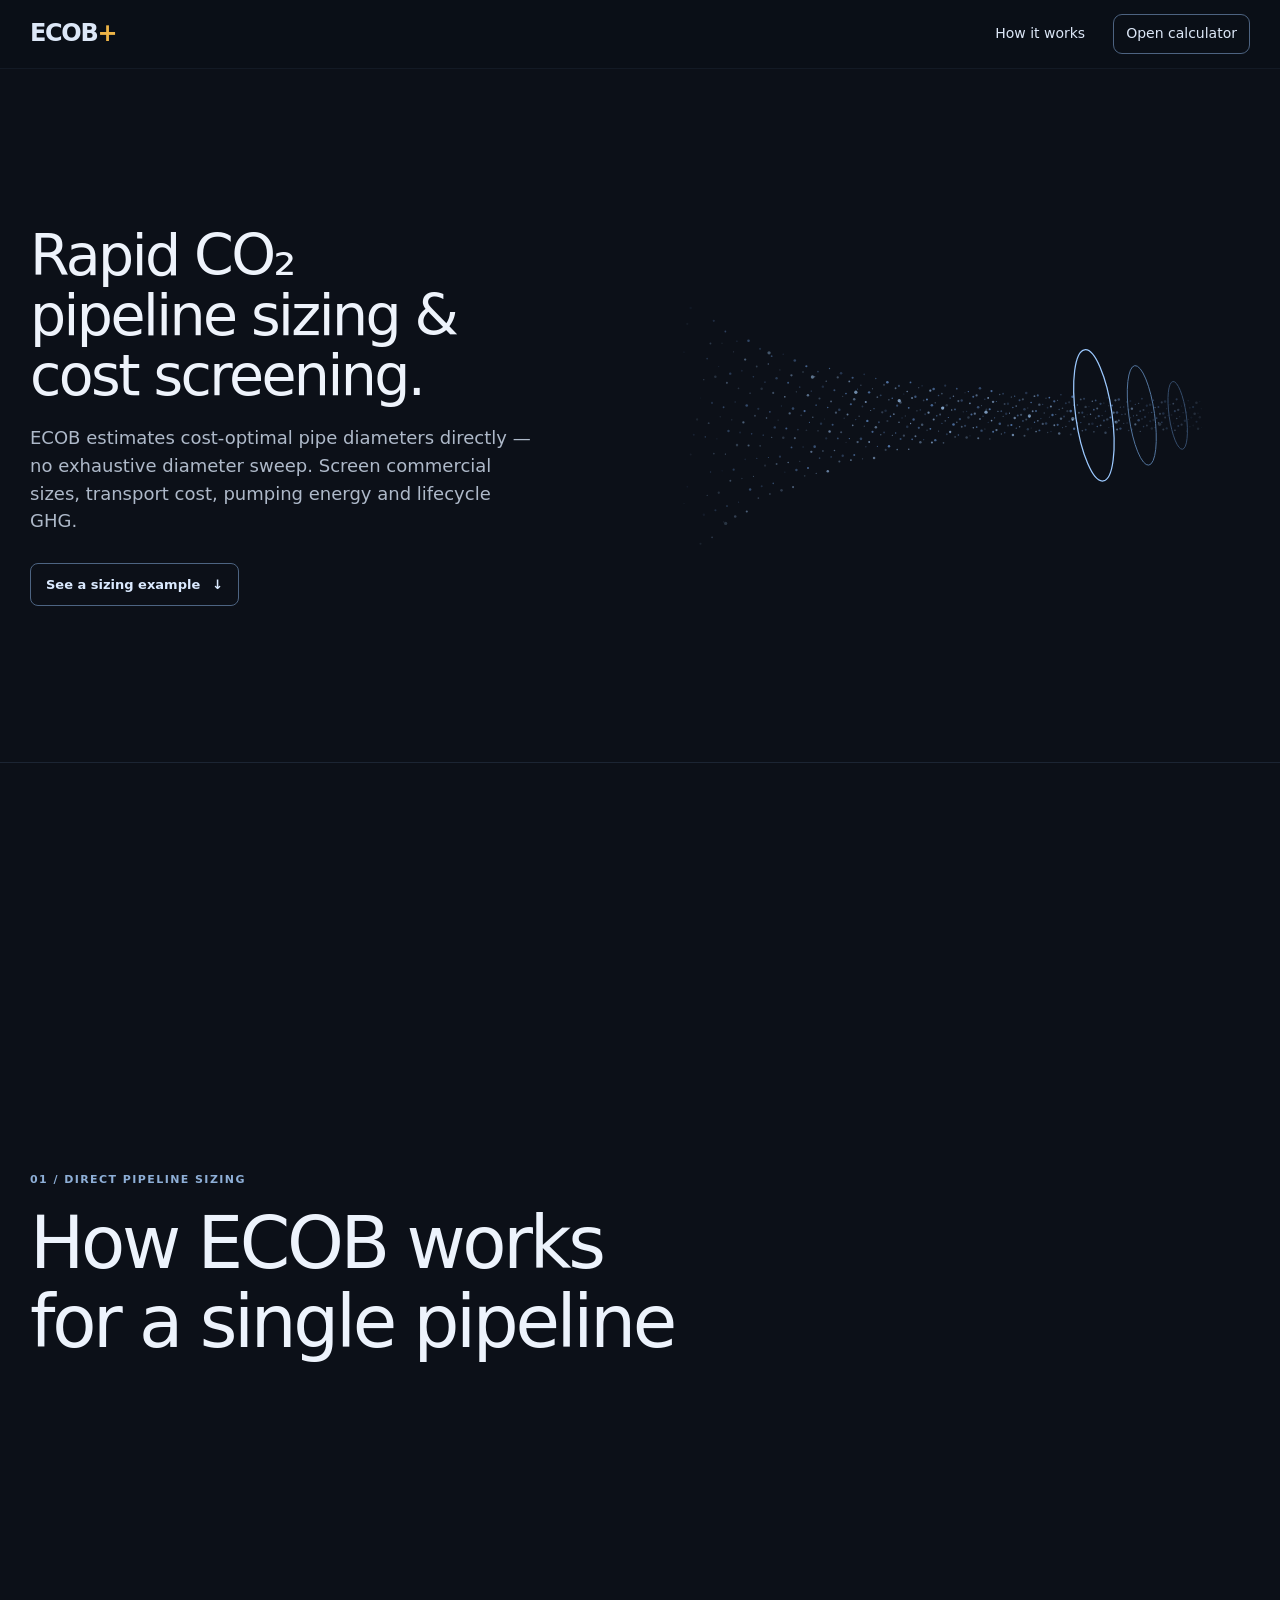
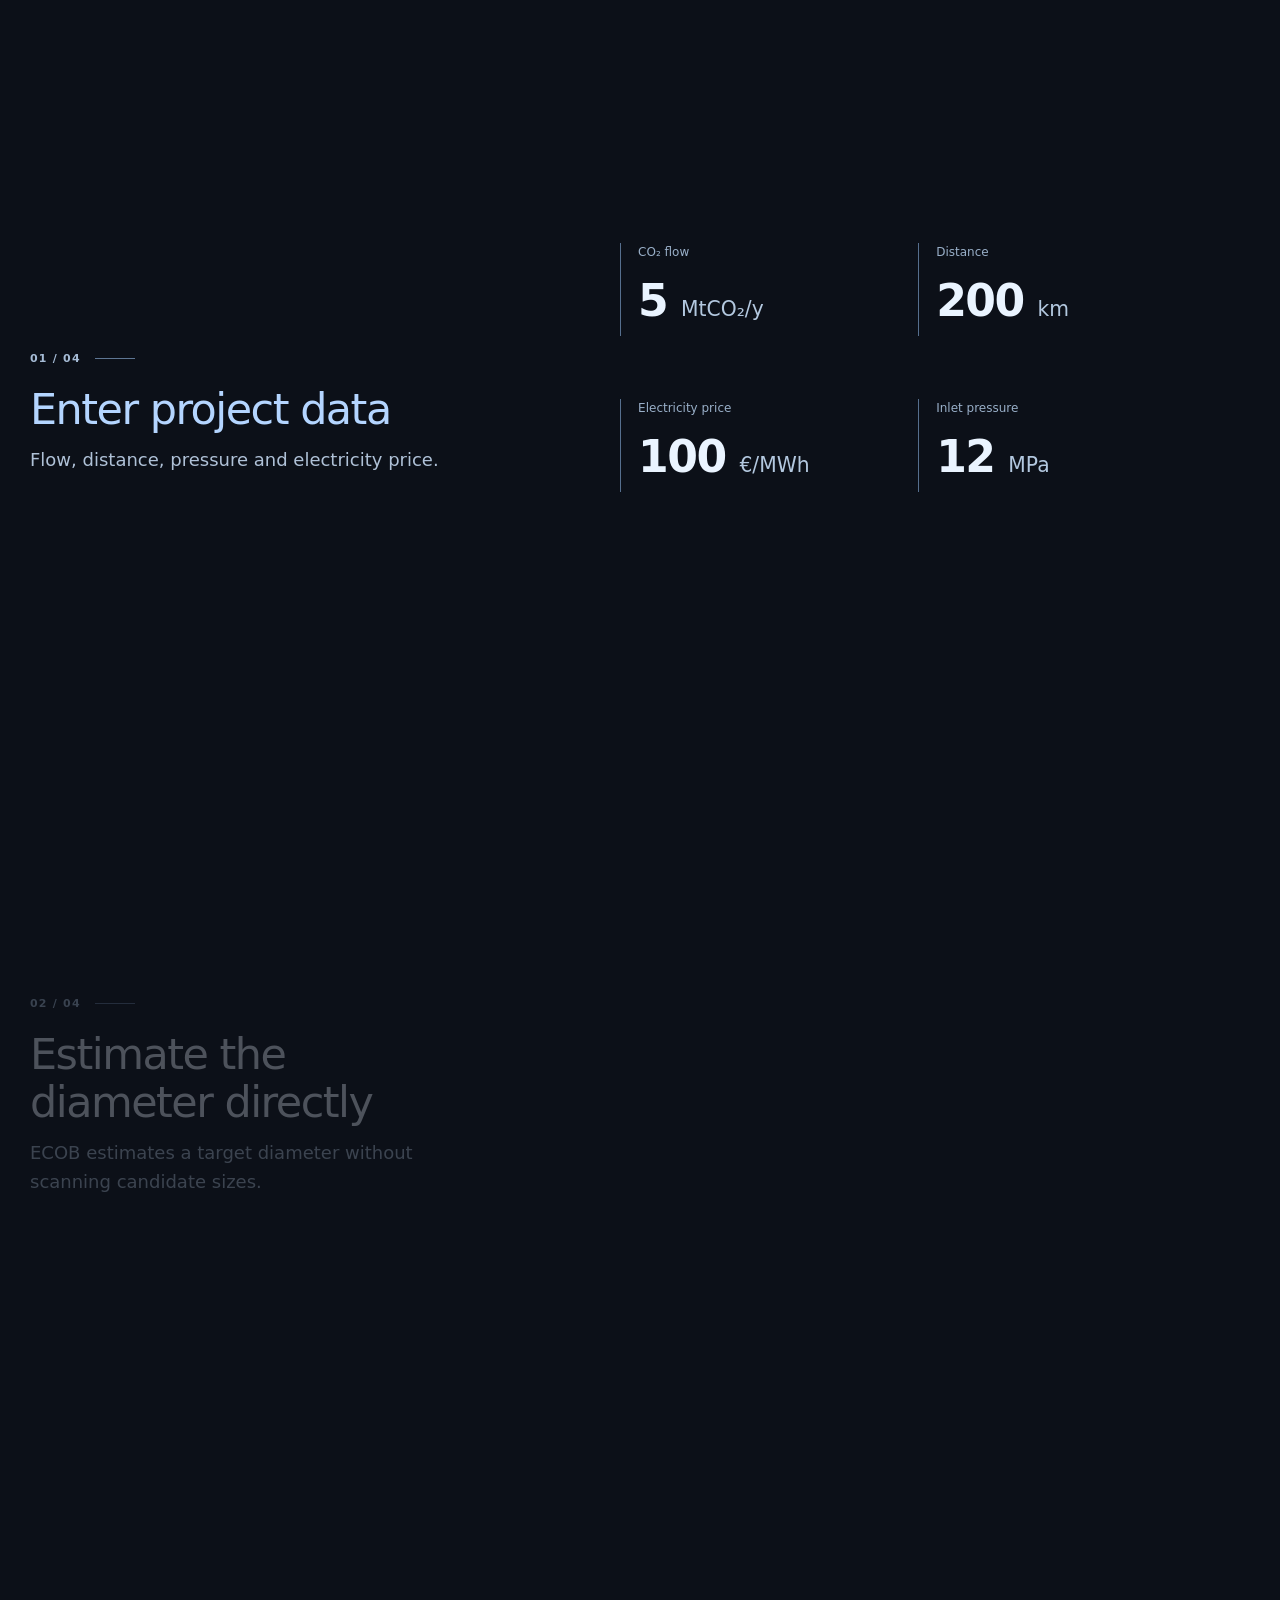
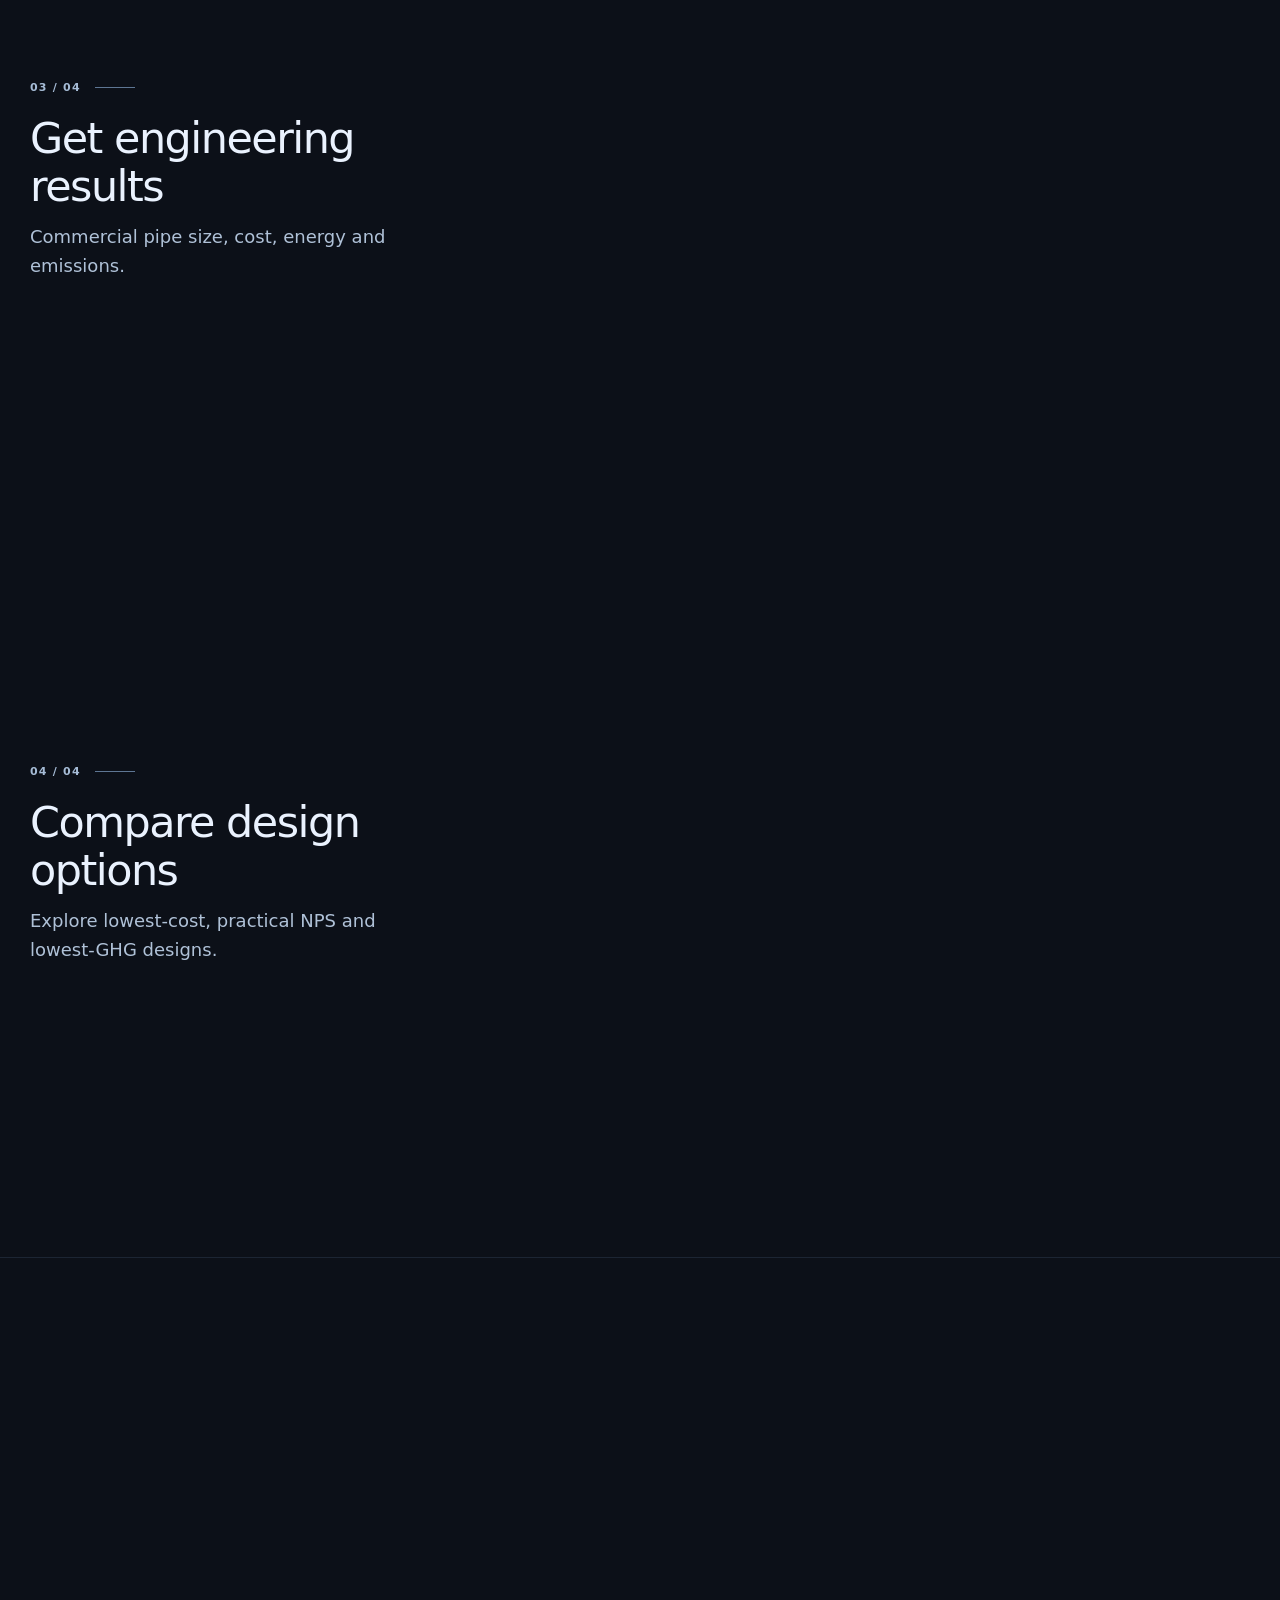
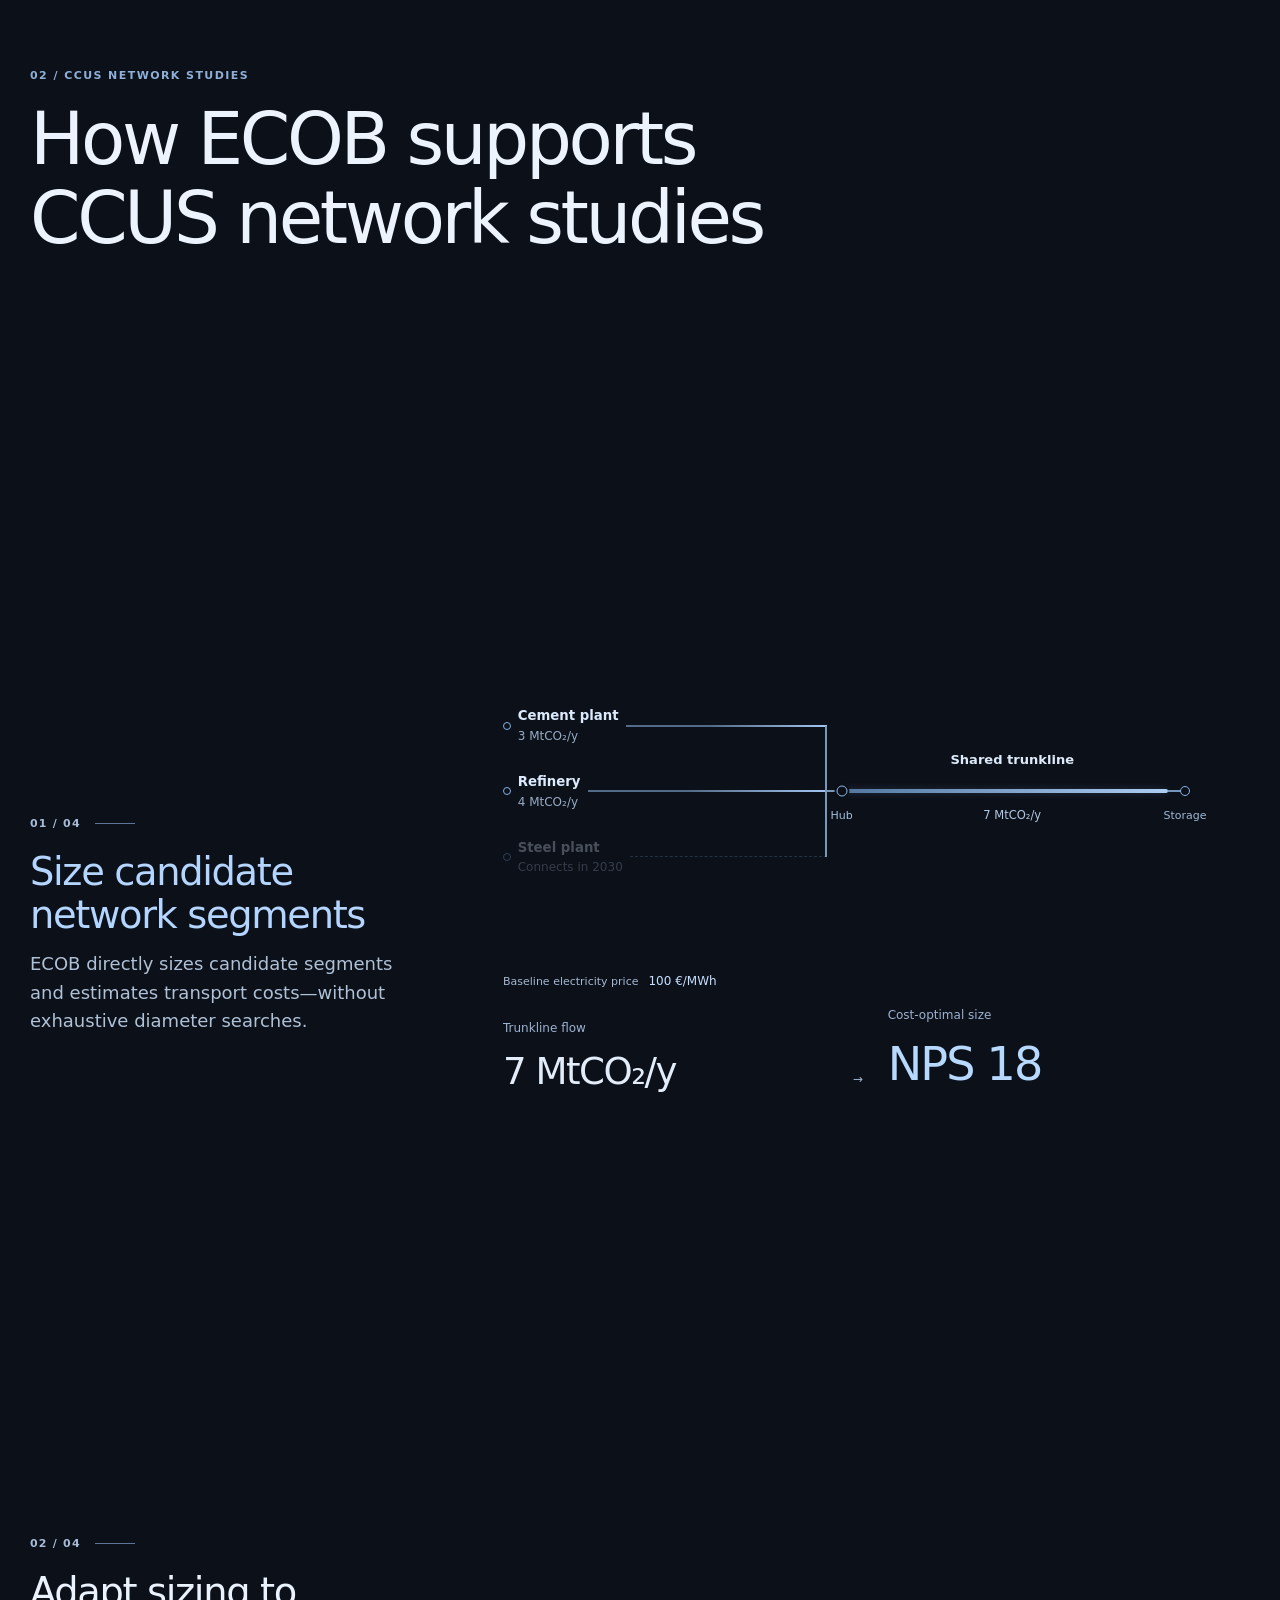
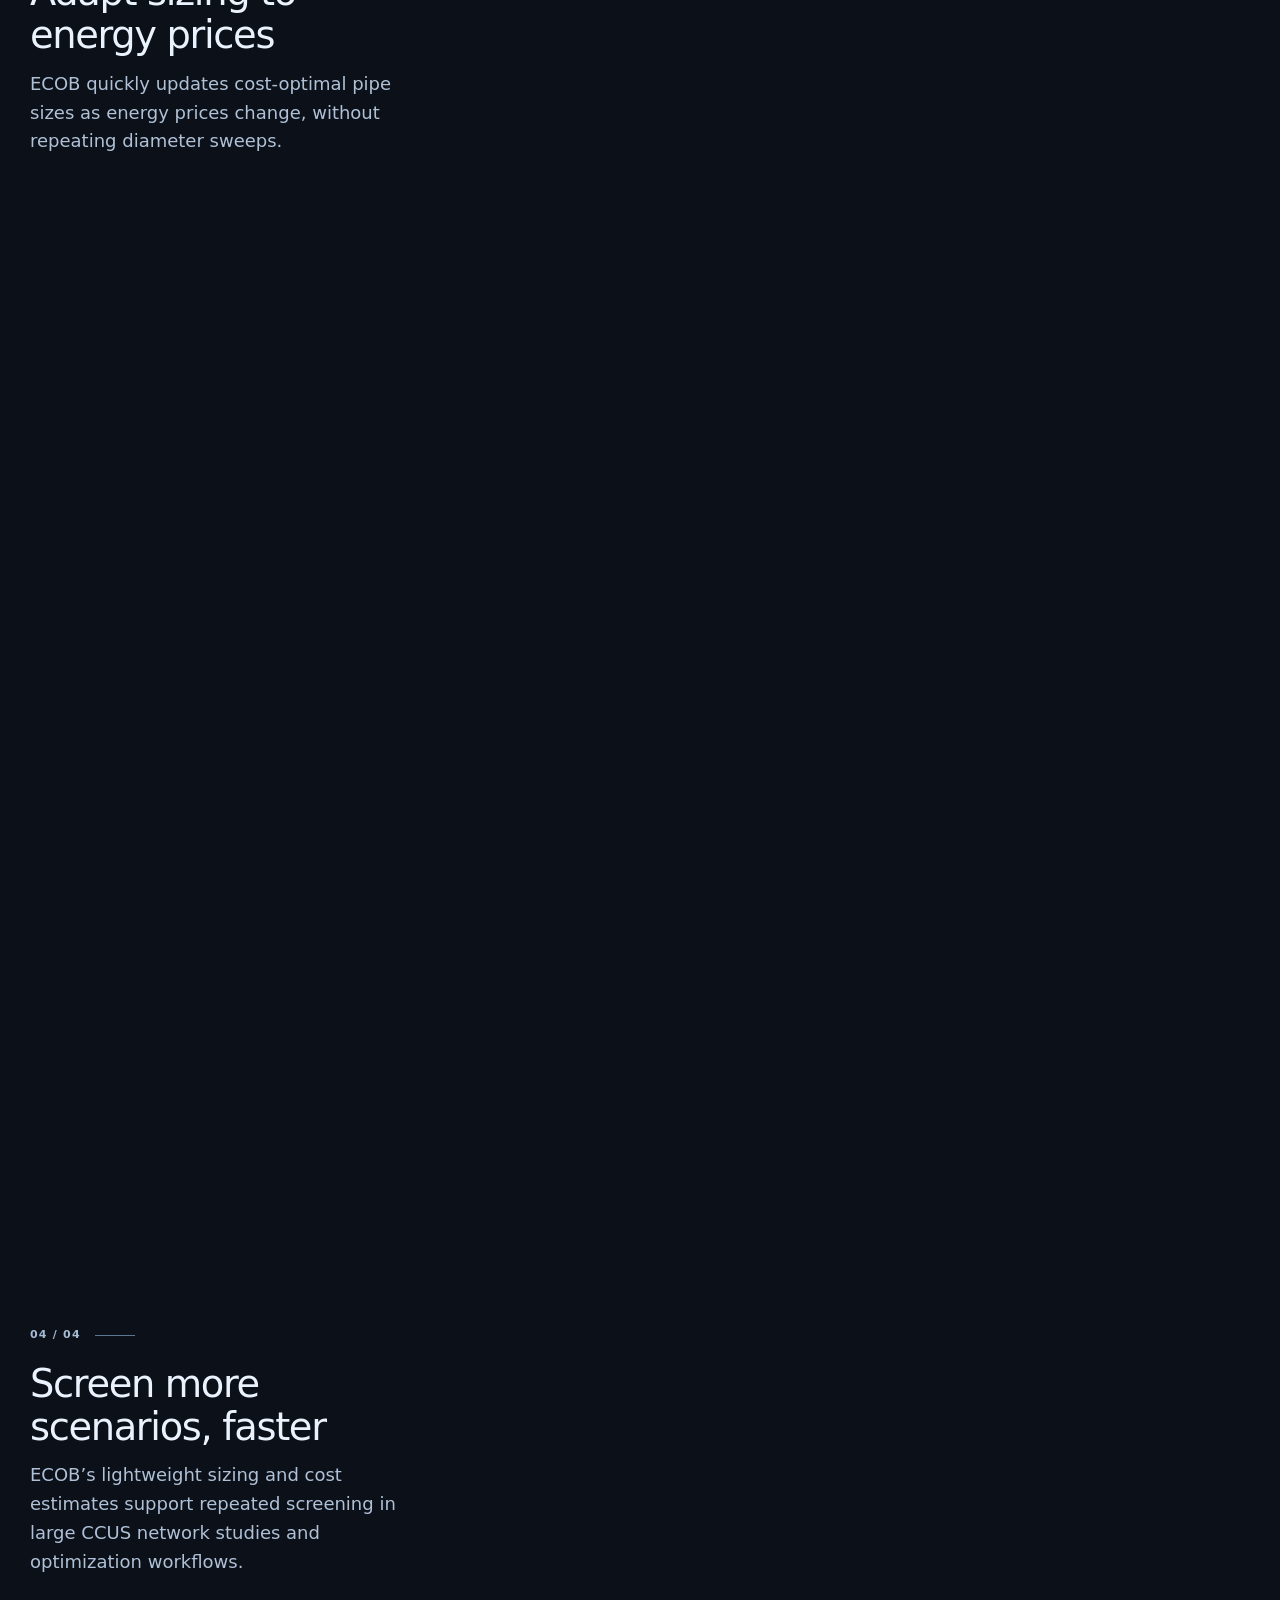
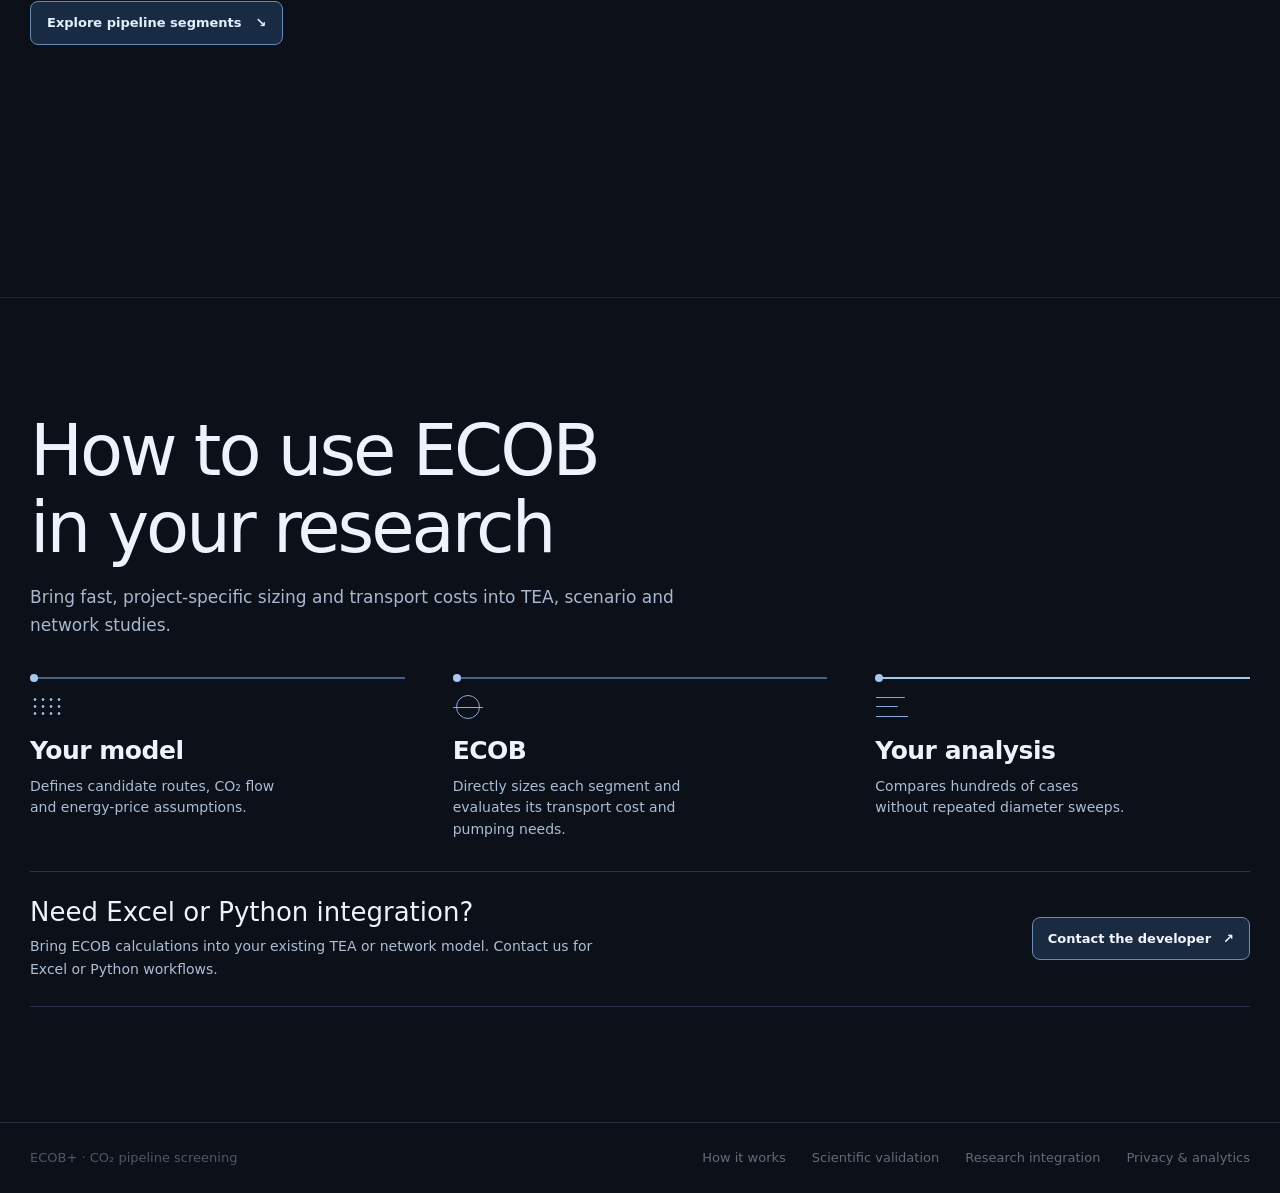
==== index.html @ 56e7179a "Add files via upload" ====
<!doctype html>
<html lang="en"><head>
<meta charset="utf-8"><meta name="viewport" content="width=device-width,initial-scale=1">
<title>ECOB+ | CO₂ Pipeline Sizing &amp; Cost Screening</title>

<meta name="theme-color" content="#08090f" />
<link rel="icon" href="data:image/svg+xml,%3Csvg xmlns='http://www.w3.org/2000/svg' viewBox='0 0 64 64'%3E%3Crect width='64' height='64' rx='14' fill='%2308090f'/%3E%3Ctext x='30' y='44' font-family='Arial,sans-serif' font-weight='800' font-size='34' text-anchor='middle' fill='%23fff'%3EE%3C/text%3E%3Ctext x='48' y='28' font-family='Arial,sans-serif' font-weight='800' font-size='22' text-anchor='middle' fill='%23e0a63a'%3E+%3C/text%3E%3C/svg%3E" />
<meta property="og:type" content="website" />
<meta property="og:site_name" content="ECOB+" />
<meta property="og:title" content="ECOB+ | CO₂ Pipeline Sizing &amp; Cost Screening" />
<meta property="og:description" content="ECOB+ estimates commercial CO₂ pipeline sizes, transport cost, pumping electricity and lifecycle emissions, with technical comparisons and research documentation." />
<link rel="canonical" href="https://benjamin-gaox.github.io/ECOB/" />
<meta property="og:url" content="https://benjamin-gaox.github.io/ECOB/" />
<meta property="og:image" content="https://benjamin-gaox.github.io/ECOB/og-image.png" />
<meta property="og:image:width" content="1200" />
<meta property="og:image:height" content="630" />
<meta property="og:image:alt" content="ECOB+ — Rapid CO₂ pipeline sizing and cost screening" />
<meta name="twitter:card" content="summary_large_image" />
<meta name="twitter:image" content="https://benjamin-gaox.github.io/ECOB/og-image.png" />
<meta name="twitter:title" content="ECOB+ | CO₂ Pipeline Sizing &amp; Cost Screening" />
<meta name="twitter:description" content="ECOB+ estimates commercial CO₂ pipeline sizes, transport cost, pumping electricity and lifecycle emissions, with technical comparisons and research documentation." />

<meta name="description" content="ECOB+ estimates commercial CO₂ pipeline sizes, transport cost, pumping electricity and lifecycle emissions, with technical comparisons and research documentation." />
<style>
*,*::before,*::after{box-sizing:border-box}
html{color-scheme:dark}
body{margin:0;background:#0a0d14;color:#eef3fb;font:15px/1.55 Inter,system-ui,sans-serif}
a{color:#b6d4fc}
.wrap{width:min(1220px,calc(100% - 48px));margin:0 auto}
[hidden]{display:none!important}
.intro-nav{position:sticky;top:0;z-index:10;border-bottom:1px solid #253042;background:#090d15f5}
.intro-nav .wrap{height:68px;display:flex;align-items:center;justify-content:space-between;gap:16px}
.intro-nav a,.intro-footer a{text-decoration:none;color:#dce7f7}
.intro-nav a:hover,.intro-footer a:hover{text-decoration:underline;text-underline-offset:4px}
.intro-nav-links{display:flex;align-items:center;gap:clamp(10px,3vw,28px);font-size:14px}
.intro-wordmark{font-size:24px;font-weight:750;letter-spacing:-.055em;white-space:nowrap}
.intro-wordmark span{color:#edb447}
.intro-nav .intro-tool{border:1px solid #4d6381;border-radius:9px;padding:8px 12px}
.intro-hero{overflow:hidden;background:radial-gradient(ellipse at 78% 50%,#152238,transparent 67%)}
.intro-hero .wrap{display:grid;grid-template-columns:1fr 1fr;gap:clamp(12px,4vw,46px);min-height:490px;align-items:center;padding:60px 0}
.intro-hero h1{margin:0 0 18px;font-size:clamp(37px,5.05vw,70px);line-height:1.07;letter-spacing:-.055em;font-weight:600;text-wrap:balance}
.intro-hero p{margin:0 0 22px;color:#aebed4;max-width:52ch;font-size:clamp(15px,1.6vw,18px)}
.intro-footer{border-top:1px solid #253042;padding:25px 0;color:#a8bad1;font-size:13px}
.intro-footer .wrap,.intro-footer nav{display:flex;justify-content:space-between;gap:14px 26px;flex-wrap:wrap}
.skip-link{position:absolute;left:16px;top:10px;transform:translateY(-200%);background:#18283e;padding:7px 12px;z-index:11}
.skip-link:focus{transform:none}
@media(max-width:760px){
 .wrap{width:calc(100% - 34px)}
 .intro-hero .wrap{grid-template-columns:1fr;min-height:0;padding:48px 0 32px}
 .intro-nav .wrap{height:62px}
 .intro-nav-links{font-size:12px}
}
@media(max-width:345px){.intro-wordmark{font-size:21px}.intro-nav-links{gap:9px}.intro-nav .intro-tool{padding:6px}}
</style>
<style id="ecob-hub-interactive">
.hub-case{scroll-margin-top:86px;margin:18px 0 24px;padding:clamp(16px,2.5vw,32px);border:1px solid #303e54;border-radius:16px;background:#10151f;color:#ecf2fc}
#calculator .hub-example-toggle[aria-expanded=true]{border-color:#8bb5e4!important;background:#23344c!important}
.hub-case [hidden],.hub-case[hidden]{display:none!important}
.hub-heading,.hub-footer{display:flex;justify-content:space-between;align-items:flex-start;gap:14px 24px;flex-wrap:wrap}
.hub-heading h3{margin:0;font-size:clamp(23px,3vw,34px);font-weight:560;letter-spacing:-.035em}
.hub-heading p,.hub-footer p,#hubSegmentInputs{margin:4px 0;color:#aebbd0;font-size:13px}
.hub-stages{display:flex;gap:4px;border:1px solid #334562;border-radius:11px;padding:4px;background:#0c111a}
.hub-stages button{border:0;border-radius:7px;padding:6px 12px;min-height:44px;min-width:60px;background:transparent;color:#b7c5da;cursor:pointer;font:inherit}
.hub-stages button strong,.hub-stages button small{display:block;line-height:1.3}
.hub-stages button small{font-size:11px}
.hub-stages button[aria-pressed=true]{background:#253c58;color:#fff}
.hub-case button:focus-visible,.hub-footer summary:focus-visible{outline:2px solid #b1d7ff;outline-offset:3px}
.hub-body{display:grid;grid-template-columns:minmax(0,1.55fr) minmax(270px,1fr);margin-top:19px}
.hub-network{position:relative;display:grid;grid-template-columns:minmax(105px,1.15fr) 18px minmax(88px,1fr) 36px;align-items:center;min-width:0;padding:12px 26px 12px 0;background:radial-gradient(ellipse at 58% 50%,#223451,transparent 72%)}
.hub-branches{position:relative}
.hub-branches::after{content:"";position:absolute;right:0;top:calc(100% / 6);bottom:calc(100% / 6);width:1px;background:#4e719b;pointer-events:none}
.hub-segment{position:relative;z-index:1;display:flex;align-items:center;width:100%;min-height:70px;padding:0;text-align:left;border:0;border-radius:8px;background:transparent;color:#d8e6fa;font:inherit;cursor:pointer;transition:background .2s ease,color .2s ease}
.hub-segment:hover{background:#24375180}
.hub-segment-label{flex:0 0 auto;padding:0 8px 0 4px}
.hub-segment-label strong,.hub-segment-label small{display:block}
.hub-segment-label strong{font-size:14px}
.hub-segment-label small{font-size:11px;color:#a9c1df}
.hub-segment[data-future=true]{color:#94a0b1}
.hub-segment[data-future=true] small{color:#94a0b1}
.hub-pipe{position:relative;flex:1;min-width:9px;height:2px;background:#658bb7;color:#cae5ff;transition:background .25s ease,box-shadow .25s ease}
.hub-segment[data-future=true] .hub-pipe{height:0;border-top:2px dashed #536174;background:transparent}
.hub-segment[aria-pressed=true] .hub-segment-label strong{color:#fff}
.hub-segment[aria-pressed=true][data-future=false] .hub-pipe{background:#a5d2ff;box-shadow:0 0 9px #85bcfa90}
.hub-segment[aria-pressed=true][data-future=false] .hub-pipe::after{content:"";position:absolute;left:0;top:50%;width:5px;height:5px;border-radius:50%;background:#e6f4ff;box-shadow:0 0 7px #d6ecff;animation:hub-flow 2.2s linear infinite}
@keyframes hub-flow{from{left:0;transform:translate(-50%,-50%);opacity:0}15%,85%{opacity:1}to{left:100%;transform:translate(-50%,-50%);opacity:0}}
.hub-junction,.hub-storage{position:relative;height:2px;background:#658bb7;color:#b7cbe5}
.hub-junction::before,.hub-storage::before{content:"";position:absolute;width:8px;height:8px;left:50%;top:50%;border:1px solid #a9c8eb;border-radius:100%;background:#142034;transform:translate(-50%,-50%);z-index:2}
.hub-junction span,.hub-storage span{position:absolute;left:50%;transform:translateX(-50%);font-size:10px;text-align:center;line-height:1.25}
.hub-junction span{top:14px;max-width:54px}
.hub-storage span{top:14px}
.hub-storage{background:linear-gradient(90deg,#658bb7 50%,transparent 50%)}
.hub-trunk{display:grid;grid-template-columns:1fr;grid-template-rows:1fr 2px 1fr;align-items:stretch;text-align:center}
.hub-trunk .hub-segment-label{display:flex;flex-direction:column;justify-content:flex-end;padding:0 2px 5px}
.hub-trunk .hub-pipe{height:2px}
.hub-results{min-width:0;padding:12px 0 12px clamp(15px,2.7vw,34px);border-left:1px solid #30415a}
.hub-results h4{margin:0;font-size:20px;font-weight:550}
.hub-design-label{color:#9bb7db;font-size:11px;letter-spacing:.075em;text-transform:uppercase;margin:12px 0 6px}
.hub-metrics{display:grid;gap:4px;margin:0 0 9px}
.hub-metrics div{display:flex;align-items:baseline;justify-content:space-between;gap:6px;color:#b5c4da}
.hub-metrics dt{font-size:12px}
.hub-metrics dd{margin:0;color:#edf6ff;font-size:15px;font-variant-numeric:tabular-nums;text-align:right}
.hub-metrics dd:first-letter{text-transform:uppercase}
.hub-previous{margin:6px 0 10px;font-size:12px;color:#b4cae8}
#hubLoad{margin-top:4px;min-height:42px;padding:9px 12px;border:1px solid #6d96c4;border-radius:8px;background:#1b2b41;color:#eef6ff;font:inherit;font-size:13px;cursor:pointer}
#hubLoad:hover{background:#294562}
.hub-footer{border-top:1px solid #26364c;padding-top:11px;margin-top:14px}
.hub-footer details{font-size:12px;color:#b8c9de;max-width:100%}
.hub-footer summary{cursor:pointer}
.hub-footer dl{display:grid;grid-template-columns:max-content minmax(0,1fr);gap:2px 12px;margin:6px 0}
.hub-footer dd{margin:0;color:#e1ebfa}
#toolkit.toolkit-v108 .toolkit-modes{grid-template-columns:repeat(2,minmax(0,1fr))}
#toolkit .toolkit-mode p{display:block;margin:8px 0 0;color:#aab8cc;line-height:1.65}
.hero-v109 .hub-built-link{color:inherit;text-decoration:underline;text-underline-offset:4px}
.hub-case:not([hidden]){animation:hub-update .28s ease-out}
@keyframes hub-update{from{opacity:.55;transform:translateY(3px)}to{opacity:1;transform:translateY(0)}}
@media(max-width:715px){
 .hub-body{grid-template-columns:1fr}
 .hub-network{padding:2px 0;min-height:195px}
 .hub-segment{min-height:62px}
 .hub-results{border-left:0;border-top:1px solid #30415a;padding:14px 0 0}
}
@media(max-width:410px){
 .hub-network{grid-template-columns:minmax(105px,1.1fr) 13px minmax(86px,1fr) 32px}
 .hub-segment-label strong{font-size:12px}
 .hub-segment-label small{font-size:10px}
}
@media(prefers-reduced-motion:reduce){
 .hub-case,.hub-case *,.hub-case *::after{transition:none!important;animation:none!important}
 .hub-segment[aria-pressed=true] .hub-pipe::after{display:none}
}
</style><style id="ecob-home-story">
.story-chapter [hidden]{display:none!important}
.story-chapter{--story-line:#2f415b;--story-muted:#a8b8ce;--story-blue:#a9cefb;background:#0d1119;border-top:1px solid #253246;padding:clamp(66px,9vw,126px) 0!important;color:#edf3fc;scroll-margin-top:55px}
.story-chapter h2,.story-chapter h3{color:#edf3fc}
.story-heading{max-width:750px;margin:0 0 38px}
.story-heading .story-kicker{color:#9fb9dc;font-size:12px;letter-spacing:.12em;text-transform:uppercase;margin-bottom:12px}
.story-heading h2{font-size:clamp(30px,5vw,66px);letter-spacing:-.055em;font-weight:560;line-height:1.04;margin:0 0 15px;text-wrap:balance}
.story-heading p,.story-step p,.model-data p{color:var(--story-muted);font-size:clamp(14px,1.45vw,17px);line-height:1.65;margin:0}
.story-step h3,.story-chain h3{font-size:clamp(18px,2vw,25px);font-weight:550;letter-spacing:-.02em;margin:0 0 8px}
.story-scene{display:grid;grid-template-columns:minmax(230px,.83fr) minmax(0,1.25fr);gap:clamp(22px,6vw,87px);align-items:start}
.story-steps{min-width:0}
.story-step{min-height:clamp(145px,36vh,330px);display:flex;flex-direction:column;align-items:flex-start;justify-content:center;padding:24px 0}
.story-step+.story-step{border-top:1px solid var(--story-line)}
.story-scene[data-story-step="0"] .story-step:first-child h3,.story-scene[data-story-step="1"] .story-step:nth-child(2) h3{color:var(--story-blue)}
.story-action{display:inline-flex;align-items:center;gap:12px;padding:10px 15px;min-height:43px;border-radius:8px;border:1px solid #688bb8;background:#1a2a40;color:#f1f6ff!important;font:inherit;font-size:13px;font-weight:600;text-decoration:none;cursor:pointer}
.story-step .story-action,.model-data .story-action{margin-top:17px}
.story-action:hover{background:#273e5b}
.story-action:focus-visible,.story-options button:focus-visible{outline:2px solid #b6d9ff;outline-offset:3px}
.story-text-link{display:inline-block;margin-top:18px;color:#acccf6!important;font-size:13px;line-height:1.5;text-underline-offset:4px}
.story-visual{position:sticky;top:clamp(78px,15vh,155px);min-width:0}
.story-size-visual{min-height:315px;border-top:1px solid var(--story-line);border-bottom:1px solid var(--story-line);display:grid;align-content:center;padding:20px clamp(14px,3.5vw,46px);background:radial-gradient(ellipse at 50% 38%,#192b44,transparent 72%)}
.story-trade{display:flex;justify-content:space-evenly;gap:16px;align-items:end;text-align:center;min-height:160px}
.story-trade>div{display:grid;justify-items:center;gap:6px}
.story-trade small,.story-result-head span,.story-metrics dt,.story-caption{color:var(--story-muted)}
.story-size-result{width:100%}
.story-size-visual>:is(.story-trade,.story-size-result){grid-area:1/1;align-self:center;transition:opacity .18s ease-out,transform .22s ease-out}
#sizingScene{--size-reveal:var(--story-progress,0)}
#sizingScene[data-comparing="true"]{--size-reveal:1}
.story-trade{opacity:calc(1 - var(--size-reveal));transform:translateY(calc(-8px * var(--size-reveal)))}
.story-size-result{opacity:var(--size-reveal);transform:translateY(calc(8px * (1 - var(--size-reveal))))}
.story-trade small{max-width:25ch;line-height:1.45}
.story-step h3{transition:color .3s ease}
.story-copy{opacity:var(--copy-opacity,1);transform:translateY(var(--copy-lift,0px))}
.story-step:focus-within .story-copy{opacity:1;transform:none}
.story-step .story-action{opacity:var(--action-opacity,1)}
.story-step .story-action:is(:hover,:focus-visible,[aria-expanded=true]){opacity:1}
.story-heading,.story-chain>div,.model-data{opacity:var(--copy-opacity,1);transform:translateY(var(--copy-lift,0px))}
.model-data:focus-within{opacity:1;transform:none}
@media(prefers-reduced-motion:no-preference){html{scroll-behavior:smooth}}
.story-result-head{display:flex;flex-wrap:wrap;align-items:baseline;justify-content:space-between;gap:8px;border-bottom:1px solid var(--story-line);padding:0 0 11px}
.story-result-head strong{font-size:clamp(24px,4vw,48px);letter-spacing:-.035em;color:var(--story-blue);font-weight:550}
.story-metrics{margin:12px 0 2px}
.story-metrics>div{display:flex;justify-content:space-between;gap:12px;padding:5px 0}
.story-metrics dd{margin:0;text-align:right;font-variant-numeric:tabular-nums}
.story-options{display:flex;flex-wrap:wrap;gap:5px;margin-bottom:16px}
.story-options button{font:inherit;font-size:12px;min-height:38px;padding:6px 9px;background:#141f30;color:#dbeafe;border:1px solid #365477;border-radius:6px;cursor:pointer}
.story-options button[aria-pressed=true]{background:#2b4669;border-color:#86aad7}
.story-caption{margin:9px 0 0;font-size:12px}
.story-hub-visual .hub-case{margin:0;background:radial-gradient(ellipse at 50% 36%,#1a2a42,#10151f 72%);border-block:1px solid var(--story-line);border-inline:0;border-radius:0}
.story-hub-visual .hub-body{grid-template-columns:1fr;margin-top:12px}
.story-hub-visual .hub-network{padding:3px 3px 3px 0}
.story-hub-visual .hub-results{border-left:0;border-top:1px solid var(--story-line);padding:12px 0 0}
.story-hub-visual .hub-segment{min-height:58px}
.story-hub-visual .hub-heading h3{font-size:20px}
.story-hub-visual .hub-stages{margin-top:10px}
.hub-guide-result{padding-top:10px;border-top:1px solid var(--story-line);display:grid}
.hub-guide-stage{grid-area:1/1;display:flex;align-items:baseline;justify-content:space-between;gap:5px 12px;flex-wrap:wrap;transition:opacity .15s ease-out,transform .18s ease-out}
.hub-guide-stage[data-guide-stage="2040"]{opacity:calc(1 - var(--story-progress,0));transform:translateY(calc(-12px * var(--story-progress,0)))}
.hub-guide-stage[data-guide-stage="2050"]{opacity:var(--story-progress,0);transform:translateY(calc(12px * (1 - var(--story-progress,0))))}
.hub-role{display:grid;grid-template-columns:1fr 1fr;gap:15px 24px;padding-top:16px;margin:14px 0 0;border-top:1px solid var(--story-line)}
.hub-role dt{color:#deeaf9;font-size:14px;font-weight:600}
.hub-role dd{margin:5px 0 0;color:var(--story-muted);font-size:13px;line-height:1.5}
@media(max-width:530px){.hub-role{grid-template-columns:1fr}}
.hub-guide-result strong{font-size:clamp(18px,2.6vw,29px);color:var(--story-blue);letter-spacing:-.025em}
.hub-guide-result span{font-size:12px;color:var(--story-muted)}
.hub-case[data-exploring="false"] .hub-segment{cursor:default;opacity:1}
.hub-case[data-exploring="false"] .hub-segment:hover{background:transparent}
.hub-case [data-hub-segment="steel"][data-future="true"] .hub-pipe{height:2px;border:0;background:repeating-linear-gradient(90deg,#536174 0 5px,transparent 5px 9px);box-shadow:none}
[data-hub-segment="steel"] .hub-pipe::before{content:"";position:absolute;inset:0;background:#d7ab7e;transform:scaleX(var(--steel-flow,0));transform-origin:left;transition:transform .38s cubic-bezier(.2,.7,.25,1)}
.hub-case[data-exploring="false"]{--steel-flow:var(--story-progress,0)}
.hub-case[data-exploring="true"][data-stage="2030"]{--steel-flow:1}
.hub-stage-grid{border-collapse:collapse;width:100%;margin-top:10px;font-size:12px;text-align:left}
.hub-stage-grid caption{text-align:left;color:var(--story-muted);margin-bottom:5px}
.hub-stage-grid :is(th,td){padding:5px;border-bottom:1px solid var(--story-line)}
.hub-stage-grid tr[aria-current=true]{background:#243953}
.story-chain{position:relative;display:grid;grid-template-columns:repeat(3,minmax(0,1fr));gap:clamp(16px,4vw,48px);margin:35px 0 30px}
.story-chain>div{position:relative;padding-top:18px;border-top:2px solid #456183}
.story-chain>div::before{content:"";width:8px;height:8px;background:#a5c8f2;border-radius:50%;position:absolute;left:0;top:-5px}
.story-chain .story-chain-transport{border-color:#a5c8f2}
.story-chain p,.story-chain ul{color:var(--story-muted);font-size:14px;line-height:1.5;margin:0}
.story-chain ul{padding:0;margin-top:9px;display:grid;gap:4px;list-style:none;color:#e1eeff}
@keyframes story-in{from{opacity:.32;transform:translateY(5px)}to{opacity:1;transform:translateY(0)}}
@media(max-width:760px){
 .story-heading{margin-bottom:23px}
 .story-scene{grid-template-columns:1fr;gap:12px}
 .story-steps{display:contents}
 .story-visual{position:static;grid-row:2}
 .story-steps .story-step:nth-child(2){grid-row:3}
 .story-size-visual{min-height:225px}
 .story-step{min-height:0;padding:17px 0}
 .story-chain{grid-template-columns:1fr;gap:16px}
 .story-hub-visual .hub-network{padding-right:4px}
 #sizingScene .story-trade{min-height:120px}
}
@media(prefers-reduced-motion:reduce){
 .story-chapter *,.story-chapter *::before,.story-chapter *::after{animation:none!important;transition:none!important}
 .story-copy,.story-heading,.story-chain>div,.model-data{opacity:1;transform:none}
 .story-step .story-action{opacity:1}
 .story-trade,.story-size-result,.hub-guide-stage{transform:none}
}
</style><script>
if(['#calculator','#projectInputs','#commercialDecisionPanel','#details','#analysisSweep','#analysisCompare','#validation','#advantages','#toolkit'].includes(location.hash)){
 location.replace('calculator.html'+location.search+location.hash);
}
</script>
<style>
.intro-consent{display:none;position:fixed;z-index:20;right:15px;bottom:15px;width:min(370px,calc(100% - 30px));padding:16px;border:1px solid #4d6381;border-radius:11px;background:#101a2b;box-shadow:0 10px 25px #0007}
.intro-consent.show{display:block}
.intro-consent p{margin:5px 0 12px;color:#becde0;font-size:13px}
.intro-consent button{font:inherit;font-size:13px;border:1px solid #5d79a1;border-radius:7px;padding:7px 10px;background:#20344e;color:white;cursor:pointer}
.intro-footer button{border:0;padding:0;background:transparent;color:#dce7f7;font:inherit;cursor:pointer}
.intro-footer button:hover{text-decoration:underline;text-underline-offset:4px}
</style>
<style id="overview-editorial">
:root{--overview-ink:#0b1018;--overview-type:#edf3fa}
body{background:var(--overview-ink)}
.intro-nav{background:#0b1018f7;border-bottom-color:#24304355}
.intro-hero{background:radial-gradient(ellipse at 83% 52%,#16243b 0%,var(--overview-ink) 60%)}
.intro-hero .wrap{min-height:clamp(535px,76svh,840px);padding-block:clamp(52px,8vh,102px)}
.intro-hero h1{font-weight:520;letter-spacing:-.045em;font-size:clamp(42px,5.2vw,74px)}
.intro-hero p{max-width:49ch}
.intro-hero .story-action{background:#a7caf5;color:#111e33!important;border-color:#a7caf5;margin-top:6px}
.intro-hero .story-action:hover{background:#c2dcfa;border-color:#c2dcfa}
.story-chapter{background:var(--overview-ink);border-top:0;padding:clamp(70px,9vw,145px) 0!important}
.story-heading{margin-bottom:clamp(24px,4vw,54px)}
.story-heading h2{font-weight:495;letter-spacing:-.043em}
.story-step+.story-step{border-top-color:#30415970}
.story-step h3{font-size:clamp(21px,2.5vw,34px);font-weight:490}
.story-size-visual{border:0;min-height:330px;background:radial-gradient(ellipse at 50% 46%,#17273d,transparent 70%)}
.story-hub-visual .hub-case{border:0;background:radial-gradient(ellipse at 50% 37%,#17273d,var(--overview-ink) 78%);box-shadow:none}
@media(max-width:760px){
 .intro-hero .wrap{min-height:0;padding-block:clamp(63px,12svh,125px) 38px;gap:14px}
 .intro-hero h1{font-size:clamp(36px,8.7vw,55px)}
 .story-size-visual{min-height:238px}
}
</style>
<style>
:root{--overview-ink:#0c1018;--overview-type:#f1f4f9;--field-blue:#88bdff}
.intro-hero{background:var(--overview-ink)}
.intro-hero .wrap{grid-template-columns:minmax(0,1fr) minmax(0,1.04fr);min-height:clamp(570px,77svh,790px)}
.intro-hero h1{font-size:clamp(39px,4.65vw,68px);line-height:1.06;font-weight:470;text-wrap:balance;max-width:17ch}
.intro-hero p{max-width:40ch;color:#aeb9c9}
.intro-hero .story-action{background:transparent;color:#dbeaff!important;border-color:#4d6482}
.intro-hero .story-action:hover{background:#17263b;border-color:#86b0e3}
.transport-field{width:100%;margin:0;position:relative;min-width:0}
.transport-field canvas{display:block;width:100%;aspect-ratio:14/9}
.transport-field figcaption{display:flex;justify-content:space-between;margin:0 11% 0 5%;padding-top:12px;border-top:1px solid #233149;font-size:12px;letter-spacing:.025em;color:#a8b8ce}
.transport-field figcaption span:last-child{color:#b3d2f8}

.story-chapter{border-top:1px solid #1c2533}
.story-heading h2{font-size:clamp(33px,4.55vw,61px)}
.story-size-visual,.story-hub-visual .hub-case,.story-hub-visual .hub-network{background:none}
.story-size-visual{border-block:1px solid #263249;min-height:300px}
.story-trade{display:grid;grid-template-columns:1fr 1fr;align-items:stretch;gap:clamp(12px,3vw,34px)}
.story-trade>div{grid-template-rows:92px auto auto;align-items:end;gap:8px}
.pipe-sample{--bore:50px;position:relative;display:block;width:var(--bore);aspect-ratio:1;border-radius:50%;border:1px solid #8bb2e0;box-shadow:inset 0 0 0 4px #1a2940;margin-bottom:8px;transition:width .42s ease}
.pipe-sample::before,.pipe-sample::after{content:"";position:absolute;background:#6582a966}
.pipe-sample::before{top:50%;height:1px;left:-10px;right:-10px}
.pipe-sample::after{left:50%;width:1px;top:-9px;bottom:-9px}
.pipe-sample-large{--bore:74px}
.story-result-head .pipe-sample{flex:none;margin:0 auto 0 5px}
.story-hub-visual .hub-case{padding:0}
.story-hub-visual .hub-network{min-height:210px}
.hub-plant{position:relative;display:block;flex:none;width:8px;height:8px;border-radius:50%;border:1px solid #90b9e9;background:#203651;margin:0 5px 0 1px}
[data-future="true"] .hub-plant{border-color:#53637a;background:transparent}
.hub-case[data-stage="2030"] [data-hub-segment="steel"] .hub-plant{background:#d7ab7e;border-color:#d7ab7e}
.hub-branches .hub-segment[data-future="false"] .hub-pipe::after,.hub-trunk[data-future="false"] .hub-pipe::after{content:"";display:block;position:absolute;left:0;top:50%;width:4px;height:4px;border-radius:50%;background:#c9e0fe;animation:hub-flow 3.6s linear infinite}
.hub-branches .hub-segment:nth-child(2) .hub-pipe::after{animation-delay:-1s}
.hub-branches .hub-segment:nth-child(3) .hub-pipe::after{animation-delay:-2s;background:#ffd5a4}
.hub-case[data-stage] .hub-branches::after{background:#6786ac;transition:bottom .36s ease}
.hub-case[data-stage="2026"] .hub-branches::after{bottom:50%}
.hub-case[data-stage="2030"] .hub-branches::after{background:linear-gradient(#6786ac 55%,#93b6dd)}
.story-hub-visual .hub-trunk .hub-pipe::before{content:"";position:absolute;inset:-2px 0;border-block:1px solid #759ec067;border-radius:4px;transition:inset .36s ease}
.hub-case[data-stage="2030"] .hub-trunk .hub-pipe::before{inset:-4px 0}


.model-data{display:flex;justify-content:space-between;align-items:center;gap:20px;flex-wrap:wrap;padding:25px 0;border-block:1px solid #263249}
.model-data h3{font-size:clamp(19px,2.3vw,26px);line-height:1.2;margin:0 0 7px;font-weight:520}
.model-data p{color:#adbed4;font-size:14px}
.model-data .story-action{margin:0}
.model-flow>div{padding-top:16px}
.model-flow .model-icon{display:block;position:relative;width:34px;height:24px;margin-bottom:13px;color:#87acd9}
.model-flow .model-icon::before,.model-flow .model-icon::after{content:"";position:absolute}
.model-icon-input::before{inset:1px 1px 1px 1px;background:radial-gradient(circle,#94b7df 1px,transparent 1.8px) left top / 8px 7px}
.model-icon-calc::before{inset:0 auto 0 3px;aspect-ratio:1;border-radius:50%;border:1px solid}
.model-icon-calc::after{inset:50% 4px auto 0;border-top:1px solid}
.model-icon-output::before{inset:2px 1px 2px 1px;background:linear-gradient(currentColor,currentColor) 0 0 / 90% 1px no-repeat,linear-gradient(currentColor,currentColor) 0 50% / 68% 1px no-repeat,linear-gradient(currentColor,currentColor) 0 100% / 100% 1px no-repeat}
@media(max-width:760px){
 .intro-hero .wrap{grid-template-columns:1fr;min-height:0;gap:30px}
 .intro-hero h1{font-size:clamp(36px,8.4vw,55px)}
 .transport-field{max-width:460px;margin-inline:auto}
 .story-trade>div{grid-template-rows:87px auto auto}
 .story-size-visual{min-height:230px}
 .story-hub-visual .hub-network{min-height:190px}
 .model-flow>div{display:grid;grid-template-columns:34px 1fr;column-gap:13px}
 .model-flow .model-icon{grid-row:span 2;margin:3px 0 0}
}
#worked-example .story-heading{max-width:880px}
#story-size-title{font-size:clamp(39px,6vw,79px);max-width:19ch}
#worked-example .story-heading p,#hub-story .story-heading p{max-width:66ch}
.sizing-path{display:grid;grid-template-columns:repeat(3,minmax(0,1fr));gap:16px 26px;padding:20px 0;margin:0;border-block:1px solid var(--story-line)}
.sizing-path dt{margin-bottom:4px;color:var(--story-muted);font-size:12px}
.sizing-path dd{margin:0;color:#deeaf9;font-size:clamp(15px,2vw,24px);font-weight:560}
.sizing-path div:last-child dd{color:var(--story-blue)}
.sizing-timing{margin:10px 0 26px;color:var(--story-muted);font-size:13px}
.sizing-timing a{color:var(--story-blue);text-underline-offset:3px}
.hub-junction span{top:17px;left:calc(50% + 13px);max-width:none;transform:none;white-space:nowrap;text-align:left}
.hub-prices{border:0;padding:0;margin:13px 0 2px}
.hub-prices legend{padding:0;margin-bottom:5px;color:var(--story-muted);font-size:12px}
.hub-prices button{border:1px solid #425a77;border-radius:6px;background:#141f30;color:#d8e7f9;padding:7px 10px;margin-right:4px;min-height:38px;font:inherit;font-size:12px;cursor:pointer}
.hub-prices button[aria-pressed="true"]{background:#2b4669;border-color:#86aad7}
.hub-prices button:focus-visible{outline:2px solid #b6d9ff;outline-offset:2px}
@media(max-width:530px){
 .sizing-path{gap:9px;padding-block:14px}
 .sizing-path dt{font-size:11px;line-height:1.25}
 .sizing-path dd{font-size:14px}
 .hub-stage-grid :is(th,td){padding:5px 3px;font-size:10px}
}

@media(prefers-reduced-motion:no-preference){
 .intro-nav .wrap,.intro-consent.show{animation:text-arrival .52s cubic-bezier(.22,.61,.36,1) both}
 :is(.intro-hero .wrap>div,.transport-field figcaption,.story-heading,.sizing-path>div,.sizing-timing,.story-visual,.story-chain>div,.model-data,.intro-footer .wrap>*){
  opacity:var(--viewport-opacity,1);
  transition:opacity .18s ease-out
 }
 .story-copy{opacity:calc(var(--copy-opacity,1) * var(--viewport-opacity,1));transition:opacity .18s ease-out}
 .story-step .story-action{opacity:calc(var(--action-opacity,1) * var(--viewport-opacity,1));transition:opacity .18s ease-out}
 :is(.intro-hero .wrap>div,.story-copy,.story-visual,.model-data,.intro-footer .wrap>*,.sizing-timing):focus-within,
 .story-step:focus-within .story-copy,
 .story-step .story-action:is(:hover,:focus-visible,[aria-expanded=true]){opacity:1}
 .story-size-visual>:is(.story-trade,.story-size-result),.hub-guide-stage{
  transition:opacity .24s ease-out,transform .32s cubic-bezier(.22,.61,.36,1)
 }
 #storyCompare:not([hidden]),[data-exploring=true] :is(#hubExplorerControls,#hubPriceControls,#hubInteractiveResults,#hubDetails){
  animation:text-arrival .42s cubic-bezier(.22,.61,.36,1) both
 }
}
@keyframes text-arrival{from{opacity:.35}to{opacity:1}}
</style><style id="intro-v134-value-polish">
/* Concise value proposition and benchmark, using the existing editorial language. */
.sizing-path .sizing-length::before{content:" · "}
@media(max-width:760px){
 .sizing-path .sizing-length{display:block;white-space:nowrap}
 .sizing-path .sizing-length::before{content:""}
}

.intro-hero h1{font-size:clamp(38px,4.45vw,64px);max-width:19ch}
.intro-hero p:not(.intro-benchmark){max-width:44ch}
.intro-performance{display:flex;gap:17px;align-items:center;flex-wrap:wrap;margin-top:28px;max-width:540px;padding-top:16px;border-top:1px solid #2b3a4e;color:#9fb0c7}
.intro-performance strong{font-size:clamp(26px,2.6vw,35px);line-height:1.15;font-weight:510;letter-spacing:-.05em;color:#e4effd;white-space:nowrap}
.intro-performance span{font-size:12px;line-height:1.5;letter-spacing:.01em}
.intro-performance a{color:#a8c9ef;text-underline-offset:4px;text-decoration-color:#566c87}
.intro-performance a:hover{text-decoration-color:#b5d4fb}
@media(max-width:760px){
 .intro-hero h1{font-size:clamp(36px,8.7vw,54px);max-width:19ch}
 .intro-hero p:not(.intro-benchmark){max-width:52ch}
 .intro-performance{margin-top:22px;gap:12px;padding-top:14px}
 .intro-performance strong{font-size:27px}
 .intro-performance span{font-size:11.5px}
}
@media(max-width:360px){.intro-performance{gap:8px}.intro-performance span{font-size:11px}}
</style>

<style id="intro-v135-minimal-copy">
/* Text-only editorial refinement. Interaction, model, visualization and animations unchanged. */
#worked-example .story-heading, #hub-story .story-heading, #model-story .story-heading {margin-bottom:clamp(22px,3vw,38px)}
.story-step .story-copy p{max-width:42ch}
.model-flow h3{margin-bottom:3px}
@media(max-width:760px){.story-step{padding-block:15px}}
</style>
<style id="ecob-v136-scenario-clarity">
/* Single-pipeline example: direct inputs → direct sizing → evaluated output. */
#worked-example .story-heading{margin-bottom:27px}
#v136SizingFlow{display:grid;grid-template-columns:minmax(0,1.4fr) minmax(0,.8fr) minmax(0,.95fr);gap:0;align-items:stretch;margin:0 0 28px;padding:0;border-block:1px solid #2b3b52;isolation:isolate}
#v136SizingFlow>div{position:relative;min-width:0;padding:20px clamp(12px,2vw,28px)}
#v136SizingFlow>div:first-child{padding-left:0}
#v136SizingFlow>div+div{border-left:1px solid #2b3b52}
#v136SizingFlow dt{font-size:12px;letter-spacing:.035em;color:#a8b8ce;margin:0 0 12px}
#v136SizingFlow .v136-inputs{display:grid;grid-template-columns:repeat(2,minmax(0,1fr));gap:10px 12px;font-weight:400}
#v136SizingFlow .v136-inputs>span{display:flex;flex-direction:column;gap:1px;min-width:0}
#v136SizingFlow .v136-inputs small{font-size:11px;color:#8fa6c4;line-height:1.3}
#v136SizingFlow .v136-inputs b{font-size:clamp(13px,1.35vw,17px);font-weight:600;color:#eef4ff;white-space:nowrap}
#v136SizingFlow .v136-flow-method dd{margin:0;font-size:clamp(22px,2.6vw,34px);line-height:1.12;font-weight:560;color:#e7f1ff;display:flex;flex-direction:column;align-items:flex-start;gap:6px}
#v136SizingFlow .v136-flow-method dd small{font-size:12px;font-weight:400;color:#9db8d7}
#v136SizingFlow .v136-method-ring{position:absolute;right:clamp(12px,2vw,26px);top:46%;width:29px;height:29px;border:2px solid #88baf3;border-radius:100%;opacity:.7;box-shadow:0 0 18px #6daaf423}
#v136SizingFlow .v136-speed{display:block;margin-top:10px;font-size:11px;letter-spacing:.015em;color:#89b6eb}
#v136SizingFlow .v136-flow-output dd{font-size:clamp(29px,3vw,40px);font-weight:560;line-height:1.05;margin:0;color:#a8ccfa}
#v136SizingFlow .v136-out-cost{display:block;font-size:14px;color:#b6cde9;margin-top:8px}
#v136SizingFlow .v136-flow-input::after,#v136SizingFlow .v136-flow-method::after{content:'→';position:absolute;right:-13px;top:50%;transform:translateY(-50%);z-index:2;background:#0c1018;padding:2px 4px;color:#83b7f7;font-size:16px}
#sizingScene.v136-one-step{--size-reveal:1;grid-template-columns:minmax(220px,.8fr) minmax(0,1.25fr);gap:clamp(18px,5vw,64px);align-items:center}
#sizingScene.v136-one-step .story-step{min-height:230px;padding:12px 0;border:0}
#sizingScene.v136-one-step .story-step h3{color:#aacdff}
#sizingScene.v136-one-step .story-size-visual{position:relative;top:auto;min-height:270px;padding:20px clamp(10px,2vw,30px)}
#sizingScene.v136-one-step .story-size-result{opacity:1;transform:none}
#sizingScene.v136-one-step .story-options{margin-top:0}
@media(prefers-reduced-motion:no-preference){
 #v136SizingFlow.v136-active .v136-inputs>span{animation:v136-input-in .5s cubic-bezier(.22,.61,.36,1) both}
 #v136SizingFlow.v136-active .v136-inputs>span:nth-child(2){animation-delay:.12s}
 #v136SizingFlow.v136-active .v136-inputs>span:nth-child(3){animation-delay:.22s}
 #v136SizingFlow.v136-active .v136-inputs>span:nth-child(4){animation-delay:.32s}
 #v136SizingFlow.v136-active .v136-flow-method dd,#v136SizingFlow.v136-active .v136-speed{animation:v136-input-in .58s .40s both}
 #v136SizingFlow.v136-active .v136-flow-output dd,#v136SizingFlow.v136-active .v136-out-cost{animation:v136-input-in .58s .78s both}
 #v136SizingFlow.v136-active .v136-method-ring{animation:v136-ring-pulse 2.8s ease-in-out 1s infinite}
 #v136SizingFlow.v136-active .v136-flow-input::after,#v136SizingFlow.v136-active .v136-flow-method::after{animation:v136-arrow-glow 2.8s 1s ease-in-out infinite}
}
@keyframes v136-input-in{from{opacity:.15;transform:translateY(9px)}to{opacity:1;transform:translateY(0)}}
@keyframes v136-ring-pulse{0%,100%{box-shadow:0 0 6px #6daaf422;opacity:.52}45%{box-shadow:0 0 24px #85bfff70;opacity:1}}
@keyframes v136-arrow-glow{0%,100%{opacity:.4}50%{opacity:1}}
/* Hub: make flow- and electricity-price sensitivity visible together. */
#hub-story .story-heading{max-width:920px}
#hub-story .story-heading p{max-width:65ch}
#hub-story .hub-guide-result{grid-template-columns:minmax(0,1fr);gap:0}
#hub-story .hub-guide-stage{grid-area:1/1}
#hub-story .hub-guide-stage[data-guide-stage="2026"]{opacity:calc(1 - var(--story-progress,0));transform:translateY(calc(-12px * var(--story-progress,0)))}
#hub-story .hub-guide-stage[data-guide-stage="2030"]{opacity:var(--story-progress,0);transform:translateY(calc(12px * (1 - var(--story-progress,0))))}
#hub-story .hub-guide-stage[aria-hidden="true"]{display:none!important}
#hub-story .hub-guide-stage:not([aria-hidden="true"]){opacity:1!important;transform:none!important}
#hub-story .hub-case[data-stage="2026"]{--steel-flow:0!important}
#hub-story .hub-case[data-stage="2030"]{--steel-flow:1!important}
#hub-story .hub-case[data-exploring="true"][data-stage="2030"]{--steel-flow:1}
#hub-story .v136-price-compare{grid-area:2/1;margin-top:16px;padding:13px 0 4px;border-top:1px solid #28384f}
#hub-story .v136-price-head{display:flex;justify-content:space-between;gap:8px;align-items:baseline;margin-bottom:10px}
#hub-story .v136-price-head strong{font-size:12.5px;color:#cbdcf1;font-weight:600}
#hub-story .v136-price-head span{font-size:10.5px;color:#839ab5}
#hub-story .v136-price-grid{display:grid;grid-template-columns:1fr 1fr;gap:12px}
#hub-story .v136-price-option{min-width:0;padding:0 0 0 10px;border-left:2px solid #608bbb}
#hub-story .v136-price-high{border-color:#c09b76}
#hub-story .v136-price-option span{display:block;color:#93aac8;font-size:11px}
#hub-story .v136-price-option strong{display:block;font-size:clamp(19px,2.2vw,26px);line-height:1.22;color:#bfdcff;letter-spacing:-.02em}
#hub-story .v136-price-option small{display:block;color:#9baec6;font-size:10.5px;line-height:1.35;margin-top:4px}
#hub-story .v136-price-caption{margin:13px 0 0;color:#8093ae;font-size:11px;line-height:1.5}
#hub-story .hub-role{margin-top:17px}
/* Bring a little substance back to the integration steps. */
#model-story .story-heading p{max-width:63ch}
#model-story .story-chain p{max-width:28ch;color:#aabdd4;line-height:1.55;font-size:14px;margin:5px 0 0}
#model-story .model-data p{max-width:64ch}
@media(max-width:940px){
 #v136SizingFlow{grid-template-columns:1.25fr .87fr .8fr}
 #v136SizingFlow .v136-method-ring{display:none}
}
@media(max-width:760px){
 #v136SizingFlow{grid-template-columns:1fr;gap:0;margin-bottom:18px}
 #v136SizingFlow>div,#v136SizingFlow>div:first-child{padding:15px 10px}
 #v136SizingFlow>div+div{border-left:0;border-top:1px solid #293a52}
 #v136SizingFlow .v136-inputs{grid-template-columns:repeat(2,minmax(0,1fr))}
 #v136SizingFlow .v136-inputs b{font-size:16px}
 #v136SizingFlow .v136-flow-method dd{font-size:25px}
 #v136SizingFlow .v136-flow-output dd{font-size:30px}
 #v136SizingFlow .v136-flow-input::after,#v136SizingFlow .v136-flow-method::after{content:'↓';top:auto;bottom:-14px;left:22px;right:auto;transform:none;padding:1px 4px}
 #sizingScene.v136-one-step{grid-template-columns:1fr;gap:10px}
 #sizingScene.v136-one-step .story-steps{display:block}
 #sizingScene.v136-one-step .story-step{min-height:0;padding:8px 0 16px}
 #sizingScene.v136-one-step .story-visual{grid-row:auto;min-height:0}
 #sizingScene.v136-one-step .story-size-visual{min-height:245px}
 #hub-story .v136-price-head{align-items:flex-start;flex-direction:column;gap:2px}
}
@media(max-width:370px){#hub-story .v136-price-grid{gap:7px}#hub-story .v136-price-option small{font-size:10px}}
@media(prefers-reduced-motion:reduce){#v136SizingFlow *,#v136SizingFlow::before,#v136SizingFlow::after{animation:none!important;transition:none!important}}
</style>
<style id="ecob-v137-storytelling">
/* v137: one idea per scroll stage. No forced scrolling or snap. */
.v137-chapter{padding-bottom:clamp(25px,4vw,65px)!important}
.v137-heading{margin-bottom:clamp(0px,2vh,22px);max-width:970px}
.v137-heading .v137-section-overline,.v137-explorer .v137-section-overline{display:block;color:#8eafd7;font-size:11px;letter-spacing:.13em;font-weight:600;margin-bottom:16px}
.v137-heading h2{font-size:clamp(41px,5.8vw,76px);font-weight:470;line-height:1.07;max-width:18ch}
.v137-heading p{max-width:54ch;color:#aabdd4;font-size:16px}
.v137-story-grid{display:grid;grid-template-columns:minmax(260px,.79fr) minmax(0,1.28fr);gap:clamp(34px,5vw,86px);align-items:stretch}
.v137-steps{min-width:0}
.v137-step{min-height:clamp(485px,76svh,800px);display:flex;flex-direction:column;justify-content:center;position:relative;opacity:.29;transition:opacity .45s ease;scroll-margin-top:100px}
.v137-step.is-active,.v137-step:focus-within{opacity:1}
.v137-step-copy{max-width:410px}
.v137-step h3{font-size:clamp(27px,3.35vw,46px)!important;line-height:1.12!important;letter-spacing:-.035em!important;font-weight:480!important;margin:18px 0 13px;color:#eaf2fe;transition:color .4s}
.v137-step.is-active h3{color:#b4d5ff}
.v137-step p{margin:0;color:#afc1d7;font-size:clamp(15px,1.45vw,18px);line-height:1.6}
.v137-step-head{display:flex;align-items:center;gap:14px;color:#a6bcd6;font-size:11px;letter-spacing:.11em;font-weight:600}
.v137-step-rule{display:block;width:40px;height:1px;background:#5e7693}
.v137-stage{align-self:stretch;min-width:0;position:relative}
.v137-stage-frame{position:sticky;top:clamp(86px,13vh,135px);height:min(66svh,600px);min-height:405px;overflow:hidden;border-top:1px solid #304560;border-bottom:1px solid #304560;background:radial-gradient(ellipse at 55% 45%,#121e30 0%,#0d121c 78%)}
.v137-slide{position:absolute;inset:0;padding:clamp(20px,2.8vw,42px);display:flex;flex-direction:column;justify-content:space-between;opacity:0;visibility:hidden;pointer-events:none;transform:translateY(16px) scale(.985);transition:opacity .42s ease,transform .55s cubic-bezier(.22,.61,.36,1),visibility 0s linear .42s}
.v137-slide.is-active{opacity:1;visibility:visible;pointer-events:auto;transform:none;transition:opacity .52s ease,transform .55s cubic-bezier(.22,.61,.36,1),visibility 0s}
.v137-mobile-slot{display:none}
.v137-panel-top{display:flex;justify-content:space-between;gap:15px;align-items:baseline}
.v137-kicker{font-size:10px;letter-spacing:.135em;font-weight:600;color:#8bafd7}
.v137-progress-label{font-size:10px;color:#6f89a8;white-space:nowrap}
.v137-panel-center{flex:1;display:flex;flex-direction:column;justify-content:center;min-height:0;padding:18px 0}
.v137-panel-foot{font-size:12px;line-height:1.55;color:#8faac8;min-height:22px}
.v137-panel-foot strong{color:#c6dcfa;font-weight:600}
.v137-parameters{display:grid;grid-template-columns:1fr 1fr;gap:clamp(25px,5vh,60px) clamp(15px,4vw,60px);margin:0 auto;width:100%;max-width:530px}
.v137-parameters>div{border-left:1px solid #536d8c;padding-left:15px;min-width:0}
.v137-parameters small{display:block;font-size:12px;color:#99afc8;margin-bottom:6px}
.v137-parameters strong{font-size:clamp(25px,3vw,39px);font-weight:550;color:#eaf4ff;letter-spacing:-.035em;white-space:nowrap}
.v137-parameters strong span{font-size:.46em;letter-spacing:0;font-weight:500;color:#b3c8df}
.v137-correlate{display:flex;align-items:center;justify-content:space-between;gap:10px}
.v137-mini-input{display:grid;grid-template-columns:1fr 1fr;gap:9px 12px;color:#9eb7d3;font-size:11px;max-width:119px}
.v137-moving-line{height:1px;min-width:14px;flex:1;background:linear-gradient(90deg,#446387,#a9cefb,#446387);background-size:200% 100%;animation:v137-flow 2.4s linear infinite}
.v137-core{display:flex;flex-direction:column;align-items:center;justify-content:center;position:relative;min-width:120px;aspect-ratio:1;border-radius:50%;background:radial-gradient(circle,#203c5f99,#17243844 64%,transparent 70%)}
.v137-core strong{color:#e4f1ff;font-size:clamp(25px,3vw,39px);font-weight:570;letter-spacing:-.05em;z-index:1}
.v137-core small{font-size:11px;color:#9bb7d7;z-index:1}
.v137-core-ring{position:absolute;width:90%;height:90%;border:1px solid #72a7e0;border-radius:50%;box-shadow:0 0 24px #6eaeff33;animation:v137-breathe 3.5s ease-in-out infinite}
.v137-correlate-output{max-width:70px;font-size:12px;color:#b6d1f0;text-align:center}
.v137-reference{width:100%;margin:auto}
.v137-result-hint{font-size:12px;color:#9aafc6;letter-spacing:.025em}
.v137-nps{font-size:clamp(50px,7vw,88px);color:#b4d5ff;line-height:1.2;letter-spacing:-.05em;display:flex;align-items:center;gap:14px;font-weight:450;margin:12px 0 29px}
.v137-nps strong{font-weight:550}
.v137-small-ring{width:34px;height:34px;border:2px solid #8eb9e6;border-radius:50%;box-shadow:0 0 20px #6d9fea22}
.v137-reference-metrics{margin:0;width:100%}
.v137-reference-metrics>div{display:flex;align-items:baseline;justify-content:space-between;gap:13px;border-top:1px solid #2b3e56;padding:10px 0}
.v137-reference-metrics dt{font-size:13px;color:#a1b4cd}
.v137-reference-metrics dd{font-size:clamp(12px,1.1vw,15px);color:#e2ebfa;font-variant-numeric:tabular-nums;margin:0;text-align:right;white-space:nowrap}
.v137-design-select{display:flex;flex-wrap:wrap;gap:7px;margin:8px 0 34px}
.v137-design-select button,.v137-price-toggle button{font:inherit;font-size:12px;padding:9px 11px;border:1px solid #375172;color:#adc4df;border-radius:6px;background:#111b2a;cursor:pointer;transition:background .2s,color .2s,border-color .2s}
.v137-design-select button[aria-pressed="true"],.v137-price-toggle button[aria-pressed="true"]{background:#253e5c;border-color:#91b9ec;color:#f4f8ff}
.v137-design-select button:focus-visible,.v137-price-toggle button:focus-visible,.v137-explore-btn:focus-visible{outline:2px solid #bdd9fb;outline-offset:3px}
.v137-choice-result{width:100%}
.v137-choice-top{display:flex;justify-content:space-between;align-items:baseline;gap:10px;margin-bottom:15px}
.v137-choice-top span{color:#a8bdd4;font-size:12px}
.v137-choice-top strong{color:#b4d5ff;font-size:clamp(30px,4vw,48px);font-weight:550;letter-spacing:-.04em;white-space:nowrap}
.v137-delta{color:#9ebddf;font-size:11px;margin:10px 0 0}
.v137-network{display:grid;grid-template-columns:minmax(0,1.06fr) 22px minmax(0,.93fr) 30px;gap:0;min-height:170px;align-items:center;margin:4px 0 6px}
.v137-network-branches{position:relative}
.v137-network-branches::after{content:'';position:absolute;right:0;top:17%;height:66%;width:1px;background:#607d9d}
.v137-net-source{display:flex;align-items:center;gap:5px;height:53px;color:#dceafd;min-width:0}
.v137-net-dot{width:7px;height:7px;border:1px solid #84b2e7;border-radius:50%;flex:0 0 auto}
.v137-net-label{min-width:0;display:flex;flex-direction:column}
.v137-net-label strong{font-size:12px;font-weight:550;white-space:nowrap}
.v137-net-label small{font-size:9.5px;color:#96aac4;white-space:nowrap}
.v137-net-source i{display:block;min-width:8px;flex:1;height:2px;background:linear-gradient(90deg,#536b88 20%,#a9cefb 50%,#536b88 80%);background-size:210% 100%;animation:v137-flow 3.4s linear infinite}
.v137-net-source.is-future{opacity:.43}
.v137-net-source.is-future i{background:none;border-top:1px dashed #6682a5;height:0;animation:none}
.v137-net-hub{height:100%;display:flex;justify-content:center;align-items:center;position:relative;color:#a7c5e9;font-size:9px}
.v137-net-hub::before{content:'';position:absolute;width:10px;height:10px;border:1px solid #91bae5;border-radius:50%;background:#0d1421;top:50%;left:50%;transform:translate(-50%,-50%)}
.v137-net-hub span{position:absolute;top:calc(50% + 11px);white-space:nowrap}
.v137-net-trunk{display:flex;flex-direction:column;align-items:center;position:relative;min-width:0;padding-top:12px}
.v137-net-trunk small{font-size:11px;font-weight:600;color:#dceafa;white-space:nowrap}
.v137-net-trunk i{display:block;width:100%;height:3px;background:linear-gradient(90deg,#5276a0,#bbdaff,#5276a0);background-size:230% 100%;animation:v137-flow 2.2s linear infinite;box-shadow:0 0 7px #6fa5ef3b;margin:8px 0}
.v137-net-trunk span{font-size:10px;color:#afc7e4;white-space:nowrap}
.v137-net-store{display:flex;flex-direction:column;align-items:center;font-size:10px;color:#9fb8d6;gap:6px}
.v137-net-store-dot{width:10px;height:10px;border-radius:50%;border:1px solid #8bb4e5}
.v137-network-key{display:flex;gap:12px;justify-content:space-between;color:#8daacb;font-size:11px;margin-top:19px;padding-top:14px;border-top:1px solid #2b3e56}
.v137-network-punch{border-top:1px solid #2c4059;padding-top:23px;display:flex;align-items:baseline;justify-content:space-between;gap:15px;flex-wrap:wrap}
.v137-network-punch strong{font-size:clamp(20px,2.8vw,33px);font-weight:500;letter-spacing:-.028em;color:#b9d8fd}
.v137-network-punch span{font-size:11px;color:#90aac9}
.v137-hub-result{display:flex;align-items:baseline;justify-content:space-between;gap:10px;border-top:1px solid #2b3e56;padding-top:21px}
.v137-hub-result>span{font-size:11px;color:#9baec8;max-width:43%}
.v137-hub-result strong{color:#b4d5ff;font-size:clamp(18px,2.4vw,30px);white-space:nowrap;font-weight:520;letter-spacing:-.025em}
.v137-hub-result strong span{color:#6d88a8}
.v137-price-tool{margin-top:12px;padding-top:15px;border-top:1px solid #2b3e56}
.v137-price-title{display:flex;justify-content:space-between;gap:10px;font-size:11px;color:#99b3d4;margin:0 0 12px}
.v137-price-title span:last-child{color:#708aa7}
.v137-price-toggle{display:flex;gap:7px;margin-bottom:16px}
.v137-price-result{display:grid;grid-template-columns:1fr 1fr;gap:14px}
.v137-price-result>div{display:flex;flex-direction:column;gap:3px;min-width:0}
.v137-price-result small{font-size:11px;color:#94acc8}
.v137-price-result strong{font-size:clamp(20px,2.5vw,32px);font-weight:550;color:#b6d5fa;letter-spacing:-.028em;white-space:nowrap}
.v137-price-result em{font-size:11px;font-style:normal;color:#93a9c4;font-weight:400;letter-spacing:0}
.v137-price-cost{display:flex;justify-content:space-between;border-top:1px solid #2b3e56;margin-top:13px;padding-top:12px;font-size:12px;color:#9eb2cd}
.v137-price-cost strong{color:#e3f0ff;font-weight:550}
.v137-screening-flow{display:grid;grid-template-columns:1fr 12px 1fr 12px 1fr;gap:10px;align-items:center}
.v137-screening-flow>div{text-align:center;display:flex;align-items:center;flex-direction:column;gap:7px}
.v137-screening-flow strong{font-size:14px;font-weight:600;color:#e4efff}
.v137-screening-flow small{font-size:10.5px;line-height:1.4;color:#9cb2d0}
.v137-flow-symbol{font-size:32px;color:#a6c5ed;line-height:1.5}
.v137-screening-flow .v137-flow-core{border:1px solid #58779d;padding:20px 10px;border-radius:50%;aspect-ratio:1;min-width:120px;justify-content:center;box-shadow:0 0 40px #7ebaff16}
.v137-screening-flow .v137-flow-core strong{font-size:27px;color:#b0d3ff}
.v137-flow-arrow{color:#80a9d6}
.v137-explore-btn{margin-top:24px;display:inline-flex;gap:14px;align-items:center;border:1px solid #678ab6;background:#182b43;color:#e2efff;border-radius:8px;padding:11px 16px;font:inherit;font-size:13px;font-weight:550;cursor:pointer}
.v137-explore-btn:hover{background:#263e59}
.v137-explorer{padding-block:clamp(45px,6vw,86px)!important}
.v137-explorer-header{display:flex;align-items:end;justify-content:space-between;gap:15px;margin-bottom:30px}
.v137-explorer-header h2{font-size:clamp(28px,4vw,51px);font-weight:480;letter-spacing:-.04em;margin:0 0 12px}
.v137-explorer-header p{font-size:14px;color:#a8bad1;max-width:63ch}
.v137-close{font:inherit;font-size:13px;background:transparent;color:#cce0fa;border:1px solid #3f5877;border-radius:6px;padding:10px;cursor:pointer;white-space:nowrap}
.v137-explorer .hub-case{margin:0;border:1px solid #334763;background:radial-gradient(ellipse at 50% 32%,#17243a,#10151e 85%)}
.v137-explorer .hub-body{grid-template-columns:1fr 1fr;gap:32px}
.v137-explorer .hub-results{border-left:1px solid #30425c;border-top:0;padding:0 0 0 21px}
.v137-explorer .hub-guide-result[hidden]{display:none}
@keyframes v137-flow{from{background-position:100% 0}to{background-position:-100% 0}}
@keyframes v137-breathe{0%,100%{opacity:.5;transform:scale(.98)}50%{opacity:1;transform:scale(1.03)}}
@media(max-width:1050px) and (min-width:761px){.v137-story-grid{grid-template-columns:minmax(230px,.85fr) minmax(0,1.05fr);gap:27px}.v137-stage-frame{min-height:425px;height:min(67svh,560px)}.v137-slide{padding:22px}.v137-net-label strong{font-size:11px}.v137-net-label small{font-size:9px}.v137-price-result strong{font-size:24px}.v137-screening-flow .v137-flow-core{min-width:95px}.v137-hub-result strong{font-size:22px}}
@media(max-width:760px){
 .v137-chapter{padding-block:clamp(45px,9vw,77px)!important}
 .v137-heading{margin-bottom:30px}
 .v137-heading h2{font-size:clamp(34px,8vw,52px)}
 .v137-story-grid{display:block}
 .v137-stage{display:none}
 .v137-step{min-height:auto;opacity:1!important;padding:20px 0 46px;display:block;scroll-margin-top:78px}
 .v137-step+.v137-step{border-top:1px solid #283950;padding-top:42px}
 .v137-step h3{font-size:clamp(26px,6vw,35px)!important;color:#b4d5ff;margin:12px 0 10px}
 .v137-step p{font-size:15px}
 .v137-mobile-slot{display:block;margin-top:25px}
 .v137-mobile-panel{display:flex;flex-direction:column;justify-content:space-between;gap:0;border-block:1px solid #344a64;background:radial-gradient(ellipse at 55% 45%,#132139,#0e1420 83%);min-height:315px;padding:clamp(18px,4vw,28px);opacity:1;transform:none}
 .v137-mobile-panel .v137-panel-center{padding:18px 0}
 .v137-mobile-panel .v137-panel-foot{font-size:11px}
 .v137-parameters{gap:22px 10px}
 .v137-parameters strong{font-size:26px}
 .v137-correlate{gap:5px}
 .v137-core{min-width:98px}
 .v137-core strong{font-size:27px}
 .v137-mini-input{max-width:88px;gap:8px;font-size:10px}
 .v137-network{min-height:160px}
 .v137-net-label strong{font-size:11px}
 .v137-net-label small{font-size:8.5px}
 .v137-net-trunk small{font-size:10px}
 .v137-hub-result{padding-top:14px;gap:5px}
 .v137-hub-result strong{font-size:clamp(16px,4.8vw,22px)}
 .v137-price-result strong{font-size:23px}
 .v137-explorer-header{align-items:flex-start;flex-direction:column}
 .v137-explorer .hub-body{grid-template-columns:1fr;gap:14px}
 .v137-explorer .hub-results{border-left:0;border-top:1px solid #30425c;padding:14px 0 0}
 .v137-mobile-panel .v137-choice-result{min-height:150px}
 .v137-design-select{margin-bottom:24px}
 .v137-reference-metrics>div{padding-block:7px}
 .v137-screening-flow{gap:5px}
 .v137-screening-flow strong{font-size:11px}
 .v137-screening-flow small{font-size:9px}
 .v137-screening-flow .v137-flow-core{min-width:79px;padding:10px 5px}
 .v137-screening-flow .v137-flow-core strong{font-size:20px}
}
@media(max-width:370px){.v137-mobile-panel{padding:16px 12px}.v137-net-label strong{font-size:10px}.v137-net-label small{font-size:8px}.v137-net-trunk small{font-size:9px}.v137-price-toggle button{font-size:11px;padding:8px}.v137-price-result strong{font-size:20px}.v137-hub-result strong{font-size:16px}.v137-parameters strong{font-size:23px}.v137-reference-metrics dd{font-size:11px}}
@media(max-height:650px) and (min-width:761px){.v137-stage-frame{top:74px;height:calc(100svh - 88px);min-height:340px}.v137-slide{padding:18px 24px}.v137-step{min-height:clamp(420px,82svh,660px)}.v137-network{min-height:125px}.v137-net-source{height:42px}.v137-price-tool{padding-top:8px;margin-top:5px}.v137-price-toggle{margin-bottom:8px}.v137-parameters{row-gap:25px}}
@media(prefers-reduced-motion:reduce){.v137-step,.v137-slide,.v137-mobile-panel,.v137-core-ring{animation:none!important;transition:none!important}.v137-moving-line,.v137-net-source i,.v137-net-trunk i{animation:none!important}.v137-step{opacity:1}}

</style>
<style id="ecob-v138-network-focus">
/* v138 — Focused four-beat network story; presentation only. */
#hub-story .v137-heading{margin-bottom:clamp(4px,2vh,22px)}
#hub-story .v137-heading h2{max-width:17ch}
#hub-story .v137-story-grid{grid-template-columns:minmax(255px,.75fr) minmax(0,1.45fr);gap:clamp(29px,4vw,66px)}
#hub-story .v137-stage-frame{height:min(70svh,650px);min-height:470px;background:radial-gradient(ellipse at 56% 38%,#15243a 0%,#0d121c 77%)}
#hub-story .v138-hub-slide{padding:clamp(19px,2.6vw,36px)}
#hub-story .v137-panel-center{justify-content:center;gap:clamp(14px,2.8vh,28px);padding:12px 0}
#hub-story .v137-panel-top{align-items:center}
#hub-story .v137-kicker,#hub-story .v137-progress-label{font-size:11px}
#hub-story .v137-panel-foot{font-size:11px;color:#8da5c4;line-height:1.45}
#hub-story .v138-network{grid-template-columns:minmax(0,1.14fr) 27px minmax(0,1.06fr) 36px;min-height:235px;margin:0;flex:0 0 auto;align-items:center}
#hub-story .v138-network .v137-net-source{height:68px;gap:7px}
#hub-story .v138-network .v137-net-dot{width:8px;height:8px}
#hub-story .v138-network .v137-net-label strong{font-size:clamp(12px,1vw,15px);font-weight:600}
#hub-story .v138-network .v137-net-label small{font-size:clamp(10px,.85vw,12px);line-height:1.5}
#hub-story .v138-network .v137-net-hub{font-size:11px}
#hub-story .v138-network .v137-net-trunk small{font-size:clamp(11px,.95vw,14px)}
#hub-story .v138-network .v137-net-trunk span{font-size:clamp(11px,.9vw,13px)}
#hub-story .v138-network .v137-net-trunk i{height:4px;transition:height .36s ease,box-shadow .36s ease}
#hub-story .v138-network[data-network-year="2030"] .v137-net-trunk i,
#hub-story .v138-price-stage[data-price="250"] ~ .v138-network .v137-net-trunk i{height:6px}
#hub-story .v137-panel-center:has(.v138-price-stage[data-price="250"]) .v137-net-trunk i{height:6px;box-shadow:0 0 11px #7fbaff88}
#hub-story .v137-net-source.is-future{opacity:.29}
#hub-story .v138-result-line{display:grid;grid-template-columns:1fr 26px 1.12fr;align-items:end;gap:12px;border-top:1px solid #3a4e68;padding-top:21px}
#hub-story .v138-result-line>div,#hub-story .v138-expansion-values>div,#hub-story .v138-price-primary>div{display:flex;flex-direction:column;min-width:0;gap:5px}
#hub-story .v138-result-line div>span,#hub-story .v138-expansion-values div>span,#hub-story .v138-price-primary div>span{font-size:12px;color:#9cb2d0}
#hub-story .v138-result-line strong{font-size:clamp(23px,2.5vw,37px);font-weight:530;letter-spacing:-.04em;color:#e0edfd;white-space:nowrap}
#hub-story .v138-result-line .v138-result-emphasis strong{color:#b4d6ff;font-size:clamp(34px,3.5vw,48px)}
#hub-story .v138-result-arrow{font-size:24px;color:#87add7;padding-bottom:4px}
#hub-story .v138-price-stage{border-top:1px solid #3a4e68;padding-top:17px;display:flex;flex-direction:column;gap:14px}
#hub-story .v138-price-controls{display:flex;align-items:center;justify-content:space-between;flex-wrap:wrap;gap:9px;color:#a1b6d1;font-size:12px}
#hub-story .v138-price-controls>.v137-price-toggle{margin:0}
#hub-story .v137-price-toggle button{font-size:12px;padding:8px 10px;min-height:36px}
#hub-story .v138-price-primary{display:grid;grid-template-columns:1fr 1fr;gap:14px}
#hub-story .v138-price-primary strong{color:#b6d8ff;font-size:clamp(25px,3.2vw,43px);font-weight:530;letter-spacing:-.045em;white-space:nowrap}
#hub-story .v138-price-primary em{font-size:.39em;font-weight:450;font-style:normal;color:#a5bfdc;letter-spacing:0}
#hub-story .v138-price-secondary{display:flex;align-items:center;justify-content:space-between;border-top:1px solid #2f425b;padding-top:10px;gap:10px;color:#9db2cc;font-size:12px}
#hub-story .v138-price-secondary strong{color:#dbeafc;font-size:14px;font-weight:540;white-space:nowrap}
#hub-story .v138-expansion-line{border-top:1px solid #3a4e68;padding-top:17px;display:flex;flex-direction:column;gap:7px}
#hub-story .v138-subtle{font-size:12px;color:#9eb5d1}
#hub-story .v138-expansion-values{display:grid;grid-template-columns:1fr 1fr;gap:16px}
#hub-story .v138-expansion-values strong{font-size:clamp(22px,2.5vw,34px);color:#d4e7fe;font-weight:540;letter-spacing:-.035em;white-space:nowrap}
#hub-story .v138-expansion-values strong b{font-weight:600;color:#b8d7ff}
#hub-story .v138-expansion-values strong i{font-style:normal;color:#6e92b7;font-size:.7em}
#hub-story .v138-expansion-values strong em{font-style:normal;font-size:.45em;letter-spacing:0}
#hub-story .v138-value-strip{display:grid;grid-template-columns:repeat(3,minmax(0,1fr));gap:15px;padding-top:20px;border-top:1px solid #3a4e68}
#hub-story .v138-value-strip>div{min-width:0;display:flex;flex-direction:column;gap:8px}
#hub-story .v138-value-strip strong{font-size:clamp(17px,2vw,28px);color:#b9d9ff;font-weight:510;letter-spacing:-.03em}
#hub-story .v138-value-strip span{font-size:12px;color:#94aac5;line-height:1.45}
#hub-story .v138-step{min-height:clamp(495px,80svh,810px)}
@media(min-width:761px){#hub-story .v138-step:not(.is-active):not(:focus-within){opacity:0}}
/* Reuse the v137 mobile story layout: each stage is its own readable page section. */
@media(max-width:1100px) and (min-width:761px){
 #hub-story .v137-story-grid{grid-template-columns:minmax(215px,.84fr) minmax(0,1.16fr);gap:24px}
 #hub-story .v138-hub-slide{padding:19px 21px}
 #hub-story .v138-network{min-height:205px;grid-template-columns:minmax(0,1.12fr) 19px minmax(0,.95fr) 25px}
 #hub-story .v138-network .v137-net-source{height:60px}
 #hub-story .v138-network .v137-net-label strong{font-size:11px}
 #hub-story .v138-network .v137-net-label small{font-size:9px}
 #hub-story .v138-network .v137-net-trunk small{font-size:10px}
 #hub-story .v138-network .v137-net-trunk span{font-size:10px}
 #hub-story .v138-price-primary strong{font-size:27px}
 #hub-story .v138-result-line strong{font-size:22px}
 #hub-story .v138-result-line .v138-result-emphasis strong{font-size:35px}
 #hub-story .v138-expansion-values strong{font-size:23px}
}
@media(max-width:760px){
 #hub-story .v137-heading{margin-bottom:23px}
 #hub-story .v138-step{min-height:0;padding-bottom:39px}
 #hub-story .v137-mobile-slot{margin-top:18px}
 #hub-story .v137-mobile-panel{min-height:330px;padding:20px 17px}
 #hub-story .v137-mobile-panel .v137-panel-center{gap:18px;padding:10px 0 16px}
 #hub-story .v138-network{min-height:180px;grid-template-columns:minmax(0,1.12fr) 19px minmax(0,.93fr) 27px}
 #hub-story .v138-network .v137-net-source{height:53px;gap:4px}
 #hub-story .v138-network .v137-net-label strong{font-size:11px}
 #hub-story .v138-network .v137-net-label small{font-size:9px}
 #hub-story .v138-distance{display:none}
 #hub-story .v138-network .v137-net-trunk small{font-size:10px}
 #hub-story .v138-network .v137-net-trunk span{font-size:10px}
 #hub-story .v138-result-line{gap:6px;grid-template-columns:1fr 16px 1fr;padding-top:15px}
 #hub-story .v138-result-line div>span,#hub-story .v138-expansion-values div>span,#hub-story .v138-price-primary div>span{font-size:10px}
 #hub-story .v138-result-line strong{font-size:clamp(17px,4.5vw,24px)}
 #hub-story .v138-result-line .v138-result-emphasis strong{font-size:clamp(27px,7vw,36px)}
 #hub-story .v138-price-controls{font-size:11px;align-items:flex-start}
 #hub-story .v138-price-primary strong{font-size:clamp(23px,6vw,33px)}
 #hub-story .v138-price-secondary{font-size:11px}
 #hub-story .v138-expansion-values strong{font-size:clamp(20px,5.5vw,27px)}
 #hub-story .v138-value-strip{gap:6px}
 #hub-story .v138-value-strip strong{font-size:clamp(14px,4vw,19px)}
 #hub-story .v138-value-strip span{font-size:10px}
}
@media(max-width:355px){
 #hub-story .v137-mobile-panel{padding:18px 12px}
 #hub-story .v138-network{grid-template-columns:minmax(0,1.12fr) 16px minmax(0,.92fr) 22px}
 #hub-story .v138-network .v137-net-source{gap:3px}
 #hub-story .v138-network .v137-net-label strong{font-size:10px}
 #hub-story .v138-network .v137-net-label small{font-size:8.5px}
 #hub-story .v138-network .v137-net-trunk small{font-size:9px}
 #hub-story .v138-network .v137-net-trunk span{font-size:9px}
 #hub-story .v137-price-toggle button{padding:7px 8px;font-size:10px}
 #hub-story .v138-expansion-values{gap:7px}
 #hub-story .v138-expansion-values strong{font-size:19px}
}
@media(max-height:650px) and (min-width:761px){
 #hub-story .v137-stage-frame{height:calc(100svh - 92px);min-height:345px;top:74px}
 #hub-story .v138-hub-slide{padding:12px 19px}
 #hub-story .v138-network{min-height:152px}
 #hub-story .v138-network .v137-net-source{height:43px}
 #hub-story .v137-panel-center{gap:5px;padding:5px 0}
 #hub-story .v138-price-stage{padding-top:8px;gap:5px}
 #hub-story .v138-price-primary strong{font-size:23px}
 #hub-story .v138-price-controls>.v137-price-toggle{margin:0}
 #hub-story .v138-step{min-height:clamp(420px,83svh,620px)}
}
@media(prefers-reduced-motion:reduce){#hub-story .v138-network .v137-net-trunk i{transition:none!important}}

</style>

<style id="ecob-v139-floating-story">
/* V139: shared-page floating visual field, no detached blue rectangle. */
#worked-example .v137-stage-frame,
#hub-story .v137-stage-frame,
#worked-example .v137-mobile-panel,
#hub-story .v137-mobile-panel{
  background:transparent!important;
  border:0!important;
  box-shadow:none!important;
}
#worked-example .v137-slide,#hub-story .v137-slide{background:transparent!important;}
#worked-example .v137-mobile-panel,#hub-story .v137-mobile-panel{padding-inline:clamp(6px,1.2vw,17px);}
/* One clean on-page stage, but preserve its sticky scrolling and transitions. */
#worked-example .v137-stage-frame,#hub-story .v137-stage-frame{overflow:hidden;}
#worked-example .v137-slide,#hub-story .v137-slide{padding-inline:clamp(5px,1.8vw,25px);}
#worked-example .v137-panel-top,#hub-story .v137-panel-top{display:none!important}
#worked-example .v137-panel-foot:empty,#hub-story .v137-panel-foot:empty{display:none}
#worked-example .v137-panel-center,#hub-story .v137-panel-center{flex:1;justify-content:center;padding-block:12px}
#worked-example .v137-parameters{max-width:545px;gap:clamp(32px,7vh,66px) clamp(23px,4vw,60px)}
#worked-example .v137-parameters>div{border-left-color:#566f8e;padding-left:17px}
#worked-example .v137-parameters strong{font-size:clamp(29px,3.45vw,47px)}
/* More space between ECOB lettering and the circular method boundary. */
#worked-example .v137-correlate{justify-content:center;gap:clamp(8px,1.2vw,17px);min-height:215px}
#worked-example .v137-core{flex:0 0 165px;width:165px;height:165px;min-width:165px;aspect-ratio:auto;background:radial-gradient(circle,#274d7c33,transparent 70%)}
#worked-example .v137-core-ring{width:96%;height:96%;border-width:1px;border-color:#77a5d8bb;box-shadow:0 0 25px #689cdd16}
#worked-example .v137-core strong{font-size:37px;letter-spacing:-.045em}
#worked-example .v137-core small{position:absolute;top:calc(100% + 13px);left:50%;transform:translateX(-50%);white-space:nowrap;color:#9fbbe0;font-size:11px}
#worked-example .v137-mini-input{max-width:112px;gap:11px 14px;font-size:12px}
#worked-example .v137-correlate-output{max-width:83px;font-size:13px}
#worked-example .v139-method-note{text-align:center;color:#a9c5e5;font-size:13px;letter-spacing:.015em;margin:33px 0 0}
#worked-example .v137-panel-center:has(.v137-correlate){justify-content:center}
/* Panel-less results still use precise local data dividers. */
#worked-example .v137-reference-metrics>div,#hub-story .v138-result-line,
#hub-story .v138-price-stage,#hub-story .v138-expansion-line,#hub-story .v138-value-strip{border-top-color:#344a64a6}
/* For network studies, dates belong to the graphic. Left column explains capability. */
#hub-story .v137-step-copy{max-width:440px}
#hub-story .v137-step h3{font-size:clamp(29px,3vw,43px)!important;line-height:1.13!important}
#hub-story .v137-step p{max-width:39ch}
#hub-story .v137-panel-center{gap:clamp(17px,3.2vh,28px)}
#hub-story .v138-network{margin:0;min-height:clamp(205px,29vh,265px)}
#hub-story .v138-network .v137-net-source{height:clamp(58px,7.3vh,76px)}
#hub-story .v138-network .v137-net-label strong{font-size:clamp(12px,1.04vw,16px)}
#hub-story .v138-network .v137-net-label small{font-size:clamp(10px,.94vw,13px)}
#hub-story .v138-distance{display:none!important}
#hub-story .v137-net-hub{font-size:12px}
#hub-story .v138-network .v137-net-trunk small{font-size:clamp(12px,1.02vw,16px)}
#hub-story .v138-network .v137-net-trunk span{font-size:clamp(11px,.9vw,14px)}
#hub-story .v138-result-line .v138-result-emphasis strong{font-size:clamp(36px,3.7vw,53px)}
#hub-story .v138-price-primary strong{font-size:clamp(29px,3.1vw,46px)}
#hub-story .v138-value-strip{gap:14px;align-items:center;padding-top:16px}
#hub-story .v138-value-strip>div{gap:0}
#hub-story .v138-value-strip strong{font-size:clamp(18px,2.1vw,31px)}
#hub-story .v137-panel-foot{font-size:11px;color:#8096af}
@media(min-width:761px) and (max-width:1100px){
 #worked-example .v137-core{flex-basis:141px;min-width:141px;width:141px;height:141px}
 #worked-example .v137-core strong{font-size:31px}
 #worked-example .v137-mini-input{max-width:89px;font-size:10px;gap:8px 9px}
 #worked-example .v137-correlate-output{max-width:70px;font-size:11px}
 #hub-story .v138-network{min-height:175px}
 #hub-story .v138-network .v137-net-source{height:57px}
 #hub-story .v138-network .v137-net-label strong{font-size:11px}
 #hub-story .v138-network .v137-net-label small{font-size:10px}
 #hub-story .v138-network .v137-net-trunk small{font-size:11px}
 #hub-story .v137-panel-center{gap:8px}
}
@media(max-width:760px){
 #worked-example .v137-mobile-panel,#hub-story .v137-mobile-panel{min-height:0;padding-block:15px 8px}
 #worked-example .v137-panel-center,#hub-story .v137-panel-center{padding-block:18px 6px;min-height:185px}
 #worked-example .v137-parameters{gap:25px 11px}
 #worked-example .v137-parameters strong{font-size:clamp(25px,6.5vw,34px)}
 #worked-example .v137-correlate{gap:5px;min-height:160px}
 #worked-example .v137-core{flex:0 0 129px;min-width:129px;width:129px;height:129px}
 #worked-example .v137-core strong{font-size:29px}
 #worked-example .v137-core small{font-size:9px;top:calc(100% + 8px)}
 #worked-example .v137-mini-input{grid-template-columns:1fr;max-width:68px;gap:4px;font-size:10px}
 #worked-example .v137-correlate-output{max-width:52px;font-size:11px}
 #worked-example .v137-moving-line{min-width:10px}
 #worked-example .v139-method-note{font-size:12px;margin-top:25px}
 #hub-story .v138-network{min-height:185px}
 #hub-story .v138-network .v137-net-source{height:53px}
 #hub-story .v138-network .v137-net-label strong{font-size:11px}
 #hub-story .v138-network .v137-net-label small{font-size:9.5px}
 #hub-story .v138-network .v137-net-trunk small{font-size:11px}
 #hub-story .v137-panel-center{gap:12px}
 #hub-story .v138-value-strip strong{font-size:clamp(15px,4.3vw,21px)}
 #hub-story .v137-step h3{font-size:clamp(27px,6.4vw,35px)!important}
}
@media(max-width:370px){
 #worked-example .v137-core{flex-basis:111px;min-width:111px;width:111px;height:111px}
 #worked-example .v137-core strong{font-size:25px}
 #worked-example .v137-core small{font-size:8px}
 #worked-example .v137-mini-input{max-width:54px;font-size:9px}
 #worked-example .v137-correlate-output{max-width:44px;font-size:10px}
 #hub-story .v138-network .v137-net-label strong{font-size:10px}
 #hub-story .v138-network .v137-net-label small{font-size:9px}
 #hub-story .v138-network .v137-net-trunk small{font-size:10px}
}
@media(max-height:650px) and (min-width:761px){
 #hub-story .v138-network{min-height:146px}
 #hub-story .v138-network .v137-net-source{height:44px}
 #hub-story .v137-panel-center{gap:5px}
 #worked-example .v137-core{flex-basis:128px;min-width:128px;width:128px;height:128px}
 #worked-example .v137-core strong{font-size:28px}
 #worked-example .v139-method-note{margin-top:20px}
}
@media(prefers-reduced-motion:reduce){
 #worked-example .v137-core-ring{animation:none!important}
}
</style>

<style id="ecob-v140-baseline-progressive">
/* v140: only the network schematic geometry and first-episode reveal.
   The original four-step story, values, examples and method are untouched. */
#hub-story .v140-network{
  --v140-hub-col:30px;
  --v140-store-link:17px;
  display:grid;
  grid-template-columns:minmax(0,1.04fr) var(--v140-hub-col) minmax(0,1fr) 59px;
  align-items:stretch;
  min-height:clamp(205px,29vh,265px);
  height:auto;
  column-gap:0;
}
/* Each branch ends on one shared vertical collection line. The line connects
   branch centre-lines, not arbitrarily selected percentages of the graphic. */
#hub-story .v140-network .v137-network-branches{align-self:center;position:relative;min-width:0}
#hub-story .v140-network .v137-network-branches::after{
  top:calc(100% / 6);bottom:calc(100% / 6);height:auto;
  background:#7897b9;width:1.5px;
}
#hub-story .v140-network .v137-net-hub{
  height:auto;align-self:stretch;min-width:0;position:relative;
}
#hub-story .v140-network .v137-net-hub::after{
  content:"";position:absolute;left:0;right:50%;top:50%;height:2px;
  background:#7897b9;transform:translateY(-50%);z-index:0;
}
#hub-story .v140-network .v137-net-hub::before{
  z-index:3;width:11px;height:11px;top:50%;left:50%;
  background:#0b1018;box-shadow:0 0 0 2px #0b1018;
}
#hub-story .v140-network .v137-net-hub span{
  top:calc(50% + 16px);left:50%;transform:translateX(-50%);
  color:#a4c1e1;font-size:11px;
}
/* The illuminated trunk starts at the hub node and reaches the storage link,
   always on exactly the same y=50% axis on all viewports. */
#hub-story .v140-network .v137-net-trunk{
  align-self:stretch;min-width:0;display:block;height:auto;
  padding:0;margin:0;position:relative;
}
#hub-story .v140-network .v137-net-trunk i{
  position:absolute;left:calc(var(--v140-hub-col) / -2);right:0;top:50%;
  width:auto;margin:0;transform:translateY(-50%);height:4px;
  border-radius:8px;
}
#hub-story .v140-network[data-network-year="2030"] .v137-net-trunk i{height:6px}
#hub-story .v140-network .v137-net-trunk small{
  position:absolute;left:50%;top:calc(50% - 39px);transform:translateX(-50%);
  margin:0;padding:0;line-height:1.25;white-space:nowrap;
}
#hub-story .v140-network .v137-net-trunk span{
  position:absolute;left:50%;top:calc(50% + 16px);transform:translateX(-50%);
  margin:0;white-space:nowrap;line-height:1.4;
  transition:opacity .35s ease;
}
#hub-story .v140-network .v137-net-store{
  align-self:stretch;display:block;height:auto;position:relative;min-width:0;
}
#hub-story .v140-network .v137-net-store::before{
  content:"";position:absolute;left:0;top:50%;width:var(--v140-store-link);
  height:2px;transform:translateY(-50%);background:#7295bb;
}
#hub-story .v140-network .v137-net-store-dot{
  display:block;position:absolute;left:var(--v140-store-link);top:50%;
  width:10px;height:10px;transform:translate(-50%,-50%);margin:0;
  border:1.5px solid #8ab6e7;border-radius:50%;background:#0b1018;
}
#hub-story .v140-network .v137-net-store small{
  position:absolute;left:var(--v140-store-link);top:calc(50% + 16px);
  transform:translateX(-50%);margin:0;font-size:11px;white-space:nowrap;
}
/* Beat one: read the network. Beat two: reveal the ECOB reference sizing. */
#hub-story .v140-baseline-slide .v140-initial-results,
#hub-story .v137-mobile-slot[data-mobile-for="0"] .v140-initial-results{
  opacity:0;transform:translateY(18px);pointer-events:none;
  transition:opacity .65s ease,transform .68s cubic-bezier(.22,.61,.36,1);
}
#hub-story .v140-baseline-slide.v140-results-visible .v140-initial-results,
#hub-story .v137-mobile-slot[data-mobile-for="0"] .v140-results-visible .v140-initial-results{
  opacity:1;transform:translateY(0);pointer-events:auto;
}
#hub-story .v140-baseline-slide.v140-results-visible .v137-net-trunk span,
#hub-story .v137-mobile-slot[data-mobile-for="0"] .v140-results-visible .v137-net-trunk span{
  opacity:.14;
}
/* Avoid a heavy horizontal line before the result exists, without reflow. */
#hub-story .v140-baseline-slide .v140-initial-results{border-top-color:transparent;transition:opacity .65s ease,transform .68s cubic-bezier(.22,.61,.36,1),border-color .7s ease}
#hub-story .v140-baseline-slide.v140-results-visible .v140-initial-results{border-top-color:#344a64a6}
@media(min-width:761px) and (max-width:1100px){
  #hub-story .v140-network{--v140-hub-col:26px;--v140-store-link:14px;grid-template-columns:minmax(0,1.08fr) var(--v140-hub-col) minmax(0,.98fr) 43px}
  #hub-story .v140-network .v137-net-store small{font-size:10px}
}
@media(max-width:760px){
  #hub-story .v140-network{--v140-hub-col:22px;--v140-store-link:10px;grid-template-columns:minmax(0,1.06fr) var(--v140-hub-col) minmax(0,.98fr) 31px;min-height:185px}
  #hub-story .v140-network .v137-net-hub::before{width:9px;height:9px}
  #hub-story .v140-network .v137-net-hub span{font-size:9px;top:calc(50% + 13px)}
  #hub-story .v140-network .v137-net-trunk small{font-size:10px;top:calc(50% - 31px)}
  #hub-story .v140-network .v137-net-trunk span{font-size:10px;top:calc(50% + 12px)}
  #hub-story .v140-network .v137-net-store-dot{width:9px;height:9px}
  #hub-story .v140-network .v137-net-store small{font-size:9px;top:calc(50% + 12px)}
  /* Give the two beats separate reading space on phones. */
  #hub-story .v137-mobile-slot[data-mobile-for="0"] .v140-initial-results{margin-top:clamp(170px,27svh,230px)}
}
@media(max-width:350px){
  #hub-story .v140-network{--v140-hub-col:19px;--v140-store-link:9px;grid-template-columns:minmax(0,1.02fr) var(--v140-hub-col) minmax(0,1.08fr) 28px}
  #hub-story .v140-network .v137-net-store small{font-size:8.5px}
}
@media(prefers-reduced-motion:reduce){
  #hub-story .v140-initial-results{transition:none!important;transform:none!important}
}
</style>
<style id="ecob-v141-fluid-reveal">
/* v141: first network story phase is a transparent stage; result reveals gradually.
   No added panels or extra scroll sections. */
#hub-story .v140-baseline-slide .v140-initial-results,
#hub-story .v137-mobile-slot[data-mobile-for="0"] .v140-initial-results{
  opacity:var(--v141-reveal,0)!important;
  transform:translate3d(0,var(--v141-lift,18px),0)!important;
  transition:none!important;
  border-top-color:rgba(52,74,100,var(--v141-reveal,0))!important;
  will-change:opacity,transform;
}
/* The flow quantity lives on the pipe during beat one, then gently yields
   to the larger result line during beat two. */
#hub-story .v140-network .v137-net-trunk span{
  transition:none!important;
}
@media(max-width:760px){
 /* Keep a second beat without leaving a vacant half-screen on phones. */
 #hub-story .v137-mobile-slot[data-mobile-for="0"] .v140-initial-results{
   margin-top:clamp(104px,15svh,138px)!important;
 }
}
@media(prefers-reduced-motion:reduce){
 #hub-story .v140-initial-results{will-change:auto!important;transform:none!important}
}
</style>

<style id="ecob-v142-chapter-openings">
/* v142: self-contained title-openings, aligned action headings and no new cards. */
#worked-example .v142-chapter-intro,
#hub-story .v142-chapter-intro{
  min-height:clamp(620px,88svh,880px);
  width:100%;max-width:none;
  display:flex;align-items:center;
  margin:0!important;padding:0!important;
  opacity:1!important;transform:none!important;
}
.v142-chapter-intro .v142-intro-inner{
  max-width:min(970px,100%);
  opacity:var(--v142-title-opacity,1);
  transform:translateY(var(--v142-title-lift,0px));
  transition:opacity .32s ease-out,transform .46s cubic-bezier(.2,.7,.2,1);
}
#worked-example .v142-chapter-intro h2,
#hub-story .v142-chapter-intro h2{
  font-size:clamp(43px,5.65vw,79px)!important;
  font-weight:470;line-height:1.09;
  letter-spacing:-.046em;
  max-width:21ch;
  text-wrap:balance;
}
#hub-story .v142-chapter-intro h2{max-width:21ch}
#model-story #story-integration-title{
  font-size:clamp(42px,5.5vw,77px);
  max-width:19ch;
  line-height:1.1;
  text-wrap:balance;
}
/* Maintain original grid, sticky frame, free scrolling and scene transitions. */
@media(max-width:760px){
  #worked-example .v142-chapter-intro,
  #hub-story .v142-chapter-intro{
    min-height:clamp(660px,99svh,950px);
    align-items:center;
    margin-bottom:0!important;
  }
  #worked-example .v142-chapter-intro h2,
  #hub-story .v142-chapter-intro h2{
    font-size:clamp(36px,8.5vw,53px)!important;
    line-height:1.1;
  }
  #model-story #story-integration-title{font-size:clamp(37px,8.1vw,57px)}
}
@media(max-width:360px){
  #worked-example .v142-chapter-intro h2,
  #hub-story .v142-chapter-intro h2{font-size:clamp(33px,8.3vw,40px)!important}
}
@media(prefers-reduced-motion:reduce){
  .v142-chapter-intro .v142-intro-inner{opacity:1!important;transform:none!important;transition:none!important}
}
</style>
<style id="ecob-v143-motion-and-network">
/* v143 · refinement: motion that follows the explanation, not decorative overload. */
@keyframes v143-question{
  0%{opacity:0;transform:translate3d(0,23px,0) scale(.976);filter:blur(4px)}
  67%{opacity:1;transform:translate3d(0,-2px,0) scale(1.012);filter:blur(0)}
  100%{opacity:1;transform:translate3d(0,0,0) scale(1);filter:blur(0)}
}
@keyframes v143-support{
  0%{opacity:0;transform:translate3d(0,12px,0)}
  100%{opacity:1;transform:none}
}
@keyframes v143-reveal{
  0%{opacity:0;transform:translate3d(0,17px,0) scale(.982)}
  68%{opacity:1;transform:translate3d(0,-2px,0) scale(1.006)}
  100%{opacity:1;transform:none}
}
@keyframes v143-bloom{
  0%{transform:scale(.9);opacity:.4}
  63%{transform:scale(1.035);opacity:1}
  100%{transform:scale(1);opacity:1}
}
@keyframes v143-line-grow{from{opacity:0;clip-path:inset(0 100% 0 0)}to{opacity:1;clip-path:inset(0 0 0 0)}}
/* Only elements at the current reading position animate; no scroll snapping. */
@media(prefers-reduced-motion:no-preference){
  .v137-step.v143-visible.is-active .v137-step-copy h3,
  .v137-step.v143-visible .v137-step-copy h3{
    animation:v143-question .74s cubic-bezier(.18,.85,.2,1) both;
  }
  .v137-step.v143-visible .v137-step-copy p{
    animation:v143-support .65s cubic-bezier(.22,1,.36,1) .13s both;
  }
  #model-story.v143-visible .story-heading h2{animation:v143-question .85s cubic-bezier(.18,.85,.2,1) both}
  #model-story.v143-visible .story-chain>div{animation:v143-reveal .68s cubic-bezier(.22,1,.36,1) both}
  #model-story.v143-visible .story-chain>div:nth-child(2){animation-delay:.12s}
  #model-story.v143-visible .story-chain>div:nth-child(3){animation-delay:.24s}
  .v137-stage-frame.v143-visible .v137-slide.is-active .v137-parameters>div,
  .v137-step.v143-visible .v137-mobile-panel .v137-parameters>div{
    animation:v143-reveal .67s cubic-bezier(.18,.85,.2,1) both;
  }
  .v137-parameters>div:nth-child(2){animation-delay:.095s!important}
  .v137-parameters>div:nth-child(3){animation-delay:.19s!important}
  .v137-parameters>div:nth-child(4){animation-delay:.285s!important}
  .v137-stage-frame.v143-visible .v137-slide.is-active .v137-core,
  .v137-step.v143-visible .v137-mobile-panel .v137-core{
    animation:v143-bloom .72s cubic-bezier(.22,1,.36,1) both;
  }
  .v137-stage-frame.v143-visible .v137-slide.is-active .v137-moving-line,
  .v137-step.v143-visible .v137-mobile-panel .v137-moving-line{
    animation:v143-line-grow .75s cubic-bezier(.22,1,.36,1) both, v137-flow 2.4s linear infinite;
  }
  .v137-stage-frame.v143-visible .v137-slide.is-active .v137-reference .v137-nps,
  .v137-step.v143-visible .v137-mobile-panel .v137-reference .v137-nps{animation:v143-reveal .76s cubic-bezier(.18,.85,.2,1) both}
  .v137-stage-frame.v143-visible .v137-slide.is-active .v137-reference-metrics>div,
  .v137-step.v143-visible .v137-mobile-panel .v137-reference-metrics>div{animation:v143-support .6s ease-out both}
  .v137-reference-metrics>div:nth-child(1){animation-delay:.2s!important}
  .v137-reference-metrics>div:nth-child(2){animation-delay:.3s!important}
  .v137-reference-metrics>div:nth-child(3){animation-delay:.4s!important}
  .v137-stage-frame.v143-visible .v137-slide.is-active .v137-design-select button,
  .v137-step.v143-visible .v137-mobile-panel .v137-design-select button{animation:v143-reveal .62s cubic-bezier(.22,1,.36,1) both}
  .v137-design-select button:nth-child(2){animation-delay:.1s!important}
  .v137-design-select button:nth-child(3){animation-delay:.2s!important}
  /* The network picture is drawn first; the result follows the scroll beat. */
  #hub-story .v137-stage-frame.v143-visible .v137-slide.is-active .v137-net-source i,
  #hub-story .v137-step.v143-visible .v137-mobile-panel .v137-net-source i{animation:v143-line-grow 1s cubic-bezier(.22,1,.36,1) both, v137-flow 3.4s linear infinite}
}
/* Baseline: clarify that electricity price is an assumption, not the output. */
#hub-story .v143-baseline-results{display:block;min-width:0}
/* The old result component uses a direct-child flex rule; override its
   specificity so the new 3-column baseline layout actually takes effect. */
#hub-story .v138-result-line>.v143-baseline-condition{display:flex;flex-direction:row;align-items:baseline;gap:10px}
#hub-story .v138-result-line>.v143-baseline-grid{display:grid;grid-template-columns:minmax(0,1fr) 25px minmax(0,1fr);gap:10px;align-items:end}
#hub-story .v143-baseline-condition{display:flex;align-items:baseline;gap:10px;margin-bottom:15px;color:#a4b8d0;font-size:11px}
#hub-story .v143-baseline-condition strong{color:#c6dfff;font-size:12px;font-weight:520;letter-spacing:0}
#hub-story .v143-baseline-grid{display:grid;grid-template-columns:minmax(0,1fr) 25px minmax(0,1fr);align-items:end;gap:10px}
#hub-story .v143-baseline-grid>div{display:flex;flex-direction:column;gap:5px;min-width:0}
#hub-story .v143-baseline-grid>div>span{font-size:12px;color:#9cb2d0}
#hub-story .v143-baseline-grid strong{font-size:clamp(25px,2.9vw,42px);color:#e3edfa;font-weight:500;white-space:nowrap;letter-spacing:-.04em}
#hub-story .v143-baseline-grid .v138-result-emphasis strong{color:#b7d8ff;font-size:clamp(34px,3.6vw,52px)}
#hub-story .v143-baseline-grid .v138-result-arrow{align-self:end;transform:translateY(-8px)}
/* The expansion state grows continuously, driven by the step's scroll progress. */
#hub-story .v143-growth-network{--v143-steel:0;--v143-pipe:0}
#hub-story .v143-growth-network .v137-net-source:nth-child(3){opacity:calc(.27 + .73 * var(--v143-steel));transition:none!important}
#hub-story .v143-growth-network .v137-net-source:nth-child(3) i{animation:none!important;transform-origin:100% 50%;transform:scaleX(calc(.15 + .85 * var(--v143-steel)));background:#8cb8ed}
#hub-story .v143-growth-network .v137-net-trunk i{height:calc(4px + 2px * var(--v143-pipe))!important}
#hub-story .v143-growth-network .v137-net-trunk span{transition:none!important}
#hub-story .v143-expansion-results{--v143-progress:0}
#hub-story .v143-expansion-results .v138-expansion-values strong{font-variant-numeric:tabular-nums}
#hub-story [data-v143-growth]{display:inline-block;min-width:1ch;color:#b8d8ff;transform:translateY(calc((1 - var(--v143-progress))*3px));}
#hub-story .v143-expansion-timeline{display:flex;gap:8px;align-items:center;margin-top:16px;padding-top:11px;border-top:1px solid #263851;color:#94acc6;font-size:10px;justify-content:space-between;position:relative}
#hub-story .v143-expansion-timeline i{position:absolute;left:0;right:0;top:-1px;height:1px;transform:scaleX(var(--v143-progress));transform-origin:left;background:#b5d7ff;box-shadow:0 0 8px #77a9ed50}
#hub-story .v143-expansion-timeline span{opacity:calc(.38 + .62 * var(--v143-progress));transition:opacity .12s}
/* The final story moment: evidence, not vague feature adjectives. */
#hub-story .v143-benchmark{border-top:1px solid #354961;padding-top:20px;min-width:0}
#hub-story .v143-benchmark-caption{font-size:11px;letter-spacing:.08em;color:#9ebcde;font-weight:540;margin-bottom:10px}
#hub-story .v143-benchmark-numbers{display:grid;grid-template-columns:1fr 1fr;gap:clamp(15px,3vw,38px)}
#hub-story .v143-benchmark-numbers>div{display:flex;flex-direction:column;gap:2px;min-width:0}
#hub-story .v143-benchmark-numbers>div+div{border-left:1px solid #354961;padding-left:clamp(12px,2.8vw,35px)}
#hub-story .v143-method{font-size:13px;color:#d1e4fc;font-weight:600}
#hub-story .v143-benchmark strong{color:#b3d5ff;font-size:clamp(30px,3.5vw,51px);letter-spacing:-.04em;font-weight:530;line-height:1.18;white-space:nowrap;font-variant-numeric:tabular-nums}
#hub-story .v143-benchmark-aspen strong{color:#dce8f8}
#hub-story .v143-benchmark em{font-size:.55em;letter-spacing:0;font-style:normal;font-weight:440;color:#a9bfd8}
#hub-story .v143-benchmark small{font-size:11px;color:#92abc7;line-height:1.35}
#hub-story .v143-benchmark-note{margin:9px 0 0;color:#839bb6;font-size:10px;line-height:1.35}
@media(max-width:1100px) and (min-width:761px){
 #hub-story .v143-baseline-grid strong{font-size:clamp(20px,2.8vw,32px)}
 #hub-story .v143-baseline-grid .v138-result-emphasis strong{font-size:clamp(27px,3.7vw,38px)}
 #hub-story .v143-benchmark strong{font-size:clamp(28px,3.4vw,38px)}
 #hub-story .v143-benchmark{padding-top:11px}
 #hub-story .v143-benchmark-note{display:none}
}
@media(max-width:760px){
 #hub-story .v143-baseline-condition{font-size:10px;margin-bottom:10px}
 #hub-story .v138-result-line>.v143-baseline-grid{grid-template-columns:minmax(0,1fr) 16px minmax(0,1fr);gap:5px}
 #hub-story .v143-baseline-grid strong{font-size:clamp(18px,5vw,25px)}
 #hub-story .v143-baseline-grid .v138-result-emphasis strong{font-size:clamp(26px,7.5vw,34px)}
 #hub-story .v143-baseline-grid>div>span{font-size:10px}
 #hub-story .v143-benchmark-caption{margin-bottom:12px}
 #hub-story .v143-benchmark strong{font-size:clamp(27px,7.5vw,38px)}
 #hub-story .v143-benchmark-numbers{gap:11px}
 #hub-story .v143-benchmark-numbers>div+div{padding-left:12px}
 #hub-story .v143-method{font-size:12px}
 #hub-story .v143-benchmark small{font-size:10px}
 #hub-story .v143-benchmark-note{font-size:9px}
 #hub-story .v143-expansion-timeline{font-size:9px}
}
@media(max-width:350px){
 #hub-story .v143-benchmark strong{font-size:25px}
 #hub-story .v143-benchmark small{font-size:9px}
 #hub-story .v143-baseline-grid .v138-result-emphasis strong{font-size:25px}
 #hub-story .v143-expansion-timeline{font-size:8px}
}
@media(prefers-reduced-motion:reduce){
 #worked-example * ,#hub-story * ,#model-story * {animation-duration:.01ms!important;animation-iteration-count:1!important;transition-duration:.01ms!important}
 #hub-story .v143-growth-network{--v143-steel:1!important;--v143-pipe:1!important}
 #hub-story .v143-expansion-results{--v143-progress:1!important}
}

/* v144: always-visible performance numerals with restrained count-up feedback. */
#hub-story .v144-timer-digit{display:inline-block;opacity:1!important;min-width:2.35ch;will-change:transform;font-variant-numeric:tabular-nums}
#hub-story .v143-benchmark-aspen .v144-timer-digit{min-width:2ch}
#hub-story .v143-benchmark[data-v144-counting="true"] .v143-benchmark-ecob strong{color:#bddbff}
#hub-story .v143-benchmark[data-v144-complete="true"] .v143-benchmark-aspen strong{color:#e6f1ff}
@media(prefers-reduced-motion:reduce){#hub-story .v144-timer-digit{will-change:auto}}
</style>
<style id="ecob-v145-price-result-visibility">
/* Values must remain readable throughout price switches and story transitions.
   Keep motion in position only; no element-level opacity animation for results. */
#hub-story [data-v137-price-result]{
  opacity:1!important;
  visibility:visible!important;
  animation:none!important;
}
/* Show the total comparison duration while the slower runtime is ticking. */
#hub-story .v143-benchmark-aspen strong .v145-benchmark-total{
  font-size:.39em;
  font-weight:450;
  font-style:normal;
  letter-spacing:0;
  color:#a9bfd8;
  white-space:nowrap;
}
@media(max-width:350px){
  #hub-story .v143-benchmark-aspen strong .v145-benchmark-total{font-size:.38em}
}
</style>
<style id="ecob-v146-explorer-fixes">
/* Anchored opening must clear the sticky 68px site navigation. */
#v137-hub-explorer{scroll-margin-top:88px}
/* Once steel is connected in 2030, its branch is continuous and aligned to the hub. */
#hub-case[data-exploring="true"] [data-hub-segment="steel"][data-future="false"] .hub-pipe{
  height:2px;border:0;background:#739ecb;box-shadow:0 0 8px #7eaee833;
}
#hub-case[data-exploring="true"] [data-hub-segment="steel"][data-future="true"] .hub-pipe{
  height:2px;border:0;background:repeating-linear-gradient(90deg,#536174 0 5px,transparent 5px 9px);box-shadow:none;
}
</style></head>
<body id="top"><a class="skip-link" href="#main">Skip to main content</a>
<nav class="intro-nav" aria-label="Main navigation"><div class="wrap">
 <a href="#top" class="intro-wordmark" aria-label="ECOB+ overview">ECOB<span>+</span></a>
 <div class="intro-nav-links">
  <a href="how-it-works.html">How it works</a>
  <a class="intro-tool" href="calculator.html#calculator">Open calculator</a>
 </div>
</div></nav>
<main id="main">
 <header class="intro-hero"><div class="wrap">
  <div>
   <h1>Rapid CO₂ pipeline sizing &amp; cost screening.</h1>
   <p>ECOB estimates cost-optimal pipe diameters directly — no exhaustive diameter sweep. Screen commercial sizes, transport cost, pumping energy and lifecycle GHG.</p>
   <a class="story-action" href="#worked-example">See a sizing example <span aria-hidden="true">↓</span></a>
  </div>
  <figure class="transport-field">
   <canvas aria-hidden="true"></canvas>
   
  </figure>
 </div></header>
<section id="worked-example" class="story-chapter v137-chapter" aria-labelledby="story-size-title"><div class="wrap"><div class="story-heading v137-heading v142-chapter-intro"><div class="v142-intro-inner"><span class="v137-section-overline">01 / DIRECT PIPELINE SIZING</span><h2 id="story-size-title">How ECOB works for a single pipeline</h2></div></div><div class="v137-story-grid" id="v137-size-grid" data-v137-story="size">
<div class="v137-steps"><div class="v137-step" id="size-scroll-step-1" data-v137-step="0" data-story="size" aria-label="Step 1 of 4"><div class="v137-step-copy">
<div class="v137-step-head"><span class="v137-step-number">01 / 04</span><span class="v137-step-rule" aria-hidden="true"></span></div>
<h3>Enter project data</h3><p>Flow, distance, pressure and electricity price.</p></div><div class="v137-mobile-slot" data-mobile-for="0"></div></div><div class="v137-step" id="size-scroll-step-2" data-v137-step="1" data-story="size" aria-label="Step 2 of 4"><div class="v137-step-copy">
<div class="v137-step-head"><span class="v137-step-number">02 / 04</span><span class="v137-step-rule" aria-hidden="true"></span></div>
<h3>Estimate the diameter directly</h3><p>ECOB estimates a target diameter without scanning candidate sizes.</p></div><div class="v137-mobile-slot" data-mobile-for="1"></div></div><div class="v137-step" id="size-scroll-step-3" data-v137-step="2" data-story="size" aria-label="Step 3 of 4"><div class="v137-step-copy">
<div class="v137-step-head"><span class="v137-step-number">03 / 04</span><span class="v137-step-rule" aria-hidden="true"></span></div>
<h3>Get engineering results</h3><p>Commercial pipe size, cost, energy and emissions.</p></div><div class="v137-mobile-slot" data-mobile-for="2"></div></div><div class="v137-step" id="size-scroll-step-4" data-v137-step="3" data-story="size" aria-label="Step 4 of 4"><div class="v137-step-copy">
<div class="v137-step-head"><span class="v137-step-number">04 / 04</span><span class="v137-step-rule" aria-hidden="true"></span></div>
<h3>Compare design options</h3><p>Explore lowest-cost, practical NPS and lowest-GHG designs.</p></div><div class="v137-mobile-slot" data-mobile-for="3"></div></div></div>
<div class="v137-stage"><div class="v137-stage-frame"><div class="v137-slide is-active" data-panel="0" aria-hidden="false" >
<div class="v137-panel-center"><div class="v137-parameters">
<div><small>CO₂ flow</small><strong>5 <span>MtCO₂/y</span></strong></div>
<div><small>Distance</small><strong>200 <span>km</span></strong></div>
<div><small>Electricity price</small><strong>100 <span>€/MWh</span></strong></div>
<div><small>Inlet pressure</small><strong>12 <span>MPa</span></strong></div>
</div></div><div class="v137-panel-foot"></div></div><div class="v137-slide" data-panel="1" aria-hidden="true" inert>
<div class="v137-panel-center"><div class="v137-correlate"><div class="v137-mini-input"><span>Flow</span><span>Electricity</span><span>Steel</span><span>Finance</span></div><div class="v137-moving-line" aria-hidden="true"></div>
<div class="v137-core"><span class="v137-core-ring" aria-hidden="true"></span><strong>ECOB</strong><small>Direct sizing correlation</small></div>
<div class="v137-moving-line v137-moving-out" aria-hidden="true"></div><div class="v137-correlate-output">Target ID</div></div></div><div class="v137-panel-foot"></div></div><div class="v137-slide" data-panel="2" aria-hidden="true" inert>
<div class="v137-panel-center"><div class="v137-reference"><span class="v137-result-hint">Commercial pipe</span><div class="v137-nps">NPS <strong data-v137-single="nps">16</strong><span class="v137-small-ring" aria-hidden="true"></span></div>
<dl class="v137-reference-metrics"><div><dt>Transport cost</dt><dd data-v137-single="cost">3.28 €/tCO₂</dd></div><div><dt>Pumping electricity</dt><dd data-v137-single="energy">4.21 kWh/tCO₂</dd></div><div><dt>Lifecycle GHG</dt><dd data-v137-single="ghg">1.44 kgCO₂e/tCO₂</dd></div></dl></div></div>
<div class="v137-panel-foot"></div></div><div class="v137-slide" data-panel="3" aria-hidden="true" inert>
<div class="v137-panel-center"><div class="v137-design-select" role="group" aria-label="Choose a pipeline design">
<button type="button" data-v137-design="cost" aria-pressed="true">Lowest cost</button><button type="button" data-v137-design="practical" aria-pressed="false">Practical NPS</button><button type="button" data-v137-design="lca" aria-pressed="false">Lowest GHG</button></div>
<div class="v137-choice-result"><div class="v137-choice-top"><span data-v137-choice="label">Lowest-cost reference</span><strong data-v137-choice="nps">NPS 16</strong></div><dl class="v137-reference-metrics"><div><dt>Transport cost</dt><dd data-v137-choice="cost">3.28 €/tCO₂</dd></div><div><dt>Pumping electricity</dt><dd data-v137-choice="energy">4.21 kWh/tCO₂</dd></div><div><dt>Lifecycle GHG</dt><dd data-v137-choice="ghg">1.44 kgCO₂e/tCO₂</dd></div></dl><p data-v137-choice="delta" class="v137-delta" hidden></p></div></div>
<div class="v137-panel-foot"></div></div></div></div>
</div></div></section>
<section id="hub-story" class="story-chapter v137-chapter v138-network-chapter" aria-labelledby="story-hub-title"><div class="wrap"><div class="story-heading v137-heading v142-chapter-intro"><div class="v142-intro-inner"><span class="v137-section-overline">02 / CCUS NETWORK STUDIES</span><h2 id="story-hub-title">How ECOB supports CCUS network studies</h2></div></div>
 <div class="v137-story-grid" id="v137-hub-grid" data-v137-story="hub"><div class="v137-steps"><div class="v137-step v138-step" id="hub-scroll-step-1" data-v137-step="0" data-story="hub" aria-label="Step 1 of 4"><div class="v137-step-copy">
    <div class="v137-step-head"><span class="v137-step-number">01 / 04</span><span class="v137-step-rule" aria-hidden="true"></span></div>
    <h3>Size candidate network segments</h3><p>ECOB directly sizes candidate segments and estimates transport costs—without exhaustive diameter searches.</p></div><div class="v137-mobile-slot" data-mobile-for="0"></div></div><div class="v137-step v138-step" id="hub-scroll-step-2" data-v137-step="1" data-story="hub" aria-label="Step 2 of 4"><div class="v137-step-copy">
    <div class="v137-step-head"><span class="v137-step-number">02 / 04</span><span class="v137-step-rule" aria-hidden="true"></span></div>
    <h3>Adapt sizing to energy prices</h3><p>ECOB quickly updates cost-optimal pipe sizes as energy prices change, without repeating diameter sweeps.</p></div><div class="v137-mobile-slot" data-mobile-for="1"></div></div><div class="v137-step v138-step" id="hub-scroll-step-3" data-v137-step="2" data-story="hub" aria-label="Step 3 of 4"><div class="v137-step-copy">
    <div class="v137-step-head"><span class="v137-step-number">03 / 04</span><span class="v137-step-rule" aria-hidden="true"></span></div>
    <h3>Update designs as CO₂ flows change</h3><p>ECOB rapidly re-sizes network segments as CO₂ flows change, using updated project conditions.</p></div><div class="v137-mobile-slot" data-mobile-for="2"></div></div><div class="v137-step v138-step" id="hub-scroll-step-4" data-v137-step="3" data-story="hub" aria-label="Step 4 of 4"><div class="v137-step-copy">
    <div class="v137-step-head"><span class="v137-step-number">04 / 04</span><span class="v137-step-rule" aria-hidden="true"></span></div>
    <h3>Screen more scenarios, faster</h3><p>ECOB’s lightweight sizing and cost estimates support repeated screening in large CCUS network studies and optimization workflows.</p><button type="button" class="v137-explore-btn" id="hubCaseToggle" aria-expanded="false" aria-controls="v137-hub-explorer">Explore pipeline segments <span aria-hidden="true">↘</span></button></div><div class="v137-mobile-slot" data-mobile-for="3"></div></div></div><div class="v137-stage"><div class="v137-stage-frame"><div class="v137-slide is-active v138-hub-slide v140-baseline-slide" data-panel="0" aria-hidden="false" >
      <div class="v137-panel-center"><div class="v137-network v138-network v140-network" data-network-year="2026" aria-label="Illustrative 2026 and 2030 CCUS hub candidate pipeline segments">
      <div class="v137-network-branches"><div class="v137-net-source"><span class="v137-net-dot"></span><span class="v137-net-label"><strong>Cement plant</strong><small>3 MtCO₂/y</small></span><i aria-hidden="true"></i></div><div class="v137-net-source"><span class="v137-net-dot"></span><span class="v137-net-label"><strong>Refinery</strong><small>4 MtCO₂/y</small></span><i aria-hidden="true"></i></div><div class="v137-net-source is-future"><span class="v137-net-dot"></span><span class="v137-net-label"><strong>Steel plant</strong><small>Connects in 2030</small></span><i aria-hidden="true"></i></div></div>
      <div class="v137-net-hub"><span>Hub</span></div>
      <div class="v137-net-trunk"><small>Shared trunkline</small><i aria-hidden="true"></i><span>7 MtCO₂/y</span></div>
      <div class="v137-net-store"><span class="v137-net-store-dot" aria-hidden="true"></span><small>Storage</small></div>
    </div><div class="v138-result-line v140-initial-results v143-baseline-results">
      <div class="v143-baseline-condition">Baseline electricity price <strong>100 €/MWh</strong></div>
      <div class="v143-baseline-grid">
        <div><span>Trunkline flow</span><strong>7 MtCO₂/y</strong></div>
        <span class="v138-result-arrow" aria-hidden="true">→</span>
        <div class="v138-result-emphasis"><span>Cost-optimal size</span><strong>NPS 18</strong></div>
      </div>
    </div></div><div class="v137-panel-foot"></div></div><div class="v137-slide v138-hub-slide" data-panel="1" aria-hidden="true" inert>
      <div class="v137-panel-center"><div class="v137-network v138-network v140-network" data-network-year="2026" aria-label="Illustrative 2026 and 2030 CCUS hub candidate pipeline segments">
      <div class="v137-network-branches"><div class="v137-net-source"><span class="v137-net-dot"></span><span class="v137-net-label"><strong>Cement plant</strong><small>3 MtCO₂/y</small></span><i aria-hidden="true"></i></div><div class="v137-net-source"><span class="v137-net-dot"></span><span class="v137-net-label"><strong>Refinery</strong><small>4 MtCO₂/y</small></span><i aria-hidden="true"></i></div><div class="v137-net-source is-future"><span class="v137-net-dot"></span><span class="v137-net-label"><strong>Steel plant</strong><small>Connects in 2030</small></span><i aria-hidden="true"></i></div></div>
      <div class="v137-net-hub"><span>Hub</span></div>
      <div class="v137-net-trunk"><small>Shared trunkline</small><i aria-hidden="true"></i><span>7 MtCO₂/y</span></div>
      <div class="v137-net-store"><span class="v137-net-store-dot" aria-hidden="true"></span><small>Storage</small></div>
    </div><div class="v138-price-stage" data-v138-price-stage data-price="100"><div class="v138-price-controls" role="group" aria-label="Compare electricity prices at unchanged CO₂ flow"><span>Same trunkline · 7 MtCO₂/y</span><div class="v137-price-toggle"><button type="button" data-v137-price="100" aria-pressed="true">100 €/MWh</button><button type="button" data-v137-price="250" aria-pressed="false">250 €/MWh</button></div></div>
          <div class="v138-price-primary"><div><span>Cost-optimal pipe</span><strong data-v137-price-result="nps">NPS 18</strong></div><div><span>Pumping electricity</span><strong data-v137-price-result="energy">5.78 <em>kWh/tCO₂</em></strong></div></div>
          <div class="v138-price-secondary"><span>Transport cost</span><strong data-v137-price-result="cost">3.56 €/tCO₂</strong></div>
        </div></div><div class="v137-panel-foot"></div></div><div class="v137-slide v138-hub-slide v143-growth-slide" data-panel="2" aria-hidden="true" inert>
      <div class="v137-panel-center"><div class="v137-network v138-network v140-network" data-network-year="2030" aria-label="Illustrative 2026 and 2030 CCUS hub candidate pipeline segments">
      <div class="v137-network-branches"><div class="v137-net-source"><span class="v137-net-dot"></span><span class="v137-net-label"><strong>Cement plant</strong><small>3 MtCO₂/y</small></span><i aria-hidden="true"></i></div><div class="v137-net-source"><span class="v137-net-dot"></span><span class="v137-net-label"><strong>Refinery</strong><small>4 MtCO₂/y</small></span><i aria-hidden="true"></i></div><div class="v137-net-source"><span class="v137-net-dot"></span><span class="v137-net-label"><strong>Steel plant</strong><small>2 MtCO₂/y</small></span><i aria-hidden="true"></i></div></div>
      <div class="v137-net-hub"><span>Hub</span></div>
      <div class="v137-net-trunk"><small>Shared trunkline</small><i aria-hidden="true"></i><span>9 MtCO₂/y</span></div>
      <div class="v137-net-store"><span class="v137-net-store-dot" aria-hidden="true"></span><small>Storage</small></div>
    </div><div class="v138-expansion-line v143-expansion-results" aria-label="At 100 euros per MWh, the flow increases from 7 to 9 million tonnes of CO2 per year and the independently estimated reference pipe size changes from NPS 18 to NPS 20">
      <span class="v138-subtle">2030 expansion · 100 €/MWh</span>
      <div class="v138-expansion-values">
        <div><span>Trunkline flow</span><strong><span data-v143-growth="flow">7</span> <em>MtCO₂/y</em></strong></div>
        <div><span>Cost-optimal trunkline</span><strong>NPS <b data-v143-growth="nps">18</b></strong></div>
      </div>
      <div class="v143-expansion-timeline" aria-hidden="true"><i></i><span>New source joins</span><span>Flow increases</span><span>Re-size</span></div>
    </div></div><div class="v137-panel-foot">Independently sized scenarios</div></div><div class="v137-slide v138-hub-slide v138-wrap-up v143-benchmark-slide" data-panel="3" aria-hidden="true" inert>
      <div class="v137-panel-center"><div class="v137-network v138-network v140-network" data-network-year="2030" aria-label="Illustrative 2026 and 2030 CCUS hub candidate pipeline segments">
      <div class="v137-network-branches"><div class="v137-net-source"><span class="v137-net-dot"></span><span class="v137-net-label"><strong>Cement plant</strong><small>3 MtCO₂/y</small></span><i aria-hidden="true"></i></div><div class="v137-net-source"><span class="v137-net-dot"></span><span class="v137-net-label"><strong>Refinery</strong><small>4 MtCO₂/y</small></span><i aria-hidden="true"></i></div><div class="v137-net-source"><span class="v137-net-dot"></span><span class="v137-net-label"><strong>Steel plant</strong><small>2 MtCO₂/y</small></span><i aria-hidden="true"></i></div></div>
      <div class="v137-net-hub"><span>Hub</span></div>
      <div class="v137-net-trunk"><small>Shared trunkline</small><i aria-hidden="true"></i><span>9 MtCO₂/y</span></div>
      <div class="v137-net-store"><span class="v137-net-store-dot" aria-hidden="true"></span><small>Storage</small></div>
    </div><div class="v143-benchmark" role="group" aria-label="Illustrative single-case benchmark: ECOB 0.383 milliseconds for pipeline sizing and cost evaluation, Aspen Plus candidate diameter sweep 15 seconds">
        <div class="v143-benchmark-caption">Single-case runtime comparison</div>
        <div class="v143-benchmark-numbers">
          <div class="v143-benchmark-ecob"><span class="v143-method">ECOB</span><strong><span data-v143-bench="ecob" class="v144-timer-digit">0.383</span><em> ms</em></strong><small>Sizing + transport-cost evaluation</small></div>
          <div class="v143-benchmark-aspen"><span class="v143-method">Aspen Plus</span><strong><span data-v143-bench="aspen" class="v144-timer-digit">15</span><em class="v145-benchmark-total"> / 15 s</em></strong><small>Candidate-diameter sweep</small></div>
        </div>
        
      </div></div><div class="v137-panel-foot"></div></div></div></div></div></div></section>
<section id="v137-hub-explorer" class="story-chapter v137-explorer" aria-label="Interactive hub segment explorer" hidden><div class="wrap">
<div class="v137-explorer-header"><div><span class="v137-section-overline">INTERACTIVE EXPLORER</span><h2>Explore each pipeline segment.</h2><p>Choose the network stage, electricity price and candidate pipe. Results use the existing demonstration dataset.</p></div><button type="button" class="v137-close" id="v137CloseHub" aria-label="Close hub explorer">Close ×</button></div>
<div aria-labelledby="hubCaseTitle" class="hub-case" data-exploring="false" id="hub-case" role="region">
<div class="hub-heading">
<div><h3 id="hubCaseTitle" tabindex="-1">CCUS hub</h3><p>Illustrative case · Each stage sized separately</p></div>
<div aria-label="Illustrative hub development stage" class="hub-stages" hidden="" id="hubExplorerControls" role="group">
<button aria-pressed="true" data-hub-year="2026" type="button"><strong>2026</strong><small>2 sources</small></button>
<button aria-pressed="false" data-hub-year="2030" type="button"><strong>2030</strong><small>3 sources</small></button>
</div>
</div>
<fieldset class="hub-prices" hidden="" id="hubPriceControls">
<legend>Electricity price scenario</legend>
<div aria-label="Electricity price" role="group">
<button aria-pressed="true" data-hub-price="100" type="button">100 €/MWh</button>
<button aria-pressed="false" data-hub-price="250" type="button">250 €/MWh</button>
</div>
</fieldset>
<div class="hub-body">
<div aria-label="Select a pipeline segment" class="hub-network" role="group">
<div class="hub-branches">
<button aria-pressed="false" class="hub-segment" data-hub-segment="cement" disabled="" type="button"><span aria-hidden="true" class="hub-plant"></span><span class="hub-segment-label"><strong>Cement plant</strong><small></small></span><span aria-hidden="true" class="hub-pipe"></span></button>
<button aria-pressed="false" class="hub-segment" data-hub-segment="refinery" disabled="" type="button"><span aria-hidden="true" class="hub-plant"></span><span class="hub-segment-label"><strong>Refinery</strong><small></small></span><span aria-hidden="true" class="hub-pipe"></span></button>
<button aria-pressed="false" class="hub-segment" data-hub-segment="steel" disabled="" type="button"><span aria-hidden="true" class="hub-plant"></span><span class="hub-segment-label"><strong>Steel plant</strong><small></small></span><span aria-hidden="true" class="hub-pipe"></span></button>
</div>
<div class="hub-junction"><span>Collection hub</span></div>
<button aria-pressed="true" class="hub-segment hub-trunk" data-hub-segment="trunk" disabled="" type="button"><span class="hub-segment-label"><strong>Shared trunkline</strong><small></small></span><span aria-hidden="true" class="hub-pipe"></span></button>
<div class="hub-storage"><span>Storage</span></div>
</div>
<div class="hub-guide-result">
<div class="hub-guide-stage" data-guide-stage="2026"><span>2026 reference design</span><strong>7 MtCO₂/y · NPS 18</strong></div>
<div aria-hidden="true" class="hub-guide-stage" data-guide-stage="2030"><span>2030 reference design</span><strong>9 MtCO₂/y · NPS 20</strong></div>
<div aria-label="Compare electricity price scenarios at the same flow" class="v136-price-compare" id="hubPriceComparison" hidden>
<div class="v136-price-head"><strong>Same flow. Different electricity price.</strong><span>Cost-optimal reference</span></div>
<div class="v136-price-grid">
<div class="v136-price-option"><span>100 €/MWh</span><strong id="hubLowPriceNps">NPS 18</strong><small id="hubLowPriceDetails">5.78 kWh/t · 3.56 €/t</small></div>
<div class="v136-price-option v136-price-high"><span>250 €/MWh</span><strong id="hubHighPriceNps">NPS 20</strong><small id="hubHighPriceDetails">3.44 kWh/t · 4.35 €/t</small></div>
</div>
<p class="v136-price-caption">A higher electricity price favors lower pumping demand in this example.</p>
</div>
</div>
<div class="hub-results" hidden="" id="hubInteractiveResults">
<div aria-atomic="true" aria-live="polite" id="hubLiveResult">
<h4 id="hubSegmentName">Shared trunkline</h4>
<p id="hubSegmentInputs"></p>
<div id="hubDesign">
<p class="hub-design-label">Lowest-cost reference design</p>
<dl class="hub-metrics">
<div><dt>Commercial pipe</dt><dd id="hubNps"></dd></div>
<div><dt>Transport cost</dt><dd id="hubCost"></dd></div>
<div><dt>Pumping electricity</dt><dd id="hubEnergy"></dd></div>
<div><dt>Intermediate pump stations</dt><dd id="hubStations"></dd></div>
</dl>
</div>
</div>
<table class="hub-stage-grid" hidden="" id="hubStageGrid"><caption>Trunkline screening by stage</caption><thead><tr><th scope="col">Stage</th><th scope="col">MtCO₂/y</th><th scope="col">NPS</th><th scope="col">€/tCO₂</th><th scope="col">kWh/tCO₂</th><th scope="col">Stations</th></tr></thead><tbody></tbody></table>
<button class="ecob-analysis-secondary" id="hubLoad" type="button">Open in calculator <span aria-hidden="true">↓</span></button>
</div>
</div>
<div class="hub-footer" hidden="" id="hubDetails">
<p>Illustrative reference designs, sized independently. A fixed installed pipeline needs separate off-design checks; network hydraulics and routing are outside this demo.</p>
<details><summary>Case assumptions</summary><dl id="hubAssumptions"></dl></details>
</div>
<dl class="hub-role">
<div><dt>Repeatable screening</dt><dd>Flow and power-price inputs update the cost-oriented design directly.</dd></div>
<div><dt>Network studies</dt><dd>Screen many candidate segments without repeated diameter searches.</dd></div>
</dl>
</div></div></section>
<section id="model-story" class="story-chapter story-integration" aria-labelledby="story-integration-title">
 <div class="wrap">
  <div class="story-heading">
   <h2 id="story-integration-title">How to use ECOB in your research</h2>
   <p>Bring fast, project-specific sizing and transport costs into TEA, scenario and network studies.</p>
  </div>
  <div class="story-chain model-flow">
   <div><i class="model-icon model-icon-input" aria-hidden="true"></i><h3>Your model</h3><p>Defines candidate routes, CO₂ flow and energy-price assumptions.</p></div>
   <div><i class="model-icon model-icon-calc" aria-hidden="true"></i><h3>ECOB</h3><p>Directly sizes each segment and evaluates its transport cost and pumping needs.</p></div>
   <div class="story-chain-transport"><i class="model-icon model-icon-output" aria-hidden="true"></i><h3>Your analysis</h3><p>Compares hundreds of cases without repeated diameter sweeps.</p></div>
  </div>
  <div class="model-data">
   <div>
    <h3>Need Excel or Python integration?</h3>
    <p>Bring ECOB calculations into your existing TEA or network model. Contact us for Excel or Python workflows.</p>
   </div>
   <a class="story-action" href="mailto:binxu.gao@polimi.it?subject=ECOB%20%7C%20Excel%20or%20Python%2FAPI%20integration">Contact the developer <span aria-hidden="true">↗</span></a>
  </div>
 </div>
</section>


</main>
<footer class="intro-footer"><div class="wrap">
 <span>ECOB+ · CO₂ pipeline screening</span>
 <nav aria-label="More about ECOB+">
  <a href="how-it-works.html">How it works</a>
  <a href="calculator.html#validation">Scientific validation</a>
  <a href="calculator.html#toolkit">Research integration</a>
  <button type="button" id="privacySettingsBtn">Privacy &amp; analytics</button>
 </nav>
</div></footer>
<script>
'use strict';
const $=id=>document.getElementById(id);
const fmt=(value,digits)=>value.toLocaleString('en-US',{minimumFractionDigits:digits,maximumFractionDigits:digits});
const pctSigned=(value)=>((value>=0?'+':'−')+Math.abs(value*100).toFixed(1)+'%');
const samples={"options":{"cost":{"valid":true,"nps":"16","cost":3.2779192438862483,"energy":4.210948682731959,"ghg":1.4382246863719381,"warning":""},"practical":{"valid":true,"nps":"18","cost":3.6178046912400297,"energy":2.3571944245172882,"ghg":1.093988197330555,"warning":""},"lca":{"valid":true,"nps":"22","cost":4.403536928568177,"energy":0.8503087206995001,"ghg":0.919456120801125,"warning":""}},"hub":{"100":{"3/60":{"nps":"12¾","cost":1.3590776070857862,"energy":1.4518890207375985,"stations":0},"4/90":{"nps":"14","cost":1.7540122405723546,"energy":2.4493415857614402,"stations":1},"2/80":{"nps":"10","cost":2.2369935715054563,"energy":2.077603467581065,"stations":1},"3/250":{"nps":"12¾","cost":5.21903776265137,"energy":6.049537586406661,"stations":3},"7/250":{"nps":"18","cost":3.5555016055185567,"energy":5.775147154296193,"stations":3},"9/250":{"nps":"20","cost":3.283295570411061,"energy":5.6801462332203965,"stations":3}},"250":{"3/60":{"nps":"14","cost":1.60414752718752,"energy":0.9184982670082259,"stations":0},"4/90":{"nps":"16","cost":1.9941947805985574,"energy":1.2127493960922298,"stations":0},"2/80":{"nps":"12","cost":2.5657597690219593,"energy":1.18101631378937,"stations":0},"3/250":{"nps":"14","cost":6.196654037564861,"energy":3.827076112534275,"stations":2},"7/250":{"nps":"20","cost":4.349864981679962,"energy":3.436155045141176,"stations":1},"9/250":{"nps":"24","cost":3.9688221543693527,"energy":2.24487004908299,"stations":1}}},"defaults":{"purity":99.35,"flow":158.549,"pin":12,"plimit":8.5,"steelGrade":"X65","df":0.72,"length":200,"electricity":100,"steelCost":2.17,"discountRate":8,"pipeOM":2.5,"gridCI":0.25,"pipeEF":2.55,"hours":8760,"life":25,"carbonPrice":120},"density":768};
const {defaults,density:embeddedDensity}=samples;
const reducedMotion=matchMedia('(prefers-reduced-motion: reduce)');
const compactStory=matchMedia('(max-width:760px)');
function initTransportField(){
  const canvas=document.querySelector('.transport-field canvas');
  const ink=canvas.getContext('2d');
  if(!ink)return;
  const background=document.createElement('canvas');
  const fixedInk=background.getContext('2d');
  const rings=[{x:.74,w:17,h:62},{x:.82,w:12,h:47},{x:.88,w:8,h:32}];
  let frame=0,visible=false,width=0,height=0;
  const colors=['115,166,238','163,202,250'];
  const tracks=[-.94,-.76,-.57,-.42,-.22,-.08,.08,.22,.42,.57,.76,.94];
  const seed=(n)=>((n*16807)%997)/997;
  const yAt=(t,lane)=>{
    const convergence=Math.exp(-4.2*t);
    return .5+lane*(.33*convergence+.034)+.047*Math.sin(t*5.8+.7)*convergence;
  };
  function drawBackground(){
    fixedInk.clearRect(0,0,width,height);
    for(let index=0;index<tracks.length;index++){
      const lane=tracks[index];
      for(let p=1;p<=44;p++){
        const t=(p/45+seed(index+1)*.045)%1;
        const drift=seed(p*19+index*123)-.5;
        const x=(.052+t*.87)*width;
        const y=yAt(t,lane)*height+drift*(10-7*t);
        const intensity=Math.sin(Math.PI*t)**.45;
        const radius=.52+seed(p*79+index*233)*.78;
        fixedInk.fillStyle='rgba('+colors[index%2]+','+(.18+seed(p*11+index*41)*.50)*intensity+')';
        fixedInk.beginPath();
        fixedInk.arc(x,y,radius,0,Math.PI*2);
        fixedInk.fill();
      }
    }
    const scale=width/560;
    for(const [index,ring] of rings.entries()){
      fixedInk.strokeStyle=['#9cc9ff','#54769f','#354c6b'][index];
      fixedInk.lineWidth=index===0?1.25:1;
      fixedInk.beginPath();
      fixedInk.ellipse(width*ring.x,height*.5,ring.w*scale,ring.h*scale,-.14,0,Math.PI*2);
      fixedInk.stroke();
    }
  }
  function draw(time){
    if(!width||!height)return;
    ink.clearRect(0,0,width,height);
    ink.drawImage(background,0,0,width,height);
    for(const [index,lane] of tracks.entries()){
      const t=(index/tracks.length+time*.000052)%1;
      ink.fillStyle='rgba(170,211,255,'+(.72*Math.sin(Math.PI*t))+')';
      ink.beginPath();
      ink.arc((.052+t*.87)*width,yAt(t,lane)*height,1.65,0,Math.PI*2);
      ink.fill();
    }
  }
  function tick(time){
    draw(time);
    frame=requestAnimationFrame(tick);
  }
  function sync(){
    cancelAnimationFrame(frame);
    if(visible&&!reducedMotion.matches&&!document.hidden&&width)frame=requestAnimationFrame(tick);
    else draw(0);
  }
  new ResizeObserver(([entry])=>{
    ({width,height}=entry.contentRect);
    if(!width||!height)return;
    const resolution=Math.min(devicePixelRatio||1,2);
    background.width=canvas.width=Math.max(1,Math.round(width*resolution));
    background.height=canvas.height=Math.max(1,Math.round(height*resolution));
    fixedInk.setTransform(resolution,0,0,resolution,0,0);
    drawBackground();
    ink.setTransform(resolution,0,0,resolution,0,0);
    sync();
  }).observe(canvas);
  new IntersectionObserver(([entry])=>{
    visible=entry.isIntersecting;
    sync();
  }).observe(canvas);
  reducedMotion.addEventListener('change',sync);
  document.addEventListener('visibilitychange',sync);
}
initTransportField();

const scrollScenes=[];
const easeInRange=(value,start,end)=>{
  const fraction=Math.max(0,Math.min(1,(value-start)/(end-start)));
  return fraction*fraction*(3-2*fraction);
};

function copyFocus(element,weight,floor){
  element.style.setProperty('--copy-opacity',(floor+(1-floor)*weight).toFixed(3));
}

function watchStorySteps(scene,render){
  const [first,second]=scene.querySelectorAll('.story-step');
  let previous;
  scrollScenes.push(height=>{
    const compact=compactStory.matches;
    const bounds=second.getBoundingClientRect();
    const readingLine=(bounds.top+(compact?0:bounds.height*.22))/height;
    const progress=1-easeInRange(readingLine,.34,.82);
    const step=progress>=.5?1:0;
    const reveal=reducedMotion.matches?step:easeInRange(progress,.14,.86);
    scene.style.setProperty('--story-progress',reveal.toFixed(3));
    if(!reducedMotion.matches){
      const focus=compact?.72:.58;
      copyFocus(first,1-progress,focus);
      copyFocus(second,progress,focus);
      second.style.setProperty('--action-opacity',(.78+.22*progress).toFixed(3));
    }
    if(step!==previous){
      render(step);
      previous=step;
    }
  });
}

/* v137: single-pipe story initialized below. */
const viewportCopy=[...document.querySelectorAll([
  '.intro-hero .wrap>div','.transport-field figcaption','.story-heading',
  '.sizing-path>div','.sizing-timing','.story-copy','.story-step .story-action',
  '.story-visual','.story-chain>div','.model-data','.intro-footer .wrap>*'
].join(','))];
scrollScenes.push(height=>{
  if(reducedMotion.matches)return;
  const floor=compactStory.matches?.60:.42;
  for(const element of viewportCopy){
    const {top,bottom}=element.getBoundingClientRect();
    const entering=1-easeInRange(top/height,.72,.99);
    const leaving=easeInRange(bottom/height,.055,.29);
    const visibility=Math.min(entering,leaving);
    element.style.setProperty('--viewport-opacity',(floor+(1-floor)*visibility).toFixed(3));
  }
});

/* v137: hub story and interactive explorer initialized below. */


/* ECOB v138 — scroll-staged presentation, preserving the published sample results. */
function initV137Stories(){
  const isMobile=matchMedia('(max-width:760px)');
  const grids=[...document.querySelectorAll('[data-v137-story]')];
  const stageByStory={size:0,hub:0};
  function setActive(grid,next){
    const story=grid.dataset.v137Story;
    if(stageByStory[story]===next && grid.dataset.active!==undefined)return;
    stageByStory[story]=next;
    grid.dataset.active=String(next);
    grid.querySelectorAll('.v137-step').forEach((el,i)=>{
      el.classList.toggle('is-active',i===next);
      if(i===next)el.setAttribute('aria-current','step');else el.removeAttribute('aria-current');
    });
    grid.querySelectorAll('.v137-slide').forEach((el,i)=>{
      const on=i===next;
      el.classList.toggle('is-active',on);
      el.setAttribute('aria-hidden',String(!on));
      el.inert=!on;
    });
  }
  for(const grid of grids){
    grid.querySelectorAll('.v137-slide').forEach((slide,i)=>{
      const copy=slide.cloneNode(true);
      copy.classList.remove('v137-slide','is-active');
      copy.classList.add('v137-mobile-panel');
      copy.removeAttribute('aria-hidden');
      copy.inert=false;
      copy.querySelectorAll('[id]').forEach(el=>el.removeAttribute('id'));
      grid.querySelector('.v137-mobile-slot[data-mobile-for="'+i+'"]').append(copy);
    });
    setActive(grid,0);
    scrollScenes.push(height=>{
      const steps=[...grid.querySelectorAll('.v137-step')];
      const line=height*(isMobile.matches?.67:.51);
      let next=0;
      for(let i=0;i<steps.length;i++){
        if(steps[i].getBoundingClientRect().top<=line)next=i;
      }
      setActive(grid,next);
    });
  }
  const size=samples.options;
  const basic=size.cost;
  const f=(v,n)=>fmt(v,n);
  const sizes=document.querySelectorAll('[data-v137-single]');
  sizes.forEach(el=>{
    const k=el.dataset.v137Single;
    el.textContent=k==='nps'?basic.nps:k==='cost'?f(basic.cost,2)+' €/tCO₂':k==='energy'?f(basic.energy,2)+' kWh/tCO₂':f(basic.ghg,2)+' kgCO₂e/tCO₂';
  });
  const designNames={cost:'Lowest-cost reference',practical:'Selectable commercial NPS',lca:'Lowest-lifecycle-GHG design'};
  let selectedDesign='cost';
  function showDesign(){
    const data=size[selectedDesign];
    document.querySelectorAll('[data-v137-design]').forEach(b=>b.setAttribute('aria-pressed',String(b.dataset.v137Design===selectedDesign)));
    document.querySelectorAll('[data-v137-choice]').forEach(el=>{
      const k=el.dataset.v137Choice;
      if(k==='label')el.textContent=designNames[selectedDesign];
      if(k==='nps')el.textContent='NPS '+data.nps;
      if(k==='cost')el.textContent=f(data.cost,2)+' €/tCO₂';
      if(k==='energy')el.textContent=f(data.energy,2)+' kWh/tCO₂';
      if(k==='ghg')el.textContent=f(data.ghg,2)+' kgCO₂e/tCO₂';
      if(k==='delta'){
        el.hidden=selectedDesign==='cost';
        el.textContent=selectedDesign==='cost'?'':`vs lowest cost · ${pctSigned(data.cost/basic.cost-1)} cost · ${pctSigned(data.ghg/basic.ghg-1)} GHG`;
      }
    });
  }
  document.querySelectorAll('[data-v137-design]').forEach(b=>b.addEventListener('click',()=>{
    selectedDesign=b.dataset.v137Design;
    showDesign();
  }));
  showDesign();
  const hubBranches={
    cement:{name:'Cement plant branch',year:2026,flow:3,length:60},
    refinery:{name:'Refinery branch',year:2026,flow:4,length:90},
    steel:{name:'Steel plant branch',year:2030,flow:2,length:80}
  };
  function segmentFor(key,year){
    if(key!=='trunk')return hubBranches[key];
    return {name:'Shared trunkline',year:2026,flow:year===2026?7:9,length:250};
  }
  function getDesign(pipe,electricity){return samples.hub[electricity]?.[pipe.flow+'/'+pipe.length]}
  let electricity=100;
  let manuallyChosenPrice=false;
  function showElectricity(next){
    electricity=next;
    document.querySelectorAll('[data-v138-price-stage]').forEach(el=>el.dataset.price=String(next));
    const data=getDesign(segmentFor('trunk',2026),next);
    if(!data)return;
    document.querySelectorAll('[data-v137-price]').forEach(b=>b.setAttribute('aria-pressed',String(Number(b.dataset.v137Price)===next)));
    document.querySelectorAll('[data-v137-price-result]').forEach(el=>{
      const k=el.dataset.v137PriceResult;
      if(k==='nps')el.textContent='NPS '+data.nps;
      if(k==='cost')el.textContent=f(data.cost,2)+' €/tCO₂';
      if(k==='energy')el.innerHTML=f(data.energy,2)+' <em>kWh/tCO₂</em>';
    });
  }
  document.querySelectorAll('[data-v137-price]').forEach(b=>b.addEventListener('click',()=>{
    manuallyChosenPrice=true;
    showElectricity(Number(b.dataset.v137Price));
  }));
  showElectricity(100);
  let previousHubStep=0;
  scrollScenes.push(height=>{
    const grid=document.getElementById('v137-hub-grid');
    const now=stageByStory.hub;
    if(now!==previousHubStep){
      if(now===1 && previousHubStep!==1)manuallyChosenPrice=false;
      previousHubStep=now;
    }
    if(now===1&&!manuallyChosenPrice&&!isMobile.matches){
      const step=grid.querySelector('[data-v137-step="1"]');
      const rect=step.getBoundingClientRect();
      const advance=Math.max(0,Math.min(1,(height*.55-rect.top)/Math.max(1,rect.height*.8)));
      const next=advance>.56?250:100;
      if(next!==electricity)showElectricity(next);
    }
  });
  // The complete hub explorer is optional: it appears after the scroll narrative, never overlays it.
  const explorer=document.getElementById('v137-hub-explorer');
  const panel=document.getElementById('hub-case');
  const openButton=document.getElementById('hubCaseToggle');
  const closeButton=document.getElementById('v137CloseHub');
  const stageButtons=[...panel.querySelectorAll('[data-hub-year]')];
  const segmentButtons=[...panel.querySelectorAll('[data-hub-segment]')];
  const priceButtons=[...panel.querySelectorAll('[data-hub-price]')];
  let hubYear=2026,hubSegment='trunk',hubElectricity=100;
  function drawHub(){
    const pipe=segmentFor(hubSegment,hubYear);
    const active=pipe.year<=hubYear;
    const design=active?getDesign(pipe,hubElectricity):null;
    panel.dataset.stage=String(hubYear);
    for(const button of stageButtons)button.setAttribute('aria-pressed',String(Number(button.dataset.hubYear)===hubYear));
    for(const button of priceButtons)button.setAttribute('aria-pressed',String(Number(button.dataset.hubPrice)===hubElectricity));
    for(const button of segmentButtons){
      const key=button.dataset.hubSegment;
      const seg=segmentFor(key,hubYear);
      const future=seg.year>hubYear;
      button.dataset.future=String(future);
      button.setAttribute('aria-pressed',String(key===hubSegment));
      button.querySelector('small').textContent=future?'Connects in '+seg.year:seg.flow+' MtCO₂/y · '+seg.length+' km';
    }
    document.getElementById('hubSegmentName').textContent=pipe.name;
    document.getElementById('hubSegmentInputs').textContent=active?pipe.flow+' MtCO₂/y · '+pipe.length+' km · '+defaults.pin+' MPa':'Connects in '+pipe.year;
    document.getElementById('hubDesign').hidden=!design;
    document.getElementById('hubLoad').hidden=!design;
    document.getElementById('hubStageGrid').hidden=hubSegment!=='trunk';
    if(design){
      document.getElementById('hubNps').textContent='NPS '+design.nps;
      document.getElementById('hubCost').textContent=f(design.cost,2)+' €/tCO₂';
      document.getElementById('hubEnergy').textContent=f(design.energy,2)+' kWh/tCO₂';
      document.getElementById('hubStations').textContent=design.stations;
    }
    if(hubSegment==='trunk'){
      const tbody=document.getElementById('hubStageGrid').tBodies[0];tbody.replaceChildren();
      for(const stage of [2026,2030]){
        const trunk=segmentFor('trunk',stage),d=getDesign(trunk,hubElectricity);
        const tr=tbody.insertRow();tr.setAttribute('aria-current',String(stage===hubYear));
        for(const val of [stage,trunk.flow,d.nps,f(d.cost,2),f(d.energy,2),d.stations])tr.insertCell().textContent=val;
      }
    }
  }
  function showExplorer(){
    explorer.hidden=false;
    panel.dataset.exploring='true';
    openButton.setAttribute('aria-expanded','true');
    document.getElementById('hubExplorerControls').hidden=false;
    document.getElementById('hubInteractiveResults').hidden=false;
    document.getElementById('hubDetails').hidden=false;
    document.getElementById('hubPriceControls').hidden=false;
    panel.querySelector('.hub-guide-result').hidden=true;
    segmentButtons.forEach(button=>button.disabled=false);
    drawHub();
    requestAnimationFrame(()=>explorer.scrollIntoView({behavior:reducedMotion.matches?'instant':'smooth',block:'start'}));
  }
  openButton.addEventListener('click',showExplorer);
  closeButton.addEventListener('click',()=>{
    explorer.hidden=true;
    openButton.setAttribute('aria-expanded','false');
    document.getElementById('hub-scroll-step-4').scrollIntoView({behavior:reducedMotion.matches?'instant':'smooth',block:'center'});
    openButton.focus({preventScroll:true});
  });
  for(const button of stageButtons)button.addEventListener('click',()=>{hubYear=Number(button.dataset.hubYear);if(segmentFor(hubSegment,hubYear).year>hubYear)hubSegment='trunk';drawHub();});
  for(const button of segmentButtons)button.addEventListener('click',()=>{hubSegment=button.dataset.hubSegment;drawHub();});
  for(const button of priceButtons)button.addEventListener('click',()=>{hubElectricity=Number(button.dataset.hubPrice);drawHub();});
  document.getElementById('hubLoad').addEventListener('click',()=>{
    const params=new URLSearchParams({'hub-year':String(hubYear),'hub-segment':hubSegment,'hub-electricity':String(hubElectricity)});
    location.href='calculator.html?'+params+'#calculator';
  });
  const assumptions=[
    ['Pressure',defaults.pin+' MPa inlet · '+defaults.plimit+' MPa minimum'],
    ['Stream',defaults.purity+'% CO₂ · '+embeddedDensity+' kg/m³'],
    ['Pipe',defaults.steelGrade+' · design factor '+defaults.df],
    ['Operating period',defaults.hours+' h/y · '+defaults.life+' years'],
    ['Energy and steel','Baseline '+defaults.electricity+' €/MWh · steel '+defaults.steelCost+' €/kg'],
    ['Discount and pipe O&M',defaults.discountRate+'% · '+defaults.pipeOM+'% of CAPEX/y'],
    ['Grid and pipe GHG',defaults.gridCI+' kgCO₂e/kWh · '+defaults.pipeEF+' kgCO₂e/kg']
  ];
  const assumptionList=document.getElementById('hubAssumptions');
  for(const [k,v] of assumptions){const dt=document.createElement('dt'),dd=document.createElement('dd');dt.textContent=k;dd.textContent=v;assumptionList.append(dt,dd);}
  const hashOpen=()=>{if(location.hash==='#hub-case'||location.hash==='#v137-hub-explorer')showExplorer();};
  addEventListener('hashchange',hashOpen);hashOpen();
  // Scroll-reveal only on mobile where visual panels are stacked with their step.
  const observer=new IntersectionObserver(entries=>{
    for(const entry of entries)entry.target.classList.toggle('v137-seen',entry.isIntersecting);
  },{rootMargin:'0px 0px -8% 0px',threshold:.12});
  document.querySelectorAll('.v137-step').forEach(step=>observer.observe(step));
  /* Initial render is done by the existing scroll scheduler below. */
}
initV137Stories();

/* v142: chapter-title reveal via the existing requestAnimationFrame scroll scheduler. */
const v142ChapterTitles=[...document.querySelectorAll('.v142-chapter-intro')];
scrollScenes.push(height=>{
  if(reducedMotion.matches){
    v142ChapterTitles.forEach(el=>{
      el.style.setProperty('--v142-title-opacity','1');
      el.style.setProperty('--v142-title-lift','0px');
    });
    return;
  }
  const clamp=n=>Math.max(0,Math.min(1,n));
  const smooth=n=>{const x=clamp(n);return x*x*(3-2*x);};
  for(const el of v142ChapterTitles){
    const title=el.querySelector('.v142-intro-inner');
    if(!title)continue;
    const r=title.getBoundingClientRect();
    const enter=1-smooth((r.top-height*.68)/(height*.39));
    const exit=smooth((r.bottom-height*.08)/(height*.21));
    const visibility=Math.min(enter,exit);
    el.style.setProperty('--v142-title-opacity',(0.12+0.88*visibility).toFixed(3));
    el.style.setProperty('--v142-title-lift',((1-visibility)*15).toFixed(1)+'px');
  }
});

let storyFrame;
function updateScrollScenes(){
  storyFrame=undefined;
  const height=window.innerHeight;
  for(const render of scrollScenes)render(height);
}
function scheduleScrollScenes(){
  if(storyFrame===undefined)storyFrame=requestAnimationFrame(updateScrollScenes);
}
addEventListener('scroll',scheduleScrollScenes,{passive:true});
addEventListener('resize',scheduleScrollScenes,{passive:true});
addEventListener('pageshow',scheduleScrollScenes);
reducedMotion.addEventListener('change',scheduleScrollScenes);

/* v141: fluid two-beat baseline reveal tied to scroll position.
   Uses the existing RAF-managed scrollScenes scheduler; no additional listener. */
function v141Clamp01(n){return Math.max(0,Math.min(1,n));}
function v141Smooth(n){const x=v141Clamp01(n);return x*x*(3-2*x);}
function v141RevealOn(panel, reveal){
  if(!panel)return;
  const e=v141Clamp01(reveal);
  const result=panel.querySelector('.v140-initial-results');
  if(!result)return;
  result.style.setProperty('--v141-reveal',e.toFixed(3));
  result.style.setProperty('--v141-lift',((1-e)*18).toFixed(1)+'px');
  const flow=panel.querySelector('.v137-net-trunk span');
  if(flow)flow.style.opacity=(1-.9*e).toFixed(3);
}
scrollScenes.push(height=>{
  const first=document.getElementById('hub-scroll-step-1');
  const stage=document.querySelector('#v137-hub-grid .v137-stage .v140-baseline-slide');
  if(first&&stage){
    const r=first.getBoundingClientRect();
    const p=v141Clamp01((height*.51-r.top)/Math.max(1,r.height));
    const reveal=reducedMotion.matches?(p>.38?1:0):v141Smooth((p-.23)/.28);
    v141RevealOn(stage,reveal);
  }
  const mobile=document.querySelector('#hub-scroll-step-1 .v137-mobile-panel');
  if(mobile){
    /* Use scroll progression through the visual itself, not the result's
       position in a tall viewport; otherwise the answer appears too early. */
    const top=mobile.getBoundingClientRect().top;
    const distance=Math.max(130,Math.min(height*.23,190));
    const p=v141Clamp01((-top-35)/distance);
    const reveal=reducedMotion.matches?(p>.55?1:0):v141Smooth(p);
    v141RevealOn(mobile,reveal);
  }
});
updateScrollScenes();
</script>

<div id="cookieBanner" class="intro-consent" role="region" aria-label="Analytics consent">
 <strong>Optional analytics</strong>
 <p>Help us understand how visitors use ECOB+. Analytics run only with your consent.</p>
 <button type="button" id="cookieAccept">Accept analytics</button>
 <button type="button" id="cookieReject">Reject</button>
</div>
<script>
(function(){
const byId=id=>document.getElementById(id);
  const CONSENT_KEY='ecob_analytics_consent';
  const GA_ID='G-0VRKYQ807Y';
  let gaLoaded=false;
  let gaFailed=false;

  // A standalone HTML download or a sandboxed/embedded preview is not the live site.
  // Injecting third-party scripts in those environments can crash the preview renderer.
  function canRunAnalytics(){
    try{
      const protocol=window.location.protocol;
      const host=window.location.hostname.toLowerCase();
      if(protocol!=='https:' && protocol!=='http:') return false;
      if(!host || host==='localhost' || host==='127.0.0.1' || host==='::1' || host.endsWith('.localhost')) return false;
      if(window.self!==window.top) return false;
      // Avoid analytics inside the ChatGPT sandbox/preview if opened as a direct page.
      if(host==='chatgpt.com'||host.endsWith('.chatgpt.com')||host.endsWith('.chatgpt.site')||host==='openai.com'||host.endsWith('.openai.com')||host.endsWith('.oaiusercontent.com')) return false;
      return true;
    }catch(e){return false;}
  }

  function loadAnalytics(){
    if(gaLoaded || gaFailed || !canRunAnalytics()) return;
    try{
      window.dataLayer=window.dataLayer||[];
      window.gtag=window.gtag||function(){window.dataLayer.push(arguments);};
      window['ga-disable-'+GA_ID]=false;
      window.gtag('js',new Date());
      window.gtag('config',GA_ID,{
        anonymize_ip:true,
        allow_google_signals:false,
        allow_ad_personalization_signals:false
      });
      const sc=document.createElement('script');
      sc.async=true;
      sc.src='https://www.googletagmanager.com/gtag/js?id='+encodeURIComponent(GA_ID);
      sc.onerror=()=>{
        // Network/ad-blocker failures must not affect the calculator or consent UI.
        gaFailed=true;
        window['ga-disable-'+GA_ID]=true;
      };
      document.head.appendChild(sc);
      gaLoaded=true;
    }catch(e){
      gaFailed=true;
      window['ga-disable-'+GA_ID]=true;
    }
  }
  function consent(){try{return localStorage.getItem(CONSENT_KEY)}catch(e){return null;}}
  function saveConsent(v){try{localStorage.setItem(CONSENT_KEY,v)}catch(e){}}
  function showBanner(){byId('cookieBanner')?.classList.add('show');}
  function hideBanner(){byId('cookieBanner')?.classList.remove('show');}
  function track(name,params){
    if(consent()!=='accepted' || !canRunAnalytics() || gaFailed)return;
    loadAnalytics();
    if(gaLoaded)try{window.gtag?.('event',name,params||{});}catch(e){}
  }
  window.ecobTrack=track;
  window['ga-disable-'+GA_ID]=true;
  if(consent()==='accepted')loadAnalytics();
  else if(canRunAnalytics()&&consent()!=='rejected')showBanner();

  byId('cookieAccept')?.addEventListener('click',()=>{
    saveConsent('accepted');
    hideBanner();
    loadAnalytics(); // Deliberately skipped in local files, embeds and previews.
    track('analytics_consent',{status:'accepted'});
  });
  byId('cookieReject')?.addEventListener('click',()=>{
    saveConsent('rejected');
    window['ga-disable-'+GA_ID]=true;
    if(gaLoaded)try{window.gtag?.('consent','update',{analytics_storage:'denied'});}catch(e){}
    hideBanner();
  });
  byId('privacySettingsBtn')?.addEventListener('click',showBanner);

})();
</script>
<script id="ecob-v143-story-transitions">
(function(){
 'use strict';
 const clamp=n=>Math.max(0,Math.min(1,n));
 const ease=n=>{const x=clamp(n);return x*x*(3-2*x);};
 const prefersReduced=window.matchMedia('(prefers-reduced-motion: reduce)');
 const isMobile=window.matchMedia('(max-width:760px)');
 const frame=document.querySelector('#v137-hub-grid .v137-stage-frame');
 // The v137 story initializer has already cloned the four slides into mobile slots.
 const growthPanels=[...document.querySelectorAll('#hub-story .v143-growth-slide,#hub-story .v137-mobile-slot[data-mobile-for="2"] .v137-mobile-panel')];
 const benchmarkPanels=[...document.querySelectorAll('#hub-story .v143-benchmark-slide,#hub-story .v137-mobile-slot[data-mobile-for="3"] .v137-mobile-panel')];
 growthPanels.forEach(panel=>{
   panel.classList.add('v143-growth-slide');
   const net=panel.querySelector('.v140-network');
   if(net){net.classList.add('v143-growth-network');net.setAttribute('data-network-year','2030');}
 });
 // Intersection-based entrance animation has no effect on numeric model data.
 const targets=[...document.querySelectorAll('.v137-step,#model-story,.v137-stage-frame')];
 let observer;
 if('IntersectionObserver' in window){
   observer=new IntersectionObserver(entries=>{
     entries.forEach(entry=>entry.target.classList.toggle('v143-visible',entry.isIntersecting));
   },{threshold:.10,rootMargin:'0px 0px -8% 0px'});
   targets.forEach(x=>observer.observe(x));
 } else targets.forEach(x=>x.classList.add('v143-visible'));
 function updateGrowth(panel,progress){
   if(!panel)return;
   const p=prefersReduced.matches?1:clamp(progress);
   // Visual causal order: new source -> extra flow -> cost-optimal diameter.
   const steel=ease((p-.07)/.27);
   const flow=ease((p-.27)/.36);
   const pipe=ease((p-.57)/.3);
   const network=panel.querySelector('.v143-growth-network');
   if(network){
     network.style.setProperty('--v143-steel',steel.toFixed(3));
     network.style.setProperty('--v143-pipe',pipe.toFixed(3));
     const trunk=network.querySelector('.v137-net-trunk span');
     if(trunk)trunk.textContent=flow>.98?'9 MtCO₂/y':flow<.02?'7 MtCO₂/y':(7+2*flow).toFixed(1)+' MtCO₂/y';
   }
   const results=panel.querySelector('.v143-expansion-results');
   if(results){
     results.style.setProperty('--v143-progress',p.toFixed(3));
     const f=results.querySelector('[data-v143-growth="flow"]');
     const n=results.querySelector('[data-v143-growth="nps"]');
     if(f)f.textContent=flow>.98?'9':flow<.02?'7':(7+2*flow).toFixed(1);
     if(n){
       // NPS sizes are discrete commercial labels, never show invalid decimals.
       n.textContent=pipe>=.5?'20':'18';
       n.style.opacity=(.48+.52*Math.min(1,Math.abs(pipe-.5)*2)).toFixed(3);
     }
   }
 }
 function getProgress(step,height){
   if(!step)return 0;
   const r=step.getBoundingClientRect();
   // Desktop: 0 near the beginning of the current reading moment, 1 before exit.
   return clamp((height*.54-r.top)/Math.max(1,r.height*.68));
 }

 // v144 single-case runtime playback. This animates previously measured runtimes;
 // it does NOT run Aspen Plus or rerun the ECOB model.
 // Numerals retain their final reference values in static/reduced-motion mode.
 let benchSession=null;
 const desktopBench=benchmarkPanels.find(el=>el.matches('.v137-slide'));
 const mobileBench=benchmarkPanels.find(el=>el.matches('.v137-mobile-panel'));
 function stopBenchPlayback(){
   if(!benchSession)return;
   const s=benchSession;
   benchSession=null;
   if(s.frame)cancelAnimationFrame(s.frame);
   if(s.interval)clearInterval(s.interval);
   s.ecob.textContent='0.383';
   s.aspen.textContent='15';
   s.box?.removeAttribute('data-v144-counting');
   s.box?.removeAttribute('data-v144-complete');
 }
 function softTick(el,ms){
   if(prefersReduced.matches||!el.animate)return;
   el.getAnimations().forEach(anim=>anim.cancel());
   el.animate([
     {opacity:1,transform:'translate3d(0,5px,0) scale(.975)'},
     {opacity:1,transform:'translate3d(0,-1px,0) scale(1.012)',offset:.68},
     {opacity:1,transform:'none'}
   ],{duration:ms,easing:'cubic-bezier(.22,1,.36,1)'});
 }
 function startBenchPlayback(panel){
   stopBenchPlayback();
   if(!panel||prefersReduced.matches)return;
   const ecob=panel.querySelector('[data-v143-bench="ecob"]');
   const aspen=panel.querySelector('[data-v143-bench="aspen"]');
   if(!ecob||!aspen)return;
   const box=panel.querySelector('.v143-benchmark');
   const session={panel,box,ecob,aspen,frame:0,interval:null};
   benchSession=session;
   box?.setAttribute('data-v144-counting','true');
   box?.removeAttribute('data-v144-complete');
   ecob.textContent='0.000';
   aspen.textContent='0';
   // A quick ~650 ms visible count-up ends at the measured 0.383 ms value.
   const ecoStart=performance.now();
   function ecoFrame(now){
     if(benchSession!==session)return;
     const p=clamp((now-ecoStart)/650);
     const eased=1-Math.pow(1-p,3);
     ecob.textContent=(.383*eased).toFixed(3);
     if(p<1)session.frame=requestAnimationFrame(ecoFrame);
     else{ecob.textContent='0.383';softTick(ecob,380);}
   }
   session.frame=requestAnimationFrame(ecoFrame);
   // Aspen is intentionally paced in REAL elapsed seconds, 0,1,2,...15.
   const aspenStart=performance.now();
   let previous=0;
   session.interval=setInterval(()=>{
     if(benchSession!==session)return;
     const next=Math.min(15,Math.floor((performance.now()-aspenStart)/1000));
     if(next===previous)return;
     previous=next;
     aspen.textContent=String(next);
     softTick(aspen,300);
     if(next>=15){
       clearInterval(session.interval);session.interval=null;
       box?.removeAttribute('data-v144-counting');
       box?.setAttribute('data-v144-complete','true');
     }
   },70);
 }
 scrollScenes.push(height=>{
   const growthStep=document.getElementById('hub-scroll-step-3');
   if(desktopBench){
     const desktopGrowth=growthPanels.find(el=>el.matches('.v137-slide'));
     if(desktopGrowth)updateGrowth(desktopGrowth,getProgress(growthStep,height));
   }
   const mobileGrowth=growthPanels.find(el=>el.matches('.v137-mobile-panel'));
   if(mobileGrowth){
     const r=mobileGrowth.getBoundingClientRect();
     const p=clamp((height*.32-r.top)/Math.max(1,r.height*.68));
     updateGrowth(mobileGrowth,p);
   }
   const mobile=isMobile.matches;
   const target=mobile?mobileBench:desktopBench;
   const rect=target?.getBoundingClientRect();
   const frameRect=frame?.getBoundingClientRect();
   const stepRect=document.getElementById('hub-scroll-step-4')?.getBoundingClientRect();
   const inFrame=mobile ? !!(rect && rect.top<height*.80 && rect.bottom>height*.13)
       : !!(target?.classList.contains('is-active') && frameRect && frameRect.top<height*.90
           && frameRect.bottom>height*.12 && stepRect && stepRect.bottom>height*.10 && stepRect.top<height*.84);
   if(inFrame&&!prefersReduced.matches && !document.hidden){
     if(benchSession?.panel!==target)startBenchPlayback(target);
   }else if(benchSession){
     stopBenchPlayback();
   }
 });
 document.addEventListener('visibilitychange',()=>{
   if(document.hidden)stopBenchPlayback();
   else updateScrollScenes();
 });
 prefersReduced.addEventListener('change',()=>{
   if(prefersReduced.matches)stopBenchPlayback();
   updateScrollScenes();
 });
 // Show a subtle update for both manual and scroll-driven electricity changes.
 // Observing only result text avoids changing any calculations or controls.
 const priceOutputs=[...document.querySelectorAll('[data-v137-price-result]')];
 const priceMotion=new MutationObserver(records=>{
   if(prefersReduced.matches)return;
   const changed=new Set();
   records.forEach(record=>{
     const node=record.target.nodeType===1?record.target:record.target.parentElement;
     const el=node?.closest?.('[data-v137-price-result]');
     if(el)changed.add(el);
   });
   changed.forEach(el=>{
     el.getAnimations().forEach(a=>a.cancel());
     el.animate([
       {transform:'translateY(4px) scale(.99)'},
       {transform:'translateY(0) scale(1)'}
     ],{duration:340,easing:'cubic-bezier(.22,1,.36,1)'});
   });
 });
 priceOutputs.forEach(el=>priceMotion.observe(el,{childList:true,characterData:true,subtree:true}));
 updateScrollScenes();
})();
</script>
</body></html>
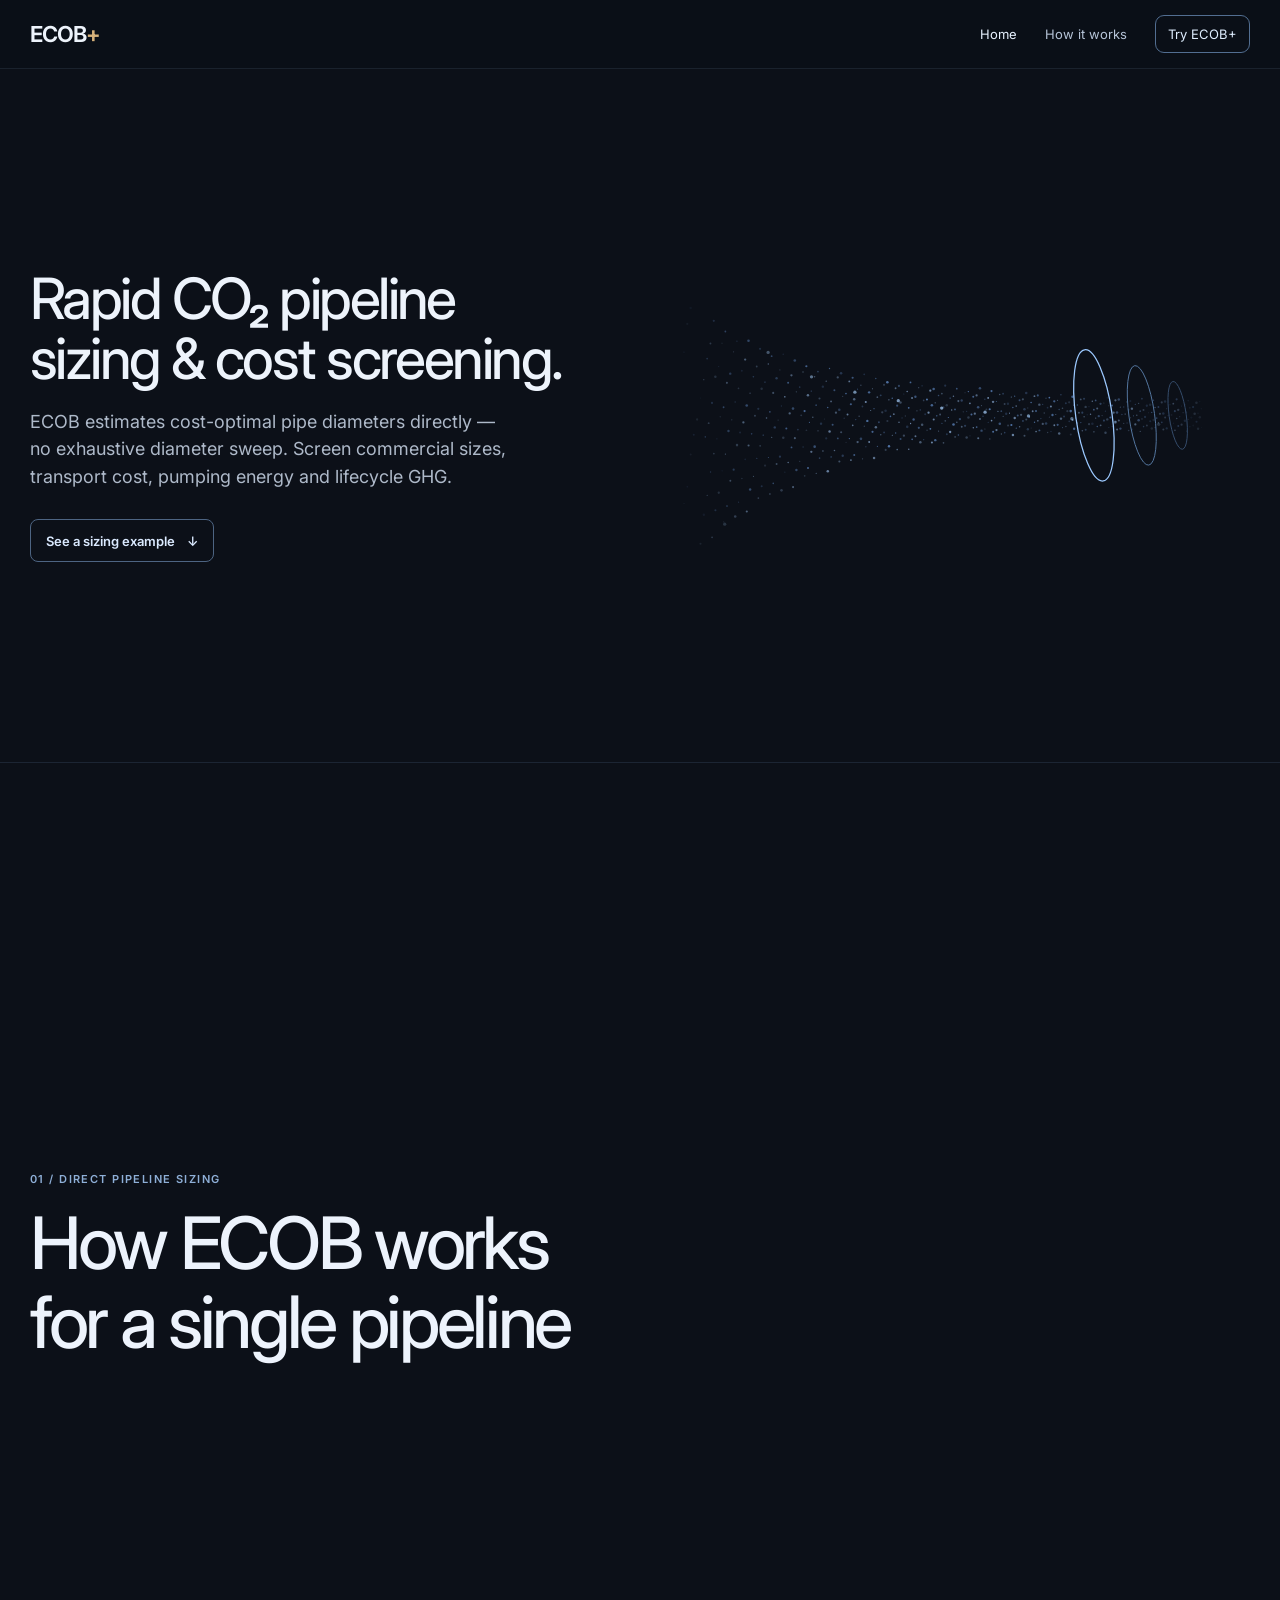
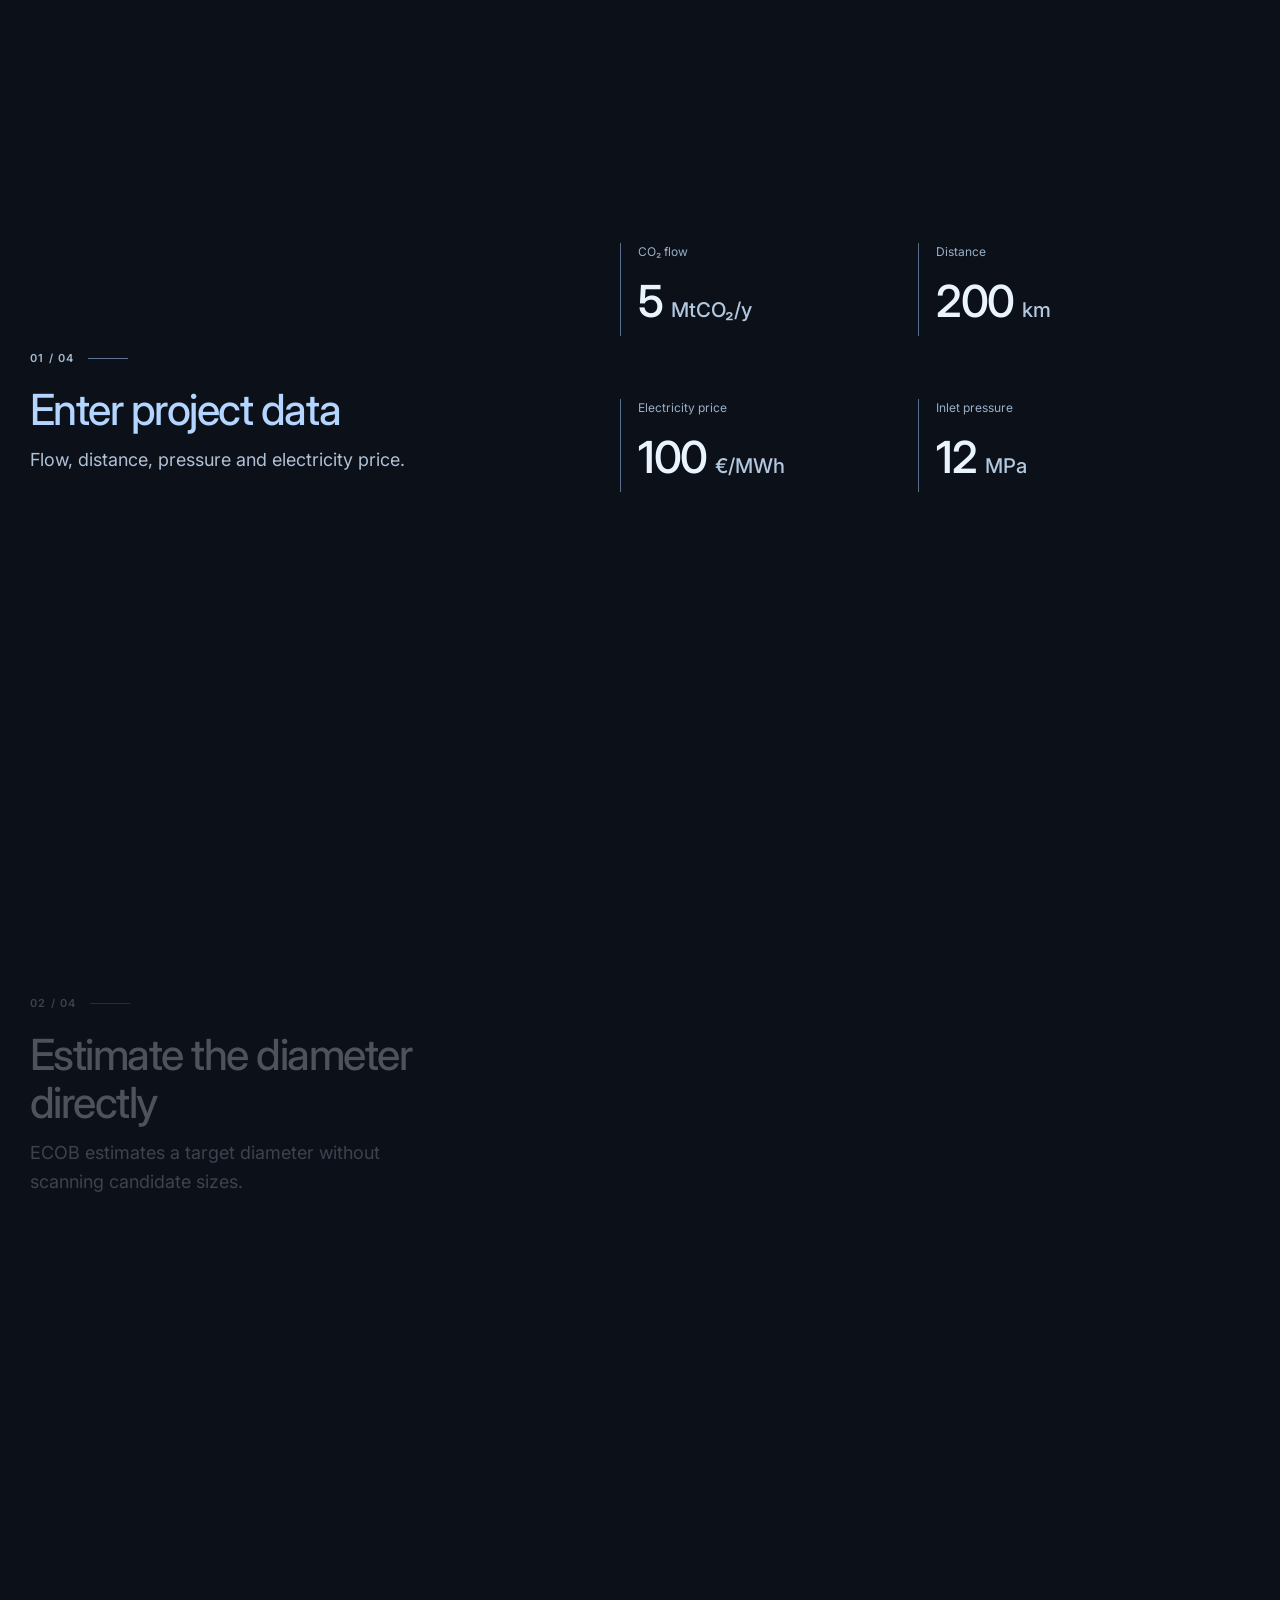
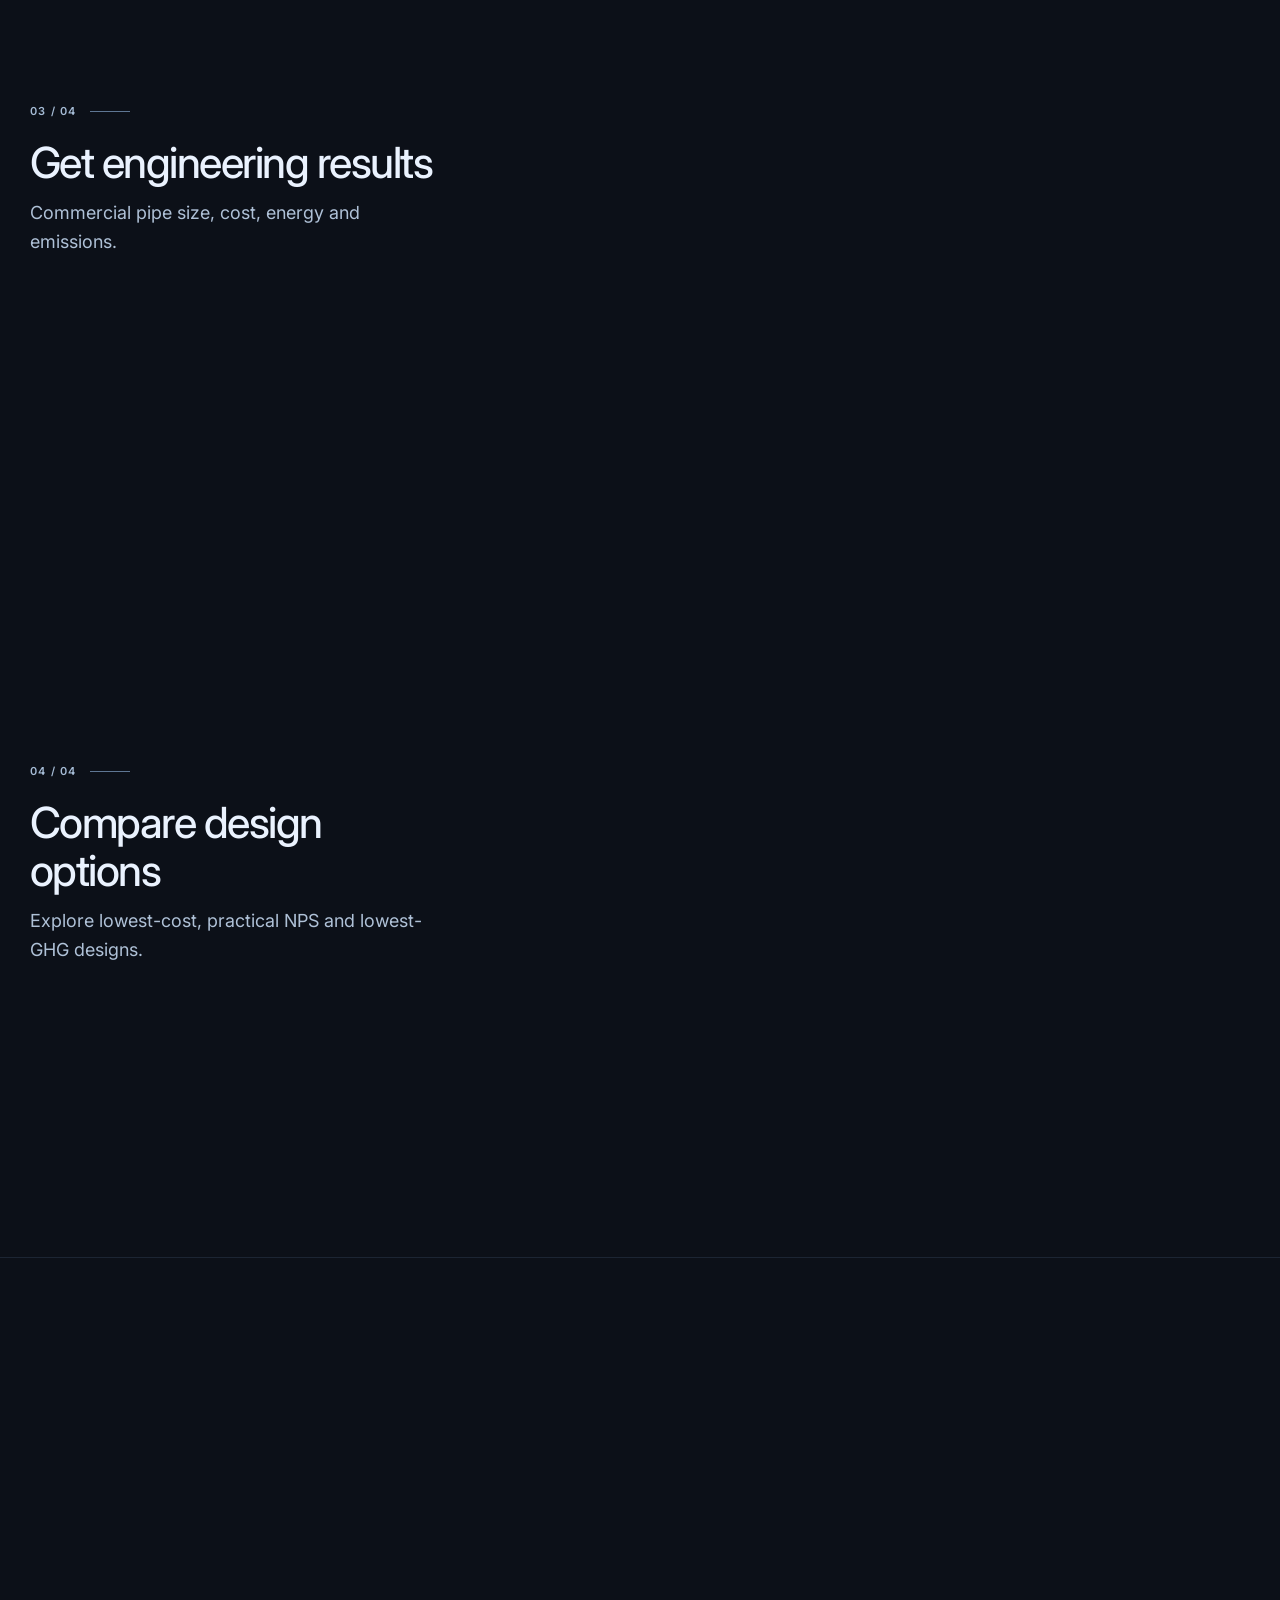
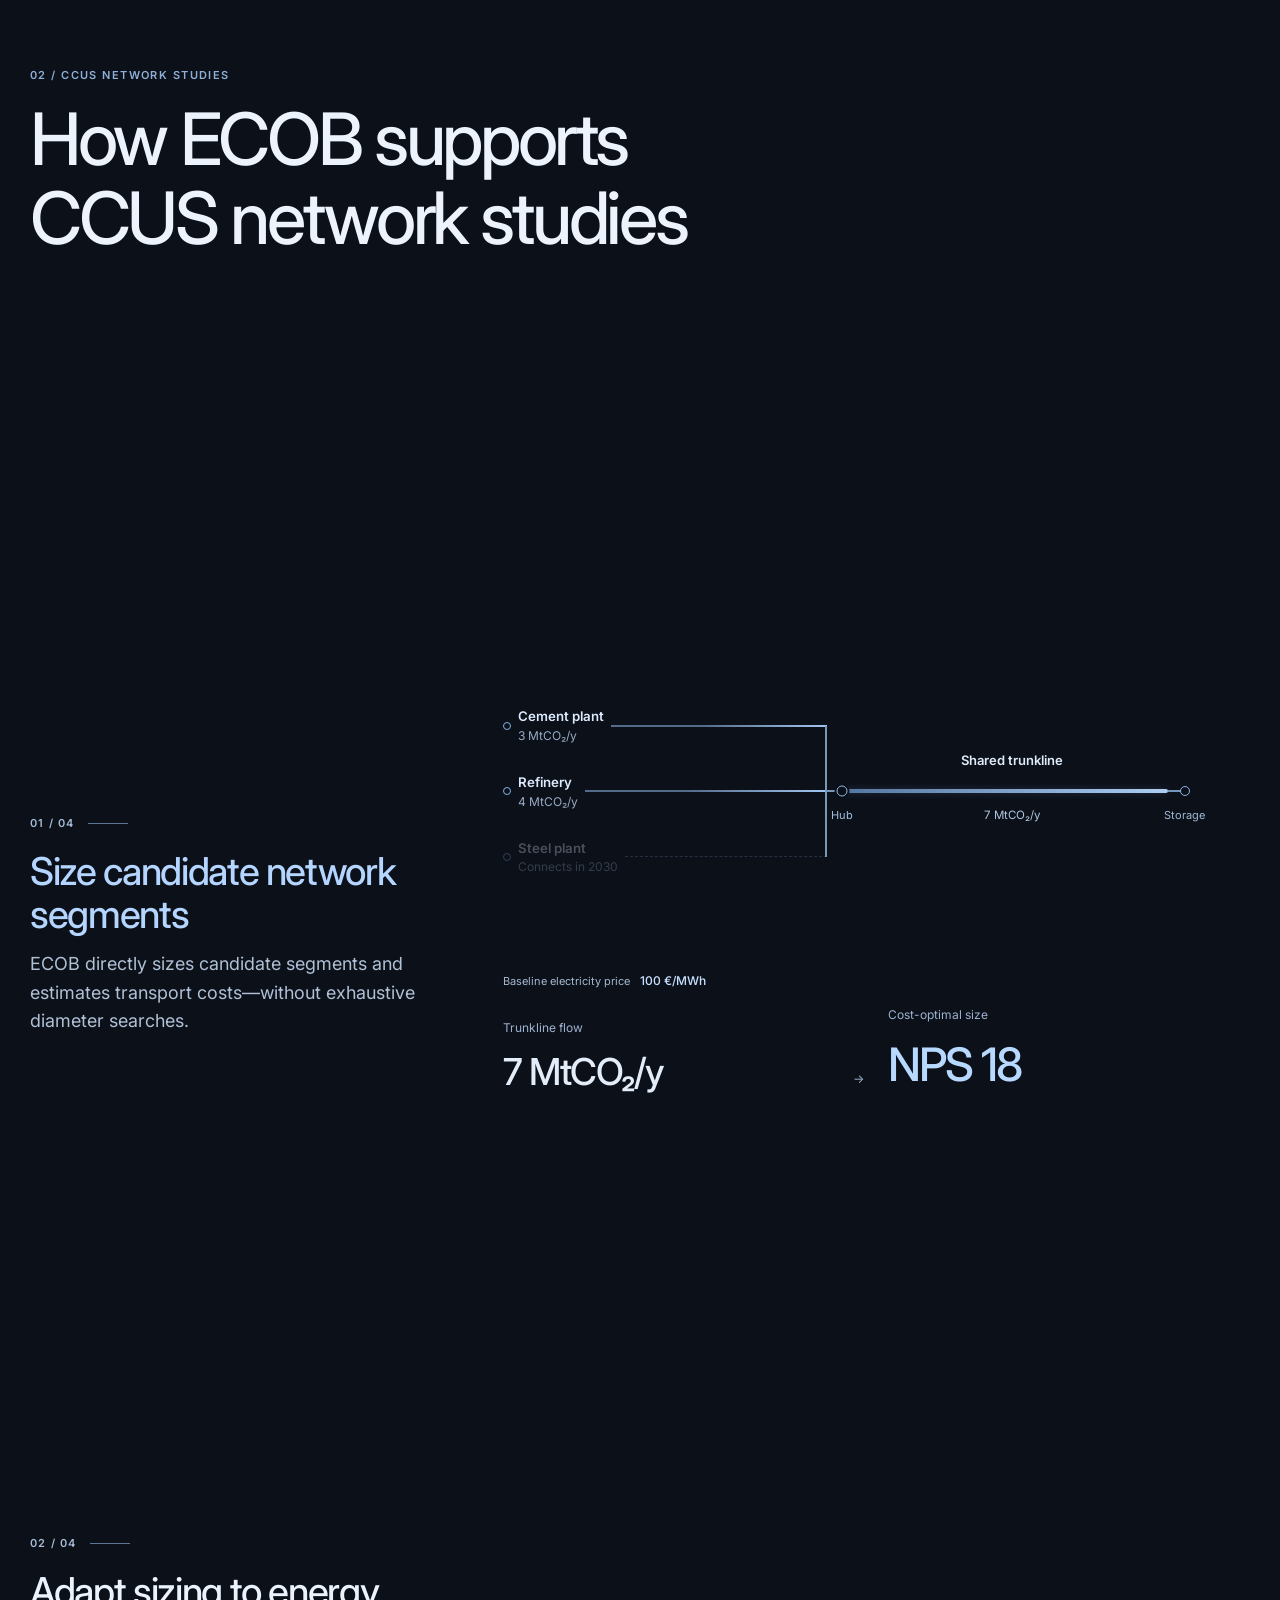
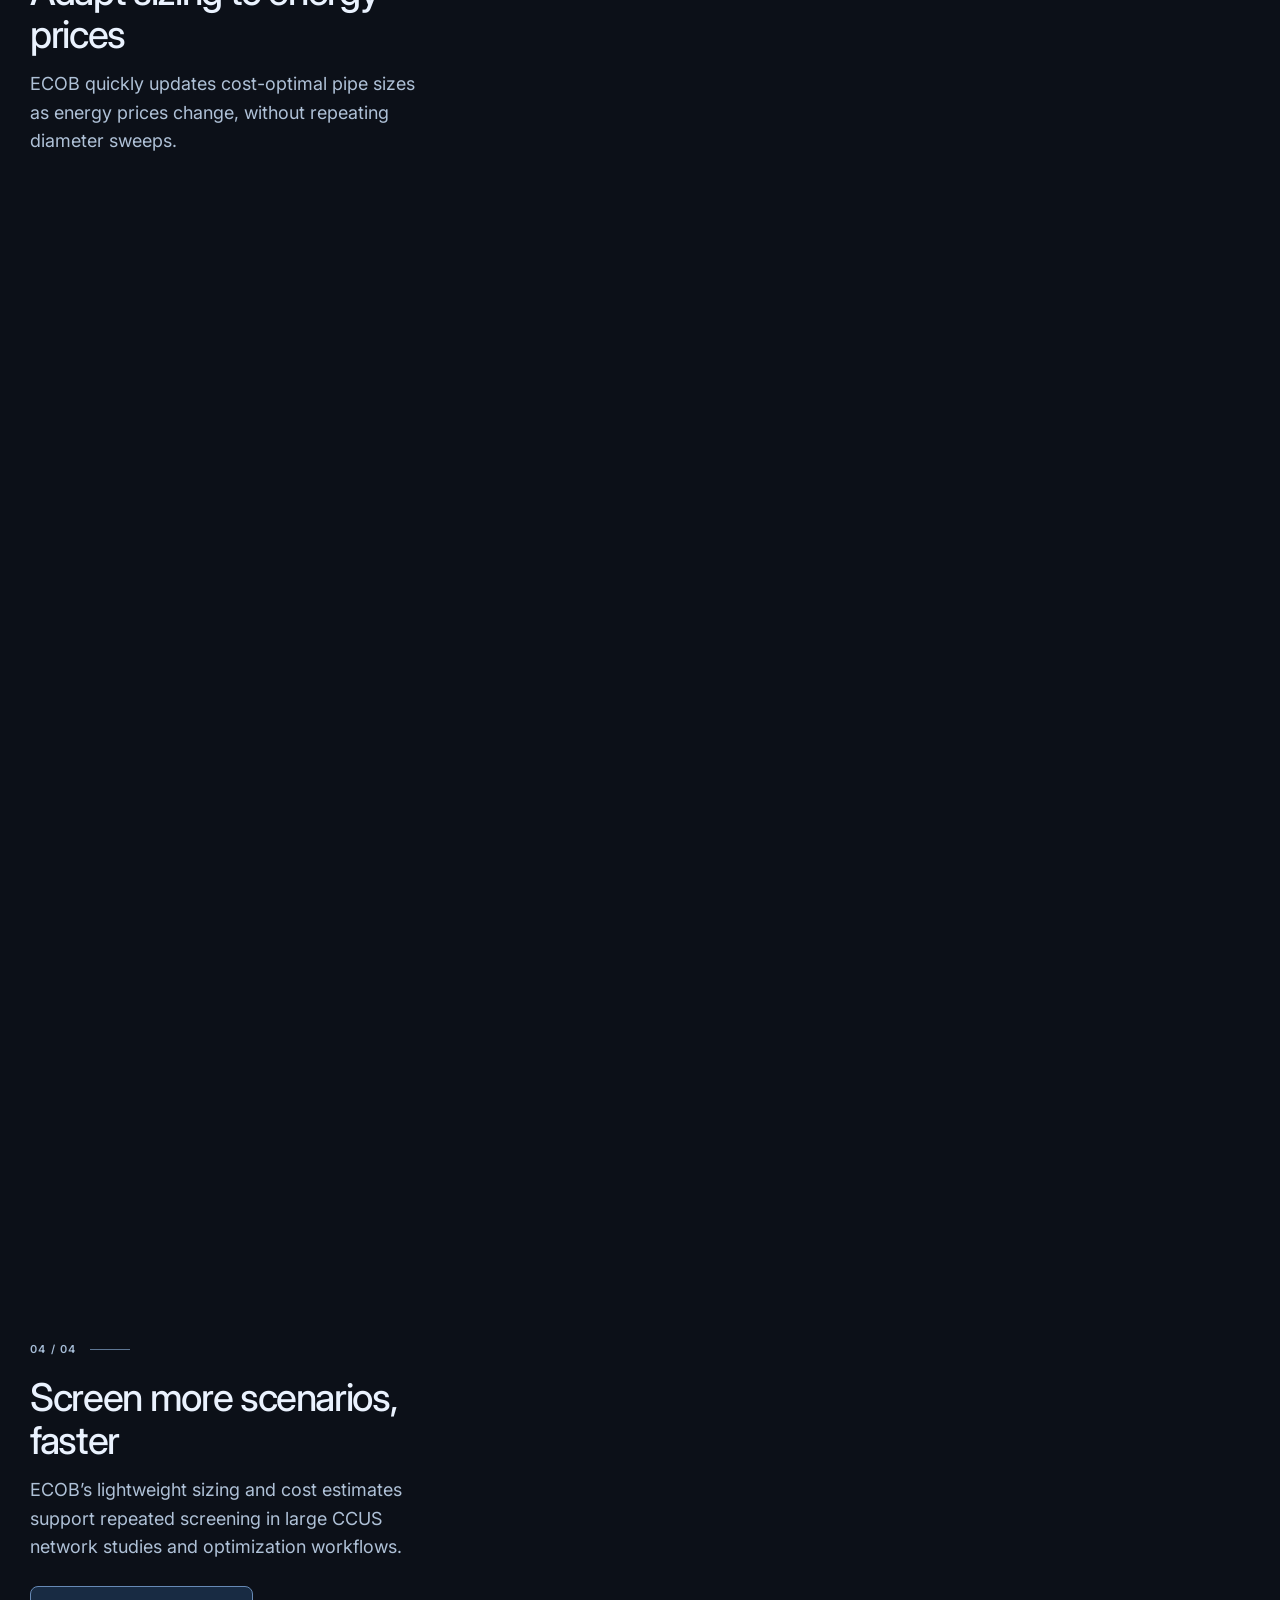
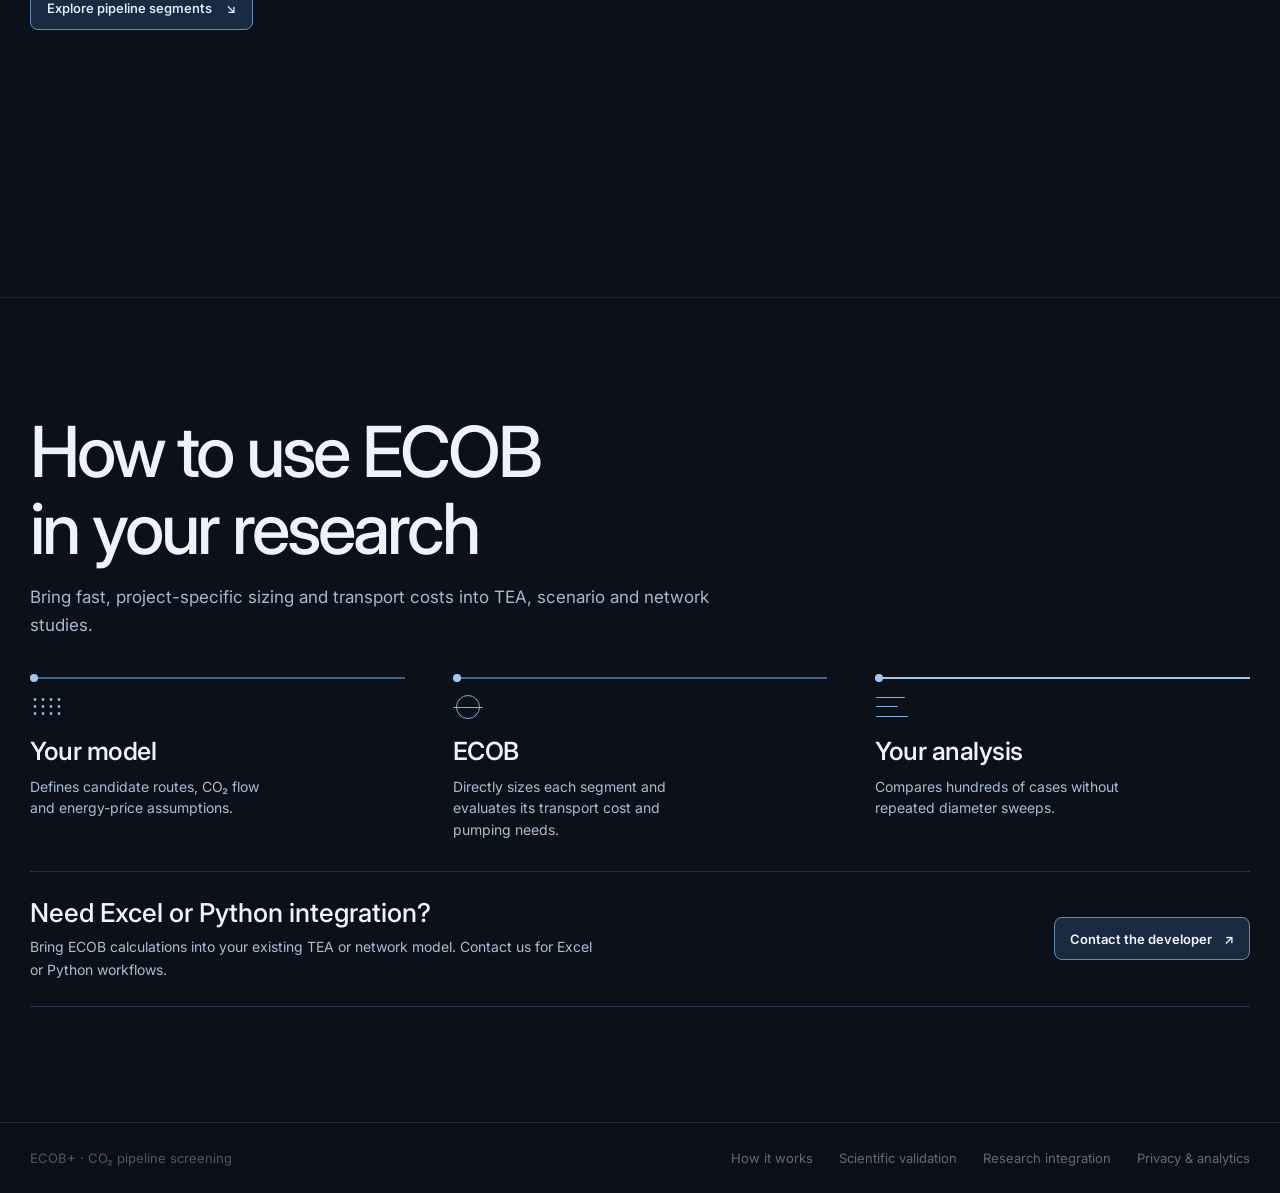
==== commit d1c1768a: "Add files via upload" ====
--- a/index.html
+++ b/index.html
@@ -1248,14 +1248,44 @@
 #hub-case[data-exploring="true"] [data-hub-segment="steel"][data-future="true"] .hub-pipe{
   height:2px;border:0;background:repeating-linear-gradient(90deg,#536174 0 5px,transparent 5px 9px);box-shadow:none;
 }
-</style></head>
+</style><link rel="preconnect" href="https://fonts.googleapis.com"><link rel="preconnect" href="https://fonts.gstatic.com" crossorigin><link href="https://fonts.googleapis.com/css2?family=Inter:wght@400;450;500;550;600;650;700&display=swap" rel="stylesheet"><style id="ecob-consistency-home">
+/* ECOB+ shared interface foundations — 2026-11. Only presentation, no model changes. */
+:root{--ecob-bg:#0b1018;--ecob-surface:#101723;--ecob-heading:#edf3fb;--ecob-text:#dfe9f5;--ecob-secondary:#aabbd1;--ecob-accent:#b4d5ff;--ecob-line:#34465e;--ecob-gold:#d5b17b;--ecob-ease:cubic-bezier(.22,.82,.24,1)}
+html{scroll-padding-top:82px}
+body{font-family:Inter,ui-sans-serif,system-ui,-apple-system,"Segoe UI",Arial,sans-serif!important;background:var(--ecob-bg)!important;color:var(--ecob-heading)}
+:where(a,button,input,select,textarea,summary):focus-visible{outline:2px solid #a5cefb!important;outline-offset:3px}
+@media(prefers-reduced-motion:reduce){html{scroll-behavior:auto!important}}
+
+/* Shared chapter rail. Overview + Calculator use four dots; Method retains its seven. */
+.ecob-chapter-rail{position:fixed;z-index:70;left:clamp(17px,2.2vw,36px);top:50%;transform:translateY(-50%);display:flex;flex-direction:column;align-items:center;gap:18px;opacity:.83}
+.ecob-chapter-rail::before{content:"";position:absolute;z-index:-1;left:50%;top:10px;bottom:10px;width:1px;background:linear-gradient(180deg,transparent,#344a66 18%,#344a66 82%,transparent)}
+.ecob-chapter-rail a{position:relative;display:flex;align-items:center;justify-content:center;width:16px;height:16px;text-decoration:none;border-radius:50%;outline-offset:5px}
+.ecob-chapter-rail a::before{content:"";display:block;width:6px;height:6px;border-radius:50%;background:#536d8e;transition:background .32s,transform .36s var(--ecob-ease),box-shadow .32s}
+.ecob-chapter-rail a.is-current::before,.ecob-chapter-rail a[aria-current="location"]::before{background:#b4d5ff;transform:scale(1.55);box-shadow:0 0 10px rgba(145,195,255,.18)}
+.ecob-chapter-rail a:hover::before{background:#d4e6ff;transform:scale(1.45)}
+.ecob-chapter-rail a span{position:absolute;left:calc(100% + 16px);top:50%;transform:translate(5px,-50%);white-space:nowrap;pointer-events:none;opacity:0;visibility:hidden;padding:7px 10px;border:1px solid #364c68;border-radius:7px;background:#101826;color:#dcecff;box-shadow:0 5px 15px rgba(0,0,0,.18);font-size:11px;font-weight:500;letter-spacing:.015em;transition:opacity .22s,transform .22s,visibility .22s}
+.ecob-chapter-rail a:hover span,.ecob-chapter-rail a:focus-visible span{opacity:1;visibility:visible;transform:translate(0,-50%)}
+@media(max-width:1370px){.ecob-chapter-rail{display:none}}
+@media(prefers-reduced-motion:reduce){.ecob-chapter-rail *{transition:none!important}}
+
+.intro-nav{background:rgba(11,16,24,.97)!important;border-color:rgba(138,168,207,.12)!important}
+.intro-nav .wrap{height:68px!important}
+.intro-wordmark{font-size:22px!important;font-weight:650!important;letter-spacing:-.048em!important;color:var(--ecob-heading)!important}
+.intro-wordmark span{color:var(--ecob-gold)!important}
+.intro-nav-links a{font-size:13px;color:#b6c4d8;text-decoration:none}
+.intro-nav-links a[aria-current="page"]{color:#e8f2ff}
+.intro-nav-links .intro-tool{border:1px solid #526e91!important;background:transparent;border-radius:9px;color:#dfeeff!important;transition:background .2s,border-color .2s,transform .2s}
+.intro-nav-links .intro-tool:hover{background:#182840;border-color:#87b5eb;transform:translateY(-1px)}
+.intro-footer{border-color:rgba(138,168,207,.16)!important;color:#aabbd1}
+.intro-consent{border-color:#486181!important;background:#101723!important}
+@media(max-width:760px){.intro-nav .wrap{height:68px!important}.intro-wordmark{font-size:21px!important}}
+@media(max-width:380px){.intro-nav-links .ecob-nav-home{display:none}.intro-nav-links{gap:10px}.intro-nav-links .intro-tool{padding:7px 9px}}
+</style>
+</head>
 <body id="top"><a class="skip-link" href="#main">Skip to main content</a>
 <nav class="intro-nav" aria-label="Main navigation"><div class="wrap">
  <a href="#top" class="intro-wordmark" aria-label="ECOB+ overview">ECOB<span>+</span></a>
- <div class="intro-nav-links">
-  <a href="how-it-works.html">How it works</a>
-  <a class="intro-tool" href="calculator.html#calculator">Open calculator</a>
- </div>
+ <div class="intro-nav-links"><a class="ecob-nav-home" href="index.html" aria-current="page">Home</a><a href="how-it-works.html">How it works</a><a class="intro-tool" href="calculator.html#calculator">Try ECOB+</a></div>
 </div></nav>
 <main id="main">
  <header class="intro-hero"><div class="wrap">
@@ -2156,4 +2186,21 @@
  updateScrollScenes();
 })();
 </script>
+<nav class="ecob-chapter-rail" aria-label="Jump to page section"><a href="#top" aria-label="Overview"><span aria-hidden="true">Overview</span></a><a href="#worked-example" aria-label="Single pipeline"><span aria-hidden="true">Single pipeline</span></a><a href="#hub-story" aria-label="Network studies"><span aria-hidden="true">Network studies</span></a><a href="#model-story" aria-label="Research integration"><span aria-hidden="true">Research integration</span></a></nav>
+<script id="ecob-rail-behavior">
+(() => {
+ const rail=document.querySelector('.ecob-chapter-rail'); if(!rail)return;
+ const links=[...rail.querySelectorAll('a[href^="#"]')];
+ const targets=links.map(a=>document.getElementById(a.hash.slice(1)));
+ if(targets.some(t=>!t)) return;
+ let pending=false;
+ function update(){pending=false;const anchor=window.innerHeight*.37+68;let best=0;
+   targets.forEach((el,i)=>{if(el.getBoundingClientRect().top<=anchor)best=i});
+   links.forEach((a,i)=>{a.classList.toggle('is-current',i===best);if(i===best)a.setAttribute('aria-current','location');else a.removeAttribute('aria-current')});
+ }
+ function queue(){if(!pending){pending=true;requestAnimationFrame(update)}}
+ addEventListener('scroll',queue,{passive:true});addEventListener('resize',queue,{passive:true});queue();
+})();
+</script>
+
 </body></html>
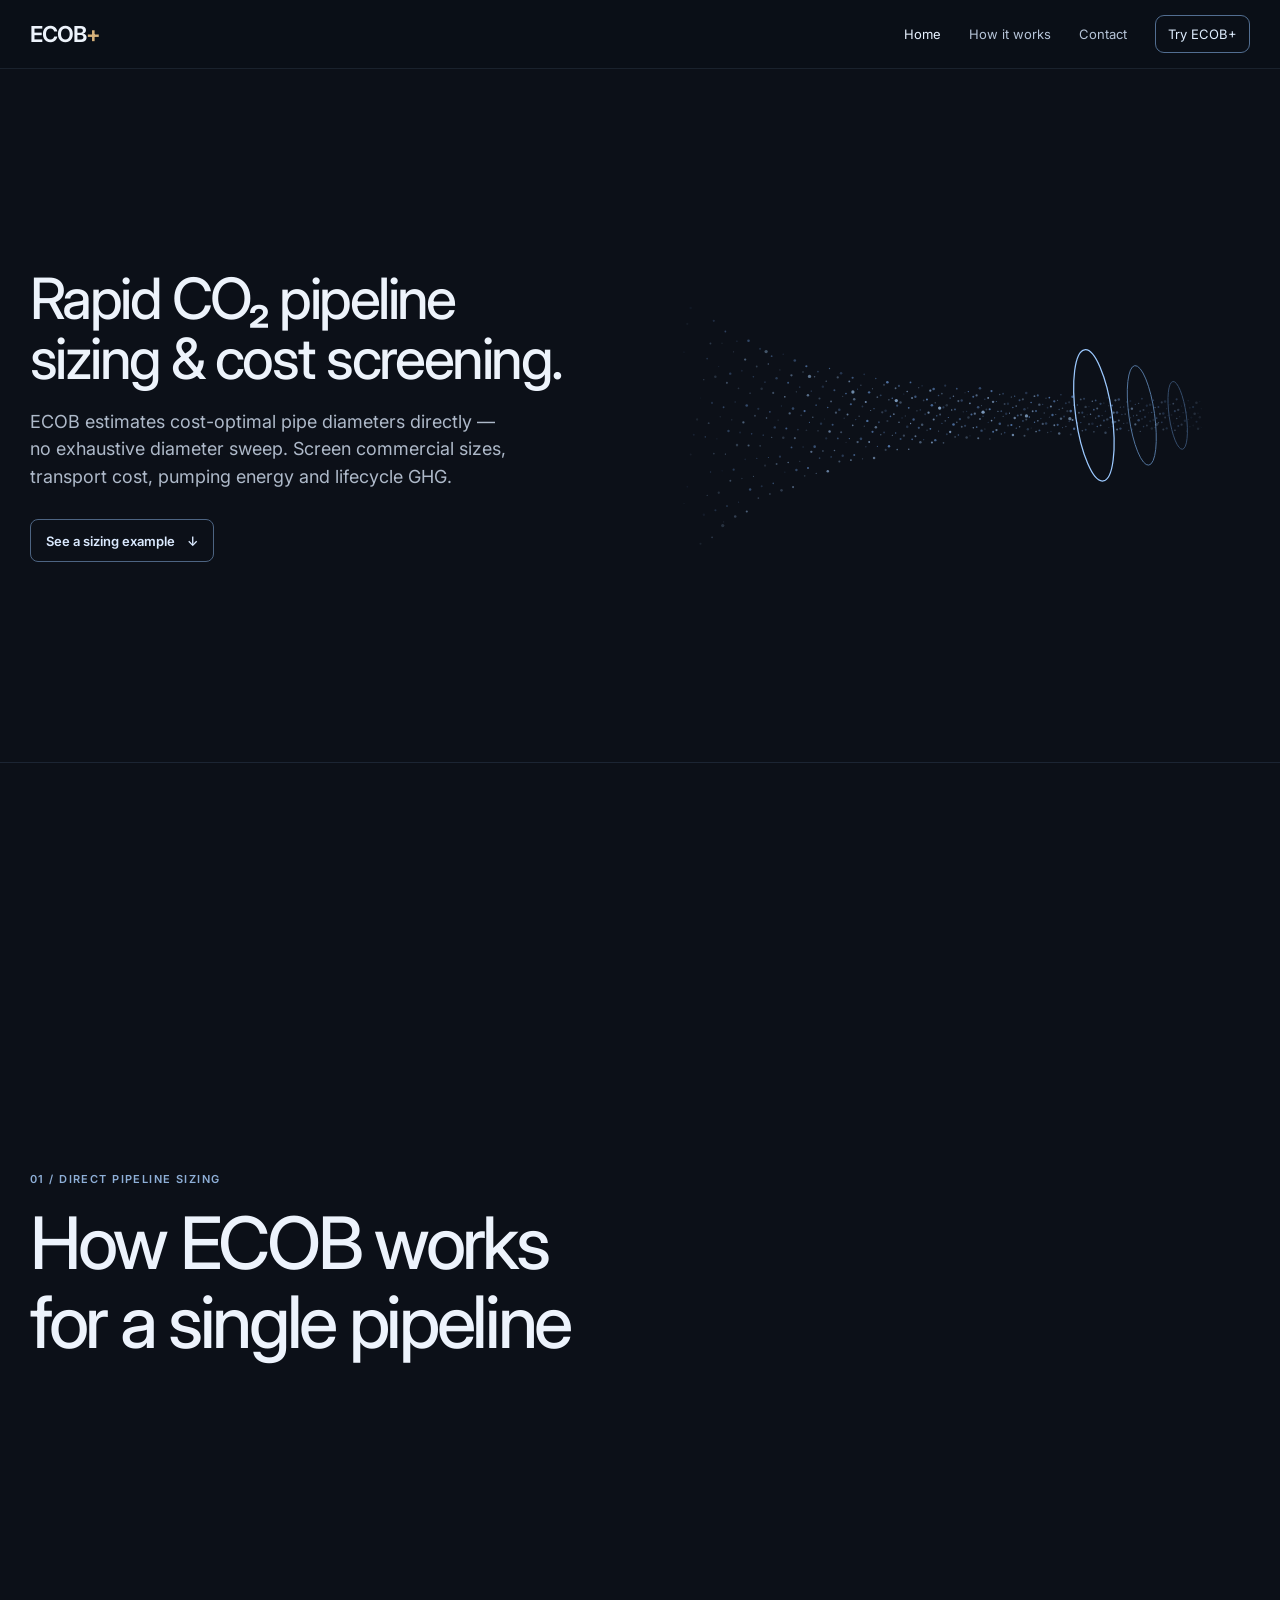
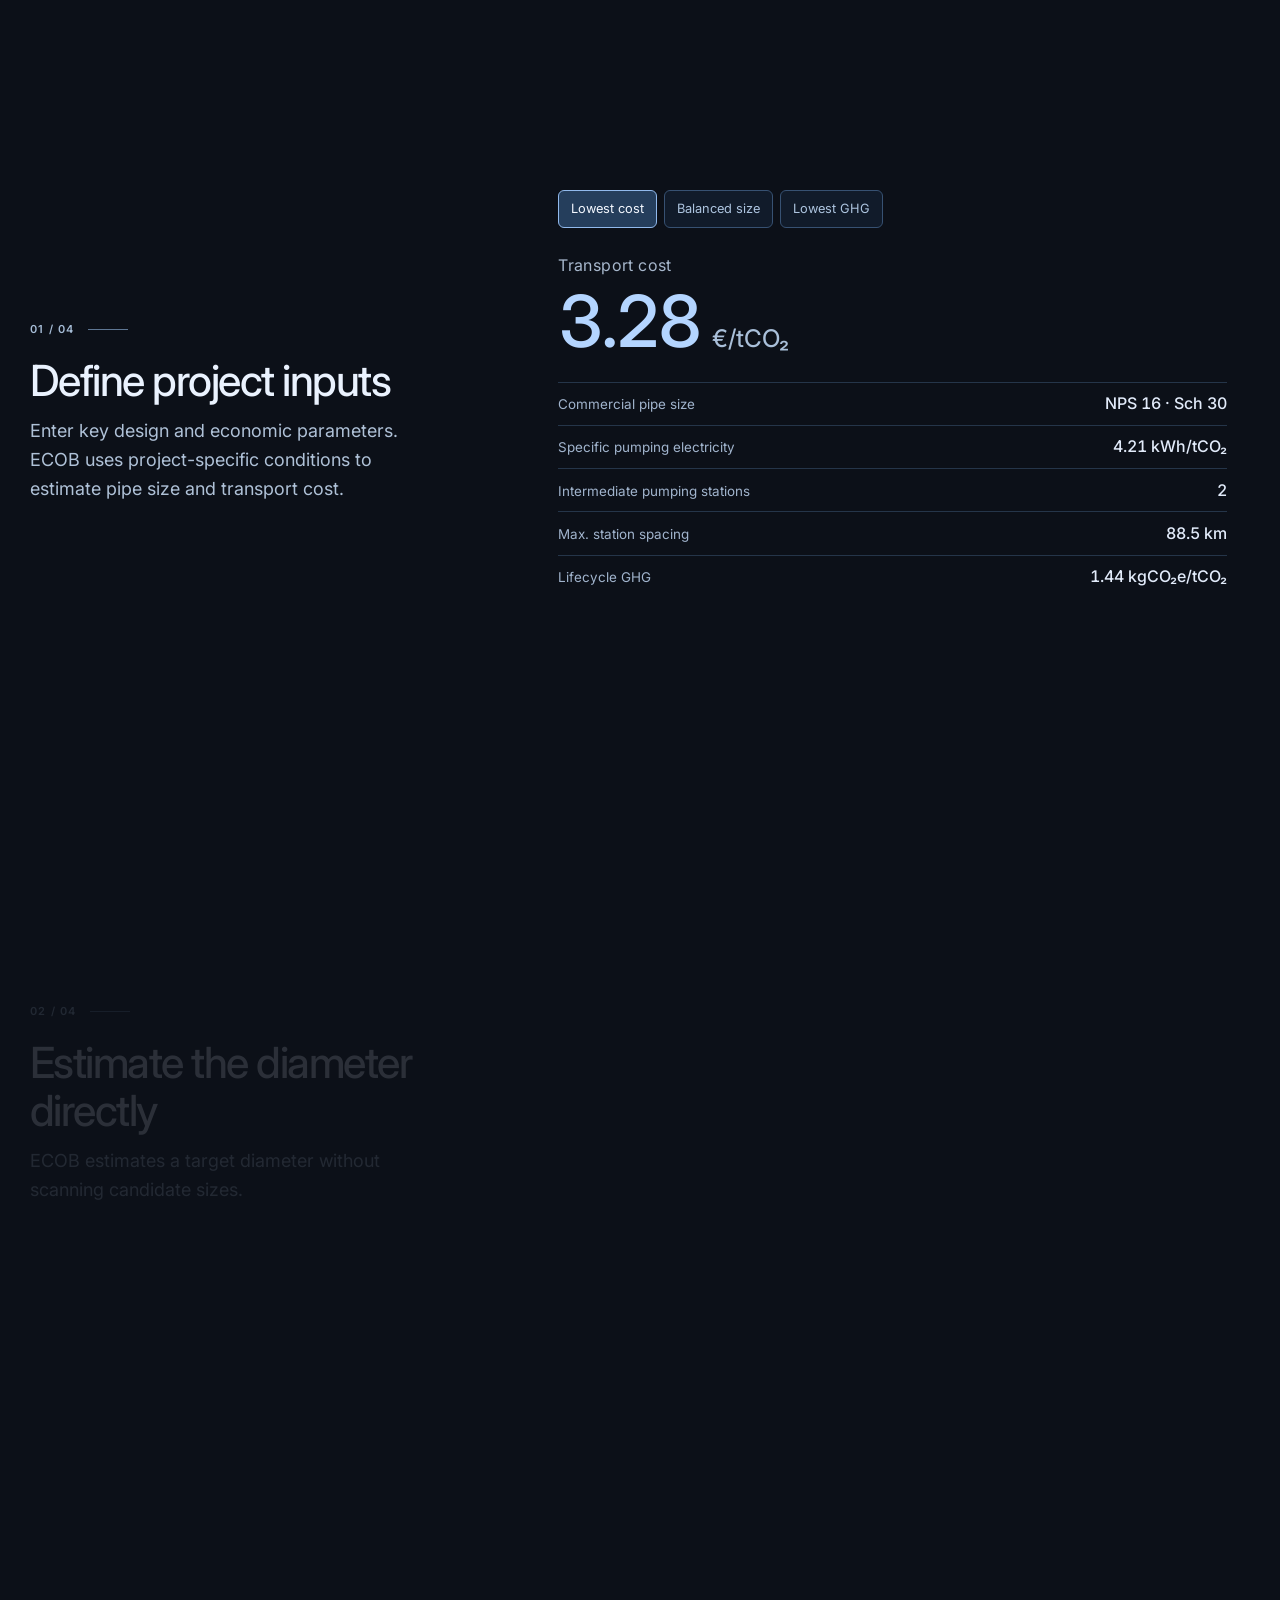
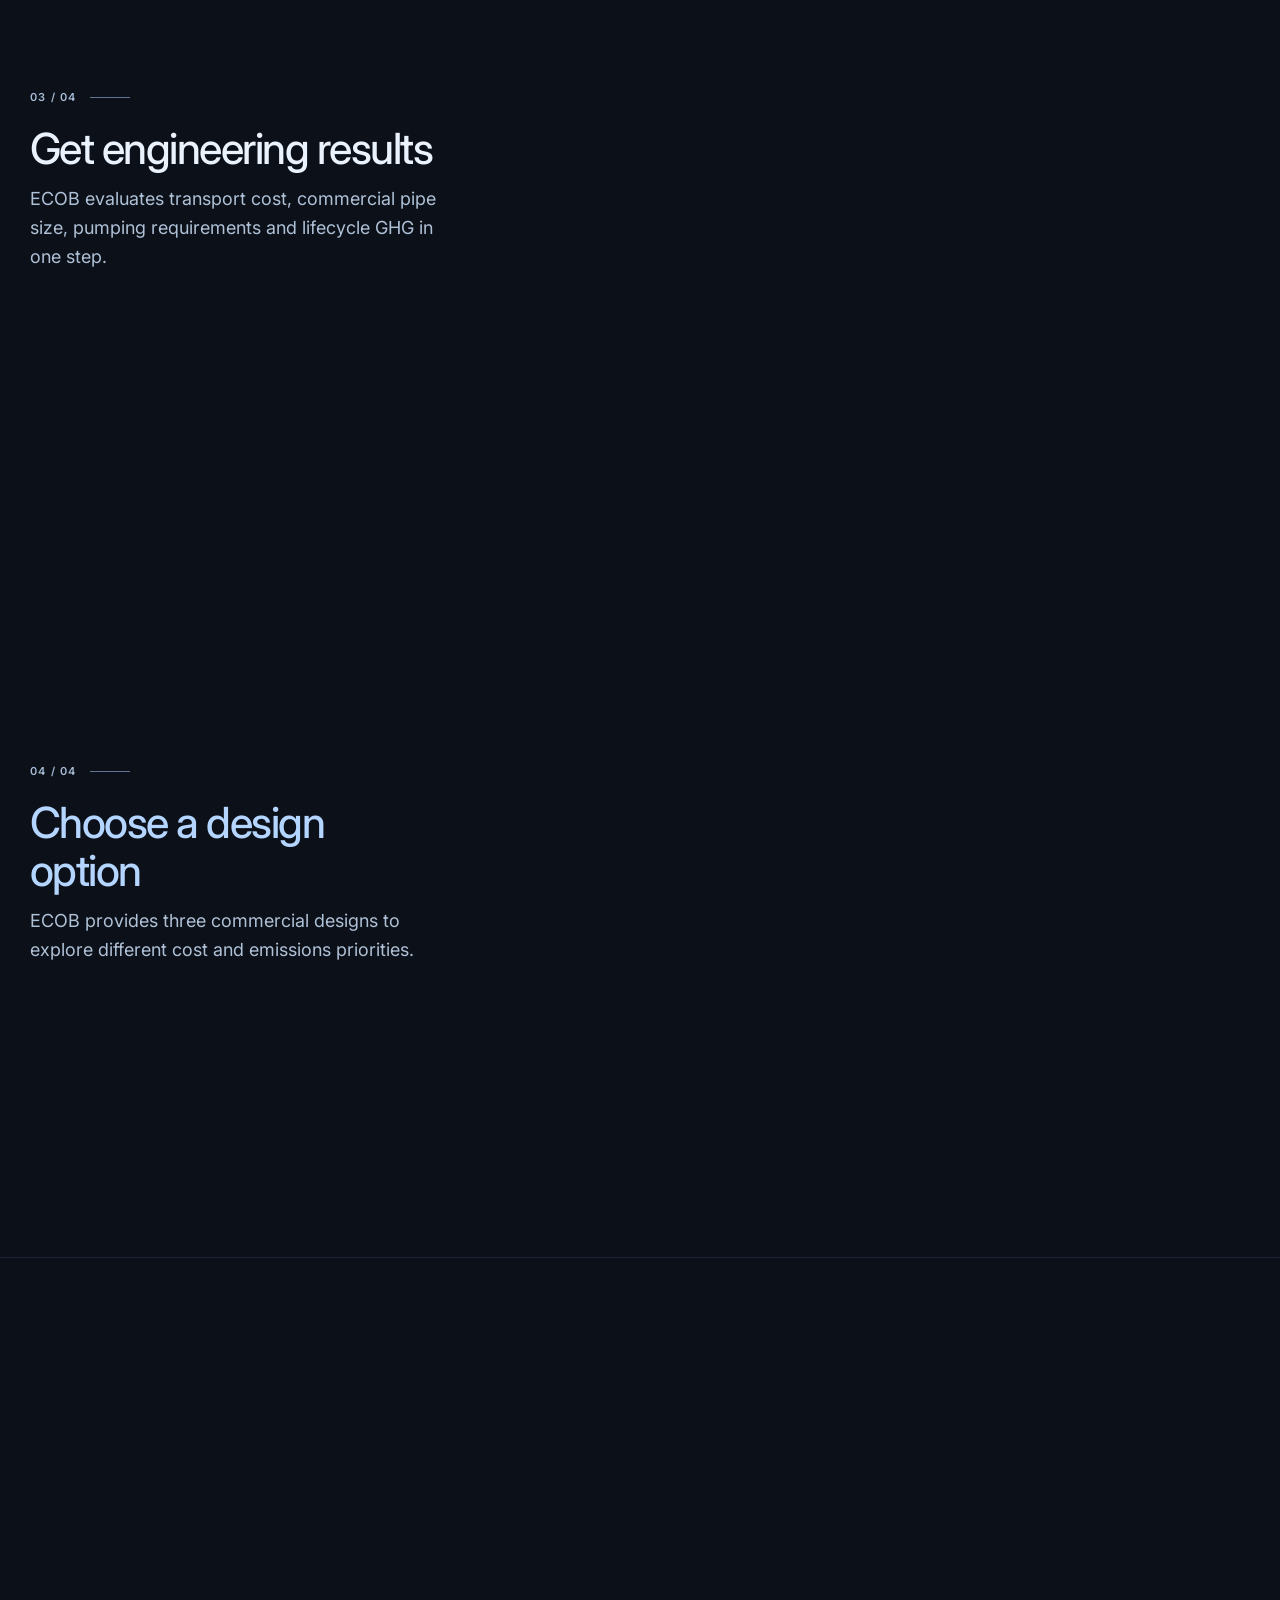
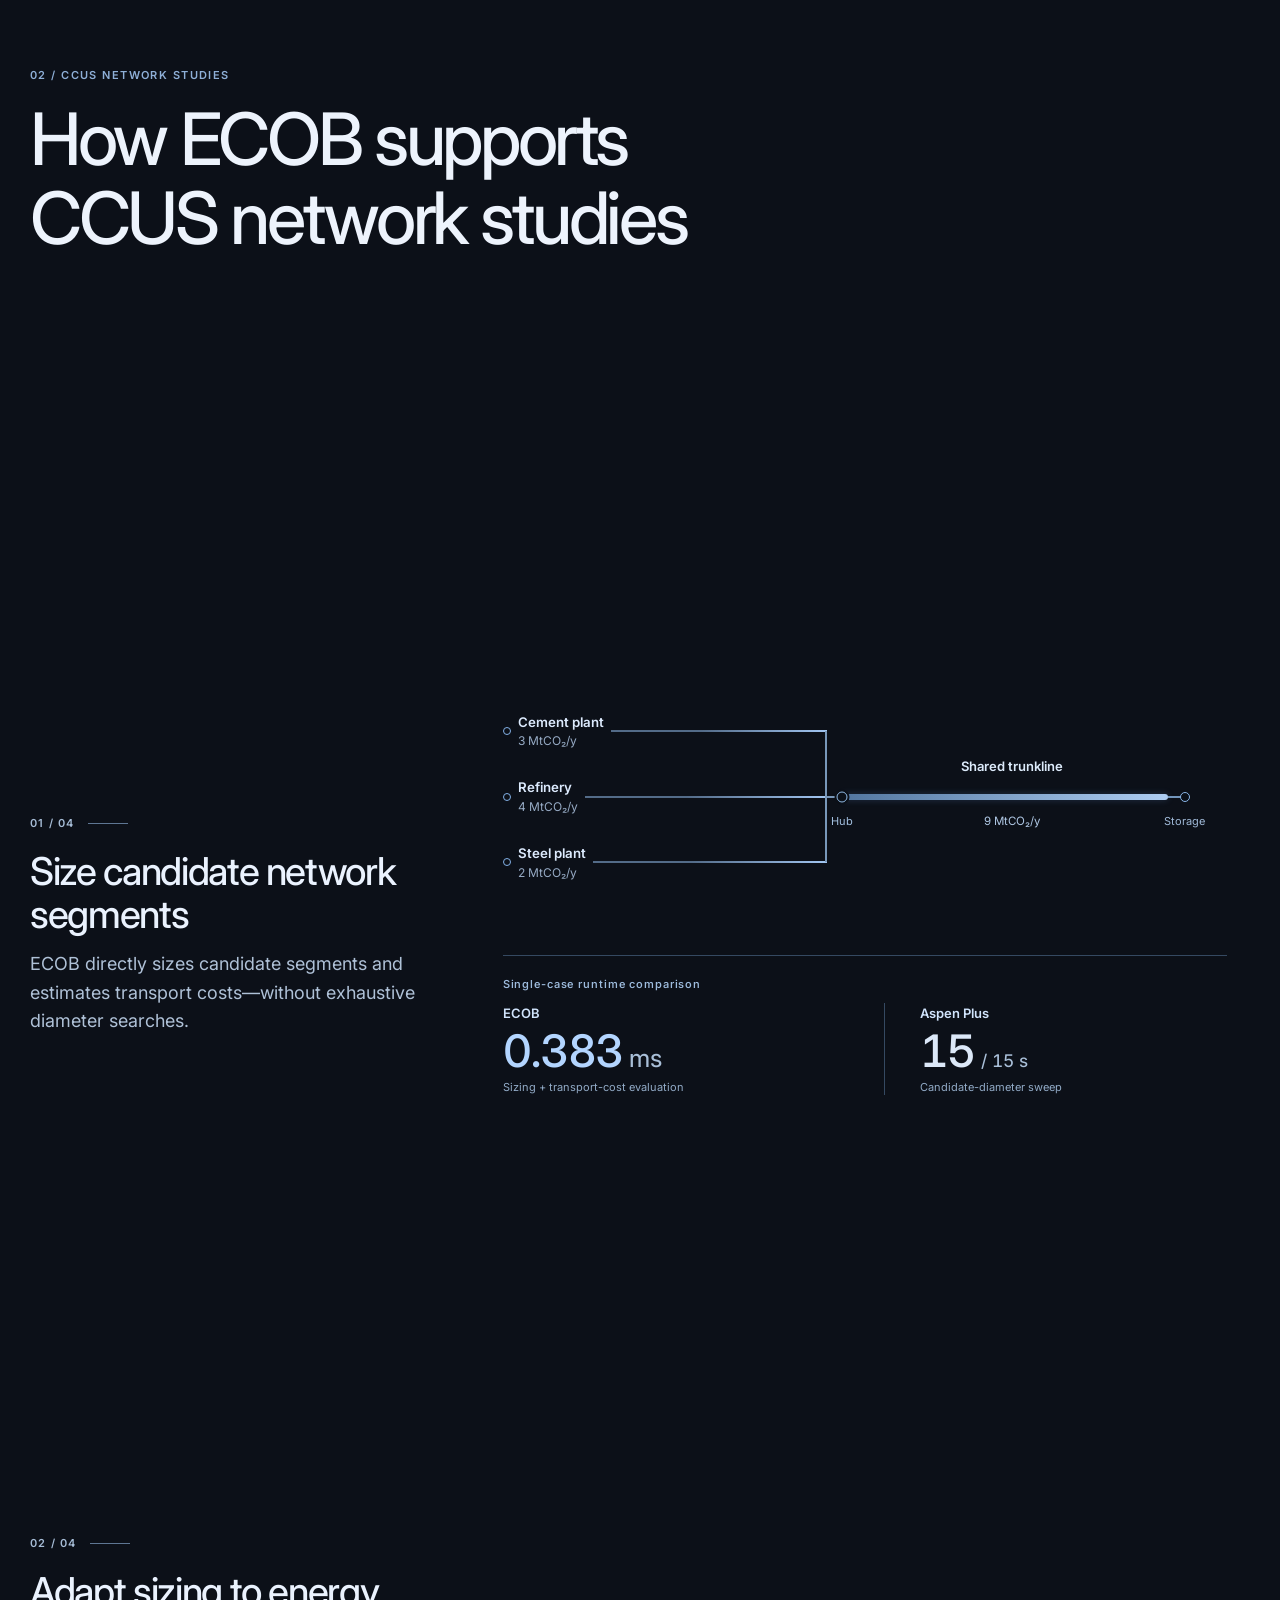
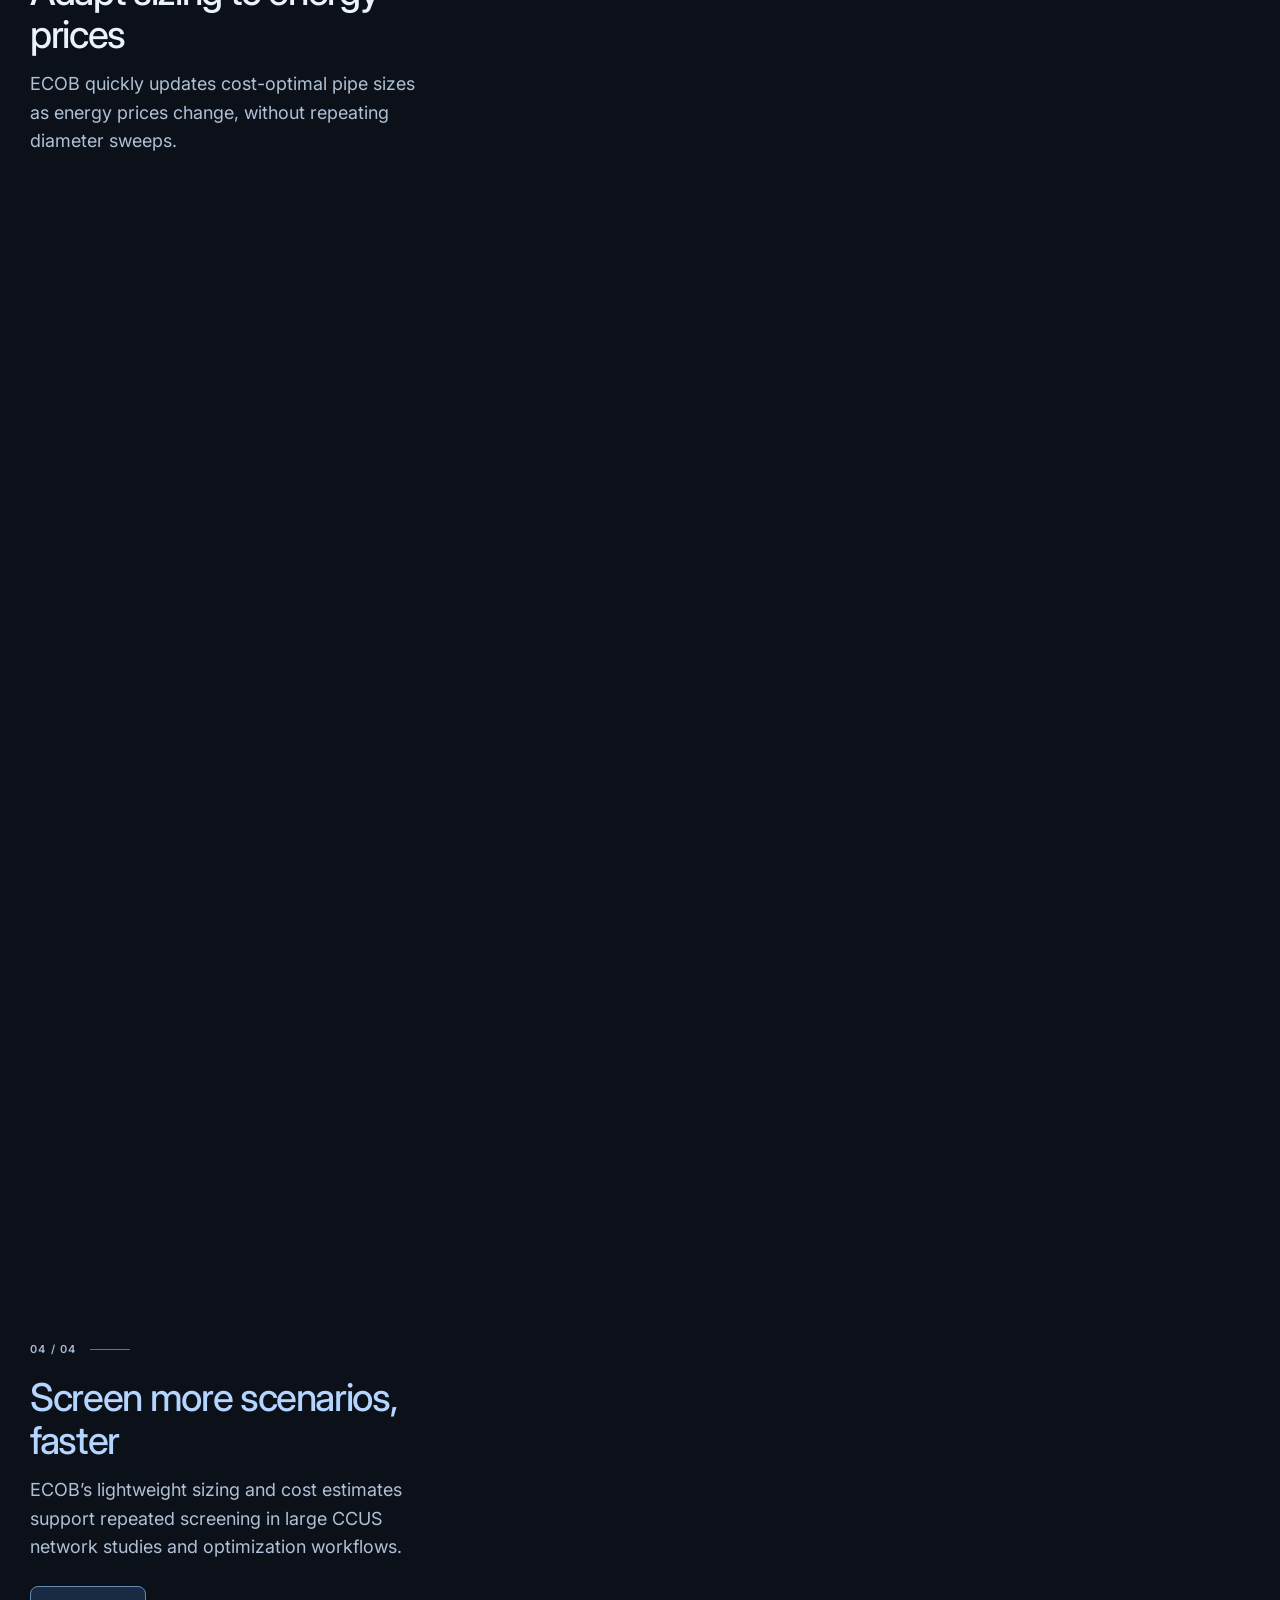
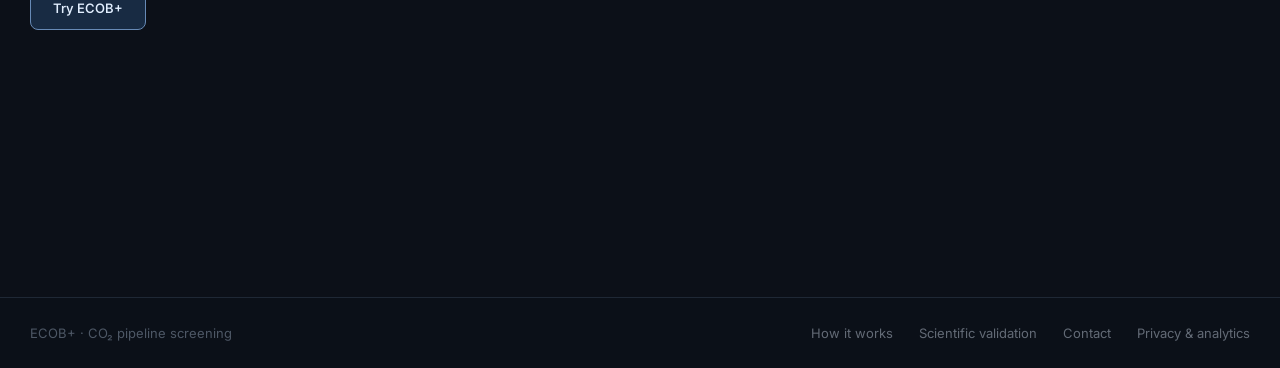
==== commit 5485ef97: "Add files via upload" ====
--- a/index.html
+++ b/index.html
@@ -1206,7 +1206,6 @@
 }
 @media(prefers-reduced-motion:reduce){
  #worked-example * ,#hub-story * ,#model-story * {animation-duration:.01ms!important;animation-iteration-count:1!important;transition-duration:.01ms!important}
- #hub-story .v143-growth-network{--v143-steel:1!important;--v143-pipe:1!important}
  #hub-story .v143-expansion-results{--v143-progress:1!important}
 }
 
@@ -1256,8 +1255,8 @@
 :where(a,button,input,select,textarea,summary):focus-visible{outline:2px solid #a5cefb!important;outline-offset:3px}
 @media(prefers-reduced-motion:reduce){html{scroll-behavior:auto!important}}
 
-/* Shared chapter rail. Overview + Calculator use four dots; Method retains its seven. */
-.ecob-chapter-rail{position:fixed;z-index:70;left:clamp(17px,2.2vw,36px);top:50%;transform:translateY(-50%);display:flex;flex-direction:column;align-items:center;gap:18px;opacity:.83}
+/* Homepage chapter rail: overview plus eight reading scenes. */
+.ecob-chapter-rail{position:fixed;z-index:70;left:clamp(17px,2.2vw,36px);top:50%;transform:translateY(-50%);display:flex;flex-direction:column;align-items:center;gap:clamp(7px,1.35vh,14px);opacity:.83}
 .ecob-chapter-rail::before{content:"";position:absolute;z-index:-1;left:50%;top:10px;bottom:10px;width:1px;background:linear-gradient(180deg,transparent,#344a66 18%,#344a66 82%,transparent)}
 .ecob-chapter-rail a{position:relative;display:flex;align-items:center;justify-content:center;width:16px;height:16px;text-decoration:none;border-radius:50%;outline-offset:5px}
 .ecob-chapter-rail a::before{content:"";display:block;width:6px;height:6px;border-radius:50%;background:#536d8e;transition:background .32s,transform .36s var(--ecob-ease),box-shadow .32s}
@@ -1281,11 +1280,164 @@
 @media(max-width:760px){.intro-nav .wrap{height:68px!important}.intro-wordmark{font-size:21px!important}}
 @media(max-width:380px){.intro-nav-links .ecob-nav-home{display:none}.intro-nav-links{gap:10px}.intro-nav-links .intro-tool{padding:7px 9px}}
 </style>
+<style id="ecob-v165-home-refinement">
+/* V165: cost-first typography and one reversible transition per story stage. */
+:root{--v165-motion:cubic-bezier(.22,.75,.25,1)}
+#worked-example .v165-result{width:100%;margin:0;min-width:0}
+#worked-example .v165-cost-hero{margin:0 0 clamp(12px,2.5vh,24px)}
+#worked-example .v165-cost-hero .v137-result-hint{font-size:clamp(13px,1.25vw,16px);color:#a7b7cc}
+#worked-example .v165-cost-line{display:flex;align-items:baseline;flex-wrap:wrap;gap:8px 13px;margin:5px 0 0;color:#b4d5ff;line-height:1.06;white-space:nowrap}
+#worked-example .v165-cost-line strong{font-size:clamp(48px,5.6vw,82px);font-weight:520;letter-spacing:-.055em;font-variant-numeric:tabular-nums}
+#worked-example .v165-cost-line>span{font-size:clamp(16px,1.9vw,25px);font-weight:450;color:#a9bfd9;letter-spacing:0}
+#worked-example .v165-metrics{margin:0}
+#worked-example .v165-metrics>div{padding:clamp(6px,1.15vh,11px) 0;gap:10px;align-items:baseline;min-width:0}
+#worked-example .v165-metrics dt{font-size:clamp(12px,1.05vw,15px);line-height:1.35;min-width:0}
+#worked-example .v165-metrics dd{font-size:clamp(13px,1.25vw,17px);font-weight:500;line-height:1.35;flex-shrink:0;white-space:nowrap}
+#worked-example .v137-design-select{margin:0 0 clamp(15px,2.8vh,28px);gap:7px}
+#worked-example .v137-design-select button{padding:8px 12px;font-size:clamp(11px,1vw,14px);min-height:36px;transition:background .22s,border-color .22s,color .22s,transform .22s}
+#worked-example .v137-design-select button:active{transform:scale(.97)}
+#worked-example .v137-stage-frame{height:min(72svh,670px);min-height:445px}
+#worked-example .v137-slide{padding-block:12px}
+@media(min-width:761px){
+  /* Old nested animations replayed on boundary changes. Use one crossfade instead. */
+  #worked-example .v137-step,#hub-story .v137-step{opacity:1!important;transition:none!important}
+  #worked-example .v137-step-copy,#hub-story .v137-step-copy{opacity:.14;transform:translate3d(0,8px,0);transition:opacity .48s var(--v165-motion),transform .48s var(--v165-motion)}
+  #worked-example .v137-step.is-active .v137-step-copy,#hub-story .v137-step.is-active .v137-step-copy,.v137-step:focus-within .v137-step-copy{opacity:1;transform:none}
+  #hub-story .v137-step:not(.is-active):not(:focus-within) .v137-step-copy{opacity:0}
+  .v137-step.v143-visible .v137-step-copy :is(h3,p){animation:none!important}
+  .v137-stage-frame .v137-slide{opacity:0;visibility:hidden;transform:translate3d(0,9px,0);transition:opacity .48s var(--v165-motion),transform .48s var(--v165-motion),visibility 0s linear .48s;z-index:0}
+  .v137-stage-frame .v137-slide.is-active{opacity:1;visibility:visible;transform:none;transition:opacity .48s var(--v165-motion),transform .48s var(--v165-motion),visibility 0s;z-index:1}
+  .v137-slide:not(.is-active) :is(.v137-moving-line,.v137-core-ring,.v137-net-source i,.v137-net-trunk i){animation-play-state:paused!important}
+}
+@media(max-height:650px) and (min-width:761px){
+ #worked-example .v137-stage-frame{height:calc(100svh - 82px);min-height:0;top:70px}
+ #worked-example .v137-slide{padding-block:5px}
+ #worked-example .v137-panel-center{padding-block:4px}
+ #worked-example .v165-cost-line strong{font-size:clamp(38px,8vh,54px)}
+ #worked-example .v165-cost-hero{margin-bottom:10px}
+ #worked-example .v165-metrics>div{padding:5px 0}
+ #worked-example .v137-design-select{margin-bottom:10px}
+ #worked-example .v137-design-select button{min-height:31px;padding-block:5px}
+}
+@media(max-width:760px){
+ #worked-example .v165-cost-line strong{font-size:52px}
+ #worked-example .v165-metrics>div{padding:9px 0;gap:8px}
+ #worked-example .v165-metrics dt{font-size:12px}
+ #worked-example .v165-metrics dd{font-size:13px}
+ #worked-example .v137-design-select{gap:5px}
+ #worked-example .v137-design-select button{padding:8px 9px;font-size:11px}
+ #hub-story .v137-mobile-slot[data-mobile-for="0"] .v140-initial-results{margin-top:26px!important}
+ .v137-step.v143-visible .v137-step-copy h3,.v137-step.v143-visible .v137-step-copy p{animation-duration:.48s!important}
+}
+@media(prefers-reduced-motion:reduce){
+ .v137-step-copy{transform:none!important;transition:none!important;opacity:1!important}
+ .v137-slide{transform:none!important;transition:none!important}
+ #hub-story .v140-initial-results{opacity:1!important;transform:none!important}
+}
+</style>
+<style id="ecob-v166-targeted-tweaks">
+#worked-example .v137-correlate-output{min-width:8.5ch;text-align:center}
+#hub-story .v138-result-arrow{display:flex;align-items:center;justify-content:center;align-self:center!important;transform:none!important;width:32px;height:32px;line-height:1;font-size:22px;color:#8eb5e1;padding:0;border-radius:50%}
+#hub-story .v143-expansion-results [data-v143-growth]{min-width:2.2ch}
+#hub-story .v143-expansion-timeline i{transition:transform .14s linear}
+@media(max-width:760px){#hub-story .v138-result-arrow{width:22px;height:22px;font-size:16px}}
+</style>
+<style id="ecob-v167-network-interaction">
+#worked-example .v137-correlate-output{min-width:0;max-width:110px;flex:0 0 auto;line-height:1.35;white-space:nowrap}
+#hub-story a.v137-explore-btn,#hub-story a.v137-explore-btn:hover,#hub-story a.v137-explore-btn:visited{text-decoration:none;gap:0;justify-content:center;padding-inline:22px;white-space:nowrap}
+#hub-story .v140-baseline-slide .segment-nps,#hub-story .v137-mobile-slot[data-mobile-for="0"] .segment-nps{font-size:clamp(11px,1vw,15px);font-weight:550;color:#b4d5ff;line-height:1.35;white-space:nowrap}
+#hub-story .v140-baseline-slide .v137-net-trunk span,#hub-story .v137-mobile-slot[data-mobile-for="0"] .v137-net-trunk span{opacity:1!important;line-height:1.45}
+#hub-story .v138-result-line>.v143-baseline-grid{grid-template-columns:repeat(2,minmax(0,1fr));align-items:start;gap:16px}
+#hub-story .v143-baseline-grid strong,#hub-story .v143-baseline-grid .v138-result-emphasis strong{font-size:clamp(26px,3.2vw,47px);line-height:1.15}
+#hub-story .v143-baseline-grid em{font-size:.46em;font-style:normal;letter-spacing:0;color:#a9bfd8}
+#hub-story .v143-growth-network:not(.growth-connected) .v137-net-source:nth-child(3){opacity:.3!important}
+#hub-story .v143-growth-network:not(.growth-connected) .v137-net-source:nth-child(3) i{transform:none;background:none;border-top:1px dashed #6682a5;height:0}
+#hub-story .v143-growth-network.growth-connected .v137-net-source:nth-child(3){opacity:1!important}
+#hub-story .v143-growth-network.growth-connected .v137-net-source:nth-child(3) i{transform:none}
+#hub-story .v143-growth-network .v137-net-trunk i{height:calc(4px + 5px * var(--v143-pipe))!important;transition:height .18s ease!important}
+#hub-story [data-v143-growth]{transform:none!important;min-width:0!important;opacity:1!important}
+#hub-story .growth-control{margin-top:8px;min-width:0}
+#hub-story .growth-label{display:grid;grid-template-columns:1fr auto;align-items:center;gap:0 10px;color:#a7bdd8;font-size:12px;line-height:1.4}
+#hub-story .growth-label>span{font-size:11px;color:#8da7c6}
+#hub-story [data-growth-slider]{grid-column:1/-1;appearance:none;-webkit-appearance:none;width:100%;height:28px;margin:2px 0 0;background:transparent;cursor:ew-resize;touch-action:pan-y;--slider-fill:0%}
+#hub-story [data-growth-slider]::-webkit-slider-runnable-track{height:3px;border-radius:4px;background:linear-gradient(to right,#b5d7ff var(--slider-fill),#34465e var(--slider-fill))}
+#hub-story [data-growth-slider]::-webkit-slider-thumb{appearance:none;-webkit-appearance:none;width:14px;height:14px;margin-top:-5.5px;border:1px solid #d5e8ff;border-radius:50%;background:#a9cffa;box-shadow:0 0 8px #76aae34d}
+#hub-story [data-growth-slider]::-moz-range-track{height:3px;border-radius:4px;background:linear-gradient(to right,#b5d7ff var(--slider-fill),#34465e var(--slider-fill))}
+#hub-story [data-growth-slider]::-moz-range-thumb{width:12px;height:12px;border:1px solid #d5e8ff;border-radius:50%;background:#a9cffa}
+#hub-story .growth-ticks{display:flex;justify-content:space-between;color:#91aac6;font-size:11px;font-variant-numeric:tabular-nums}
+@media(max-width:760px){#worked-example .v137-correlate-output{max-width:74px;font-size:10px}#hub-story .v140-baseline-slide .segment-nps,#hub-story .v137-mobile-slot[data-mobile-for="0"] .segment-nps{font-size:10px}#hub-story .v143-baseline-grid strong,#hub-story .v143-baseline-grid .v138-result-emphasis strong{font-size:clamp(22px,6vw,32px)}#hub-story .v137-mobile-slot[data-mobile-for="0"] .v137-net-trunk span{white-space:normal;text-align:center;width:100%}#hub-story .growth-label,#hub-story .growth-label>span,#hub-story .growth-ticks{font-size:10px}}
+@media(prefers-reduced-motion:reduce){#hub-story .v143-growth-network .v137-net-trunk i{transition:none!important}}
+</style>
+<style id="ecob-v175-network-layout">
+/* Stage 1: diameter labels are on their respective pipes, not in the source names. */
+#hub-story :is(.v140-baseline-slide,.v137-mobile-slot[data-mobile-for="0"]) .v137-net-source{height:clamp(70px,9vh,94px)}
+#hub-story :is(.v140-baseline-slide,.v137-mobile-slot[data-mobile-for="0"]) .v137-net-label{flex:0 0 clamp(104px,10.5vw,150px)}
+#hub-story .v175-branch-pipe{position:relative;display:flex;align-items:center;flex:1;min-width:0;height:2px}
+#hub-story .v175-branch-pipe i{width:100%;min-width:0}
+#hub-story .v175-branch-pipe .segment-nps{position:absolute;bottom:10px;left:50%;transform:translateX(-50%);white-space:nowrap;line-height:1.2;font-size:clamp(10px,1vw,15px)}
+#hub-story .v140-network:has(.v175-trunk-nps) .v137-net-trunk small{top:calc(50% - 66px)}
+#hub-story .v175-trunk-nps{position:absolute;left:50%;bottom:calc(50% + 10px);transform:translateX(-50%);font-size:clamp(18px,2.1vw,29px)!important;font-weight:550;white-space:nowrap;line-height:1.15!important}
+#hub-story .v175-network-note{display:flex;align-items:baseline;justify-content:space-between;gap:8px 18px;flex-wrap:wrap;border-top:1px solid #344a64a6;padding-top:16px;color:#a4b8d0;font-size:clamp(11px,.95vw,13px)}
+#hub-story .v175-network-note strong{color:#c6dfff;font-weight:550;margin-left:8px}
+#hub-story .v175-network-note>span{color:#91aac6}
+/* Stage 3: a compact, stable result row and an actual range control. */
+#hub-story .v143-growth-slide .v138-expansion-line{gap:10px}
+#hub-story .v143-growth-slide .v138-expansion-values{grid-template-columns:repeat(2,minmax(0,1fr));gap:16px;align-items:start}
+#hub-story .v143-growth-slide .v138-expansion-values>div{gap:8px}
+#hub-story .v143-growth-slide .v138-expansion-values strong{display:flex;align-items:baseline;gap:0;line-height:1.16;font-size:clamp(26px,3.2vw,47px);font-weight:520;color:#b8d8ff;letter-spacing:-.04em}
+#hub-story .v143-growth-slide .v138-expansion-values>div:first-child strong{color:#e0edfb;gap:8px}
+#hub-story .v143-growth-slide .v138-expansion-values strong b{font:inherit;color:inherit;margin-left:.23em}
+#hub-story .v143-growth-slide .v138-expansion-values strong em{font-size:.42em;color:#a9bfd8;font-weight:450}
+#hub-story .v143-growth-slide [data-v143-growth="flow"]{color:inherit}
+#hub-story .v143-growth-slide .growth-control{margin-top:12px}
+#hub-story .v143-growth-slide .growth-label{row-gap:5px}
+#hub-story .v143-growth-slide [data-growth-slider]{height:32px;margin:0}
+#hub-story .v143-growth-slide [data-growth-slider]::-webkit-slider-thumb{width:16px;height:16px;margin-top:-6.5px}
+#hub-story .v143-growth-slide [data-growth-slider]::-moz-range-thumb{width:14px;height:14px}
+#hub-story .v143-growth-slide .growth-ticks{display:grid;grid-template-columns:1fr 1fr 1fr;align-items:start;padding-inline:1px}
+#hub-story .v143-growth-slide .growth-ticks span:nth-child(2){text-align:center}
+#hub-story .v143-growth-slide .growth-ticks span:last-child{text-align:right}
+#hub-story .v175-scenario-note{margin:12px 0 0;color:#8198b3;font-size:11px;line-height:1.45}
+@media(max-width:1100px) and (min-width:761px){#hub-story :is(.v140-baseline-slide,.v137-mobile-slot[data-mobile-for="0"]) .v137-net-label{flex-basis:100px}#hub-story .v175-branch-pipe .segment-nps{font-size:10px}}
+@media(max-width:760px){
+ #hub-story :is(.v140-baseline-slide,.v137-mobile-slot[data-mobile-for="0"]) .v137-net-source{height:65px}
+ #hub-story :is(.v140-baseline-slide,.v137-mobile-slot[data-mobile-for="0"]) .v137-net-label{flex-basis:78px}
+ #hub-story .v140-network:has(.v175-trunk-nps){grid-template-columns:minmax(0,1.35fr) var(--v140-hub-col) minmax(0,.9fr) 31px}
+ #hub-story .v175-branch-pipe .segment-nps{font-size:9px;bottom:8px}
+ #hub-story .v140-network:has(.v175-trunk-nps) .v137-net-trunk small{top:calc(50% - 48px)}
+ #hub-story .v175-trunk-nps{font-size:17px!important;bottom:calc(50% + 7px)}
+ #hub-story .v175-network-note{padding-top:12px;font-size:10px}
+ #hub-story .v143-growth-slide .v138-expansion-values strong{font-size:clamp(23px,6.7vw,34px)}
+ #hub-story .v143-growth-slide .v138-expansion-values>div:first-child strong{gap:5px}
+ #hub-story .v143-growth-slide .growth-control{margin-top:7px}
+ #hub-story .v175-scenario-note{margin-top:11px}
+}
+@media(max-height:650px) and (min-width:761px){
+ #hub-story :is(.v140-baseline-slide,.v137-mobile-slot[data-mobile-for="0"]) .v137-net-source{height:54px}
+ #hub-story .v143-growth-slide .v138-expansion-line{gap:4px;padding-top:10px}
+ #hub-story .v143-growth-slide .v138-expansion-values>div{gap:3px}
+ #hub-story .v143-growth-slide .v138-expansion-values strong{font-size:clamp(23px,5vh,34px)}
+ #hub-story .v143-growth-slide .growth-control{margin-top:4px}
+ #hub-story .v143-growth-slide .growth-label{row-gap:0}
+ #hub-story .v175-scenario-note{margin-top:6px}
+}
+</style>
+
+<style id="ecob-v179-pipe-size-labels">
+#hub-story .v175-branch-pipe .segment-nps{display:flex;flex-direction:column;align-items:center;gap:2px;line-height:1.15}
+#hub-story .v175-branch-pipe .branch-size-label{font-size:.77em;font-weight:450;font-style:normal;line-height:1.15;letter-spacing:0;color:#91aac6}
+#hub-story .v140-network:has(.v175-trunk-nps) .v137-net-trunk small{max-width:100%;text-align:center;white-space:normal}
+#hub-story .v138-price-primary>div,#hub-story .v143-growth-slide .v138-expansion-values>div{display:grid;grid-template-rows:minmax(1.5em,auto) auto;align-content:start}
+#hub-story .v138-price-primary,#hub-story .v143-growth-slide .v138-expansion-values{grid-template-rows:auto auto}
+#hub-story .v138-price-primary>div,#hub-story .v143-growth-slide .v138-expansion-values>div{grid-row:span 2;grid-template-rows:subgrid}
+#hub-story .v143-growth-slide .v138-expansion-values strong b{margin-left:.18em}
+@media(max-width:760px){#hub-story .v175-branch-pipe .branch-size-label{font-size:8px}#hub-story .v140-network:has(.v175-trunk-nps) .v137-net-trunk small{top:auto;bottom:calc(50% + 31px);font-size:9px;line-height:1.15}}
+</style>
 </head>
 <body id="top"><a class="skip-link" href="#main">Skip to main content</a>
 <nav class="intro-nav" aria-label="Main navigation"><div class="wrap">
  <a href="#top" class="intro-wordmark" aria-label="ECOB+ overview">ECOB<span>+</span></a>
- <div class="intro-nav-links"><a class="ecob-nav-home" href="index.html" aria-current="page">Home</a><a href="how-it-works.html">How it works</a><a class="intro-tool" href="calculator.html#calculator">Try ECOB+</a></div>
+ <div class="intro-nav-links"><a class="ecob-nav-home" href="index.html" aria-current="page">Home</a><a href="how-it-works.html">How it works</a><a href="calculator.html#toolkit">Contact</a><a class="intro-tool" href="calculator.html#calculator">Try ECOB+</a></div>
 </div></nav>
 <main id="main">
  <header class="intro-hero"><div class="wrap">
@@ -1302,13 +1454,13 @@
 <section id="worked-example" class="story-chapter v137-chapter" aria-labelledby="story-size-title"><div class="wrap"><div class="story-heading v137-heading v142-chapter-intro"><div class="v142-intro-inner"><span class="v137-section-overline">01 / DIRECT PIPELINE SIZING</span><h2 id="story-size-title">How ECOB works for a single pipeline</h2></div></div><div class="v137-story-grid" id="v137-size-grid" data-v137-story="size">
 <div class="v137-steps"><div class="v137-step" id="size-scroll-step-1" data-v137-step="0" data-story="size" aria-label="Step 1 of 4"><div class="v137-step-copy">
 <div class="v137-step-head"><span class="v137-step-number">01 / 04</span><span class="v137-step-rule" aria-hidden="true"></span></div>
-<h3>Enter project data</h3><p>Flow, distance, pressure and electricity price.</p></div><div class="v137-mobile-slot" data-mobile-for="0"></div></div><div class="v137-step" id="size-scroll-step-2" data-v137-step="1" data-story="size" aria-label="Step 2 of 4"><div class="v137-step-copy">
+<h3>Define project inputs</h3><p>Enter key design and economic parameters. ECOB uses project-specific conditions to estimate pipe size and transport cost.</p></div><div class="v137-mobile-slot" data-mobile-for="0"></div></div><div class="v137-step" id="size-scroll-step-2" data-v137-step="1" data-story="size" aria-label="Step 2 of 4"><div class="v137-step-copy">
 <div class="v137-step-head"><span class="v137-step-number">02 / 04</span><span class="v137-step-rule" aria-hidden="true"></span></div>
 <h3>Estimate the diameter directly</h3><p>ECOB estimates a target diameter without scanning candidate sizes.</p></div><div class="v137-mobile-slot" data-mobile-for="1"></div></div><div class="v137-step" id="size-scroll-step-3" data-v137-step="2" data-story="size" aria-label="Step 3 of 4"><div class="v137-step-copy">
 <div class="v137-step-head"><span class="v137-step-number">03 / 04</span><span class="v137-step-rule" aria-hidden="true"></span></div>
-<h3>Get engineering results</h3><p>Commercial pipe size, cost, energy and emissions.</p></div><div class="v137-mobile-slot" data-mobile-for="2"></div></div><div class="v137-step" id="size-scroll-step-4" data-v137-step="3" data-story="size" aria-label="Step 4 of 4"><div class="v137-step-copy">
+<h3>Get engineering results</h3><p>ECOB evaluates transport cost, commercial pipe size, pumping requirements and lifecycle GHG in one step.</p></div><div class="v137-mobile-slot" data-mobile-for="2"></div></div><div class="v137-step" id="size-scroll-step-4" data-v137-step="3" data-story="size" aria-label="Step 4 of 4"><div class="v137-step-copy">
 <div class="v137-step-head"><span class="v137-step-number">04 / 04</span><span class="v137-step-rule" aria-hidden="true"></span></div>
-<h3>Compare design options</h3><p>Explore lowest-cost, practical NPS and lowest-GHG designs.</p></div><div class="v137-mobile-slot" data-mobile-for="3"></div></div></div>
+<h3>Choose a design option</h3><p>ECOB provides three commercial designs to explore different cost and emissions priorities.</p></div><div class="v137-mobile-slot" data-mobile-for="3"></div></div></div>
 <div class="v137-stage"><div class="v137-stage-frame"><div class="v137-slide is-active" data-panel="0" aria-hidden="false" >
 <div class="v137-panel-center"><div class="v137-parameters">
 <div><small>CO₂ flow</small><strong>5 <span>MtCO₂/y</span></strong></div>
@@ -1318,13 +1470,12 @@
 </div></div><div class="v137-panel-foot"></div></div><div class="v137-slide" data-panel="1" aria-hidden="true" inert>
 <div class="v137-panel-center"><div class="v137-correlate"><div class="v137-mini-input"><span>Flow</span><span>Electricity</span><span>Steel</span><span>Finance</span></div><div class="v137-moving-line" aria-hidden="true"></div>
 <div class="v137-core"><span class="v137-core-ring" aria-hidden="true"></span><strong>ECOB</strong><small>Direct sizing correlation</small></div>
-<div class="v137-moving-line v137-moving-out" aria-hidden="true"></div><div class="v137-correlate-output">Target ID</div></div></div><div class="v137-panel-foot"></div></div><div class="v137-slide" data-panel="2" aria-hidden="true" inert>
-<div class="v137-panel-center"><div class="v137-reference"><span class="v137-result-hint">Commercial pipe</span><div class="v137-nps">NPS <strong data-v137-single="nps">16</strong><span class="v137-small-ring" aria-hidden="true"></span></div>
-<dl class="v137-reference-metrics"><div><dt>Transport cost</dt><dd data-v137-single="cost">3.28 €/tCO₂</dd></div><div><dt>Pumping electricity</dt><dd data-v137-single="energy">4.21 kWh/tCO₂</dd></div><div><dt>Lifecycle GHG</dt><dd data-v137-single="ghg">1.44 kgCO₂e/tCO₂</dd></div></dl></div></div>
+<div class="v137-moving-line v137-moving-out" aria-hidden="true"></div><div class="v137-correlate-output">Optimal<br>pipe size</div></div></div><div class="v137-panel-foot"></div></div><div class="v137-slide" data-panel="2" aria-hidden="true" inert>
+<div class="v137-panel-center"><div class="v137-reference v165-result"><div class="v165-cost-hero"><span class="v137-result-hint">Transport cost</span><div class="v165-cost-line"><strong data-v137-single="cost">3.28</strong><span>€/tCO₂</span></div></div><dl class="v137-reference-metrics v165-metrics"><div><dt>Commercial pipe size</dt><dd data-v137-single="nps">NPS 16 · Sch 30</dd></div><div><dt>Specific pumping electricity</dt><dd data-v137-single="energy">4.21 kWh/tCO₂</dd></div><div><dt>Intermediate pumping stations</dt><dd data-v137-single="stations">2</dd></div><div><dt>Max. station spacing</dt><dd data-v137-single="maxLen">88.5 km</dd></div><div><dt>Lifecycle GHG</dt><dd data-v137-single="ghg">1.44 kgCO₂e/tCO₂</dd></div></dl></div></div>
 <div class="v137-panel-foot"></div></div><div class="v137-slide" data-panel="3" aria-hidden="true" inert>
 <div class="v137-panel-center"><div class="v137-design-select" role="group" aria-label="Choose a pipeline design">
-<button type="button" data-v137-design="cost" aria-pressed="true">Lowest cost</button><button type="button" data-v137-design="practical" aria-pressed="false">Practical NPS</button><button type="button" data-v137-design="lca" aria-pressed="false">Lowest GHG</button></div>
-<div class="v137-choice-result"><div class="v137-choice-top"><span data-v137-choice="label">Lowest-cost reference</span><strong data-v137-choice="nps">NPS 16</strong></div><dl class="v137-reference-metrics"><div><dt>Transport cost</dt><dd data-v137-choice="cost">3.28 €/tCO₂</dd></div><div><dt>Pumping electricity</dt><dd data-v137-choice="energy">4.21 kWh/tCO₂</dd></div><div><dt>Lifecycle GHG</dt><dd data-v137-choice="ghg">1.44 kgCO₂e/tCO₂</dd></div></dl><p data-v137-choice="delta" class="v137-delta" hidden></p></div></div>
+<button type="button" data-v137-design="cost" aria-pressed="true">Lowest cost</button><button type="button" data-v137-design="practical" aria-pressed="false">Balanced size</button><button type="button" data-v137-design="lca" aria-pressed="false">Lowest GHG</button></div>
+<div class="v137-choice-result v165-result"><div class="v165-cost-hero"><span class="v137-result-hint">Transport cost</span><div class="v165-cost-line"><strong data-v137-choice="cost">3.28</strong><span>€/tCO₂</span></div></div><dl class="v137-reference-metrics v165-metrics"><div><dt>Commercial pipe size</dt><dd data-v137-choice="nps">NPS 16 · Sch 30</dd></div><div><dt>Specific pumping electricity</dt><dd data-v137-choice="energy">4.21 kWh/tCO₂</dd></div><div><dt>Intermediate pumping stations</dt><dd data-v137-choice="stations">2</dd></div><div><dt>Max. station spacing</dt><dd data-v137-choice="maxLen">88.5 km</dd></div><div><dt>Lifecycle GHG</dt><dd data-v137-choice="ghg">1.44 kgCO₂e/tCO₂</dd></div></dl></div></div>
 <div class="v137-panel-foot"></div></div></div></div>
 </div></div></section>
 <section id="hub-story" class="story-chapter v137-chapter v138-network-chapter" aria-labelledby="story-hub-title"><div class="wrap"><div class="story-heading v137-heading v142-chapter-intro"><div class="v142-intro-inner"><span class="v137-section-overline">02 / CCUS NETWORK STUDIES</span><h2 id="story-hub-title">How ECOB supports CCUS network studies</h2></div></div>
@@ -1336,42 +1487,35 @@
     <div class="v137-step-head"><span class="v137-step-number">03 / 04</span><span class="v137-step-rule" aria-hidden="true"></span></div>
     <h3>Update designs as CO₂ flows change</h3><p>ECOB rapidly re-sizes network segments as CO₂ flows change, using updated project conditions.</p></div><div class="v137-mobile-slot" data-mobile-for="2"></div></div><div class="v137-step v138-step" id="hub-scroll-step-4" data-v137-step="3" data-story="hub" aria-label="Step 4 of 4"><div class="v137-step-copy">
     <div class="v137-step-head"><span class="v137-step-number">04 / 04</span><span class="v137-step-rule" aria-hidden="true"></span></div>
-    <h3>Screen more scenarios, faster</h3><p>ECOB’s lightweight sizing and cost estimates support repeated screening in large CCUS network studies and optimization workflows.</p><button type="button" class="v137-explore-btn" id="hubCaseToggle" aria-expanded="false" aria-controls="v137-hub-explorer">Explore pipeline segments <span aria-hidden="true">↘</span></button></div><div class="v137-mobile-slot" data-mobile-for="3"></div></div></div><div class="v137-stage"><div class="v137-stage-frame"><div class="v137-slide is-active v138-hub-slide v140-baseline-slide" data-panel="0" aria-hidden="false" >
+    <h3>Screen more scenarios, faster</h3><p>ECOB’s lightweight sizing and cost estimates support repeated screening in large CCUS network studies and optimization workflows.</p><a class="v137-explore-btn" href="calculator.html#calculator">Try ECOB+</a></div><div class="v137-mobile-slot" data-mobile-for="3"></div></div></div><div class="v137-stage"><div class="v137-stage-frame"><div class="v137-slide is-active v138-hub-slide v140-baseline-slide" data-panel="0" aria-hidden="false" >
       <div class="v137-panel-center"><div class="v137-network v138-network v140-network" data-network-year="2026" aria-label="Illustrative 2026 and 2030 CCUS hub candidate pipeline segments">
-      <div class="v137-network-branches"><div class="v137-net-source"><span class="v137-net-dot"></span><span class="v137-net-label"><strong>Cement plant</strong><small>3 MtCO₂/y</small></span><i aria-hidden="true"></i></div><div class="v137-net-source"><span class="v137-net-dot"></span><span class="v137-net-label"><strong>Refinery</strong><small>4 MtCO₂/y</small></span><i aria-hidden="true"></i></div><div class="v137-net-source is-future"><span class="v137-net-dot"></span><span class="v137-net-label"><strong>Steel plant</strong><small>Connects in 2030</small></span><i aria-hidden="true"></i></div></div>
+      <div class="v137-network-branches"><div class="v137-net-source"><span class="v137-net-dot"></span><span class="v137-net-label"><strong>Cement plant</strong><small>3 MtCO₂/y</small></span><span class="v175-branch-pipe"><i aria-hidden="true"></i><b class="segment-nps"><em class="branch-size-label">Pipe size</em>NPS 12¾</b></span></div><div class="v137-net-source"><span class="v137-net-dot"></span><span class="v137-net-label"><strong>Refinery</strong><small>4 MtCO₂/y</small></span><span class="v175-branch-pipe"><i aria-hidden="true"></i><b class="segment-nps"><em class="branch-size-label">Pipe size</em>NPS 14</b></span></div><div class="v137-net-source is-future"><span class="v137-net-dot"></span><span class="v137-net-label"><strong>Steel plant</strong><small>Connects in 2030</small></span><span class="v175-branch-pipe"><i aria-hidden="true"></i></span></div></div>
       <div class="v137-net-hub"><span>Hub</span></div>
-      <div class="v137-net-trunk"><small>Shared trunkline</small><i aria-hidden="true"></i><span>7 MtCO₂/y</span></div>
+      <div class="v137-net-trunk"><small>Trunkline pipe size</small><i aria-hidden="true"></i><b class="segment-nps v175-trunk-nps">NPS 18</b><span>7 MtCO₂/y</span></div>
       <div class="v137-net-store"><span class="v137-net-store-dot" aria-hidden="true"></span><small>Storage</small></div>
-    </div><div class="v138-result-line v140-initial-results v143-baseline-results">
-      <div class="v143-baseline-condition">Baseline electricity price <strong>100 €/MWh</strong></div>
-      <div class="v143-baseline-grid">
-        <div><span>Trunkline flow</span><strong>7 MtCO₂/y</strong></div>
-        <span class="v138-result-arrow" aria-hidden="true">→</span>
-        <div class="v138-result-emphasis"><span>Cost-optimal size</span><strong>NPS 18</strong></div>
-      </div>
-    </div></div><div class="v137-panel-foot"></div></div><div class="v137-slide v138-hub-slide" data-panel="1" aria-hidden="true" inert>
+    </div><div class="v175-network-note"><div>Electricity price <strong>100 €/MWh</strong></div><span>Cost-optimal pipe sizes</span></div></div><div class="v137-panel-foot"></div></div><div class="v137-slide v138-hub-slide" data-panel="1" aria-hidden="true" inert>
       <div class="v137-panel-center"><div class="v137-network v138-network v140-network" data-network-year="2026" aria-label="Illustrative 2026 and 2030 CCUS hub candidate pipeline segments">
       <div class="v137-network-branches"><div class="v137-net-source"><span class="v137-net-dot"></span><span class="v137-net-label"><strong>Cement plant</strong><small>3 MtCO₂/y</small></span><i aria-hidden="true"></i></div><div class="v137-net-source"><span class="v137-net-dot"></span><span class="v137-net-label"><strong>Refinery</strong><small>4 MtCO₂/y</small></span><i aria-hidden="true"></i></div><div class="v137-net-source is-future"><span class="v137-net-dot"></span><span class="v137-net-label"><strong>Steel plant</strong><small>Connects in 2030</small></span><i aria-hidden="true"></i></div></div>
       <div class="v137-net-hub"><span>Hub</span></div>
       <div class="v137-net-trunk"><small>Shared trunkline</small><i aria-hidden="true"></i><span>7 MtCO₂/y</span></div>
       <div class="v137-net-store"><span class="v137-net-store-dot" aria-hidden="true"></span><small>Storage</small></div>
     </div><div class="v138-price-stage" data-v138-price-stage data-price="100"><div class="v138-price-controls" role="group" aria-label="Compare electricity prices at unchanged CO₂ flow"><span>Same trunkline · 7 MtCO₂/y</span><div class="v137-price-toggle"><button type="button" data-v137-price="100" aria-pressed="true">100 €/MWh</button><button type="button" data-v137-price="250" aria-pressed="false">250 €/MWh</button></div></div>
-          <div class="v138-price-primary"><div><span>Cost-optimal pipe</span><strong data-v137-price-result="nps">NPS 18</strong></div><div><span>Pumping electricity</span><strong data-v137-price-result="energy">5.78 <em>kWh/tCO₂</em></strong></div></div>
+          <div class="v138-price-primary"><div><span>Cost-optimal pipe size</span><strong data-v137-price-result="nps">NPS 18</strong></div><div><span>Pumping electricity</span><strong data-v137-price-result="energy">5.78 <em>kWh/tCO₂</em></strong></div></div>
           <div class="v138-price-secondary"><span>Transport cost</span><strong data-v137-price-result="cost">3.56 €/tCO₂</strong></div>
         </div></div><div class="v137-panel-foot"></div></div><div class="v137-slide v138-hub-slide v143-growth-slide" data-panel="2" aria-hidden="true" inert>
       <div class="v137-panel-center"><div class="v137-network v138-network v140-network" data-network-year="2030" aria-label="Illustrative 2026 and 2030 CCUS hub candidate pipeline segments">
-      <div class="v137-network-branches"><div class="v137-net-source"><span class="v137-net-dot"></span><span class="v137-net-label"><strong>Cement plant</strong><small>3 MtCO₂/y</small></span><i aria-hidden="true"></i></div><div class="v137-net-source"><span class="v137-net-dot"></span><span class="v137-net-label"><strong>Refinery</strong><small>4 MtCO₂/y</small></span><i aria-hidden="true"></i></div><div class="v137-net-source"><span class="v137-net-dot"></span><span class="v137-net-label"><strong>Steel plant</strong><small>2 MtCO₂/y</small></span><i aria-hidden="true"></i></div></div>
+      <div class="v137-network-branches"><div class="v137-net-source"><span class="v137-net-dot"></span><span class="v137-net-label"><strong>Cement plant</strong><small>3 MtCO₂/y</small></span><i aria-hidden="true"></i></div><div class="v137-net-source"><span class="v137-net-dot"></span><span class="v137-net-label"><strong>Refinery</strong><small>4 MtCO₂/y</small></span><i aria-hidden="true"></i></div><div class="v137-net-source"><span class="v137-net-dot"></span><span class="v137-net-label"><strong>Steel plant</strong><small data-growth-steel>0 MtCO₂/y</small></span><i aria-hidden="true"></i></div></div>
       <div class="v137-net-hub"><span>Hub</span></div>
-      <div class="v137-net-trunk"><small>Shared trunkline</small><i aria-hidden="true"></i><span>9 MtCO₂/y</span></div>
+      <div class="v137-net-trunk"><small>Shared trunkline</small><i aria-hidden="true"></i></div>
       <div class="v137-net-store"><span class="v137-net-store-dot" aria-hidden="true"></span><small>Storage</small></div>
-    </div><div class="v138-expansion-line v143-expansion-results" aria-label="At 100 euros per MWh, the flow increases from 7 to 9 million tonnes of CO2 per year and the independently estimated reference pipe size changes from NPS 18 to NPS 20">
-      <span class="v138-subtle">2030 expansion · 100 €/MWh</span>
+    </div><div class="v138-expansion-line v143-expansion-results" role="group" aria-label="Explore future trunkline flows from 7 to 15 million tonnes per year at 100 euros per MWh">
+      <span class="v138-subtle">Future flow scenario · 100 €/MWh</span>
       <div class="v138-expansion-values">
-        <div><span>Trunkline flow</span><strong><span data-v143-growth="flow">7</span> <em>MtCO₂/y</em></strong></div>
-        <div><span>Cost-optimal trunkline</span><strong>NPS <b data-v143-growth="nps">18</b></strong></div>
+        <div><span>Total CO₂ flow</span><strong><span data-v143-growth="flow">7</span> <em>MtCO₂/y</em></strong></div>
+        <div><span>Optimal trunkline pipe size</span><strong>NPS <b data-v143-growth="nps">18</b></strong></div>
       </div>
-      <div class="v143-expansion-timeline" aria-hidden="true"><i></i><span>New source joins</span><span>Flow increases</span><span>Re-size</span></div>
-    </div></div><div class="v137-panel-foot">Independently sized scenarios</div></div><div class="v137-slide v138-hub-slide v138-wrap-up v143-benchmark-slide" data-panel="3" aria-hidden="true" inert>
+      <div class="growth-control"><label class="growth-label">Adjust total flow <span>Drag to explore</span><input type="range" min="7" max="15" step="0.1" value="7" aria-label="Trunkline flow, million tonnes per year" data-growth-slider></label><div class="growth-ticks" aria-hidden="true"><span>7</span><span>11</span><span>15 MtCO₂/y</span></div></div>
+    <p class="v175-scenario-note">Each scenario is sized independently.</p></div></div><div class="v137-panel-foot"></div></div><div class="v137-slide v138-hub-slide v138-wrap-up v143-benchmark-slide" data-panel="3" aria-hidden="true" inert>
       <div class="v137-panel-center"><div class="v137-network v138-network v140-network" data-network-year="2030" aria-label="Illustrative 2026 and 2030 CCUS hub candidate pipeline segments">
       <div class="v137-network-branches"><div class="v137-net-source"><span class="v137-net-dot"></span><span class="v137-net-label"><strong>Cement plant</strong><small>3 MtCO₂/y</small></span><i aria-hidden="true"></i></div><div class="v137-net-source"><span class="v137-net-dot"></span><span class="v137-net-label"><strong>Refinery</strong><small>4 MtCO₂/y</small></span><i aria-hidden="true"></i></div><div class="v137-net-source"><span class="v137-net-dot"></span><span class="v137-net-label"><strong>Steel plant</strong><small>2 MtCO₂/y</small></span><i aria-hidden="true"></i></div></div>
       <div class="v137-net-hub"><span>Hub</span></div>
@@ -1385,102 +1529,13 @@
         </div>
         
       </div></div><div class="v137-panel-foot"></div></div></div></div></div></div></section>
-<section id="v137-hub-explorer" class="story-chapter v137-explorer" aria-label="Interactive hub segment explorer" hidden><div class="wrap">
-<div class="v137-explorer-header"><div><span class="v137-section-overline">INTERACTIVE EXPLORER</span><h2>Explore each pipeline segment.</h2><p>Choose the network stage, electricity price and candidate pipe. Results use the existing demonstration dataset.</p></div><button type="button" class="v137-close" id="v137CloseHub" aria-label="Close hub explorer">Close ×</button></div>
-<div aria-labelledby="hubCaseTitle" class="hub-case" data-exploring="false" id="hub-case" role="region">
-<div class="hub-heading">
-<div><h3 id="hubCaseTitle" tabindex="-1">CCUS hub</h3><p>Illustrative case · Each stage sized separately</p></div>
-<div aria-label="Illustrative hub development stage" class="hub-stages" hidden="" id="hubExplorerControls" role="group">
-<button aria-pressed="true" data-hub-year="2026" type="button"><strong>2026</strong><small>2 sources</small></button>
-<button aria-pressed="false" data-hub-year="2030" type="button"><strong>2030</strong><small>3 sources</small></button>
-</div>
-</div>
-<fieldset class="hub-prices" hidden="" id="hubPriceControls">
-<legend>Electricity price scenario</legend>
-<div aria-label="Electricity price" role="group">
-<button aria-pressed="true" data-hub-price="100" type="button">100 €/MWh</button>
-<button aria-pressed="false" data-hub-price="250" type="button">250 €/MWh</button>
-</div>
-</fieldset>
-<div class="hub-body">
-<div aria-label="Select a pipeline segment" class="hub-network" role="group">
-<div class="hub-branches">
-<button aria-pressed="false" class="hub-segment" data-hub-segment="cement" disabled="" type="button"><span aria-hidden="true" class="hub-plant"></span><span class="hub-segment-label"><strong>Cement plant</strong><small></small></span><span aria-hidden="true" class="hub-pipe"></span></button>
-<button aria-pressed="false" class="hub-segment" data-hub-segment="refinery" disabled="" type="button"><span aria-hidden="true" class="hub-plant"></span><span class="hub-segment-label"><strong>Refinery</strong><small></small></span><span aria-hidden="true" class="hub-pipe"></span></button>
-<button aria-pressed="false" class="hub-segment" data-hub-segment="steel" disabled="" type="button"><span aria-hidden="true" class="hub-plant"></span><span class="hub-segment-label"><strong>Steel plant</strong><small></small></span><span aria-hidden="true" class="hub-pipe"></span></button>
-</div>
-<div class="hub-junction"><span>Collection hub</span></div>
-<button aria-pressed="true" class="hub-segment hub-trunk" data-hub-segment="trunk" disabled="" type="button"><span class="hub-segment-label"><strong>Shared trunkline</strong><small></small></span><span aria-hidden="true" class="hub-pipe"></span></button>
-<div class="hub-storage"><span>Storage</span></div>
-</div>
-<div class="hub-guide-result">
-<div class="hub-guide-stage" data-guide-stage="2026"><span>2026 reference design</span><strong>7 MtCO₂/y · NPS 18</strong></div>
-<div aria-hidden="true" class="hub-guide-stage" data-guide-stage="2030"><span>2030 reference design</span><strong>9 MtCO₂/y · NPS 20</strong></div>
-<div aria-label="Compare electricity price scenarios at the same flow" class="v136-price-compare" id="hubPriceComparison" hidden>
-<div class="v136-price-head"><strong>Same flow. Different electricity price.</strong><span>Cost-optimal reference</span></div>
-<div class="v136-price-grid">
-<div class="v136-price-option"><span>100 €/MWh</span><strong id="hubLowPriceNps">NPS 18</strong><small id="hubLowPriceDetails">5.78 kWh/t · 3.56 €/t</small></div>
-<div class="v136-price-option v136-price-high"><span>250 €/MWh</span><strong id="hubHighPriceNps">NPS 20</strong><small id="hubHighPriceDetails">3.44 kWh/t · 4.35 €/t</small></div>
-</div>
-<p class="v136-price-caption">A higher electricity price favors lower pumping demand in this example.</p>
-</div>
-</div>
-<div class="hub-results" hidden="" id="hubInteractiveResults">
-<div aria-atomic="true" aria-live="polite" id="hubLiveResult">
-<h4 id="hubSegmentName">Shared trunkline</h4>
-<p id="hubSegmentInputs"></p>
-<div id="hubDesign">
-<p class="hub-design-label">Lowest-cost reference design</p>
-<dl class="hub-metrics">
-<div><dt>Commercial pipe</dt><dd id="hubNps"></dd></div>
-<div><dt>Transport cost</dt><dd id="hubCost"></dd></div>
-<div><dt>Pumping electricity</dt><dd id="hubEnergy"></dd></div>
-<div><dt>Intermediate pump stations</dt><dd id="hubStations"></dd></div>
-</dl>
-</div>
-</div>
-<table class="hub-stage-grid" hidden="" id="hubStageGrid"><caption>Trunkline screening by stage</caption><thead><tr><th scope="col">Stage</th><th scope="col">MtCO₂/y</th><th scope="col">NPS</th><th scope="col">€/tCO₂</th><th scope="col">kWh/tCO₂</th><th scope="col">Stations</th></tr></thead><tbody></tbody></table>
-<button class="ecob-analysis-secondary" id="hubLoad" type="button">Open in calculator <span aria-hidden="true">↓</span></button>
-</div>
-</div>
-<div class="hub-footer" hidden="" id="hubDetails">
-<p>Illustrative reference designs, sized independently. A fixed installed pipeline needs separate off-design checks; network hydraulics and routing are outside this demo.</p>
-<details><summary>Case assumptions</summary><dl id="hubAssumptions"></dl></details>
-</div>
-<dl class="hub-role">
-<div><dt>Repeatable screening</dt><dd>Flow and power-price inputs update the cost-oriented design directly.</dd></div>
-<div><dt>Network studies</dt><dd>Screen many candidate segments without repeated diameter searches.</dd></div>
-</dl>
-</div></div></section>
-<section id="model-story" class="story-chapter story-integration" aria-labelledby="story-integration-title">
- <div class="wrap">
-  <div class="story-heading">
-   <h2 id="story-integration-title">How to use ECOB in your research</h2>
-   <p>Bring fast, project-specific sizing and transport costs into TEA, scenario and network studies.</p>
-  </div>
-  <div class="story-chain model-flow">
-   <div><i class="model-icon model-icon-input" aria-hidden="true"></i><h3>Your model</h3><p>Defines candidate routes, CO₂ flow and energy-price assumptions.</p></div>
-   <div><i class="model-icon model-icon-calc" aria-hidden="true"></i><h3>ECOB</h3><p>Directly sizes each segment and evaluates its transport cost and pumping needs.</p></div>
-   <div class="story-chain-transport"><i class="model-icon model-icon-output" aria-hidden="true"></i><h3>Your analysis</h3><p>Compares hundreds of cases without repeated diameter sweeps.</p></div>
-  </div>
-  <div class="model-data">
-   <div>
-    <h3>Need Excel or Python integration?</h3>
-    <p>Bring ECOB calculations into your existing TEA or network model. Contact us for Excel or Python workflows.</p>
-   </div>
-   <a class="story-action" href="mailto:binxu.gao@polimi.it?subject=ECOB%20%7C%20Excel%20or%20Python%2FAPI%20integration">Contact the developer <span aria-hidden="true">↗</span></a>
-  </div>
- </div>
-</section>
-
-
 </main>
 <footer class="intro-footer"><div class="wrap">
  <span>ECOB+ · CO₂ pipeline screening</span>
  <nav aria-label="More about ECOB+">
   <a href="how-it-works.html">How it works</a>
   <a href="calculator.html#validation">Scientific validation</a>
-  <a href="calculator.html#toolkit">Research integration</a>
+  <a href="calculator.html#toolkit">Contact</a>
   <button type="button" id="privacySettingsBtn">Privacy &amp; analytics</button>
  </nav>
 </div></footer>
@@ -1489,7 +1544,7 @@
 const $=id=>document.getElementById(id);
 const fmt=(value,digits)=>value.toLocaleString('en-US',{minimumFractionDigits:digits,maximumFractionDigits:digits});
 const pctSigned=(value)=>((value>=0?'+':'−')+Math.abs(value*100).toFixed(1)+'%');
-const samples={"options":{"cost":{"valid":true,"nps":"16","cost":3.2779192438862483,"energy":4.210948682731959,"ghg":1.4382246863719381,"warning":""},"practical":{"valid":true,"nps":"18","cost":3.6178046912400297,"energy":2.3571944245172882,"ghg":1.093988197330555,"warning":""},"lca":{"valid":true,"nps":"22","cost":4.403536928568177,"energy":0.8503087206995001,"ghg":0.919456120801125,"warning":""}},"hub":{"100":{"3/60":{"nps":"12¾","cost":1.3590776070857862,"energy":1.4518890207375985,"stations":0},"4/90":{"nps":"14","cost":1.7540122405723546,"energy":2.4493415857614402,"stations":1},"2/80":{"nps":"10","cost":2.2369935715054563,"energy":2.077603467581065,"stations":1},"3/250":{"nps":"12¾","cost":5.21903776265137,"energy":6.049537586406661,"stations":3},"7/250":{"nps":"18","cost":3.5555016055185567,"energy":5.775147154296193,"stations":3},"9/250":{"nps":"20","cost":3.283295570411061,"energy":5.6801462332203965,"stations":3}},"250":{"3/60":{"nps":"14","cost":1.60414752718752,"energy":0.9184982670082259,"stations":0},"4/90":{"nps":"16","cost":1.9941947805985574,"energy":1.2127493960922298,"stations":0},"2/80":{"nps":"12","cost":2.5657597690219593,"energy":1.18101631378937,"stations":0},"3/250":{"nps":"14","cost":6.196654037564861,"energy":3.827076112534275,"stations":2},"7/250":{"nps":"20","cost":4.349864981679962,"energy":3.436155045141176,"stations":1},"9/250":{"nps":"24","cost":3.9688221543693527,"energy":2.24487004908299,"stations":1}}},"defaults":{"purity":99.35,"flow":158.549,"pin":12,"plimit":8.5,"steelGrade":"X65","df":0.72,"length":200,"electricity":100,"steelCost":2.17,"discountRate":8,"pipeOM":2.5,"gridCI":0.25,"pipeEF":2.55,"hours":8760,"life":25,"carbonPrice":120},"density":768};
+const samples={"options":{"cost":{"valid":true,"nps":"16","cost":3.2779192438862483,"energy":4.210948682731959,"ghg":1.4382246863719381,"warning":"","schedule":"30","stations":2,"maxLen":88.47700176144872},"practical":{"valid":true,"nps":"18","cost":3.6178046912400297,"energy":2.3571944245172882,"ghg":1.093988197330555,"warning":"","schedule":"30","stations":1,"maxLen":158.05743902340254},"lca":{"valid":true,"nps":"22","cost":4.403536928568177,"energy":0.8503087206995001,"ghg":0.919456120801125,"warning":"","schedule":"30","stations":0,"maxLen":438.1609937070292}},"hub":{"100":{"3/60":{"nps":"12¾","cost":1.3590776070857862,"energy":1.4518890207375985,"stations":0},"4/90":{"nps":"14","cost":1.7540122405723546,"energy":2.4493415857614402,"stations":1},"2/80":{"nps":"10","cost":2.2369935715054563,"energy":2.077603467581065,"stations":1},"3/250":{"nps":"12¾","cost":5.21903776265137,"energy":6.049537586406661,"stations":3},"7/250":{"nps":"18","cost":3.5555016055185567,"energy":5.775147154296193,"stations":3},"9/250":{"nps":"20","cost":3.283295570411061,"energy":5.6801462332203965,"stations":3}},"250":{"3/60":{"nps":"14","cost":1.60414752718752,"energy":0.9184982670082259,"stations":0},"4/90":{"nps":"16","cost":1.9941947805985574,"energy":1.2127493960922298,"stations":0},"2/80":{"nps":"12","cost":2.5657597690219593,"energy":1.18101631378937,"stations":0},"3/250":{"nps":"14","cost":6.196654037564861,"energy":3.827076112534275,"stations":2},"7/250":{"nps":"20","cost":4.349864981679962,"energy":3.436155045141176,"stations":1},"9/250":{"nps":"24","cost":3.9688221543693527,"energy":2.24487004908299,"stations":1}}},"defaults":{"purity":99.35,"flow":158.549,"pin":12,"plimit":8.5,"steelGrade":"X65","df":0.72,"length":200,"electricity":100,"steelCost":2.17,"discountRate":8,"pipeOM":2.5,"gridCI":0.25,"pipeEF":2.55,"hours":8760,"life":25,"carbonPrice":120},"density":768};
 const {defaults,density:embeddedDensity}=samples;
 const reducedMotion=matchMedia('(prefers-reduced-motion: reduce)');
 const compactStory=matchMedia('(max-width:760px)');
@@ -1662,39 +1717,47 @@
       grid.querySelector('.v137-mobile-slot[data-mobile-for="'+i+'"]').append(copy);
     });
     setActive(grid,0);
+    const steps=[...grid.querySelectorAll('.v137-step')];
+    const copies=steps.map(step=>step.querySelector('.v137-step-copy'));
     scrollScenes.push(height=>{
-      const steps=[...grid.querySelectorAll('.v137-step')];
-      const line=height*(isMobile.matches?.67:.51);
-      let next=0;
-      for(let i=0;i<steps.length;i++){
-        if(steps[i].getBoundingClientRect().top<=line)next=i;
-      }
+      if(isMobile.matches)return;
+      const bounds=grid.getBoundingClientRect();
+      if(bounds.bottom<0||bounds.top>height)return;
+      const line=(height+68)*.5;
+      const centers=copies.map(el=>{const r=el.getBoundingClientRect();return (r.top+r.bottom)/2});
+      let next=stageByStory[grid.dataset.v137Story];
+      // The same reading boundary drives both columns, in either direction.
+      // A tiny dead band prevents rapid toggling on trackpads at the boundary.
+      while(next<centers.length-1 && line>(centers[next]+centers[next+1])/2+10)next++;
+      while(next>0 && line<(centers[next]+centers[next-1])/2-10)next--;
       setActive(grid,next);
     });
   }
   const size=samples.options;
   const basic=size.cost;
   const f=(v,n)=>fmt(v,n);
-  const sizes=document.querySelectorAll('[data-v137-single]');
-  sizes.forEach(el=>{
-    const k=el.dataset.v137Single;
-    el.textContent=k==='nps'?basic.nps:k==='cost'?f(basic.cost,2)+' €/tCO₂':k==='energy'?f(basic.energy,2)+' kWh/tCO₂':f(basic.ghg,2)+' kgCO₂e/tCO₂';
-  });
-  const designNames={cost:'Lowest-cost reference',practical:'Selectable commercial NPS',lca:'Lowest-lifecycle-GHG design'};
+  function metricText(data,key){
+    switch(key){
+      case 'nps':return 'NPS '+data.nps+' · Sch '+data.schedule;
+      case 'cost':return f(data.cost,2);
+      case 'energy':return f(data.energy,2)+' kWh/tCO₂';
+      case 'ghg':return f(data.ghg,2)+' kgCO₂e/tCO₂';
+      case 'stations':return String(data.stations);
+      case 'maxLen':return f(data.maxLen,1)+' km';
+    }
+  }
+  document.querySelectorAll('[data-v137-single]').forEach(el=>el.textContent=metricText(basic,el.dataset.v137Single));
   let selectedDesign='cost';
   function showDesign(){
     const data=size[selectedDesign];
     document.querySelectorAll('[data-v137-design]').forEach(b=>b.setAttribute('aria-pressed',String(b.dataset.v137Design===selectedDesign)));
     document.querySelectorAll('[data-v137-choice]').forEach(el=>{
-      const k=el.dataset.v137Choice;
-      if(k==='label')el.textContent=designNames[selectedDesign];
-      if(k==='nps')el.textContent='NPS '+data.nps;
-      if(k==='cost')el.textContent=f(data.cost,2)+' €/tCO₂';
-      if(k==='energy')el.textContent=f(data.energy,2)+' kWh/tCO₂';
-      if(k==='ghg')el.textContent=f(data.ghg,2)+' kgCO₂e/tCO₂';
-      if(k==='delta'){
-        el.hidden=selectedDesign==='cost';
-        el.textContent=selectedDesign==='cost'?'':`vs lowest cost · ${pctSigned(data.cost/basic.cost-1)} cost · ${pctSigned(data.ghg/basic.ghg-1)} GHG`;
+      const text=metricText(data,el.dataset.v137Choice);
+      if(el.textContent===text)return;
+      el.textContent=text;
+      if(!reducedMotion.matches && el.getClientRects().length && !el.closest('[inert]')){
+        el.getAnimations().forEach(a=>a.cancel());
+        el.animate([{transform:'translateY(3px)',opacity:.78},{transform:'translateY(0)',opacity:1}],{duration:280,easing:'cubic-bezier(.22,.8,.24,1)'});
       }
     });
   }
@@ -1749,90 +1812,6 @@
       if(next!==electricity)showElectricity(next);
     }
   });
-  // The complete hub explorer is optional: it appears after the scroll narrative, never overlays it.
-  const explorer=document.getElementById('v137-hub-explorer');
-  const panel=document.getElementById('hub-case');
-  const openButton=document.getElementById('hubCaseToggle');
-  const closeButton=document.getElementById('v137CloseHub');
-  const stageButtons=[...panel.querySelectorAll('[data-hub-year]')];
-  const segmentButtons=[...panel.querySelectorAll('[data-hub-segment]')];
-  const priceButtons=[...panel.querySelectorAll('[data-hub-price]')];
-  let hubYear=2026,hubSegment='trunk',hubElectricity=100;
-  function drawHub(){
-    const pipe=segmentFor(hubSegment,hubYear);
-    const active=pipe.year<=hubYear;
-    const design=active?getDesign(pipe,hubElectricity):null;
-    panel.dataset.stage=String(hubYear);
-    for(const button of stageButtons)button.setAttribute('aria-pressed',String(Number(button.dataset.hubYear)===hubYear));
-    for(const button of priceButtons)button.setAttribute('aria-pressed',String(Number(button.dataset.hubPrice)===hubElectricity));
-    for(const button of segmentButtons){
-      const key=button.dataset.hubSegment;
-      const seg=segmentFor(key,hubYear);
-      const future=seg.year>hubYear;
-      button.dataset.future=String(future);
-      button.setAttribute('aria-pressed',String(key===hubSegment));
-      button.querySelector('small').textContent=future?'Connects in '+seg.year:seg.flow+' MtCO₂/y · '+seg.length+' km';
-    }
-    document.getElementById('hubSegmentName').textContent=pipe.name;
-    document.getElementById('hubSegmentInputs').textContent=active?pipe.flow+' MtCO₂/y · '+pipe.length+' km · '+defaults.pin+' MPa':'Connects in '+pipe.year;
-    document.getElementById('hubDesign').hidden=!design;
-    document.getElementById('hubLoad').hidden=!design;
-    document.getElementById('hubStageGrid').hidden=hubSegment!=='trunk';
-    if(design){
-      document.getElementById('hubNps').textContent='NPS '+design.nps;
-      document.getElementById('hubCost').textContent=f(design.cost,2)+' €/tCO₂';
-      document.getElementById('hubEnergy').textContent=f(design.energy,2)+' kWh/tCO₂';
-      document.getElementById('hubStations').textContent=design.stations;
-    }
-    if(hubSegment==='trunk'){
-      const tbody=document.getElementById('hubStageGrid').tBodies[0];tbody.replaceChildren();
-      for(const stage of [2026,2030]){
-        const trunk=segmentFor('trunk',stage),d=getDesign(trunk,hubElectricity);
-        const tr=tbody.insertRow();tr.setAttribute('aria-current',String(stage===hubYear));
-        for(const val of [stage,trunk.flow,d.nps,f(d.cost,2),f(d.energy,2),d.stations])tr.insertCell().textContent=val;
-      }
-    }
-  }
-  function showExplorer(){
-    explorer.hidden=false;
-    panel.dataset.exploring='true';
-    openButton.setAttribute('aria-expanded','true');
-    document.getElementById('hubExplorerControls').hidden=false;
-    document.getElementById('hubInteractiveResults').hidden=false;
-    document.getElementById('hubDetails').hidden=false;
-    document.getElementById('hubPriceControls').hidden=false;
-    panel.querySelector('.hub-guide-result').hidden=true;
-    segmentButtons.forEach(button=>button.disabled=false);
-    drawHub();
-    requestAnimationFrame(()=>explorer.scrollIntoView({behavior:reducedMotion.matches?'instant':'smooth',block:'start'}));
-  }
-  openButton.addEventListener('click',showExplorer);
-  closeButton.addEventListener('click',()=>{
-    explorer.hidden=true;
-    openButton.setAttribute('aria-expanded','false');
-    document.getElementById('hub-scroll-step-4').scrollIntoView({behavior:reducedMotion.matches?'instant':'smooth',block:'center'});
-    openButton.focus({preventScroll:true});
-  });
-  for(const button of stageButtons)button.addEventListener('click',()=>{hubYear=Number(button.dataset.hubYear);if(segmentFor(hubSegment,hubYear).year>hubYear)hubSegment='trunk';drawHub();});
-  for(const button of segmentButtons)button.addEventListener('click',()=>{hubSegment=button.dataset.hubSegment;drawHub();});
-  for(const button of priceButtons)button.addEventListener('click',()=>{hubElectricity=Number(button.dataset.hubPrice);drawHub();});
-  document.getElementById('hubLoad').addEventListener('click',()=>{
-    const params=new URLSearchParams({'hub-year':String(hubYear),'hub-segment':hubSegment,'hub-electricity':String(hubElectricity)});
-    location.href='calculator.html?'+params+'#calculator';
-  });
-  const assumptions=[
-    ['Pressure',defaults.pin+' MPa inlet · '+defaults.plimit+' MPa minimum'],
-    ['Stream',defaults.purity+'% CO₂ · '+embeddedDensity+' kg/m³'],
-    ['Pipe',defaults.steelGrade+' · design factor '+defaults.df],
-    ['Operating period',defaults.hours+' h/y · '+defaults.life+' years'],
-    ['Energy and steel','Baseline '+defaults.electricity+' €/MWh · steel '+defaults.steelCost+' €/kg'],
-    ['Discount and pipe O&M',defaults.discountRate+'% · '+defaults.pipeOM+'% of CAPEX/y'],
-    ['Grid and pipe GHG',defaults.gridCI+' kgCO₂e/kWh · '+defaults.pipeEF+' kgCO₂e/kg']
-  ];
-  const assumptionList=document.getElementById('hubAssumptions');
-  for(const [k,v] of assumptions){const dt=document.createElement('dt'),dd=document.createElement('dd');dt.textContent=k;dd.textContent=v;assumptionList.append(dt,dd);}
-  const hashOpen=()=>{if(location.hash==='#hub-case'||location.hash==='#v137-hub-explorer')showExplorer();};
-  addEventListener('hashchange',hashOpen);hashOpen();
   // Scroll-reveal only on mobile where visual panels are stacked with their step.
   const observer=new IntersectionObserver(entries=>{
     for(const entry of entries)entry.target.classList.toggle('v137-seen',entry.isIntersecting);
@@ -1880,40 +1859,6 @@
 addEventListener('pageshow',scheduleScrollScenes);
 reducedMotion.addEventListener('change',scheduleScrollScenes);
 
-/* v141: fluid two-beat baseline reveal tied to scroll position.
-   Uses the existing RAF-managed scrollScenes scheduler; no additional listener. */
-function v141Clamp01(n){return Math.max(0,Math.min(1,n));}
-function v141Smooth(n){const x=v141Clamp01(n);return x*x*(3-2*x);}
-function v141RevealOn(panel, reveal){
-  if(!panel)return;
-  const e=v141Clamp01(reveal);
-  const result=panel.querySelector('.v140-initial-results');
-  if(!result)return;
-  result.style.setProperty('--v141-reveal',e.toFixed(3));
-  result.style.setProperty('--v141-lift',((1-e)*18).toFixed(1)+'px');
-  const flow=panel.querySelector('.v137-net-trunk span');
-  if(flow)flow.style.opacity=(1-.9*e).toFixed(3);
-}
-scrollScenes.push(height=>{
-  const first=document.getElementById('hub-scroll-step-1');
-  const stage=document.querySelector('#v137-hub-grid .v137-stage .v140-baseline-slide');
-  if(first&&stage){
-    const r=first.getBoundingClientRect();
-    const p=v141Clamp01((height*.51-r.top)/Math.max(1,r.height));
-    const reveal=reducedMotion.matches?(p>.38?1:0):v141Smooth((p-.23)/.28);
-    v141RevealOn(stage,reveal);
-  }
-  const mobile=document.querySelector('#hub-scroll-step-1 .v137-mobile-panel');
-  if(mobile){
-    /* Use scroll progression through the visual itself, not the result's
-       position in a tall viewport; otherwise the answer appears too early. */
-    const top=mobile.getBoundingClientRect().top;
-    const distance=Math.max(130,Math.min(height*.23,190));
-    const p=v141Clamp01((-top-35)/distance);
-    const reveal=reducedMotion.matches?(p>.55?1:0):v141Smooth(p);
-    v141RevealOn(mobile,reveal);
-  }
-});
 updateScrollScenes();
 </script>
 
@@ -2020,46 +1965,62 @@
    if(net){net.classList.add('v143-growth-network');net.setAttribute('data-network-year','2030');}
  });
  // Intersection-based entrance animation has no effect on numeric model data.
- const targets=[...document.querySelectorAll('.v137-step,#model-story,.v137-stage-frame')];
+ const targets=[...document.querySelectorAll('.v137-step,#model-story')];
  let observer;
  if('IntersectionObserver' in window){
    observer=new IntersectionObserver(entries=>{
-     entries.forEach(entry=>entry.target.classList.toggle('v143-visible',entry.isIntersecting));
+     entries.forEach(entry=>{if(entry.isIntersecting){entry.target.classList.add('v143-visible');observer.unobserve(entry.target);}});
    },{threshold:.10,rootMargin:'0px 0px -8% 0px'});
    targets.forEach(x=>observer.observe(x));
  } else targets.forEach(x=>x.classList.add('v143-visible'));
- function updateGrowth(panel,progress){
-   if(!panel)return;
-   const p=prefersReduced.matches?1:clamp(progress);
-   // Visual causal order: new source -> extra flow -> cost-optimal diameter.
-   const steel=ease((p-.07)/.27);
-   const flow=ease((p-.27)/.36);
-   const pipe=ease((p-.57)/.3);
-   const network=panel.querySelector('.v143-growth-network');
-   if(network){
-     network.style.setProperty('--v143-steel',steel.toFixed(3));
-     network.style.setProperty('--v143-pipe',pipe.toFixed(3));
-     const trunk=network.querySelector('.v137-net-trunk span');
-     if(trunk)trunk.textContent=flow>.98?'9 MtCO₂/y':flow<.02?'7 MtCO₂/y':(7+2*flow).toFixed(1)+' MtCO₂/y';
-   }
-   const results=panel.querySelector('.v143-expansion-results');
-   if(results){
-     results.style.setProperty('--v143-progress',p.toFixed(3));
-     const f=results.querySelector('[data-v143-growth="flow"]');
-     const n=results.querySelector('[data-v143-growth="nps"]');
-     if(f)f.textContent=flow>.98?'9':flow<.02?'7':(7+2*flow).toFixed(1);
-     if(n){
-       // NPS sizes are discrete commercial labels, never show invalid decimals.
-       n.textContent=pipe>=.5?'20':'18';
-       n.style.opacity=(.48+.52*Math.min(1,Math.abs(pipe-.5)*2)).toFixed(3);
-     }
+ // The sizing-only path of Calculator v162: costId + mechanicalConstants + oneShotCommercialize.
+ // Annual-to-kg/s conversion follows Calculator's mtyToKgps and three-decimal input rounding.
+ const commercialOD=[['4',.1143],['4½',.127],['5',.1413],['6',.16828],['8',.21908],['10',.27305],['12',.305],['12¾',.32385],['14',.3556],['16',.4064],['18',.4572],['20',.508],['22',.5588],['24',.6096],['26',.6604],['28',.7112],['30',.762],['32',.8128],['34',.8636],['36',.9144]];
+ function growthSize(mty){
+   const x=samples.defaults, kgps=Number((mty*1e9/(x.hours*3600)).toFixed(3));
+   const rate=x.discountRate/100, om=x.pipeOM/100, factor=(1+rate)**x.life;
+   const crf=rate*factor/(factor-1);
+   const id=.175*(kgps/27.58)**.450*(100/100)**.138*(x.steelCost/2.17)**(-.083)*(x.hours/8760)**(1/7)*(.11868/(crf+om))**(1/7);
+   const maop=1.15*x.pin, k=maop/(2*460*x.df-2*maop);
+   const targetOD=id+2*(k*id+.001);
+   return commercialOD.reduce((best,p)=>Math.abs(p[1]-targetOD)<Math.abs(best[1]-targetOD)-1e-12||(Math.abs(Math.abs(p[1]-targetOD)-Math.abs(best[1]-targetOD))<1e-12&&p[1]>best[1])?p:best);
+ }
+ const growthViews=growthPanels.map(panel=>({panel,network:panel.querySelector('.v143-growth-network'),steel:panel.querySelector('[data-growth-steel]'),flow:panel.querySelector('[data-v143-growth="flow"]'),nps:panel.querySelector('[data-v143-growth="nps"]'),slider:panel.querySelector('[data-growth-slider]')}));
+ let growthFlow=null,growthStarted=false,growthFrame=0;
+ function renderGrowth(value){
+   const q=Math.max(7,Math.min(15,Math.round(Number(value)*10)/10));
+   if(q===growthFlow)return;
+   growthFlow=q;
+   const [nps,od]=growthSize(q), fmtFlow=n=>Number(n.toFixed(1)).toString(), connected=q>7;
+   for(const v of growthViews){
+     v.network.style.setProperty('--v143-steel',connected?'1':'0');
+     v.network.style.setProperty('--v143-pipe',String((od-.4572)/(.6604-.4572)));
+     v.network.classList.toggle('growth-connected',connected);
+     v.steel.textContent=fmtFlow(q-7)+' MtCO₂/y';
+     v.flow.textContent=fmtFlow(q);v.nps.textContent=nps;
+     v.slider.value=String(q);
+     v.slider.style.setProperty('--slider-fill',((q-7)/8*100)+'%');
+     v.slider.setAttribute('aria-valuetext',fmtFlow(q)+' million tonnes per year; NPS '+nps);
    }
  }
- function getProgress(step,height){
-   if(!step)return 0;
-   const r=step.getBoundingClientRect();
-   // Desktop: 0 near the beginning of the current reading moment, 1 before exit.
-   return clamp((height*.54-r.top)/Math.max(1,r.height*.68));
+ function stopGrowth(){if(growthFrame)cancelAnimationFrame(growthFrame);growthFrame=0;growthStarted=true;}
+ for(const v of growthViews){
+   v.slider.addEventListener('pointerdown',stopGrowth);
+   v.slider.addEventListener('keydown',e=>{if(['ArrowLeft','ArrowRight','ArrowUp','ArrowDown','Home','End','PageUp','PageDown'].includes(e.key))stopGrowth();});
+   v.slider.addEventListener('input',()=>{stopGrowth();renderGrowth(v.slider.value);});
+ }
+ renderGrowth(prefersReduced.matches?11:7);
+ function startGrowthPlayback(){
+   if(growthStarted)return;
+   growthStarted=true;
+   if(prefersReduced.matches){renderGrowth(11);return;}
+   const start=performance.now();
+   function tick(now){
+     const p=clamp((now-start-350)/2800);
+     renderGrowth(7+4*ease(p));
+     if(p<1)growthFrame=requestAnimationFrame(tick);else growthFrame=0;
+   }
+   growthFrame=requestAnimationFrame(tick);
  }
 
  // v144 single-case runtime playback. This animates previously measured runtimes;
@@ -2129,17 +2090,14 @@
      }
    },70);
  }
+ const growthStep=document.getElementById('hub-scroll-step-3');
+ const desktopGrowth=growthViews.find(v=>v.panel.matches('.v137-slide'))?.panel;
+ const mobileGrowth=growthViews.find(v=>v.panel.matches('.v137-mobile-panel'))?.panel;
  scrollScenes.push(height=>{
-   const growthStep=document.getElementById('hub-scroll-step-3');
-   if(desktopBench){
-     const desktopGrowth=growthPanels.find(el=>el.matches('.v137-slide'));
-     if(desktopGrowth)updateGrowth(desktopGrowth,getProgress(growthStep,height));
-   }
-   const mobileGrowth=growthPanels.find(el=>el.matches('.v137-mobile-panel'));
-   if(mobileGrowth){
-     const r=mobileGrowth.getBoundingClientRect();
-     const p=clamp((height*.32-r.top)/Math.max(1,r.height*.68));
-     updateGrowth(mobileGrowth,p);
+   if(!growthStarted && !document.hidden){
+     const activeGrowth=isMobile.matches?mobileGrowth:desktopGrowth;
+     const r=(isMobile.matches?activeGrowth:growthStep)?.getBoundingClientRect();
+     if(r && r.top<height*.76 && r.bottom>height*.18 && (isMobile.matches||activeGrowth.classList.contains('is-active')))startGrowthPlayback();
    }
    const mobile=isMobile.matches;
    const target=mobile?mobileBench:desktopBench;
@@ -2156,11 +2114,11 @@
    }
  });
  document.addEventListener('visibilitychange',()=>{
-   if(document.hidden)stopBenchPlayback();
+   if(document.hidden){stopBenchPlayback();if(growthFrame){stopGrowth();renderGrowth(9);}}
    else updateScrollScenes();
  });
  prefersReduced.addEventListener('change',()=>{
-   if(prefersReduced.matches)stopBenchPlayback();
+   if(prefersReduced.matches){stopBenchPlayback();if(growthFrame){stopGrowth();renderGrowth(9);}}
    updateScrollScenes();
  });
  // Show a subtle update for both manual and scroll-driven electricity changes.
@@ -2186,20 +2144,49 @@
  updateScrollScenes();
 })();
 </script>
-<nav class="ecob-chapter-rail" aria-label="Jump to page section"><a href="#top" aria-label="Overview"><span aria-hidden="true">Overview</span></a><a href="#worked-example" aria-label="Single pipeline"><span aria-hidden="true">Single pipeline</span></a><a href="#hub-story" aria-label="Network studies"><span aria-hidden="true">Network studies</span></a><a href="#model-story" aria-label="Research integration"><span aria-hidden="true">Research integration</span></a></nav>
+<nav class="ecob-chapter-rail" aria-label="Jump to page section"><a href="#top" aria-label="Overview" class="is-current" aria-current="location"><span aria-hidden="true">Overview</span></a><a href="#size-scroll-step-1" aria-label="Project inputs"><span aria-hidden="true">Project inputs</span></a><a href="#size-scroll-step-2" aria-label="Direct sizing"><span aria-hidden="true">Direct sizing</span></a><a href="#size-scroll-step-3" aria-label="Engineering results"><span aria-hidden="true">Engineering results</span></a><a href="#size-scroll-step-4" aria-label="Design options"><span aria-hidden="true">Design options</span></a><a href="#hub-scroll-step-1" aria-label="Network sizing"><span aria-hidden="true">Network sizing</span></a><a href="#hub-scroll-step-2" aria-label="Energy prices"><span aria-hidden="true">Energy prices</span></a><a href="#hub-scroll-step-3" aria-label="Flow scenarios"><span aria-hidden="true">Flow scenarios</span></a><a href="#hub-scroll-step-4" aria-label="Performance"><span aria-hidden="true">Performance</span></a></nav>
 <script id="ecob-rail-behavior">
 (() => {
  const rail=document.querySelector('.ecob-chapter-rail'); if(!rail)return;
  const links=[...rail.querySelectorAll('a[href^="#"]')];
  const targets=links.map(a=>document.getElementById(a.hash.slice(1)));
- if(targets.some(t=>!t)) return;
- let pending=false;
- function update(){pending=false;const anchor=window.innerHeight*.37+68;let best=0;
-   targets.forEach((el,i)=>{if(el.getBoundingClientRect().top<=anchor)best=i});
-   links.forEach((a,i)=>{a.classList.toggle('is-current',i===best);if(i===best)a.setAttribute('aria-current','location');else a.removeAttribute('aria-current')});
+ if(targets.some(t=>!t))return;
+ const chapters=[
+   {section:document.getElementById('worked-example'),grid:document.getElementById('v137-size-grid'),offset:1},
+   {section:document.getElementById('hub-story'),grid:document.getElementById('v137-hub-grid'),offset:5}
+ ];
+ if(chapters.some(c=>!c.section||!c.grid))return;
+ const desktop=matchMedia('(min-width:1371px)');
+ let current=0;
+ function update(height){
+   if(!desktop.matches)return;
+   const line=(height+68)*.5;
+   let best=0;
+   for(const c of chapters){
+     if(c.section.getBoundingClientRect().top>line)break;
+     const bounds=c.grid.getBoundingClientRect();
+     const active=bounds.top>line?0:bounds.bottom<line?3:Number(c.grid.dataset.active||0);
+     best=c.offset+Math.max(0,Math.min(3,active));
+   }
+   if(best===current)return;
+   links[current].classList.remove('is-current');
+   links[current].removeAttribute('aria-current');
+   links[best].classList.add('is-current');
+   links[best].setAttribute('aria-current','location');
+   current=best;
  }
- function queue(){if(!pending){pending=true;requestAnimationFrame(update)}}
- addEventListener('scroll',queue,{passive:true});addEventListener('resize',queue,{passive:true});queue();
+ links.forEach((a,i)=>a.addEventListener('click',e=>{
+   if(e.button!==0||e.ctrlKey||e.metaKey||e.shiftKey||e.altKey||e.defaultPrevented)return;
+   e.preventDefault();
+   const target=targets[i];
+   const copy=target.querySelector('.v137-step-copy');
+   const r=(copy||target).getBoundingClientRect();
+   const top=i===0?0:window.scrollY+(r.top+r.bottom)/2-(window.innerHeight+68)*.5;
+   try{if(location.hash!==a.hash)history.pushState(null,'',a.hash);}catch(err){}
+   window.scrollTo({top:Math.max(0,top),behavior:reducedMotion.matches?'instant':'smooth'});
+ }));
+ // Reuse the existing scroll scheduler, after story panels have selected their active scene.
+ scrollScenes.push(update);scheduleScrollScenes();
 })();
 </script>
 
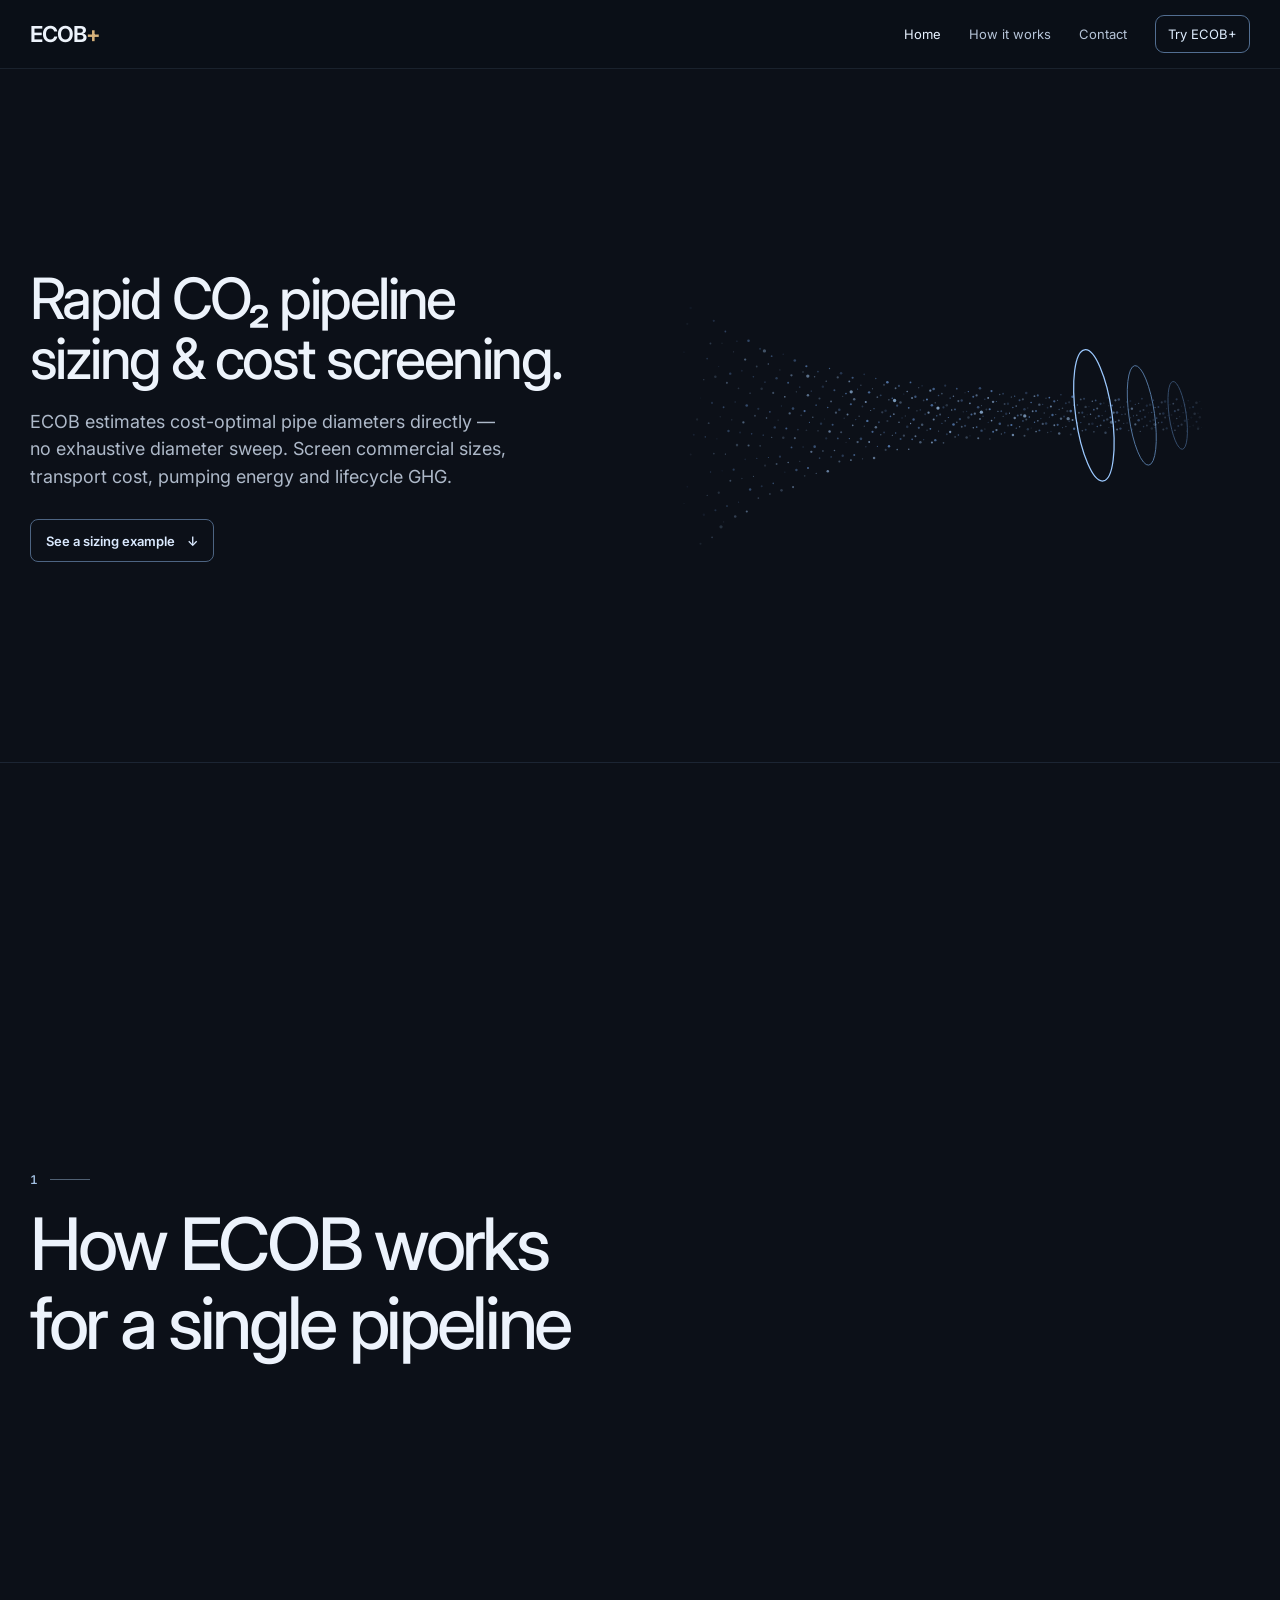
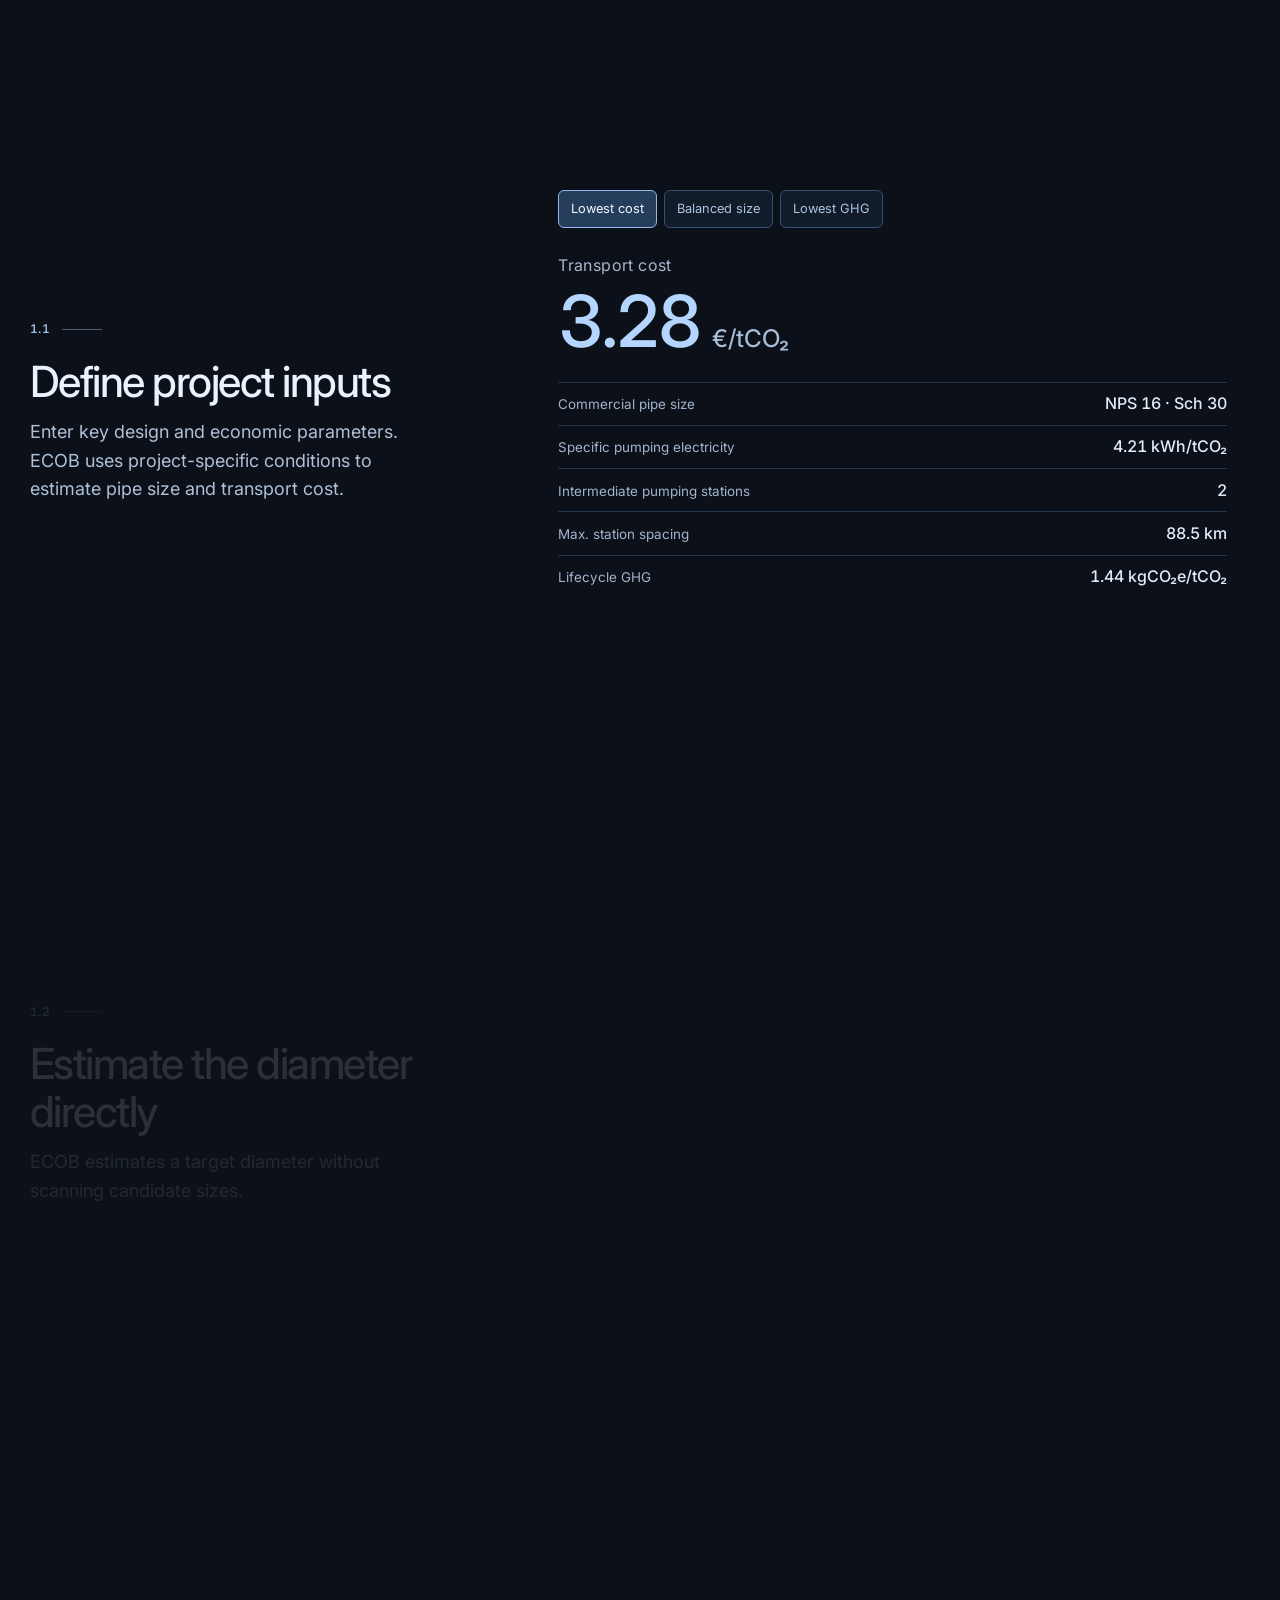
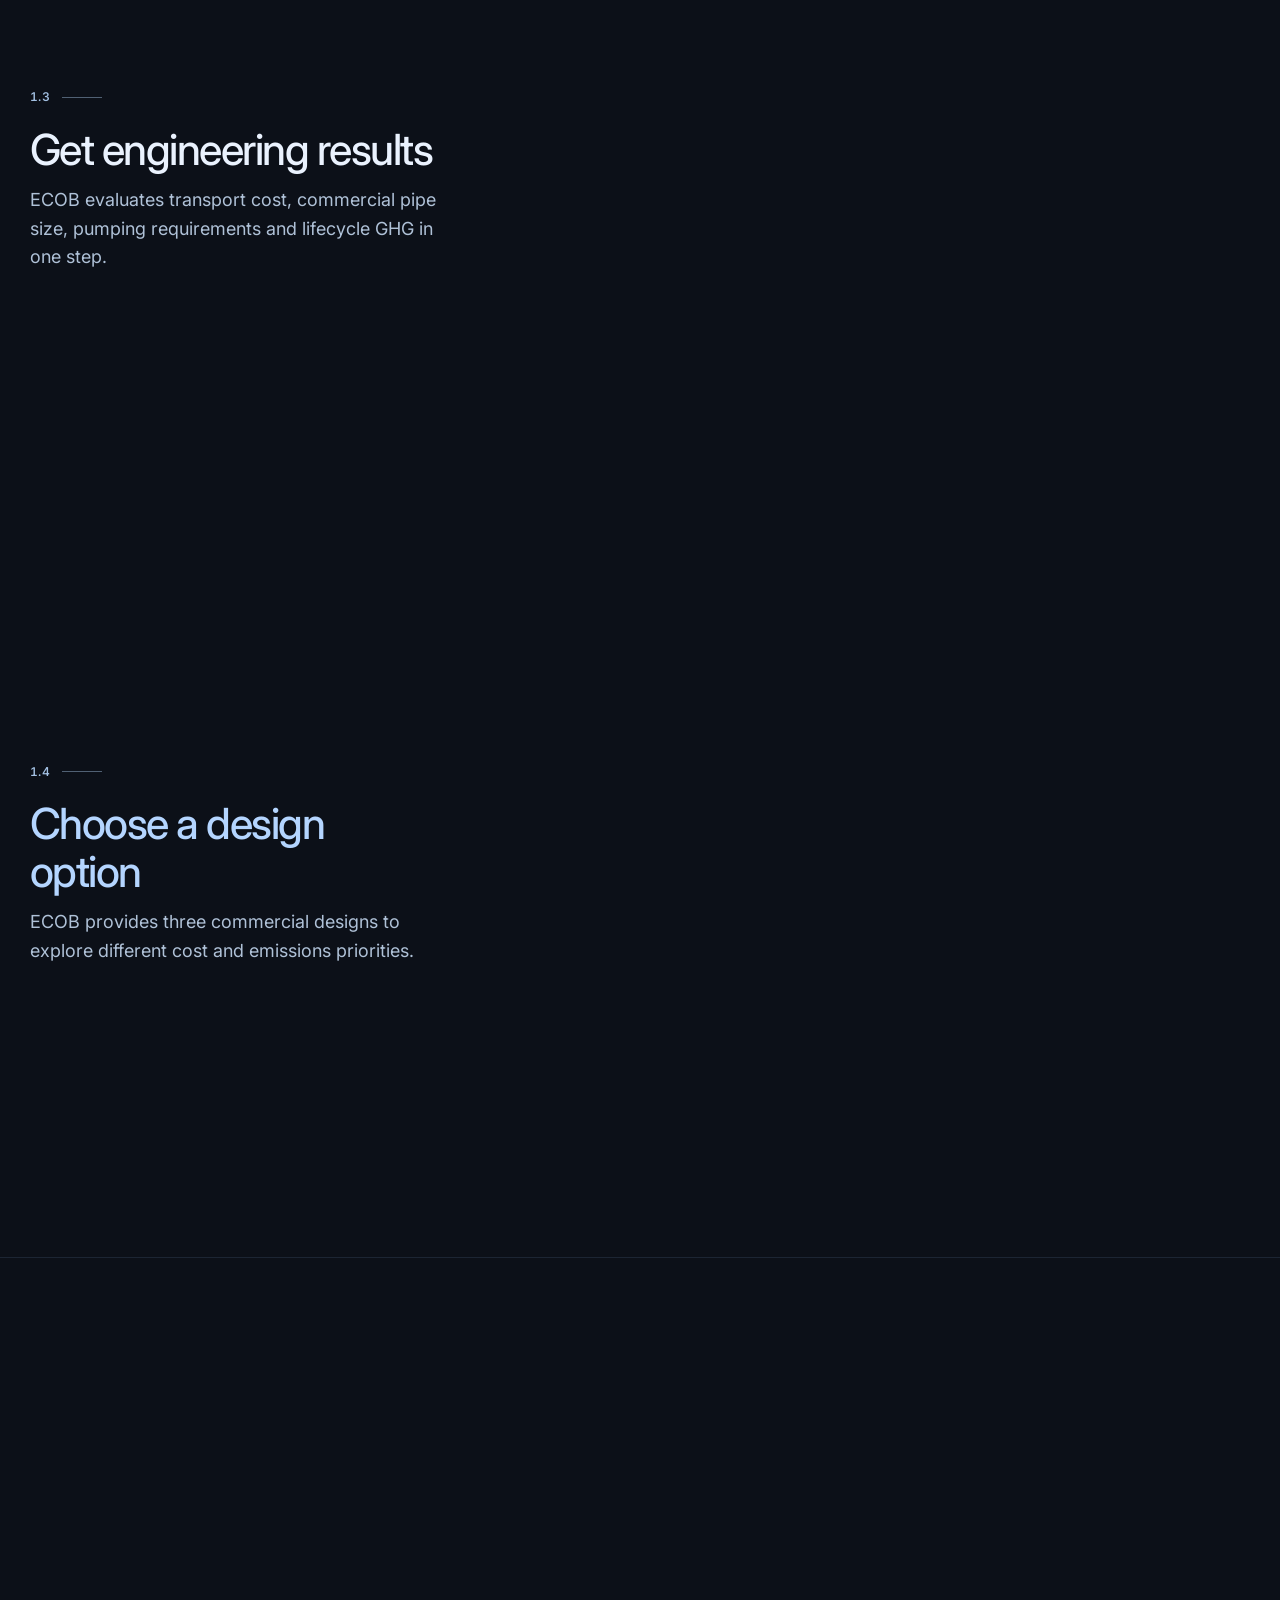
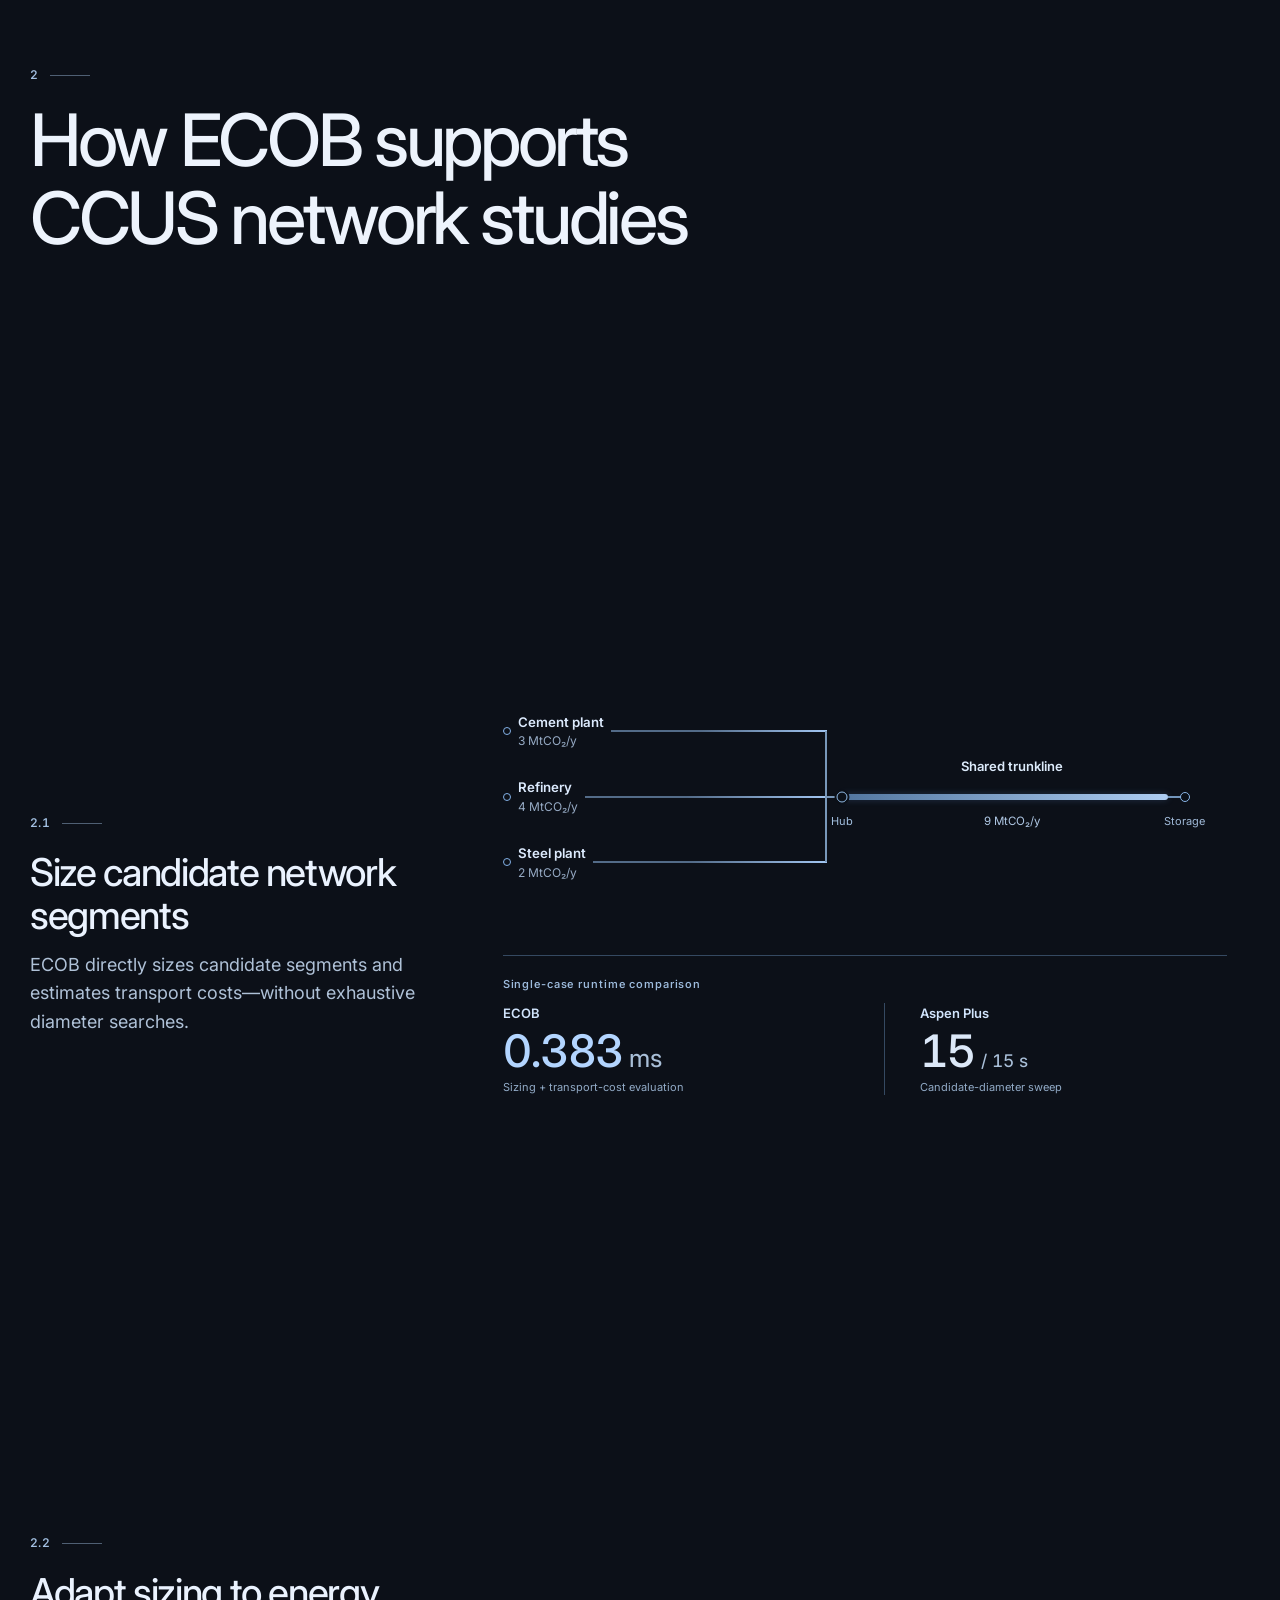
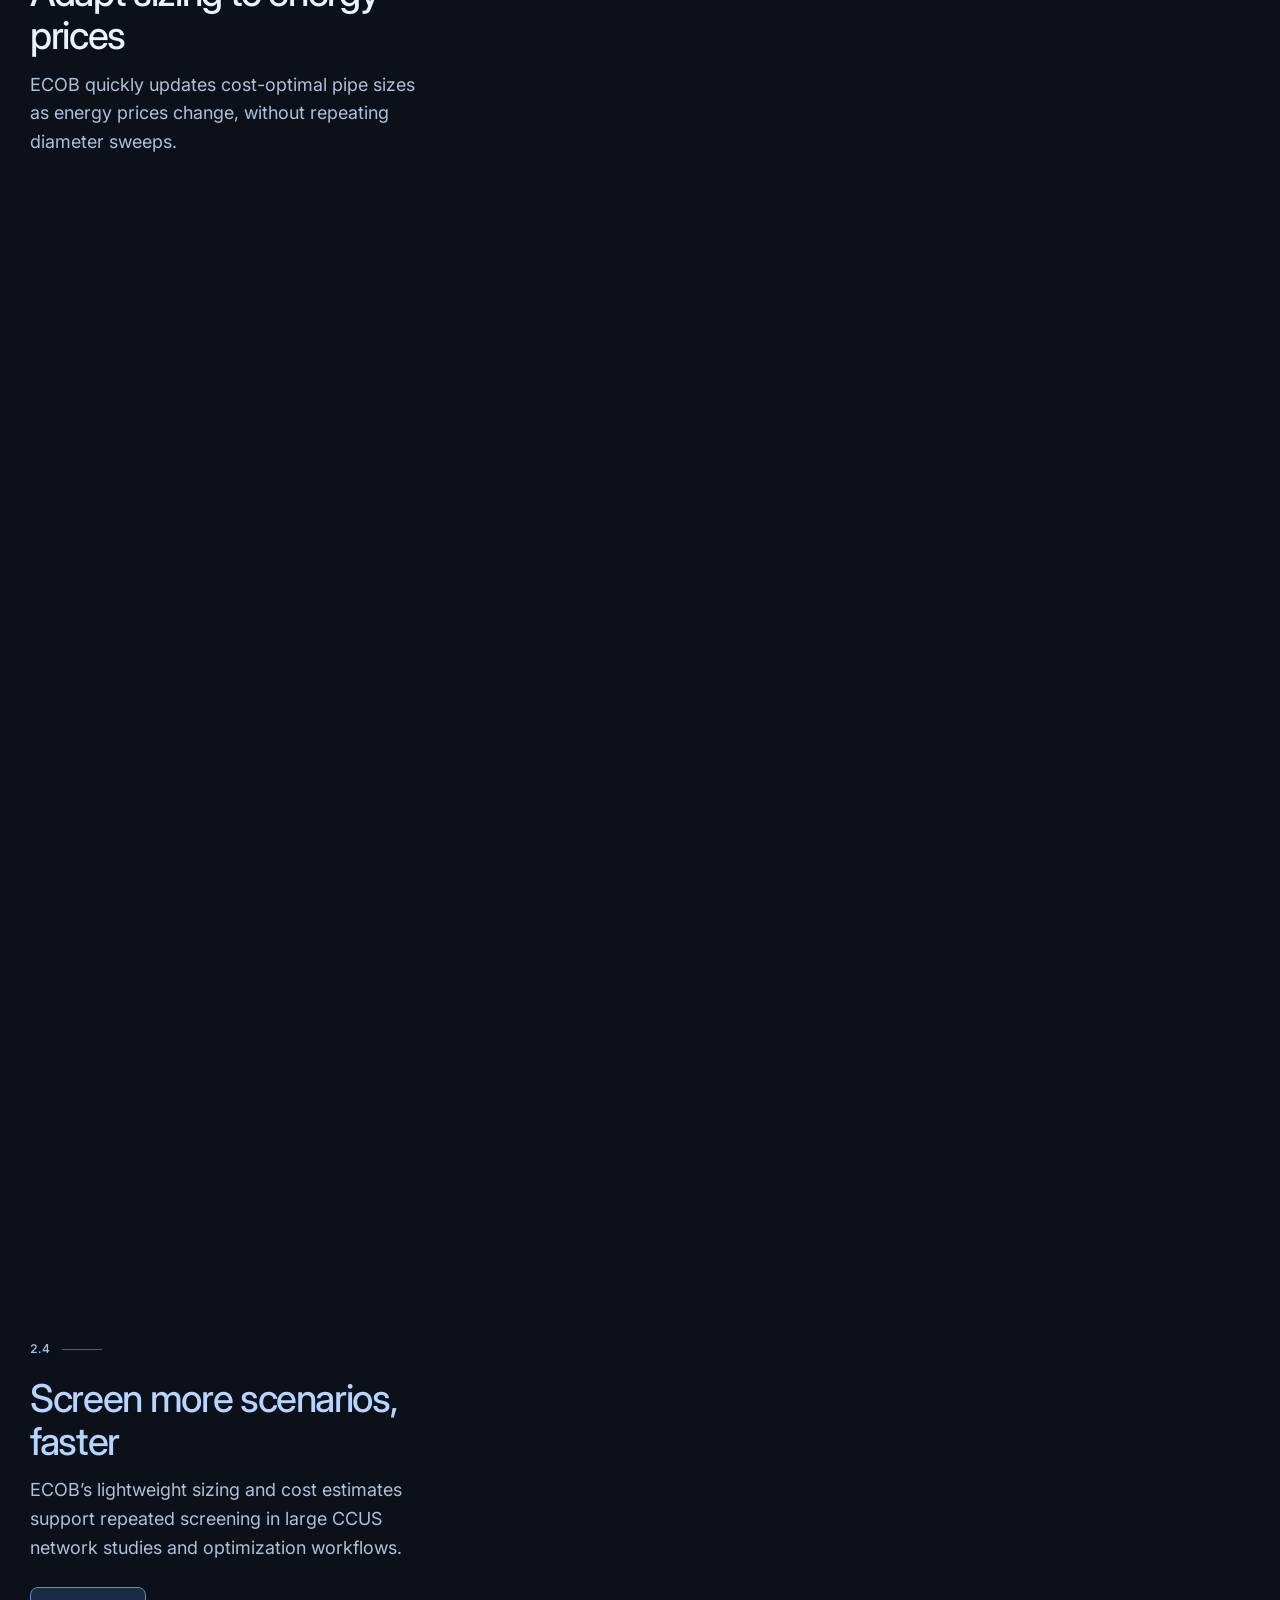
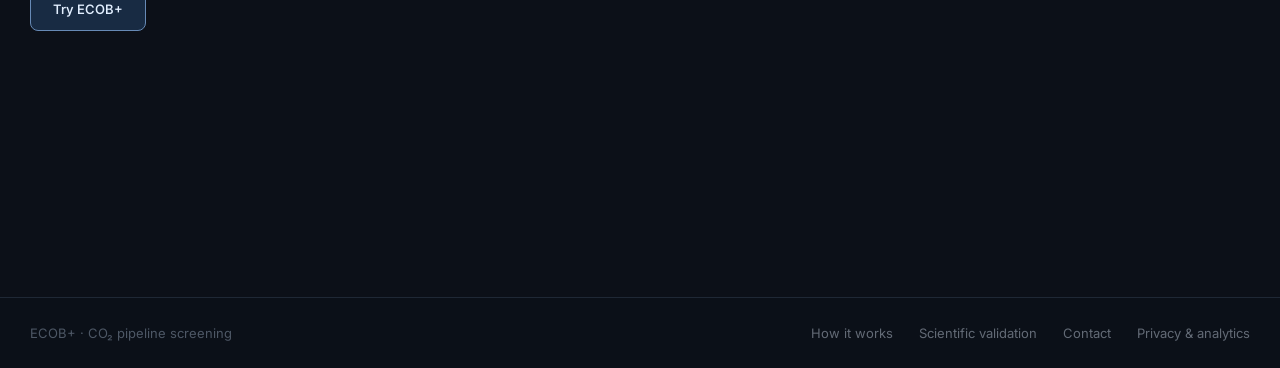
==== commit f3e4958c: "Add files via upload" ====
--- a/index.html
+++ b/index.html
@@ -726,7 +726,6 @@
  #hub-story .v137-mobile-panel .v137-panel-center{gap:18px;padding:10px 0 16px}
  #hub-story .v138-network{min-height:180px;grid-template-columns:minmax(0,1.12fr) 19px minmax(0,.93fr) 27px}
  #hub-story .v138-network .v137-net-source{height:53px;gap:4px}
- #hub-story .v138-network .v137-net-label strong{font-size:11px}
  #hub-story .v138-network .v137-net-label small{font-size:9px}
  #hub-story .v138-distance{display:none}
  #hub-story .v138-network .v137-net-trunk small{font-size:10px}
@@ -1433,6 +1432,12 @@
 #hub-story .v143-growth-slide .v138-expansion-values strong b{margin-left:.18em}
 @media(max-width:760px){#hub-story .v175-branch-pipe .branch-size-label{font-size:8px}#hub-story .v140-network:has(.v175-trunk-nps) .v137-net-trunk small{top:auto;bottom:calc(50% + 31px);font-size:9px;line-height:1.15}}
 </style>
+<style id="ecob-section-numbering">
+/* Same minimal chapter numbering as How it works. Numbers share the existing copy animation. */
+.v137-heading .v137-section-overline,.v137-step-head{display:flex;align-items:center;gap:12px;letter-spacing:.04em;font-variant-numeric:tabular-nums;color:#a3c0e2;font-size:12px;font-weight:550}
+.v137-heading .v137-section-overline::after{content:"";width:40px;height:1px;background:rgba(163,192,226,.45);flex:0 0 40px}
+.v137-step-head .v137-step-rule{width:40px;height:1px;background:rgba(163,192,226,.45);flex:0 0 40px}
+</style>
 </head>
 <body id="top"><a class="skip-link" href="#main">Skip to main content</a>
 <nav class="intro-nav" aria-label="Main navigation"><div class="wrap">
@@ -1451,15 +1456,15 @@
    
   </figure>
  </div></header>
-<section id="worked-example" class="story-chapter v137-chapter" aria-labelledby="story-size-title"><div class="wrap"><div class="story-heading v137-heading v142-chapter-intro"><div class="v142-intro-inner"><span class="v137-section-overline">01 / DIRECT PIPELINE SIZING</span><h2 id="story-size-title">How ECOB works for a single pipeline</h2></div></div><div class="v137-story-grid" id="v137-size-grid" data-v137-story="size">
-<div class="v137-steps"><div class="v137-step" id="size-scroll-step-1" data-v137-step="0" data-story="size" aria-label="Step 1 of 4"><div class="v137-step-copy">
-<div class="v137-step-head"><span class="v137-step-number">01 / 04</span><span class="v137-step-rule" aria-hidden="true"></span></div>
-<h3>Define project inputs</h3><p>Enter key design and economic parameters. ECOB uses project-specific conditions to estimate pipe size and transport cost.</p></div><div class="v137-mobile-slot" data-mobile-for="0"></div></div><div class="v137-step" id="size-scroll-step-2" data-v137-step="1" data-story="size" aria-label="Step 2 of 4"><div class="v137-step-copy">
-<div class="v137-step-head"><span class="v137-step-number">02 / 04</span><span class="v137-step-rule" aria-hidden="true"></span></div>
-<h3>Estimate the diameter directly</h3><p>ECOB estimates a target diameter without scanning candidate sizes.</p></div><div class="v137-mobile-slot" data-mobile-for="1"></div></div><div class="v137-step" id="size-scroll-step-3" data-v137-step="2" data-story="size" aria-label="Step 3 of 4"><div class="v137-step-copy">
-<div class="v137-step-head"><span class="v137-step-number">03 / 04</span><span class="v137-step-rule" aria-hidden="true"></span></div>
-<h3>Get engineering results</h3><p>ECOB evaluates transport cost, commercial pipe size, pumping requirements and lifecycle GHG in one step.</p></div><div class="v137-mobile-slot" data-mobile-for="2"></div></div><div class="v137-step" id="size-scroll-step-4" data-v137-step="3" data-story="size" aria-label="Step 4 of 4"><div class="v137-step-copy">
-<div class="v137-step-head"><span class="v137-step-number">04 / 04</span><span class="v137-step-rule" aria-hidden="true"></span></div>
+<section id="worked-example" class="story-chapter v137-chapter" aria-labelledby="story-size-title"><div class="wrap"><div class="story-heading v137-heading v142-chapter-intro"><div class="v142-intro-inner"><span class="v137-section-overline">1</span><h2 id="story-size-title">How ECOB works for a single pipeline</h2></div></div><div class="v137-story-grid" id="v137-size-grid" data-v137-story="size">
+<div class="v137-steps"><div class="v137-step" id="size-scroll-step-1" data-v137-step="0" data-story="size" aria-label="Section 1.1"><div class="v137-step-copy">
+<div class="v137-step-head"><span class="v137-step-number">1.1</span><span class="v137-step-rule" aria-hidden="true"></span></div>
+<h3>Define project inputs</h3><p>Enter key design and economic parameters. ECOB uses project-specific conditions to estimate pipe size and transport cost.</p></div><div class="v137-mobile-slot" data-mobile-for="0"></div></div><div class="v137-step" id="size-scroll-step-2" data-v137-step="1" data-story="size" aria-label="Section 1.2"><div class="v137-step-copy">
+<div class="v137-step-head"><span class="v137-step-number">1.2</span><span class="v137-step-rule" aria-hidden="true"></span></div>
+<h3>Estimate the diameter directly</h3><p>ECOB estimates a target diameter without scanning candidate sizes.</p></div><div class="v137-mobile-slot" data-mobile-for="1"></div></div><div class="v137-step" id="size-scroll-step-3" data-v137-step="2" data-story="size" aria-label="Section 1.3"><div class="v137-step-copy">
+<div class="v137-step-head"><span class="v137-step-number">1.3</span><span class="v137-step-rule" aria-hidden="true"></span></div>
+<h3>Get engineering results</h3><p>ECOB evaluates transport cost, commercial pipe size, pumping requirements and lifecycle GHG in one step.</p></div><div class="v137-mobile-slot" data-mobile-for="2"></div></div><div class="v137-step" id="size-scroll-step-4" data-v137-step="3" data-story="size" aria-label="Section 1.4"><div class="v137-step-copy">
+<div class="v137-step-head"><span class="v137-step-number">1.4</span><span class="v137-step-rule" aria-hidden="true"></span></div>
 <h3>Choose a design option</h3><p>ECOB provides three commercial designs to explore different cost and emissions priorities.</p></div><div class="v137-mobile-slot" data-mobile-for="3"></div></div></div>
 <div class="v137-stage"><div class="v137-stage-frame"><div class="v137-slide is-active" data-panel="0" aria-hidden="false" >
 <div class="v137-panel-center"><div class="v137-parameters">
@@ -1478,15 +1483,15 @@
 <div class="v137-choice-result v165-result"><div class="v165-cost-hero"><span class="v137-result-hint">Transport cost</span><div class="v165-cost-line"><strong data-v137-choice="cost">3.28</strong><span>€/tCO₂</span></div></div><dl class="v137-reference-metrics v165-metrics"><div><dt>Commercial pipe size</dt><dd data-v137-choice="nps">NPS 16 · Sch 30</dd></div><div><dt>Specific pumping electricity</dt><dd data-v137-choice="energy">4.21 kWh/tCO₂</dd></div><div><dt>Intermediate pumping stations</dt><dd data-v137-choice="stations">2</dd></div><div><dt>Max. station spacing</dt><dd data-v137-choice="maxLen">88.5 km</dd></div><div><dt>Lifecycle GHG</dt><dd data-v137-choice="ghg">1.44 kgCO₂e/tCO₂</dd></div></dl></div></div>
 <div class="v137-panel-foot"></div></div></div></div>
 </div></div></section>
-<section id="hub-story" class="story-chapter v137-chapter v138-network-chapter" aria-labelledby="story-hub-title"><div class="wrap"><div class="story-heading v137-heading v142-chapter-intro"><div class="v142-intro-inner"><span class="v137-section-overline">02 / CCUS NETWORK STUDIES</span><h2 id="story-hub-title">How ECOB supports CCUS network studies</h2></div></div>
- <div class="v137-story-grid" id="v137-hub-grid" data-v137-story="hub"><div class="v137-steps"><div class="v137-step v138-step" id="hub-scroll-step-1" data-v137-step="0" data-story="hub" aria-label="Step 1 of 4"><div class="v137-step-copy">
-    <div class="v137-step-head"><span class="v137-step-number">01 / 04</span><span class="v137-step-rule" aria-hidden="true"></span></div>
-    <h3>Size candidate network segments</h3><p>ECOB directly sizes candidate segments and estimates transport costs—without exhaustive diameter searches.</p></div><div class="v137-mobile-slot" data-mobile-for="0"></div></div><div class="v137-step v138-step" id="hub-scroll-step-2" data-v137-step="1" data-story="hub" aria-label="Step 2 of 4"><div class="v137-step-copy">
-    <div class="v137-step-head"><span class="v137-step-number">02 / 04</span><span class="v137-step-rule" aria-hidden="true"></span></div>
-    <h3>Adapt sizing to energy prices</h3><p>ECOB quickly updates cost-optimal pipe sizes as energy prices change, without repeating diameter sweeps.</p></div><div class="v137-mobile-slot" data-mobile-for="1"></div></div><div class="v137-step v138-step" id="hub-scroll-step-3" data-v137-step="2" data-story="hub" aria-label="Step 3 of 4"><div class="v137-step-copy">
-    <div class="v137-step-head"><span class="v137-step-number">03 / 04</span><span class="v137-step-rule" aria-hidden="true"></span></div>
-    <h3>Update designs as CO₂ flows change</h3><p>ECOB rapidly re-sizes network segments as CO₂ flows change, using updated project conditions.</p></div><div class="v137-mobile-slot" data-mobile-for="2"></div></div><div class="v137-step v138-step" id="hub-scroll-step-4" data-v137-step="3" data-story="hub" aria-label="Step 4 of 4"><div class="v137-step-copy">
-    <div class="v137-step-head"><span class="v137-step-number">04 / 04</span><span class="v137-step-rule" aria-hidden="true"></span></div>
+<section id="hub-story" class="story-chapter v137-chapter v138-network-chapter" aria-labelledby="story-hub-title"><div class="wrap"><div class="story-heading v137-heading v142-chapter-intro"><div class="v142-intro-inner"><span class="v137-section-overline">2</span><h2 id="story-hub-title">How ECOB supports CCUS network studies</h2></div></div>
+ <div class="v137-story-grid" id="v137-hub-grid" data-v137-story="hub"><div class="v137-steps"><div class="v137-step v138-step" id="hub-scroll-step-1" data-v137-step="0" data-story="hub" aria-label="Section 2.1"><div class="v137-step-copy">
+    <div class="v137-step-head"><span class="v137-step-number">2.1</span><span class="v137-step-rule" aria-hidden="true"></span></div>
+    <h3>Size candidate network segments</h3><p>ECOB directly sizes candidate segments and estimates transport costs—without exhaustive diameter searches.</p></div><div class="v137-mobile-slot" data-mobile-for="0"></div></div><div class="v137-step v138-step" id="hub-scroll-step-2" data-v137-step="1" data-story="hub" aria-label="Section 2.2"><div class="v137-step-copy">
+    <div class="v137-step-head"><span class="v137-step-number">2.2</span><span class="v137-step-rule" aria-hidden="true"></span></div>
+    <h3>Adapt sizing to energy prices</h3><p>ECOB quickly updates cost-optimal pipe sizes as energy prices change, without repeating diameter sweeps.</p></div><div class="v137-mobile-slot" data-mobile-for="1"></div></div><div class="v137-step v138-step" id="hub-scroll-step-3" data-v137-step="2" data-story="hub" aria-label="Section 2.3"><div class="v137-step-copy">
+    <div class="v137-step-head"><span class="v137-step-number">2.3</span><span class="v137-step-rule" aria-hidden="true"></span></div>
+    <h3>Update designs as CO₂ flows change</h3><p>ECOB rapidly re-sizes network segments as CO₂ flows change, using updated project conditions.</p></div><div class="v137-mobile-slot" data-mobile-for="2"></div></div><div class="v137-step v138-step" id="hub-scroll-step-4" data-v137-step="3" data-story="hub" aria-label="Section 2.4"><div class="v137-step-copy">
+    <div class="v137-step-head"><span class="v137-step-number">2.4</span><span class="v137-step-rule" aria-hidden="true"></span></div>
     <h3>Screen more scenarios, faster</h3><p>ECOB’s lightweight sizing and cost estimates support repeated screening in large CCUS network studies and optimization workflows.</p><a class="v137-explore-btn" href="calculator.html#calculator">Try ECOB+</a></div><div class="v137-mobile-slot" data-mobile-for="3"></div></div></div><div class="v137-stage"><div class="v137-stage-frame"><div class="v137-slide is-active v138-hub-slide v140-baseline-slide" data-panel="0" aria-hidden="false" >
       <div class="v137-panel-center"><div class="v137-network v138-network v140-network" data-network-year="2026" aria-label="Illustrative 2026 and 2030 CCUS hub candidate pipeline segments">
       <div class="v137-network-branches"><div class="v137-net-source"><span class="v137-net-dot"></span><span class="v137-net-label"><strong>Cement plant</strong><small>3 MtCO₂/y</small></span><span class="v175-branch-pipe"><i aria-hidden="true"></i><b class="segment-nps"><em class="branch-size-label">Pipe size</em>NPS 12¾</b></span></div><div class="v137-net-source"><span class="v137-net-dot"></span><span class="v137-net-label"><strong>Refinery</strong><small>4 MtCO₂/y</small></span><span class="v175-branch-pipe"><i aria-hidden="true"></i><b class="segment-nps"><em class="branch-size-label">Pipe size</em>NPS 14</b></span></div><div class="v137-net-source is-future"><span class="v137-net-dot"></span><span class="v137-net-label"><strong>Steel plant</strong><small>Connects in 2030</small></span><span class="v175-branch-pipe"><i aria-hidden="true"></i></span></div></div>
@@ -1636,33 +1641,6 @@
   return fraction*fraction*(3-2*fraction);
 };
 
-function copyFocus(element,weight,floor){
-  element.style.setProperty('--copy-opacity',(floor+(1-floor)*weight).toFixed(3));
-}
-
-function watchStorySteps(scene,render){
-  const [first,second]=scene.querySelectorAll('.story-step');
-  let previous;
-  scrollScenes.push(height=>{
-    const compact=compactStory.matches;
-    const bounds=second.getBoundingClientRect();
-    const readingLine=(bounds.top+(compact?0:bounds.height*.22))/height;
-    const progress=1-easeInRange(readingLine,.34,.82);
-    const step=progress>=.5?1:0;
-    const reveal=reducedMotion.matches?step:easeInRange(progress,.14,.86);
-    scene.style.setProperty('--story-progress',reveal.toFixed(3));
-    if(!reducedMotion.matches){
-      const focus=compact?.72:.58;
-      copyFocus(first,1-progress,focus);
-      copyFocus(second,progress,focus);
-      second.style.setProperty('--action-opacity',(.78+.22*progress).toFixed(3));
-    }
-    if(step!==previous){
-      render(step);
-      previous=step;
-    }
-  });
-}
 
 /* v137: single-pipe story initialized below. */
 const viewportCopy=[...document.querySelectorAll([
@@ -1673,12 +1651,14 @@
 scrollScenes.push(height=>{
   if(reducedMotion.matches)return;
   const floor=compactStory.matches?.60:.42;
-  for(const element of viewportCopy){
-    const {top,bottom}=element.getBoundingClientRect();
+  const bounds=viewportCopy.map(element=>element.getBoundingClientRect());
+  for(const [i,element] of viewportCopy.entries()){
+    const {top,bottom}=bounds[i];
     const entering=1-easeInRange(top/height,.72,.99);
     const leaving=easeInRange(bottom/height,.055,.29);
     const visibility=Math.min(entering,leaving);
-    element.style.setProperty('--viewport-opacity',(floor+(1-floor)*visibility).toFixed(3));
+    const opacity=(floor+(1-floor)*visibility).toFixed(3);
+    if(element.style.getPropertyValue('--viewport-opacity')!==opacity)element.style.setProperty('--viewport-opacity',opacity);
   }
 });
 
@@ -1833,15 +1813,16 @@
   }
   const clamp=n=>Math.max(0,Math.min(1,n));
   const smooth=n=>{const x=clamp(n);return x*x*(3-2*x);};
-  for(const el of v142ChapterTitles){
-    const title=el.querySelector('.v142-intro-inner');
-    if(!title)continue;
-    const r=title.getBoundingClientRect();
+  const titleBounds=v142ChapterTitles.map(el=>el.querySelector('.v142-intro-inner')?.getBoundingClientRect());
+  for(const [i,el] of v142ChapterTitles.entries()){
+    const r=titleBounds[i];
+    if(!r)continue;
     const enter=1-smooth((r.top-height*.68)/(height*.39));
     const exit=smooth((r.bottom-height*.08)/(height*.21));
     const visibility=Math.min(enter,exit);
-    el.style.setProperty('--v142-title-opacity',(0.12+0.88*visibility).toFixed(3));
-    el.style.setProperty('--v142-title-lift',((1-visibility)*15).toFixed(1)+'px');
+    const opacity=(0.12+0.88*visibility).toFixed(3),lift=((1-visibility)*15).toFixed(1)+'px';
+    if(el.style.getPropertyValue('--v142-title-opacity')!==opacity)el.style.setProperty('--v142-title-opacity',opacity);
+    if(el.style.getPropertyValue('--v142-title-lift')!==lift)el.style.setProperty('--v142-title-lift',lift);
   }
 });
 
@@ -1892,11 +1873,19 @@
   }
 
   function loadAnalytics(){
-    if(gaLoaded || gaFailed || !canRunAnalytics()) return;
+    if(gaFailed || !canRunAnalytics()) return;
+    if(gaLoaded){
+      if(window['ga-disable-'+GA_ID]){
+        window['ga-disable-'+GA_ID]=false;
+        window.gtag?.('consent','update',{analytics_storage:'granted'});
+      }
+      return;
+    }
     try{
       window.dataLayer=window.dataLayer||[];
       window.gtag=window.gtag||function(){window.dataLayer.push(arguments);};
       window['ga-disable-'+GA_ID]=false;
+      window.gtag('consent','update',{analytics_storage:'granted',ad_storage:'denied',ad_user_data:'denied',ad_personalization:'denied'});
       window.gtag('js',new Date());
       window.gtag('config',GA_ID,{
         anonymize_ip:true,
@@ -2026,7 +2015,7 @@
  // v144 single-case runtime playback. This animates previously measured runtimes;
  // it does NOT run Aspen Plus or rerun the ECOB model.
  // Numerals retain their final reference values in static/reduced-motion mode.
- let benchSession=null;
+ let benchSession=null, benchPlayed=false;
  const desktopBench=benchmarkPanels.find(el=>el.matches('.v137-slide'));
  const mobileBench=benchmarkPanels.find(el=>el.matches('.v137-mobile-panel'));
  function stopBenchPlayback(){
@@ -2051,7 +2040,8 @@
  }
  function startBenchPlayback(panel){
    stopBenchPlayback();
-   if(!panel||prefersReduced.matches)return;
+   if(!panel||prefersReduced.matches||benchPlayed)return;
+   benchPlayed=true;
    const ecob=panel.querySelector('[data-v143-bench="ecob"]');
    const aspen=panel.querySelector('[data-v143-bench="aspen"]');
    if(!ecob||!aspen)return;
@@ -2108,7 +2098,8 @@
        : !!(target?.classList.contains('is-active') && frameRect && frameRect.top<height*.90
            && frameRect.bottom>height*.12 && stepRect && stepRect.bottom>height*.10 && stepRect.top<height*.84);
    if(inFrame&&!prefersReduced.matches && !document.hidden){
-     if(benchSession?.panel!==target)startBenchPlayback(target);
+     if(!benchPlayed)startBenchPlayback(target);
+     else if(benchSession&&benchSession.panel!==target)stopBenchPlayback();
    }else if(benchSession){
      stopBenchPlayback();
    }
@@ -2144,7 +2135,7 @@
  updateScrollScenes();
 })();
 </script>
-<nav class="ecob-chapter-rail" aria-label="Jump to page section"><a href="#top" aria-label="Overview" class="is-current" aria-current="location"><span aria-hidden="true">Overview</span></a><a href="#size-scroll-step-1" aria-label="Project inputs"><span aria-hidden="true">Project inputs</span></a><a href="#size-scroll-step-2" aria-label="Direct sizing"><span aria-hidden="true">Direct sizing</span></a><a href="#size-scroll-step-3" aria-label="Engineering results"><span aria-hidden="true">Engineering results</span></a><a href="#size-scroll-step-4" aria-label="Design options"><span aria-hidden="true">Design options</span></a><a href="#hub-scroll-step-1" aria-label="Network sizing"><span aria-hidden="true">Network sizing</span></a><a href="#hub-scroll-step-2" aria-label="Energy prices"><span aria-hidden="true">Energy prices</span></a><a href="#hub-scroll-step-3" aria-label="Flow scenarios"><span aria-hidden="true">Flow scenarios</span></a><a href="#hub-scroll-step-4" aria-label="Performance"><span aria-hidden="true">Performance</span></a></nav>
+<nav class="ecob-chapter-rail" aria-label="Jump to page section"><a href="#top" aria-label="Overview" class="is-current" aria-current="location"><span aria-hidden="true">Overview</span></a><a href="#size-scroll-step-1" aria-label="1.1 · Project inputs"><span aria-hidden="true">1.1 · Project inputs</span></a><a href="#size-scroll-step-2" aria-label="1.2 · Direct sizing"><span aria-hidden="true">1.2 · Direct sizing</span></a><a href="#size-scroll-step-3" aria-label="1.3 · Engineering results"><span aria-hidden="true">1.3 · Engineering results</span></a><a href="#size-scroll-step-4" aria-label="1.4 · Design options"><span aria-hidden="true">1.4 · Design options</span></a><a href="#hub-scroll-step-1" aria-label="2.1 · Network sizing"><span aria-hidden="true">2.1 · Network sizing</span></a><a href="#hub-scroll-step-2" aria-label="2.2 · Energy prices"><span aria-hidden="true">2.2 · Energy prices</span></a><a href="#hub-scroll-step-3" aria-label="2.3 · Flow scenarios"><span aria-hidden="true">2.3 · Flow scenarios</span></a><a href="#hub-scroll-step-4" aria-label="2.4 · Performance"><span aria-hidden="true">2.4 · Performance</span></a></nav>
 <script id="ecob-rail-behavior">
 (() => {
  const rail=document.querySelector('.ecob-chapter-rail'); if(!rail)return;
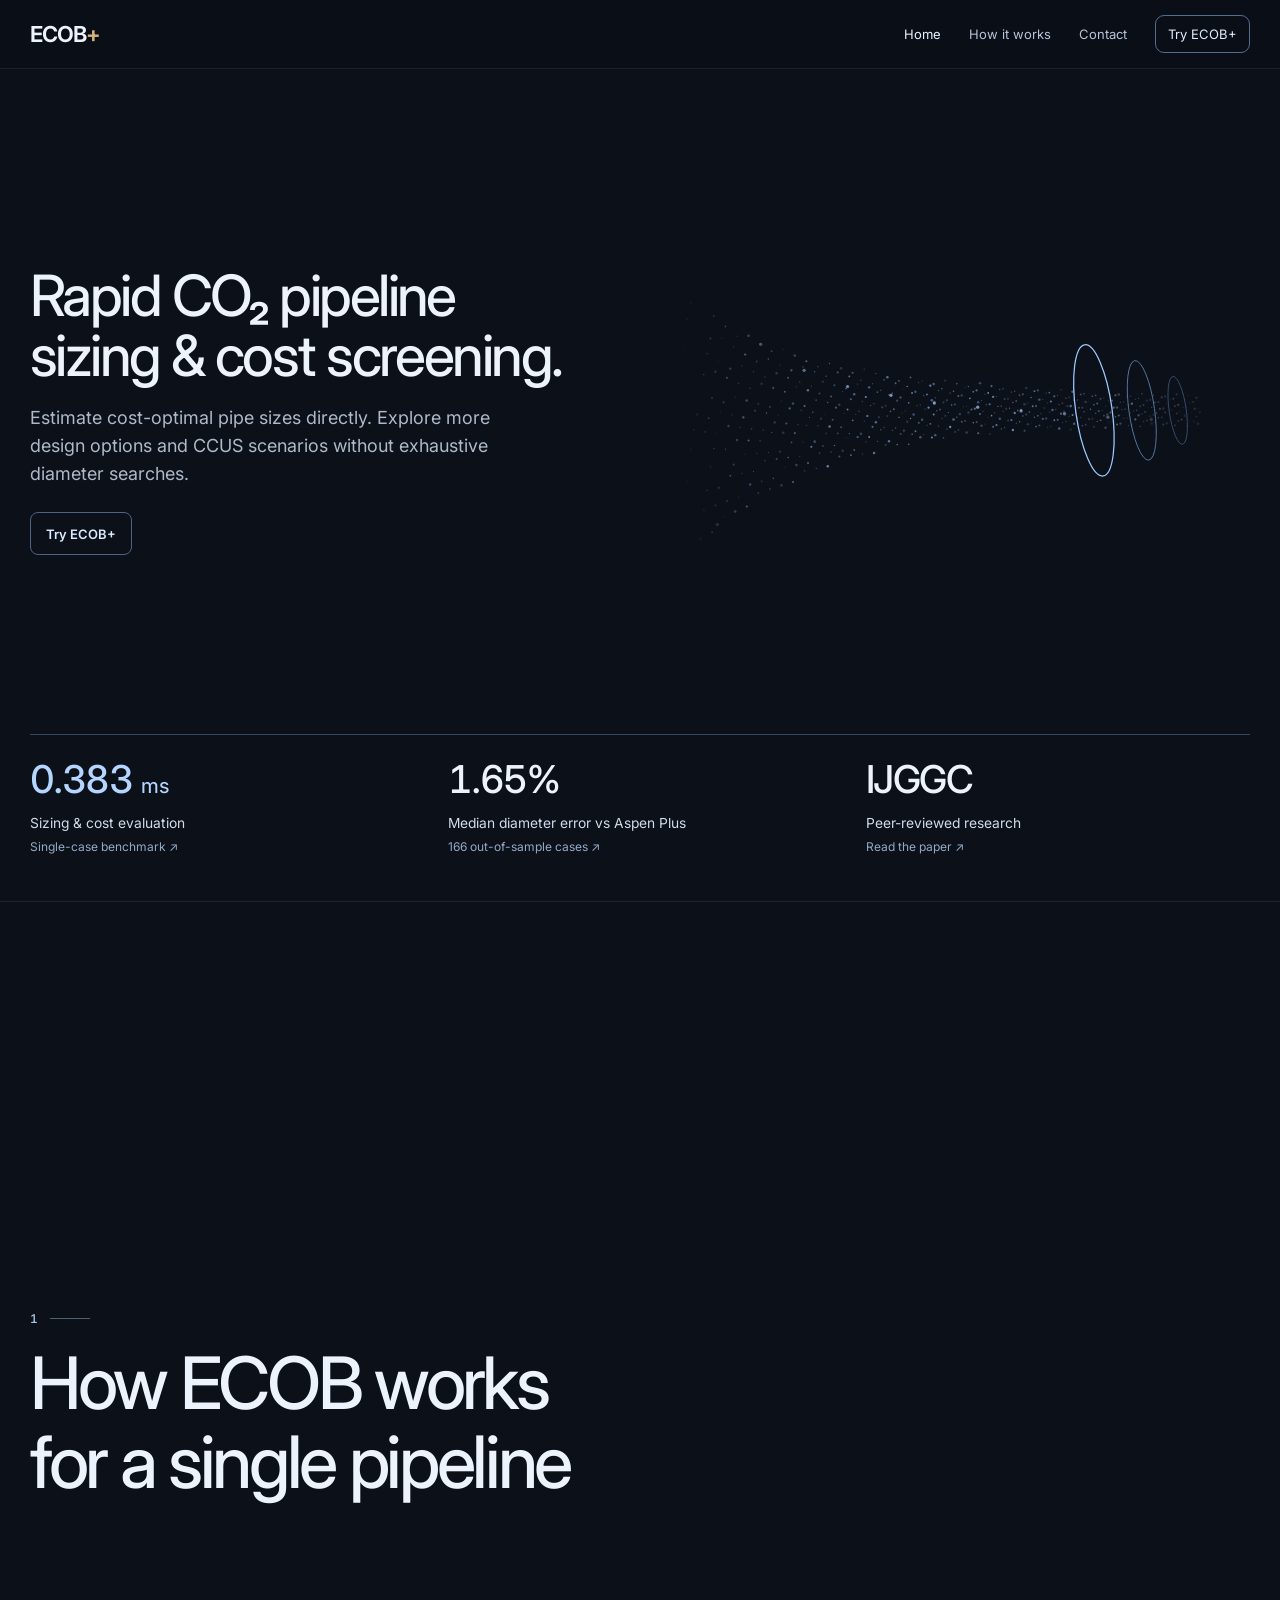
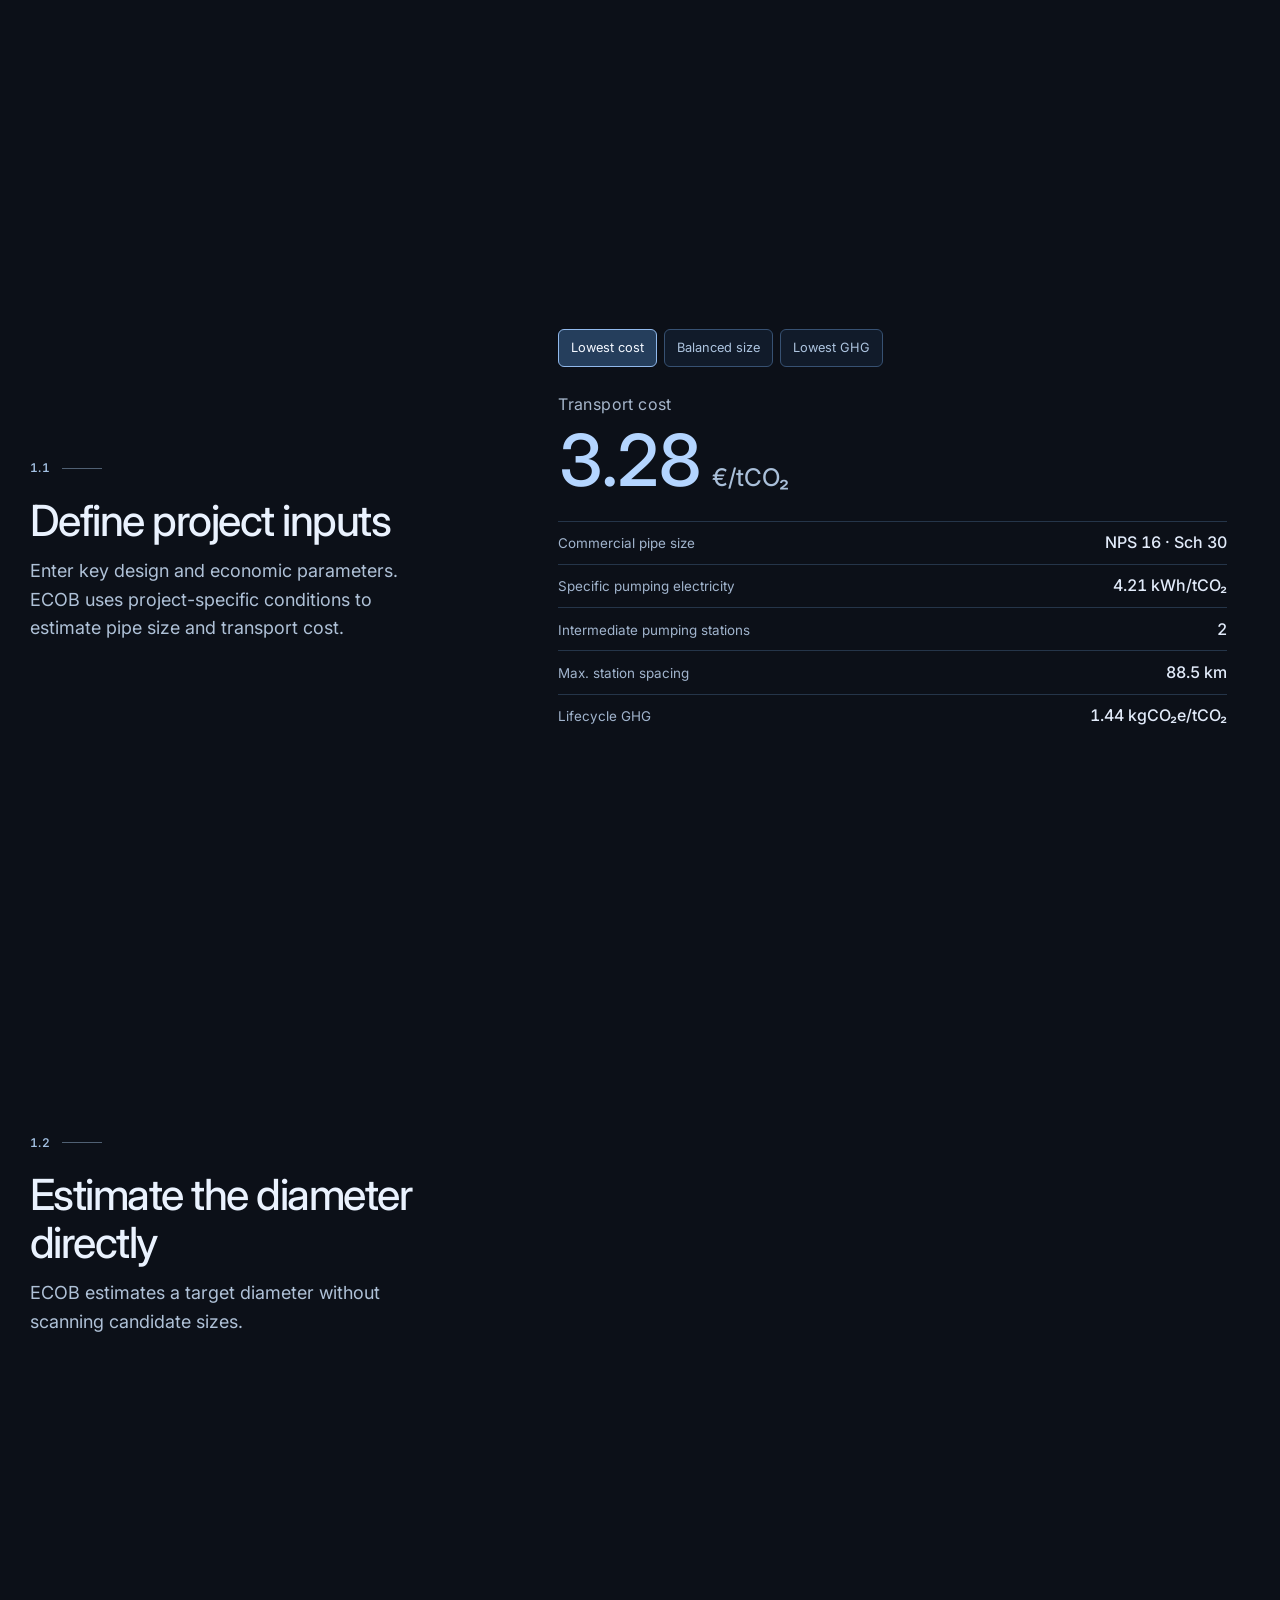
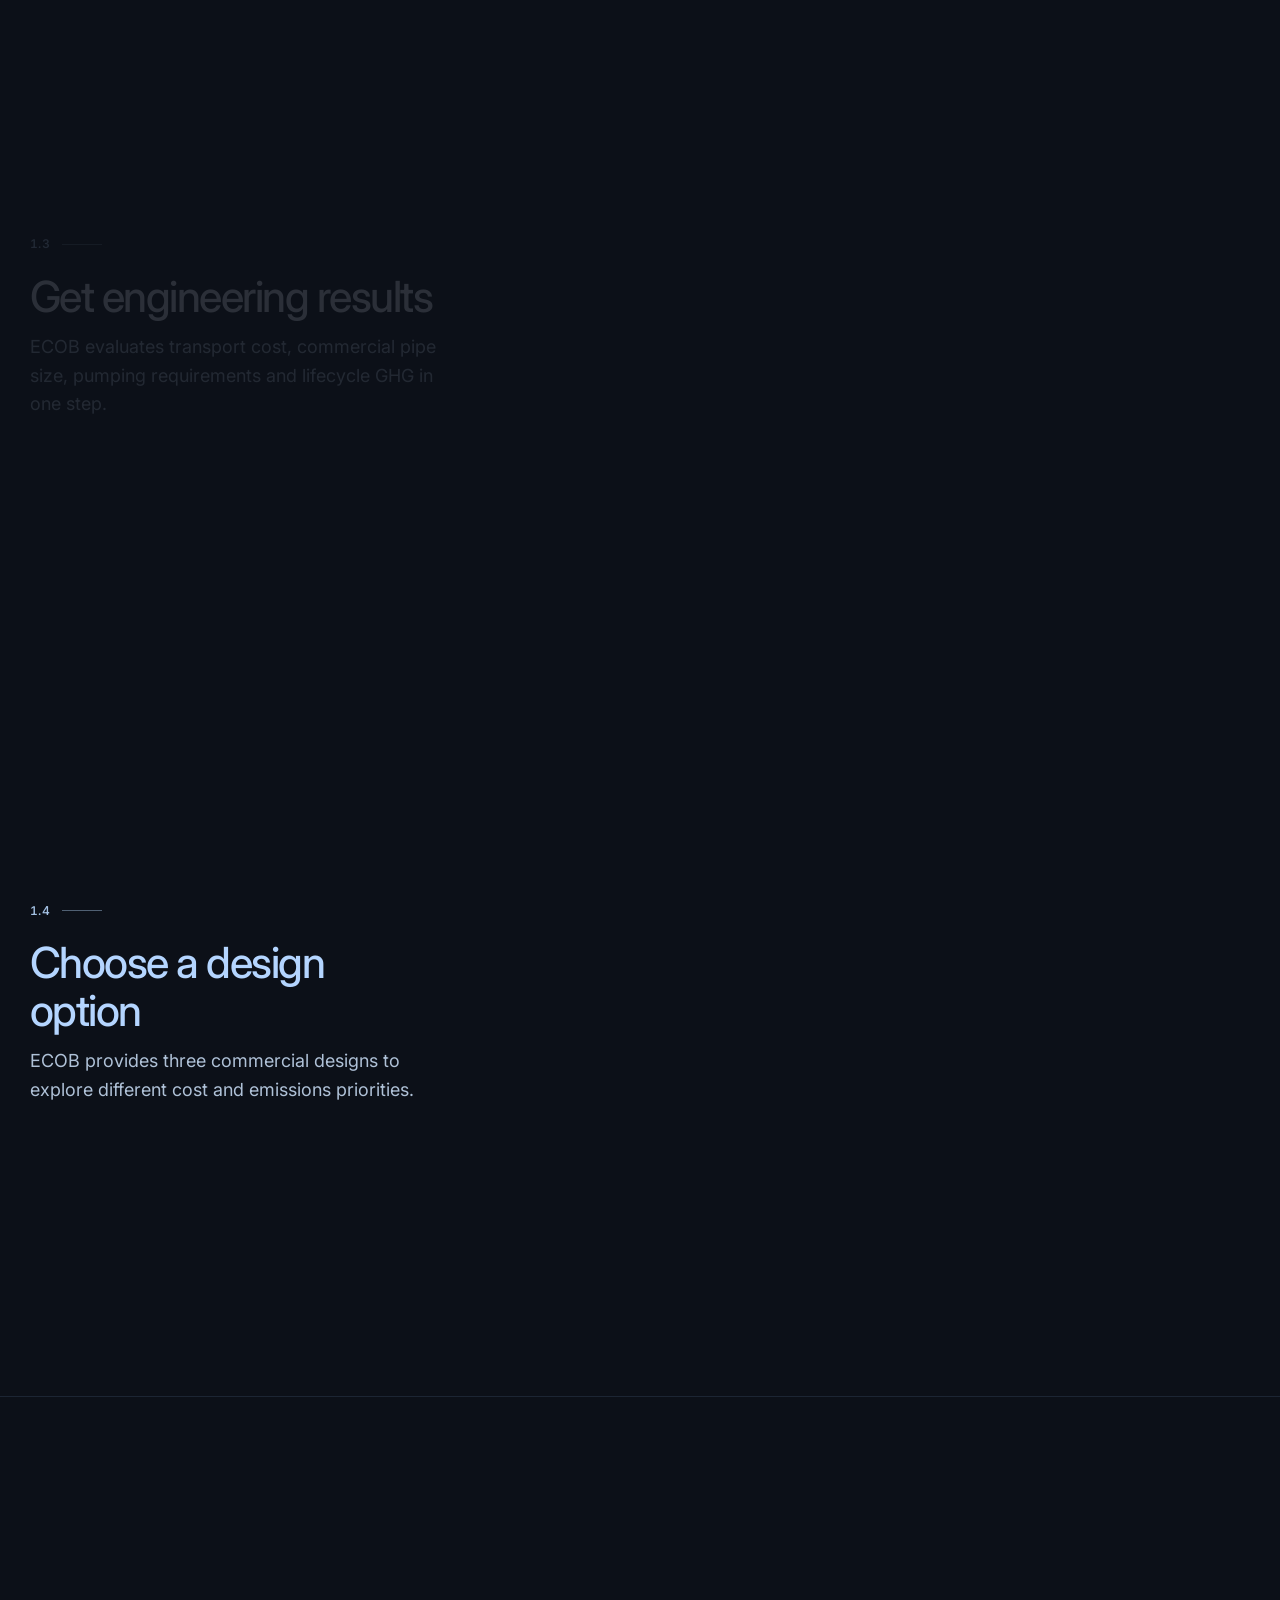
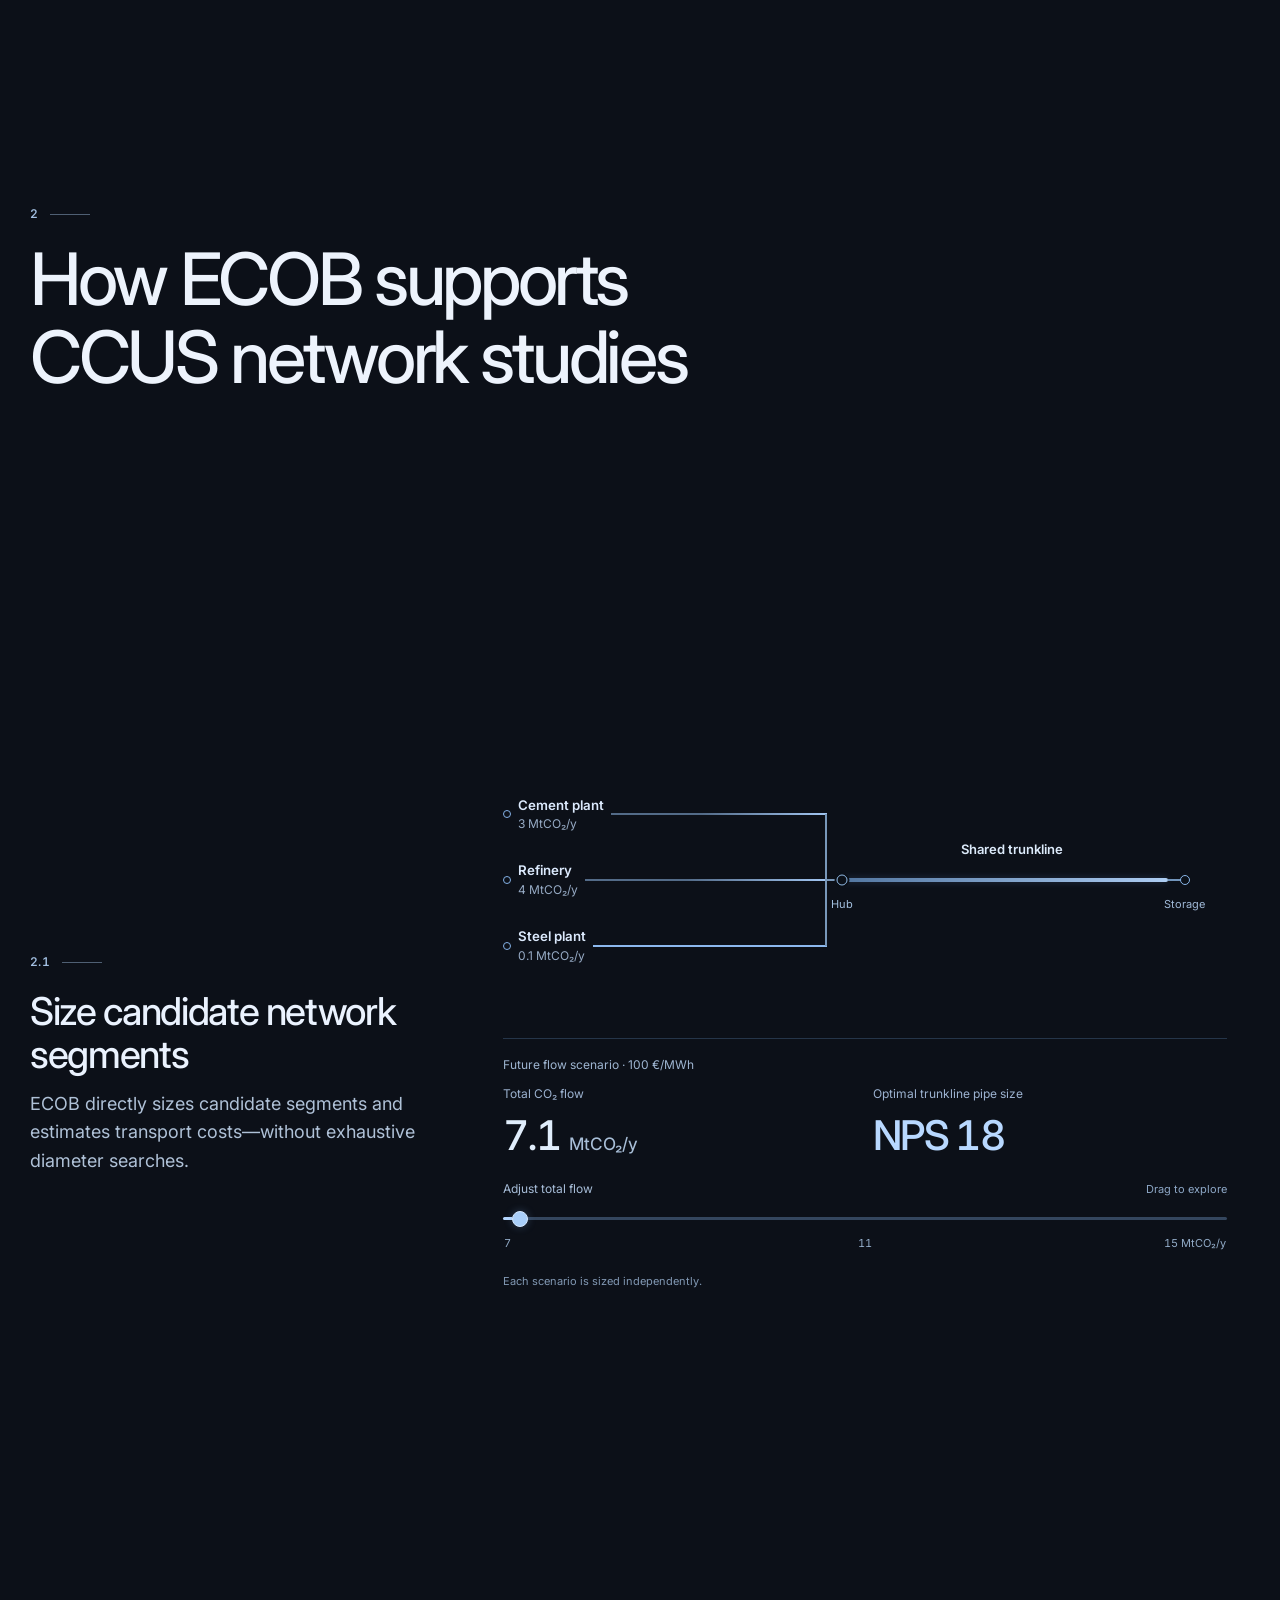
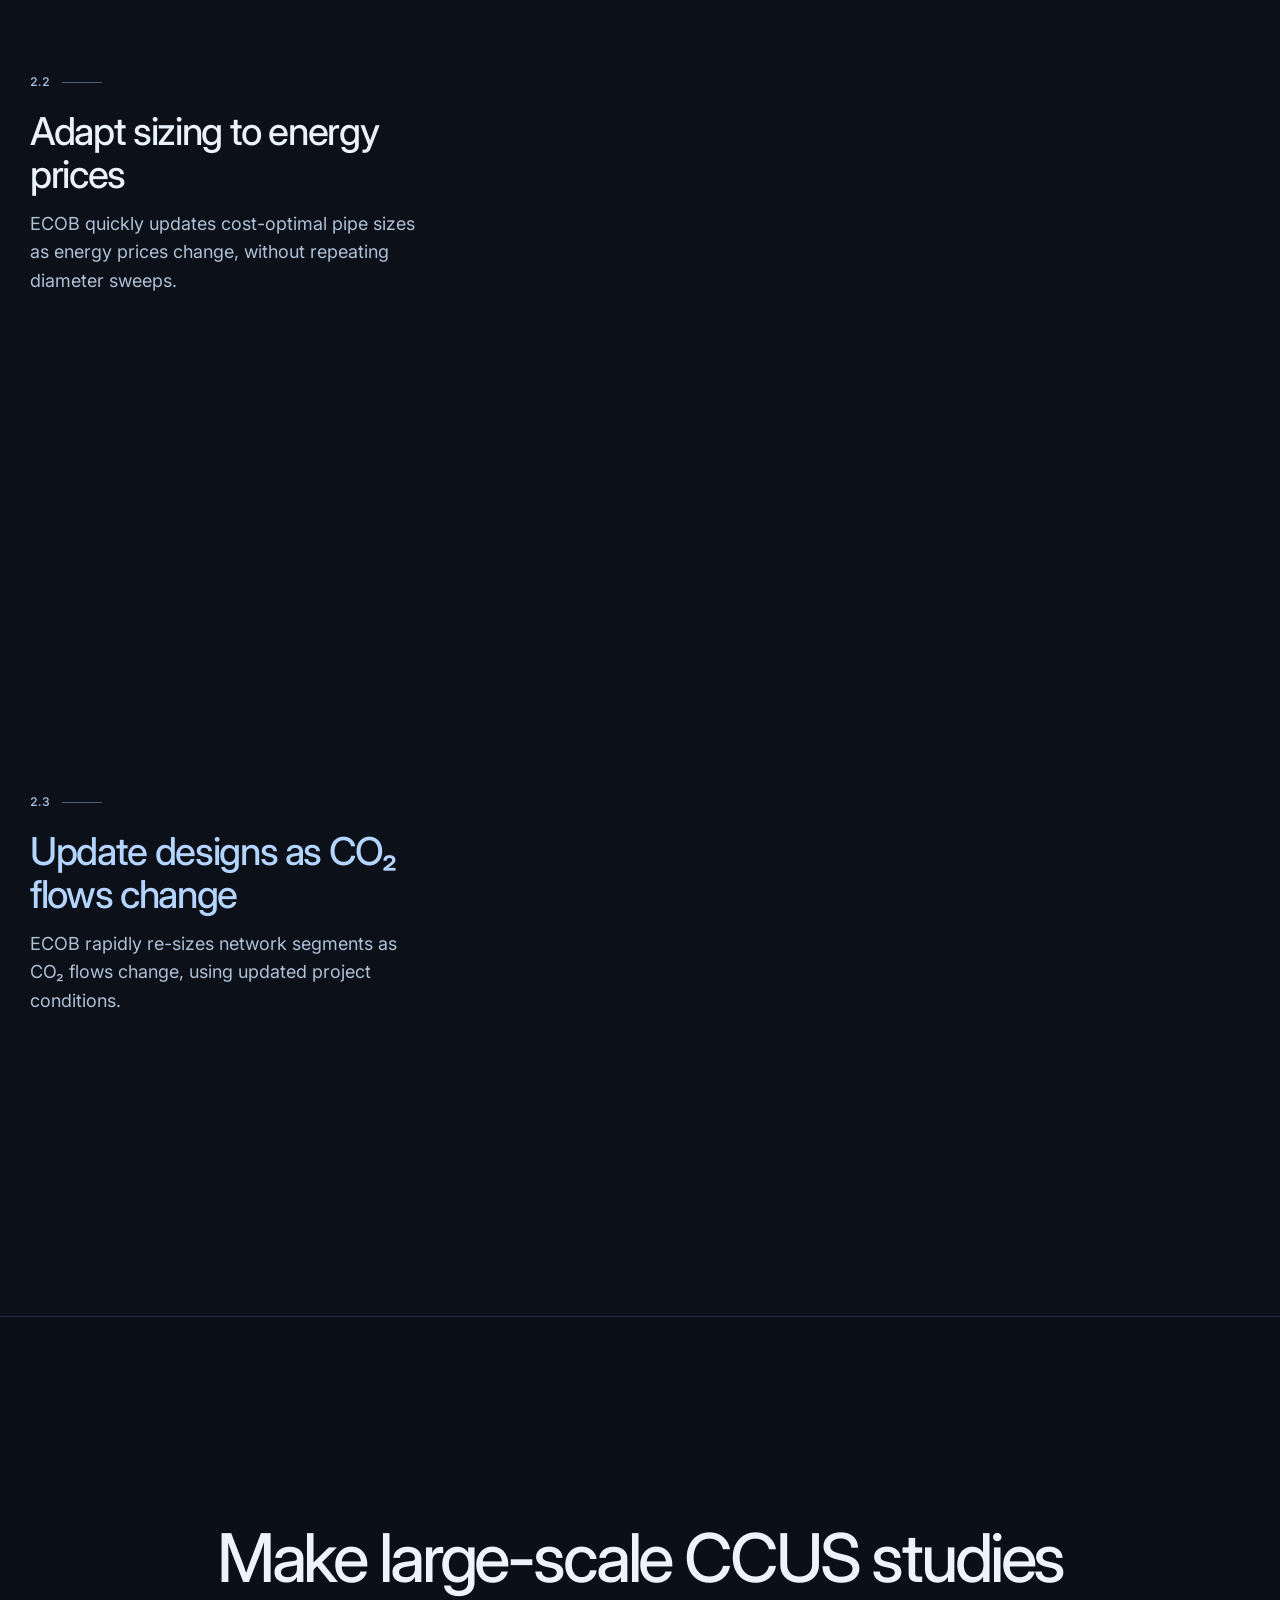
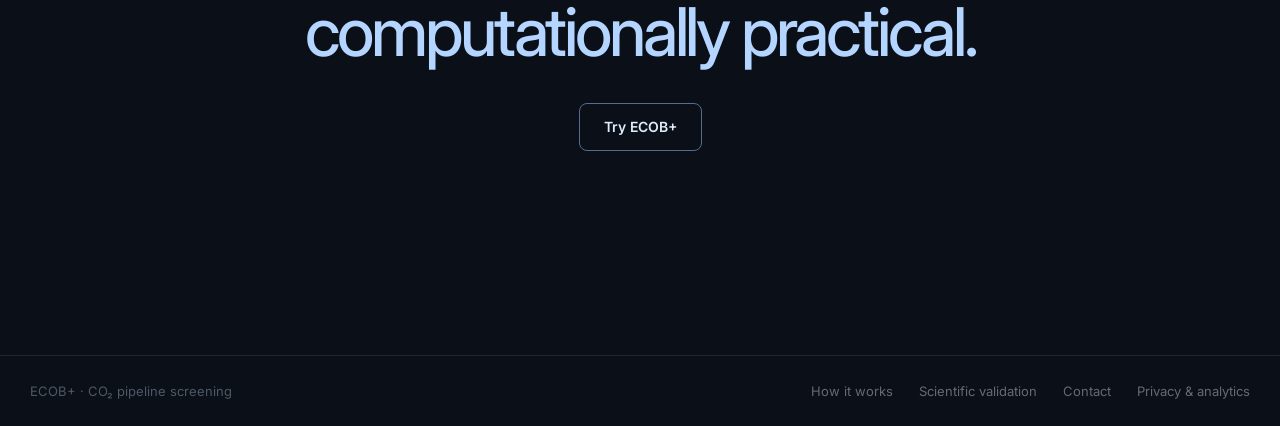
==== commit eb81c7d9: "Add files via upload" ====
--- a/index.html
+++ b/index.html
@@ -1164,23 +1164,9 @@
 #hub-story .v143-expansion-timeline i{position:absolute;left:0;right:0;top:-1px;height:1px;transform:scaleX(var(--v143-progress));transform-origin:left;background:#b5d7ff;box-shadow:0 0 8px #77a9ed50}
 #hub-story .v143-expansion-timeline span{opacity:calc(.38 + .62 * var(--v143-progress));transition:opacity .12s}
 /* The final story moment: evidence, not vague feature adjectives. */
-#hub-story .v143-benchmark{border-top:1px solid #354961;padding-top:20px;min-width:0}
-#hub-story .v143-benchmark-caption{font-size:11px;letter-spacing:.08em;color:#9ebcde;font-weight:540;margin-bottom:10px}
-#hub-story .v143-benchmark-numbers{display:grid;grid-template-columns:1fr 1fr;gap:clamp(15px,3vw,38px)}
-#hub-story .v143-benchmark-numbers>div{display:flex;flex-direction:column;gap:2px;min-width:0}
-#hub-story .v143-benchmark-numbers>div+div{border-left:1px solid #354961;padding-left:clamp(12px,2.8vw,35px)}
-#hub-story .v143-method{font-size:13px;color:#d1e4fc;font-weight:600}
-#hub-story .v143-benchmark strong{color:#b3d5ff;font-size:clamp(30px,3.5vw,51px);letter-spacing:-.04em;font-weight:530;line-height:1.18;white-space:nowrap;font-variant-numeric:tabular-nums}
-#hub-story .v143-benchmark-aspen strong{color:#dce8f8}
-#hub-story .v143-benchmark em{font-size:.55em;letter-spacing:0;font-style:normal;font-weight:440;color:#a9bfd8}
-#hub-story .v143-benchmark small{font-size:11px;color:#92abc7;line-height:1.35}
-#hub-story .v143-benchmark-note{margin:9px 0 0;color:#839bb6;font-size:10px;line-height:1.35}
 @media(max-width:1100px) and (min-width:761px){
  #hub-story .v143-baseline-grid strong{font-size:clamp(20px,2.8vw,32px)}
  #hub-story .v143-baseline-grid .v138-result-emphasis strong{font-size:clamp(27px,3.7vw,38px)}
- #hub-story .v143-benchmark strong{font-size:clamp(28px,3.4vw,38px)}
- #hub-story .v143-benchmark{padding-top:11px}
- #hub-story .v143-benchmark-note{display:none}
 }
 @media(max-width:760px){
  #hub-story .v143-baseline-condition{font-size:10px;margin-bottom:10px}
@@ -1188,18 +1174,9 @@
  #hub-story .v143-baseline-grid strong{font-size:clamp(18px,5vw,25px)}
  #hub-story .v143-baseline-grid .v138-result-emphasis strong{font-size:clamp(26px,7.5vw,34px)}
  #hub-story .v143-baseline-grid>div>span{font-size:10px}
- #hub-story .v143-benchmark-caption{margin-bottom:12px}
- #hub-story .v143-benchmark strong{font-size:clamp(27px,7.5vw,38px)}
- #hub-story .v143-benchmark-numbers{gap:11px}
- #hub-story .v143-benchmark-numbers>div+div{padding-left:12px}
- #hub-story .v143-method{font-size:12px}
- #hub-story .v143-benchmark small{font-size:10px}
- #hub-story .v143-benchmark-note{font-size:9px}
  #hub-story .v143-expansion-timeline{font-size:9px}
 }
 @media(max-width:350px){
- #hub-story .v143-benchmark strong{font-size:25px}
- #hub-story .v143-benchmark small{font-size:9px}
  #hub-story .v143-baseline-grid .v138-result-emphasis strong{font-size:25px}
  #hub-story .v143-expansion-timeline{font-size:8px}
 }
@@ -1209,11 +1186,6 @@
 }
 
 /* v144: always-visible performance numerals with restrained count-up feedback. */
-#hub-story .v144-timer-digit{display:inline-block;opacity:1!important;min-width:2.35ch;will-change:transform;font-variant-numeric:tabular-nums}
-#hub-story .v143-benchmark-aspen .v144-timer-digit{min-width:2ch}
-#hub-story .v143-benchmark[data-v144-counting="true"] .v143-benchmark-ecob strong{color:#bddbff}
-#hub-story .v143-benchmark[data-v144-complete="true"] .v143-benchmark-aspen strong{color:#e6f1ff}
-@media(prefers-reduced-motion:reduce){#hub-story .v144-timer-digit{will-change:auto}}
 </style>
 <style id="ecob-v145-price-result-visibility">
 /* Values must remain readable throughout price switches and story transitions.
@@ -1224,16 +1196,8 @@
   animation:none!important;
 }
 /* Show the total comparison duration while the slower runtime is ticking. */
-#hub-story .v143-benchmark-aspen strong .v145-benchmark-total{
-  font-size:.39em;
-  font-weight:450;
-  font-style:normal;
-  letter-spacing:0;
-  color:#a9bfd8;
-  white-space:nowrap;
-}
+
 @media(max-width:350px){
-  #hub-story .v143-benchmark-aspen strong .v145-benchmark-total{font-size:.38em}
 }
 </style>
 <style id="ecob-v146-explorer-fixes">
@@ -1438,6 +1402,34 @@
 .v137-heading .v137-section-overline::after{content:"";width:40px;height:1px;background:rgba(163,192,226,.45);flex:0 0 40px}
 .v137-step-head .v137-step-rule{width:40px;height:1px;background:rgba(163,192,226,.45);flex:0 0 40px}
 </style>
+<style id="ecob-home-evidence-closing">
+/* Keep the existing visual field and chapter motion; only extend the opening and closing. */
+.intro-hero .wrap{min-height:clamp(570px,calc(100svh - 68px),840px);padding-block:clamp(40px,6vh,74px) clamp(30px,5vh,60px);grid-template-rows:1fr auto;row-gap:clamp(24px,4vh,44px)}
+.hero-actions{display:flex;align-items:center;flex-wrap:wrap;gap:12px 20px;margin-top:24px}
+.intro-hero .hero-actions .story-action{margin:0}
+.hero-example-link{font-size:13px;color:#aabbd1;text-decoration:none;text-underline-offset:4px}
+.hero-example-link:hover{text-decoration:underline;color:#dfeeff}
+.hero-evidence{grid-column:1/-1;display:grid;grid-template-columns:repeat(3,minmax(0,1fr));gap:18px 34px;border-top:1px solid #34465e;padding-top:23px;align-items:start}
+.evidence-item{display:flex;flex-direction:column;align-items:flex-start;gap:4px;min-width:0}
+.evidence-item strong{font-size:clamp(26px,3vw,39px);line-height:1.13;font-weight:510;letter-spacing:-.04em;color:#edf3fb;font-variant-numeric:tabular-nums;margin-bottom:8px}
+.evidence-item:first-child strong{color:#b4d5ff}
+.evidence-unit{font-size:.53em;letter-spacing:0;font-weight:450}
+.evidence-label{font-size:clamp(12px,1.08vw,15px);line-height:1.5;color:#d0dceb}
+.evidence-detail{font-size:12px;line-height:1.5;color:#91aac6;text-decoration:none;text-underline-offset:4px}
+.evidence-detail:hover,.evidence-detail:focus-visible{color:#b4d5ff;text-decoration:underline}
+.ecob-closing{min-height:clamp(420px,71svh,700px);display:grid;place-items:center;text-align:center;padding:clamp(80px,13vh,150px) 0;border-top:1px solid #243043;background:var(--ecob-bg);scroll-margin-top:68px}
+.ecob-closing-copy{max-width:1000px;margin:0 auto;opacity:var(--closing-opacity,1);transform:translate3d(0,var(--closing-lift,0px),0)}
+.ecob-closing h2{margin:0 auto 34px;max-width:24ch;color:#edf3fb;font-size:clamp(36px,5.25vw,73px);font-weight:470;letter-spacing:-.047em;line-height:1.1;text-wrap:balance}
+.ecob-closing h2 span{color:#b4d5ff}
+.ecob-closing .closing-action{background:transparent;color:#dfeeff!important;border:1px solid #526e91;padding:12px 24px;font-size:14px;min-height:45px;transition:background .22s,border-color .22s,transform .22s}
+.ecob-closing .closing-action:hover{background:#182840;border-color:#87b5eb;transform:translateY(-1px)}
+.ecob-closing-copy:focus-within{opacity:1;transform:none}
+@media(prefers-reduced-motion:no-preference){.hero-evidence{opacity:var(--evidence-opacity,1);transition:opacity .15s ease-out}.evidence-item{animation:evidence-enter .55s cubic-bezier(.22,.82,.24,1) both}.evidence-item:nth-child(2){animation-delay:.08s}.evidence-item:nth-child(3){animation-delay:.16s}}
+@keyframes evidence-enter{from{opacity:0;transform:translateY(7px)}to{opacity:1;transform:none}}
+@media(max-width:760px){.intro-hero .wrap{min-height:0;grid-template-rows:auto;padding-block:52px 32px;row-gap:20px}.hero-actions{margin-top:20px;gap:10px 15px}.hero-evidence{gap:15px 12px;padding-top:19px}.evidence-item strong{font-size:clamp(23px,5.8vw,30px);margin-bottom:3px}.evidence-label{font-size:11px}.evidence-detail{font-size:10.5px}.ecob-closing{min-height:clamp(360px,65svh,560px);padding:75px 0}.ecob-closing h2{font-size:clamp(33px,8.5vw,54px);margin-bottom:26px}}
+@media(max-width:360px){.hero-evidence{gap:10px 8px}.evidence-item strong{font-size:21px}.evidence-label,.evidence-detail{font-size:10px}}
+@media(prefers-reduced-motion:reduce){.ecob-closing-copy,.hero-evidence{opacity:1!important;transform:none!important}.evidence-item{animation:none!important}}
+</style>
 </head>
 <body id="top"><a class="skip-link" href="#main">Skip to main content</a>
 <nav class="intro-nav" aria-label="Main navigation"><div class="wrap">
@@ -1448,13 +1440,18 @@
  <header class="intro-hero"><div class="wrap">
   <div>
    <h1>Rapid CO₂ pipeline sizing &amp; cost screening.</h1>
-   <p>ECOB estimates cost-optimal pipe diameters directly — no exhaustive diameter sweep. Screen commercial sizes, transport cost, pumping energy and lifecycle GHG.</p>
-   <a class="story-action" href="#worked-example">See a sizing example <span aria-hidden="true">↓</span></a>
+   <p>Estimate cost-optimal pipe sizes directly. Explore more design options and CCUS scenarios without exhaustive diameter searches.</p>
+   <div class="hero-actions"><a class="story-action" href="calculator.html#calculator">Try ECOB+</a></div>
   </div>
   <figure class="transport-field">
    <canvas aria-hidden="true"></canvas>
    
   </figure>
+  <aside class="hero-evidence" aria-label="Scientific evidence">
+    <div class="evidence-item"><strong>0.383 <span class="evidence-unit">ms</span></strong><span class="evidence-label">Sizing &amp; cost evaluation</span><a class="evidence-detail" href="calculator.html#validation">Single-case benchmark ↗</a></div>
+    <div class="evidence-item"><strong>1.65%</strong><span class="evidence-label">Median diameter error vs Aspen Plus</span><a class="evidence-detail" href="calculator.html#validation">166 out-of-sample cases ↗</a></div>
+    <div class="evidence-item"><strong>IJGGC</strong><span class="evidence-label">Peer-reviewed research</span><a class="evidence-detail" href="https://www.sciencedirect.com/science/article/pii/S1750583626002616" target="_blank" rel="noopener noreferrer" title="International Journal of Greenhouse Gas Control">Read the paper ↗</a></div>
+  </aside>
  </div></header>
 <section id="worked-example" class="story-chapter v137-chapter" aria-labelledby="story-size-title"><div class="wrap"><div class="story-heading v137-heading v142-chapter-intro"><div class="v142-intro-inner"><span class="v137-section-overline">1</span><h2 id="story-size-title">How ECOB works for a single pipeline</h2></div></div><div class="v137-story-grid" id="v137-size-grid" data-v137-story="size">
 <div class="v137-steps"><div class="v137-step" id="size-scroll-step-1" data-v137-step="0" data-story="size" aria-label="Section 1.1"><div class="v137-step-copy">
@@ -1490,9 +1487,7 @@
     <div class="v137-step-head"><span class="v137-step-number">2.2</span><span class="v137-step-rule" aria-hidden="true"></span></div>
     <h3>Adapt sizing to energy prices</h3><p>ECOB quickly updates cost-optimal pipe sizes as energy prices change, without repeating diameter sweeps.</p></div><div class="v137-mobile-slot" data-mobile-for="1"></div></div><div class="v137-step v138-step" id="hub-scroll-step-3" data-v137-step="2" data-story="hub" aria-label="Section 2.3"><div class="v137-step-copy">
     <div class="v137-step-head"><span class="v137-step-number">2.3</span><span class="v137-step-rule" aria-hidden="true"></span></div>
-    <h3>Update designs as CO₂ flows change</h3><p>ECOB rapidly re-sizes network segments as CO₂ flows change, using updated project conditions.</p></div><div class="v137-mobile-slot" data-mobile-for="2"></div></div><div class="v137-step v138-step" id="hub-scroll-step-4" data-v137-step="3" data-story="hub" aria-label="Section 2.4"><div class="v137-step-copy">
-    <div class="v137-step-head"><span class="v137-step-number">2.4</span><span class="v137-step-rule" aria-hidden="true"></span></div>
-    <h3>Screen more scenarios, faster</h3><p>ECOB’s lightweight sizing and cost estimates support repeated screening in large CCUS network studies and optimization workflows.</p><a class="v137-explore-btn" href="calculator.html#calculator">Try ECOB+</a></div><div class="v137-mobile-slot" data-mobile-for="3"></div></div></div><div class="v137-stage"><div class="v137-stage-frame"><div class="v137-slide is-active v138-hub-slide v140-baseline-slide" data-panel="0" aria-hidden="false" >
+    <h3>Update designs as CO₂ flows change</h3><p>ECOB rapidly re-sizes network segments as CO₂ flows change, using updated project conditions.</p></div><div class="v137-mobile-slot" data-mobile-for="2"></div></div></div><div class="v137-stage"><div class="v137-stage-frame"><div class="v137-slide is-active v138-hub-slide v140-baseline-slide" data-panel="0" aria-hidden="false" >
       <div class="v137-panel-center"><div class="v137-network v138-network v140-network" data-network-year="2026" aria-label="Illustrative 2026 and 2030 CCUS hub candidate pipeline segments">
       <div class="v137-network-branches"><div class="v137-net-source"><span class="v137-net-dot"></span><span class="v137-net-label"><strong>Cement plant</strong><small>3 MtCO₂/y</small></span><span class="v175-branch-pipe"><i aria-hidden="true"></i><b class="segment-nps"><em class="branch-size-label">Pipe size</em>NPS 12¾</b></span></div><div class="v137-net-source"><span class="v137-net-dot"></span><span class="v137-net-label"><strong>Refinery</strong><small>4 MtCO₂/y</small></span><span class="v175-branch-pipe"><i aria-hidden="true"></i><b class="segment-nps"><em class="branch-size-label">Pipe size</em>NPS 14</b></span></div><div class="v137-net-source is-future"><span class="v137-net-dot"></span><span class="v137-net-label"><strong>Steel plant</strong><small>Connects in 2030</small></span><span class="v175-branch-pipe"><i aria-hidden="true"></i></span></div></div>
       <div class="v137-net-hub"><span>Hub</span></div>
@@ -1520,20 +1515,13 @@
         <div><span>Optimal trunkline pipe size</span><strong>NPS <b data-v143-growth="nps">18</b></strong></div>
       </div>
       <div class="growth-control"><label class="growth-label">Adjust total flow <span>Drag to explore</span><input type="range" min="7" max="15" step="0.1" value="7" aria-label="Trunkline flow, million tonnes per year" data-growth-slider></label><div class="growth-ticks" aria-hidden="true"><span>7</span><span>11</span><span>15 MtCO₂/y</span></div></div>
-    <p class="v175-scenario-note">Each scenario is sized independently.</p></div></div><div class="v137-panel-foot"></div></div><div class="v137-slide v138-hub-slide v138-wrap-up v143-benchmark-slide" data-panel="3" aria-hidden="true" inert>
-      <div class="v137-panel-center"><div class="v137-network v138-network v140-network" data-network-year="2030" aria-label="Illustrative 2026 and 2030 CCUS hub candidate pipeline segments">
-      <div class="v137-network-branches"><div class="v137-net-source"><span class="v137-net-dot"></span><span class="v137-net-label"><strong>Cement plant</strong><small>3 MtCO₂/y</small></span><i aria-hidden="true"></i></div><div class="v137-net-source"><span class="v137-net-dot"></span><span class="v137-net-label"><strong>Refinery</strong><small>4 MtCO₂/y</small></span><i aria-hidden="true"></i></div><div class="v137-net-source"><span class="v137-net-dot"></span><span class="v137-net-label"><strong>Steel plant</strong><small>2 MtCO₂/y</small></span><i aria-hidden="true"></i></div></div>
-      <div class="v137-net-hub"><span>Hub</span></div>
-      <div class="v137-net-trunk"><small>Shared trunkline</small><i aria-hidden="true"></i><span>9 MtCO₂/y</span></div>
-      <div class="v137-net-store"><span class="v137-net-store-dot" aria-hidden="true"></span><small>Storage</small></div>
-    </div><div class="v143-benchmark" role="group" aria-label="Illustrative single-case benchmark: ECOB 0.383 milliseconds for pipeline sizing and cost evaluation, Aspen Plus candidate diameter sweep 15 seconds">
-        <div class="v143-benchmark-caption">Single-case runtime comparison</div>
-        <div class="v143-benchmark-numbers">
-          <div class="v143-benchmark-ecob"><span class="v143-method">ECOB</span><strong><span data-v143-bench="ecob" class="v144-timer-digit">0.383</span><em> ms</em></strong><small>Sizing + transport-cost evaluation</small></div>
-          <div class="v143-benchmark-aspen"><span class="v143-method">Aspen Plus</span><strong><span data-v143-bench="aspen" class="v144-timer-digit">15</span><em class="v145-benchmark-total"> / 15 s</em></strong><small>Candidate-diameter sweep</small></div>
-        </div>
-        
-      </div></div><div class="v137-panel-foot"></div></div></div></div></div></div></section>
+    <p class="v175-scenario-note">Each scenario is sized independently.</p></div></div><div class="v137-panel-foot"></div></div></div></div></div></div></section>
+<section class="ecob-closing" id="hub-scroll-step-4" aria-labelledby="closing-title">
+ <div class="wrap"><div class="ecob-closing-copy">
+  <h2 id="closing-title">Make large-scale CCUS studies <span>computationally practical.</span></h2>
+  <a class="story-action closing-action" href="calculator.html#calculator">Try ECOB+</a>
+ </div></div>
+</section>
 </main>
 <footer class="intro-footer"><div class="wrap">
  <span>ECOB+ · CO₂ pipeline screening</span>
@@ -1636,6 +1624,13 @@
 initTransportField();
 
 const scrollScenes=[];
+scrollScenes.push(height=>{
+  if(reducedMotion.matches)return;
+  const evidence=document.querySelector('.hero-evidence');
+  const closing=document.querySelector('.ecob-closing-copy');
+  if(evidence){const r=evidence.getBoundingClientRect();const opacity=Math.min(1,Math.max(.4,r.bottom/(height*.24)));evidence.style.setProperty('--evidence-opacity',opacity.toFixed(3));}
+  if(closing){const r=closing.getBoundingClientRect();const entering=1-easeInRange(r.top/height,.70,.99);const leaving=easeInRange(r.bottom/height,.05,.27);const v=Math.min(entering,leaving);closing.style.setProperty('--closing-opacity',(.25+.75*v).toFixed(3));closing.style.setProperty('--closing-lift',((1-entering)*12-(1-leaving)*9).toFixed(2)+'px');}
+});
 const easeInRange=(value,start,end)=>{
   const fraction=Math.max(0,Math.min(1,(value-start)/(end-start)));
   return fraction*fraction*(3-2*fraction);
@@ -1944,10 +1939,8 @@
  const ease=n=>{const x=clamp(n);return x*x*(3-2*x);};
  const prefersReduced=window.matchMedia('(prefers-reduced-motion: reduce)');
  const isMobile=window.matchMedia('(max-width:760px)');
- const frame=document.querySelector('#v137-hub-grid .v137-stage-frame');
- // The v137 story initializer has already cloned the four slides into mobile slots.
+ // The v137 story initializer has already cloned the story slides into mobile slots.
  const growthPanels=[...document.querySelectorAll('#hub-story .v143-growth-slide,#hub-story .v137-mobile-slot[data-mobile-for="2"] .v137-mobile-panel')];
- const benchmarkPanels=[...document.querySelectorAll('#hub-story .v143-benchmark-slide,#hub-story .v137-mobile-slot[data-mobile-for="3"] .v137-mobile-panel')];
  growthPanels.forEach(panel=>{
    panel.classList.add('v143-growth-slide');
    const net=panel.querySelector('.v140-network');
@@ -2012,74 +2005,6 @@
    growthFrame=requestAnimationFrame(tick);
  }
 
- // v144 single-case runtime playback. This animates previously measured runtimes;
- // it does NOT run Aspen Plus or rerun the ECOB model.
- // Numerals retain their final reference values in static/reduced-motion mode.
- let benchSession=null, benchPlayed=false;
- const desktopBench=benchmarkPanels.find(el=>el.matches('.v137-slide'));
- const mobileBench=benchmarkPanels.find(el=>el.matches('.v137-mobile-panel'));
- function stopBenchPlayback(){
-   if(!benchSession)return;
-   const s=benchSession;
-   benchSession=null;
-   if(s.frame)cancelAnimationFrame(s.frame);
-   if(s.interval)clearInterval(s.interval);
-   s.ecob.textContent='0.383';
-   s.aspen.textContent='15';
-   s.box?.removeAttribute('data-v144-counting');
-   s.box?.removeAttribute('data-v144-complete');
- }
- function softTick(el,ms){
-   if(prefersReduced.matches||!el.animate)return;
-   el.getAnimations().forEach(anim=>anim.cancel());
-   el.animate([
-     {opacity:1,transform:'translate3d(0,5px,0) scale(.975)'},
-     {opacity:1,transform:'translate3d(0,-1px,0) scale(1.012)',offset:.68},
-     {opacity:1,transform:'none'}
-   ],{duration:ms,easing:'cubic-bezier(.22,1,.36,1)'});
- }
- function startBenchPlayback(panel){
-   stopBenchPlayback();
-   if(!panel||prefersReduced.matches||benchPlayed)return;
-   benchPlayed=true;
-   const ecob=panel.querySelector('[data-v143-bench="ecob"]');
-   const aspen=panel.querySelector('[data-v143-bench="aspen"]');
-   if(!ecob||!aspen)return;
-   const box=panel.querySelector('.v143-benchmark');
-   const session={panel,box,ecob,aspen,frame:0,interval:null};
-   benchSession=session;
-   box?.setAttribute('data-v144-counting','true');
-   box?.removeAttribute('data-v144-complete');
-   ecob.textContent='0.000';
-   aspen.textContent='0';
-   // A quick ~650 ms visible count-up ends at the measured 0.383 ms value.
-   const ecoStart=performance.now();
-   function ecoFrame(now){
-     if(benchSession!==session)return;
-     const p=clamp((now-ecoStart)/650);
-     const eased=1-Math.pow(1-p,3);
-     ecob.textContent=(.383*eased).toFixed(3);
-     if(p<1)session.frame=requestAnimationFrame(ecoFrame);
-     else{ecob.textContent='0.383';softTick(ecob,380);}
-   }
-   session.frame=requestAnimationFrame(ecoFrame);
-   // Aspen is intentionally paced in REAL elapsed seconds, 0,1,2,...15.
-   const aspenStart=performance.now();
-   let previous=0;
-   session.interval=setInterval(()=>{
-     if(benchSession!==session)return;
-     const next=Math.min(15,Math.floor((performance.now()-aspenStart)/1000));
-     if(next===previous)return;
-     previous=next;
-     aspen.textContent=String(next);
-     softTick(aspen,300);
-     if(next>=15){
-       clearInterval(session.interval);session.interval=null;
-       box?.removeAttribute('data-v144-counting');
-       box?.setAttribute('data-v144-complete','true');
-     }
-   },70);
- }
  const growthStep=document.getElementById('hub-scroll-step-3');
  const desktopGrowth=growthViews.find(v=>v.panel.matches('.v137-slide'))?.panel;
  const mobileGrowth=growthViews.find(v=>v.panel.matches('.v137-mobile-panel'))?.panel;
@@ -2089,27 +2014,14 @@
      const r=(isMobile.matches?activeGrowth:growthStep)?.getBoundingClientRect();
      if(r && r.top<height*.76 && r.bottom>height*.18 && (isMobile.matches||activeGrowth.classList.contains('is-active')))startGrowthPlayback();
    }
-   const mobile=isMobile.matches;
-   const target=mobile?mobileBench:desktopBench;
-   const rect=target?.getBoundingClientRect();
-   const frameRect=frame?.getBoundingClientRect();
-   const stepRect=document.getElementById('hub-scroll-step-4')?.getBoundingClientRect();
-   const inFrame=mobile ? !!(rect && rect.top<height*.80 && rect.bottom>height*.13)
-       : !!(target?.classList.contains('is-active') && frameRect && frameRect.top<height*.90
-           && frameRect.bottom>height*.12 && stepRect && stepRect.bottom>height*.10 && stepRect.top<height*.84);
-   if(inFrame&&!prefersReduced.matches && !document.hidden){
-     if(!benchPlayed)startBenchPlayback(target);
-     else if(benchSession&&benchSession.panel!==target)stopBenchPlayback();
-   }else if(benchSession){
-     stopBenchPlayback();
-   }
+
  });
  document.addEventListener('visibilitychange',()=>{
-   if(document.hidden){stopBenchPlayback();if(growthFrame){stopGrowth();renderGrowth(9);}}
+   if(document.hidden){if(growthFrame){stopGrowth();renderGrowth(9);}}
    else updateScrollScenes();
  });
  prefersReduced.addEventListener('change',()=>{
-   if(prefersReduced.matches){stopBenchPlayback();if(growthFrame){stopGrowth();renderGrowth(9);}}
+   if(prefersReduced.matches){if(growthFrame){stopGrowth();renderGrowth(9);}}
    updateScrollScenes();
  });
  // Show a subtle update for both manual and scroll-driven electricity changes.
@@ -2135,7 +2047,7 @@
  updateScrollScenes();
 })();
 </script>
-<nav class="ecob-chapter-rail" aria-label="Jump to page section"><a href="#top" aria-label="Overview" class="is-current" aria-current="location"><span aria-hidden="true">Overview</span></a><a href="#size-scroll-step-1" aria-label="1.1 · Project inputs"><span aria-hidden="true">1.1 · Project inputs</span></a><a href="#size-scroll-step-2" aria-label="1.2 · Direct sizing"><span aria-hidden="true">1.2 · Direct sizing</span></a><a href="#size-scroll-step-3" aria-label="1.3 · Engineering results"><span aria-hidden="true">1.3 · Engineering results</span></a><a href="#size-scroll-step-4" aria-label="1.4 · Design options"><span aria-hidden="true">1.4 · Design options</span></a><a href="#hub-scroll-step-1" aria-label="2.1 · Network sizing"><span aria-hidden="true">2.1 · Network sizing</span></a><a href="#hub-scroll-step-2" aria-label="2.2 · Energy prices"><span aria-hidden="true">2.2 · Energy prices</span></a><a href="#hub-scroll-step-3" aria-label="2.3 · Flow scenarios"><span aria-hidden="true">2.3 · Flow scenarios</span></a><a href="#hub-scroll-step-4" aria-label="2.4 · Performance"><span aria-hidden="true">2.4 · Performance</span></a></nav>
+<nav class="ecob-chapter-rail" aria-label="Jump to page section"><a href="#top" aria-label="Overview" class="is-current" aria-current="location"><span aria-hidden="true">Overview</span></a><a href="#size-scroll-step-1" aria-label="1.1 · Project inputs"><span aria-hidden="true">1.1 · Project inputs</span></a><a href="#size-scroll-step-2" aria-label="1.2 · Direct sizing"><span aria-hidden="true">1.2 · Direct sizing</span></a><a href="#size-scroll-step-3" aria-label="1.3 · Engineering results"><span aria-hidden="true">1.3 · Engineering results</span></a><a href="#size-scroll-step-4" aria-label="1.4 · Design options"><span aria-hidden="true">1.4 · Design options</span></a><a href="#hub-scroll-step-1" aria-label="2.1 · Network sizing"><span aria-hidden="true">2.1 · Network sizing</span></a><a href="#hub-scroll-step-2" aria-label="2.2 · Energy prices"><span aria-hidden="true">2.2 · Energy prices</span></a><a href="#hub-scroll-step-3" aria-label="2.3 · Flow scenarios"><span aria-hidden="true">2.3 · Flow scenarios</span></a><a href="#hub-scroll-step-4" aria-label="Try ECOB+"><span aria-hidden="true">Try ECOB+</span></a></nav>
 <script id="ecob-rail-behavior">
 (() => {
  const rail=document.querySelector('.ecob-chapter-rail'); if(!rail)return;
@@ -2143,8 +2055,8 @@
  const targets=links.map(a=>document.getElementById(a.hash.slice(1)));
  if(targets.some(t=>!t))return;
  const chapters=[
-   {section:document.getElementById('worked-example'),grid:document.getElementById('v137-size-grid'),offset:1},
-   {section:document.getElementById('hub-story'),grid:document.getElementById('v137-hub-grid'),offset:5}
+   {section:document.getElementById('worked-example'),grid:document.getElementById('v137-size-grid'),offset:1,count:4},
+   {section:document.getElementById('hub-story'),grid:document.getElementById('v137-hub-grid'),offset:5,count:3}
  ];
  if(chapters.some(c=>!c.section||!c.grid))return;
  const desktop=matchMedia('(min-width:1371px)');
@@ -2156,9 +2068,10 @@
    for(const c of chapters){
      if(c.section.getBoundingClientRect().top>line)break;
      const bounds=c.grid.getBoundingClientRect();
-     const active=bounds.top>line?0:bounds.bottom<line?3:Number(c.grid.dataset.active||0);
-     best=c.offset+Math.max(0,Math.min(3,active));
+     const active=bounds.top>line?0:bounds.bottom<line?c.count-1:Number(c.grid.dataset.active||0);
+     best=c.offset+Math.max(0,Math.min(c.count-1,active));
    }
+   if(targets[targets.length-1].getBoundingClientRect().top<=line)best=targets.length-1;
    if(best===current)return;
    links[current].classList.remove('is-current');
    links[current].removeAttribute('aria-current');
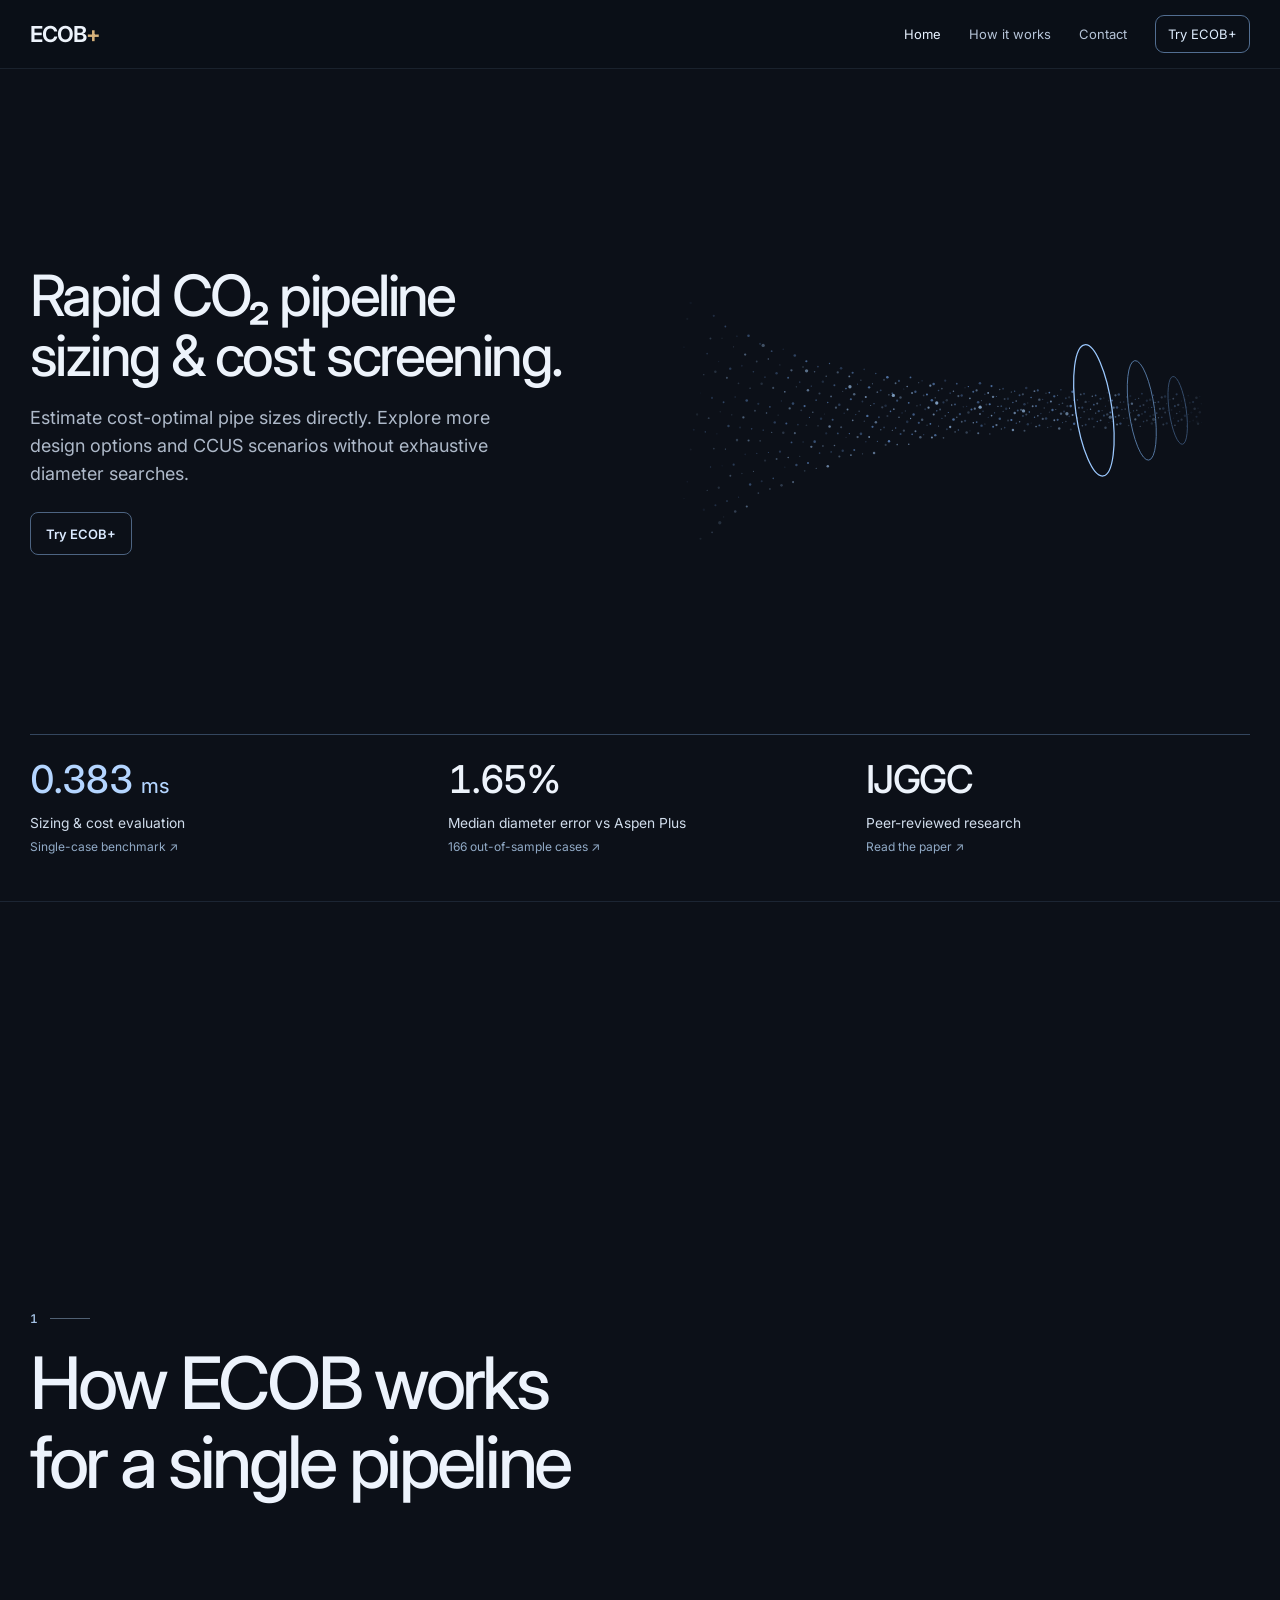
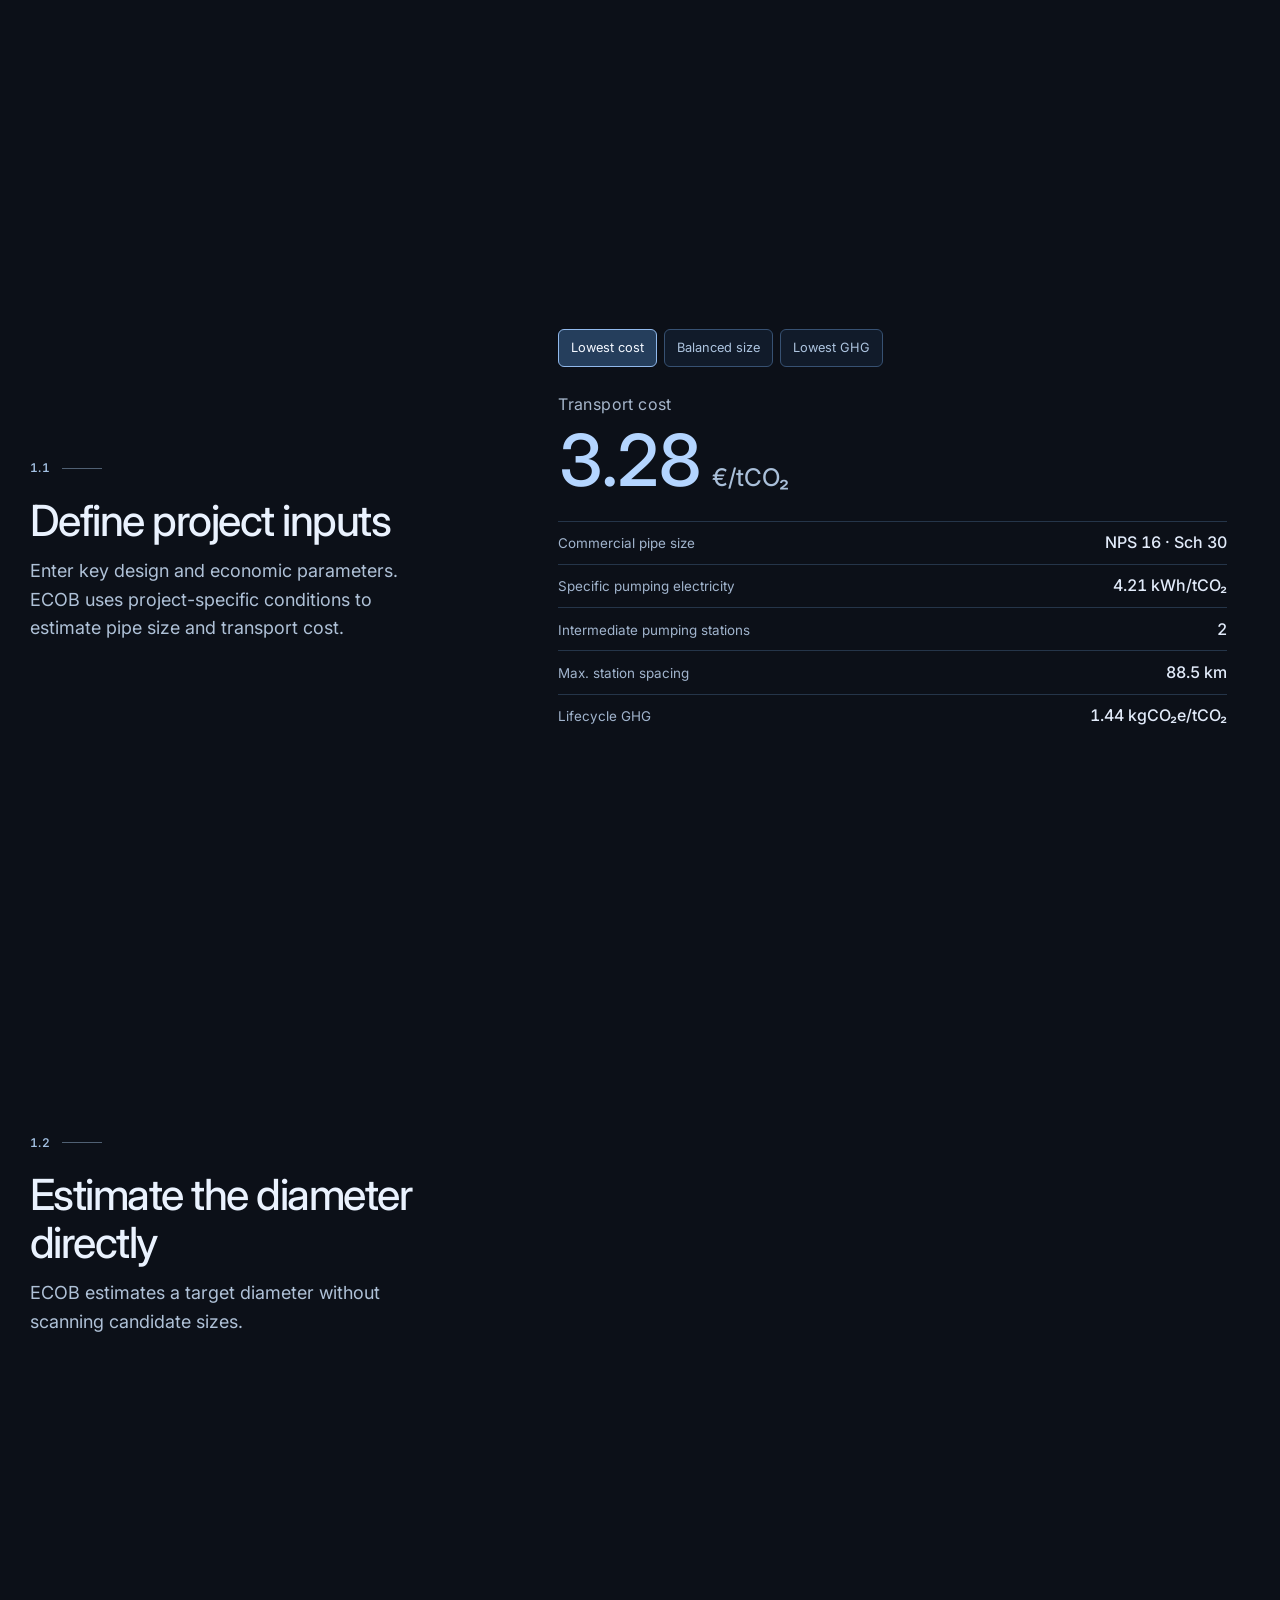
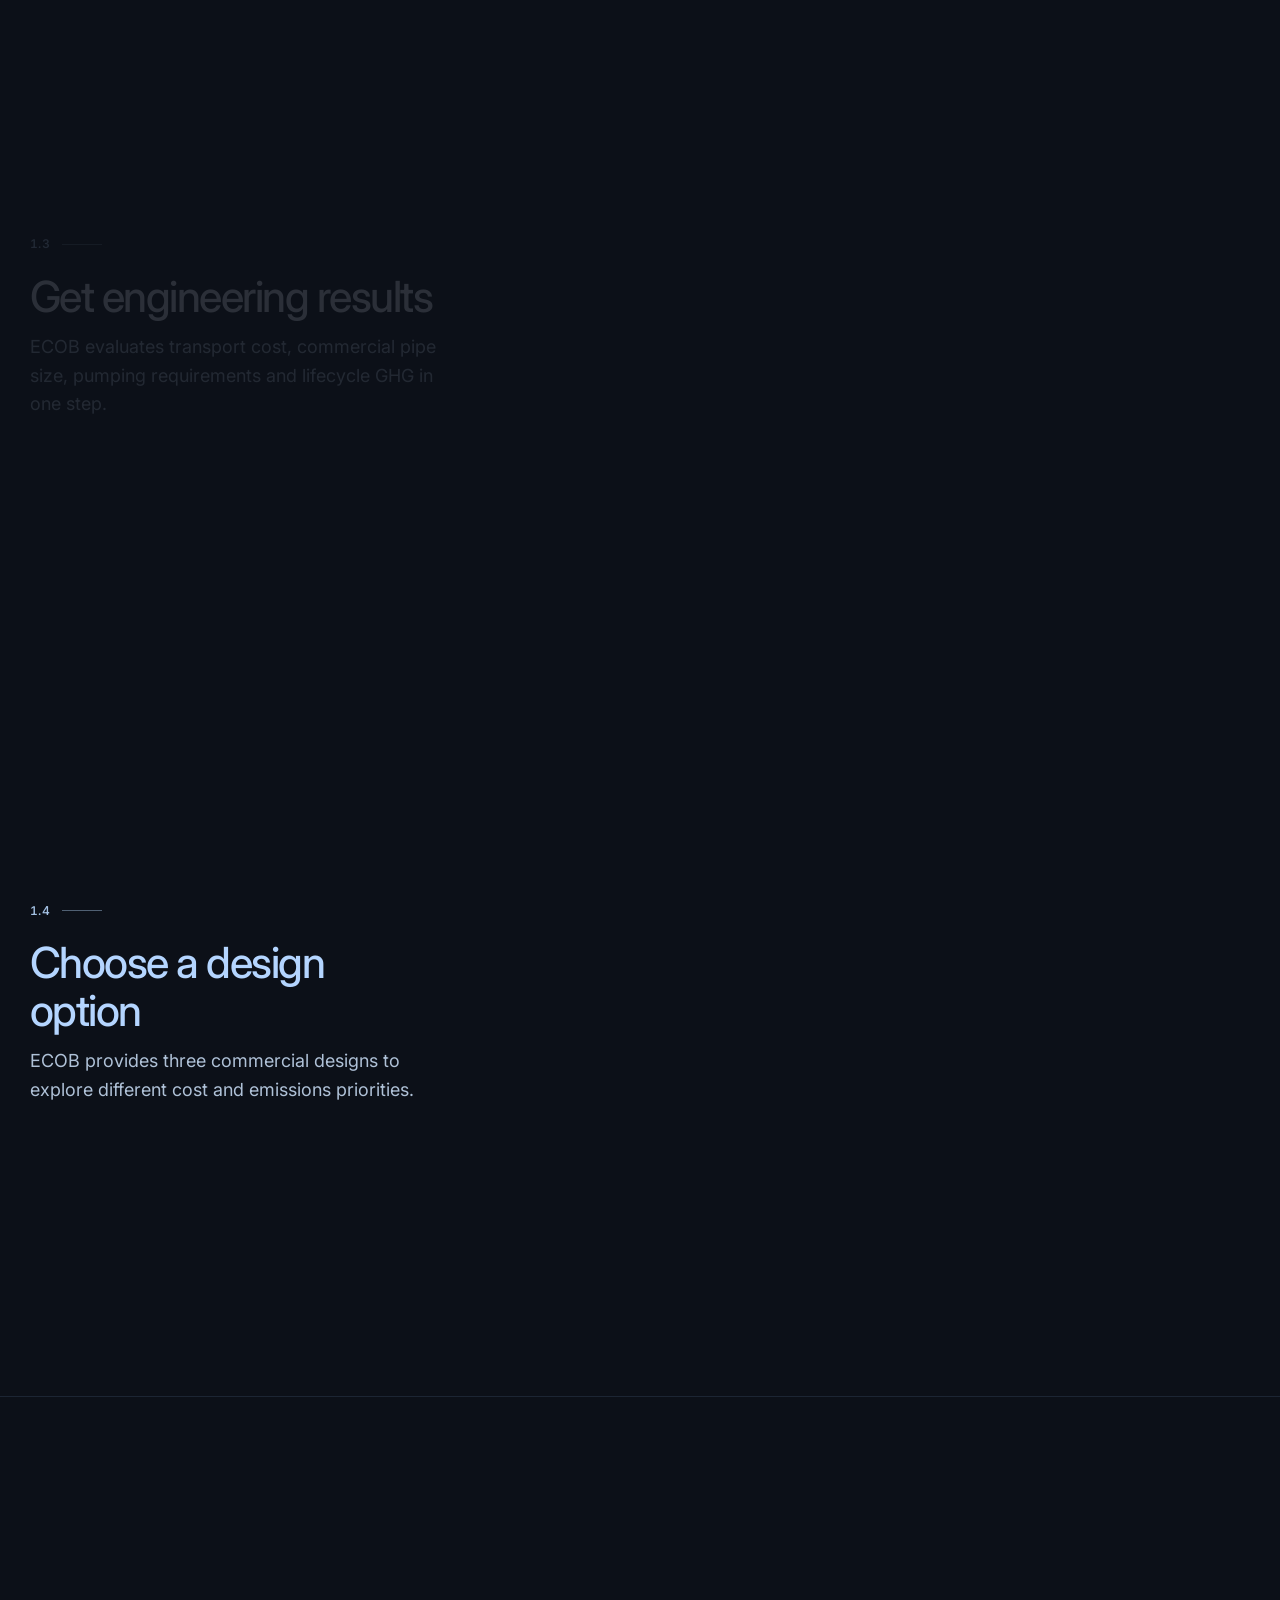
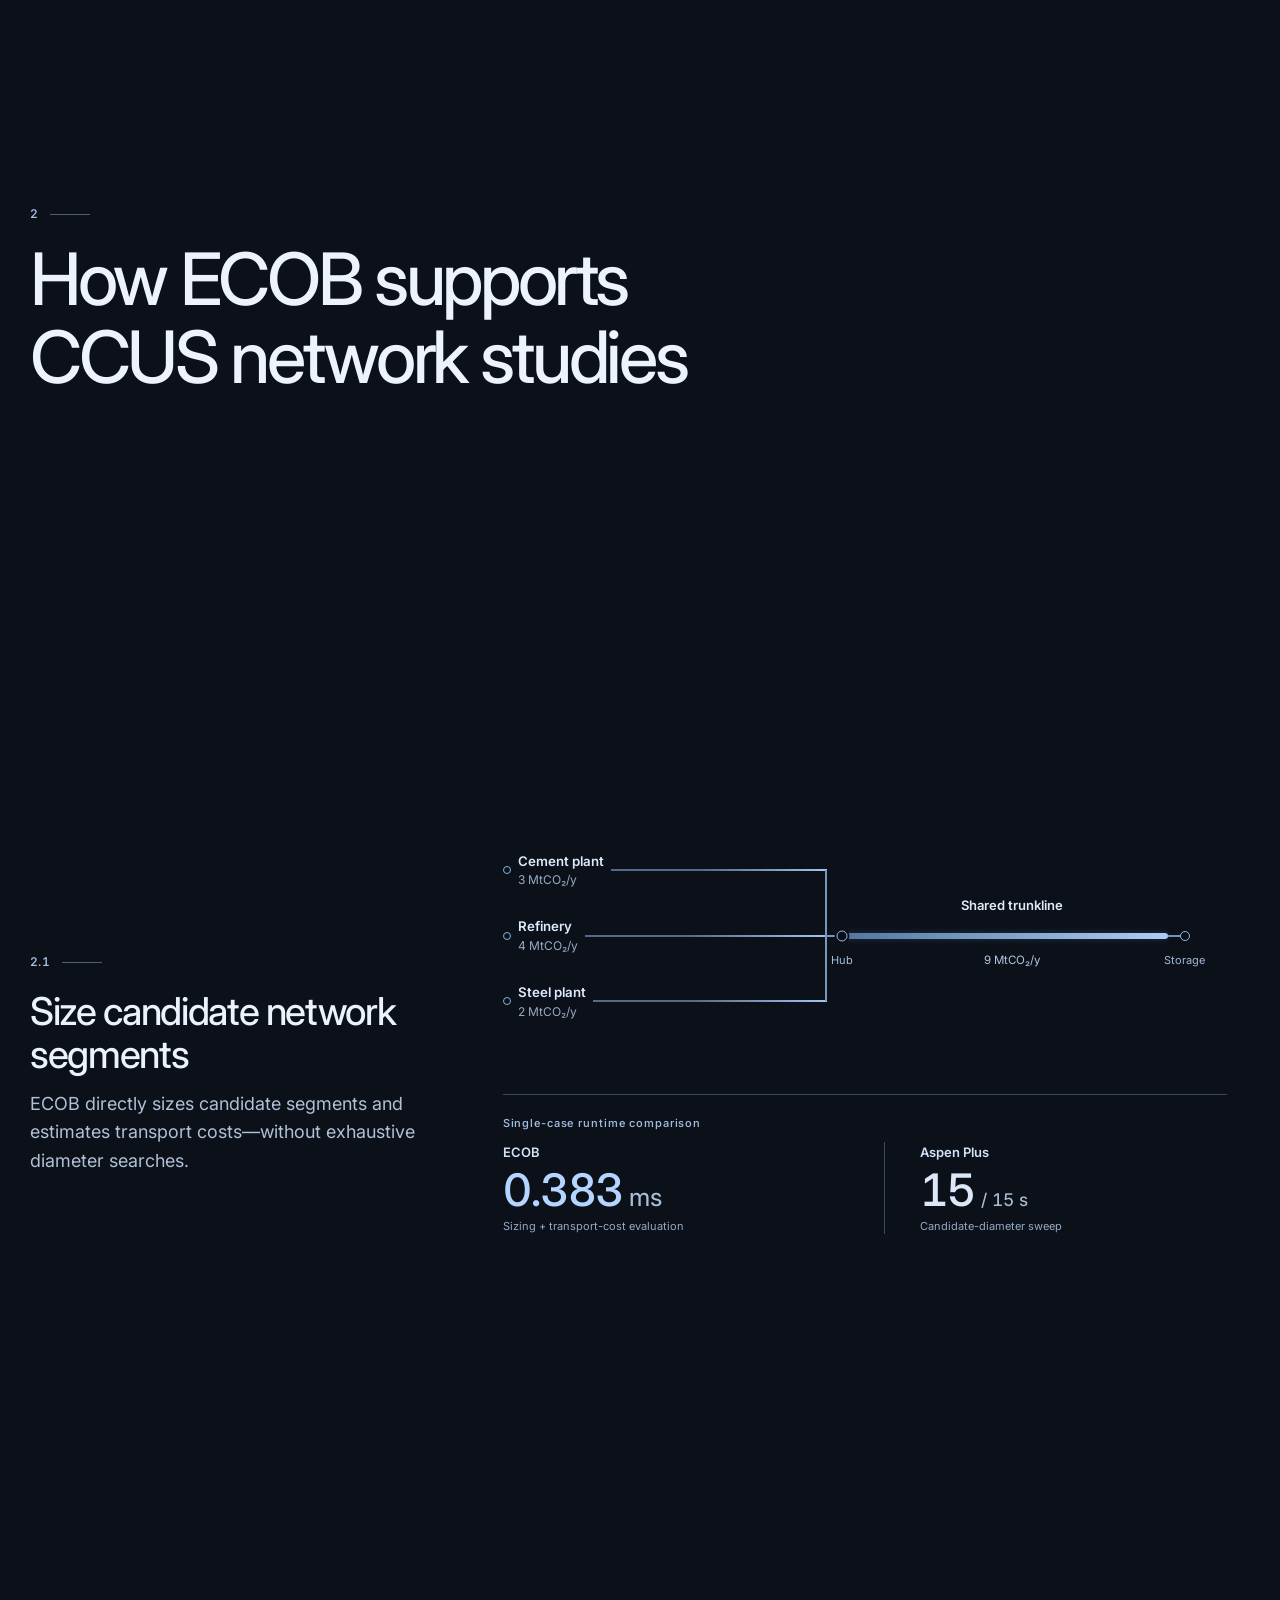
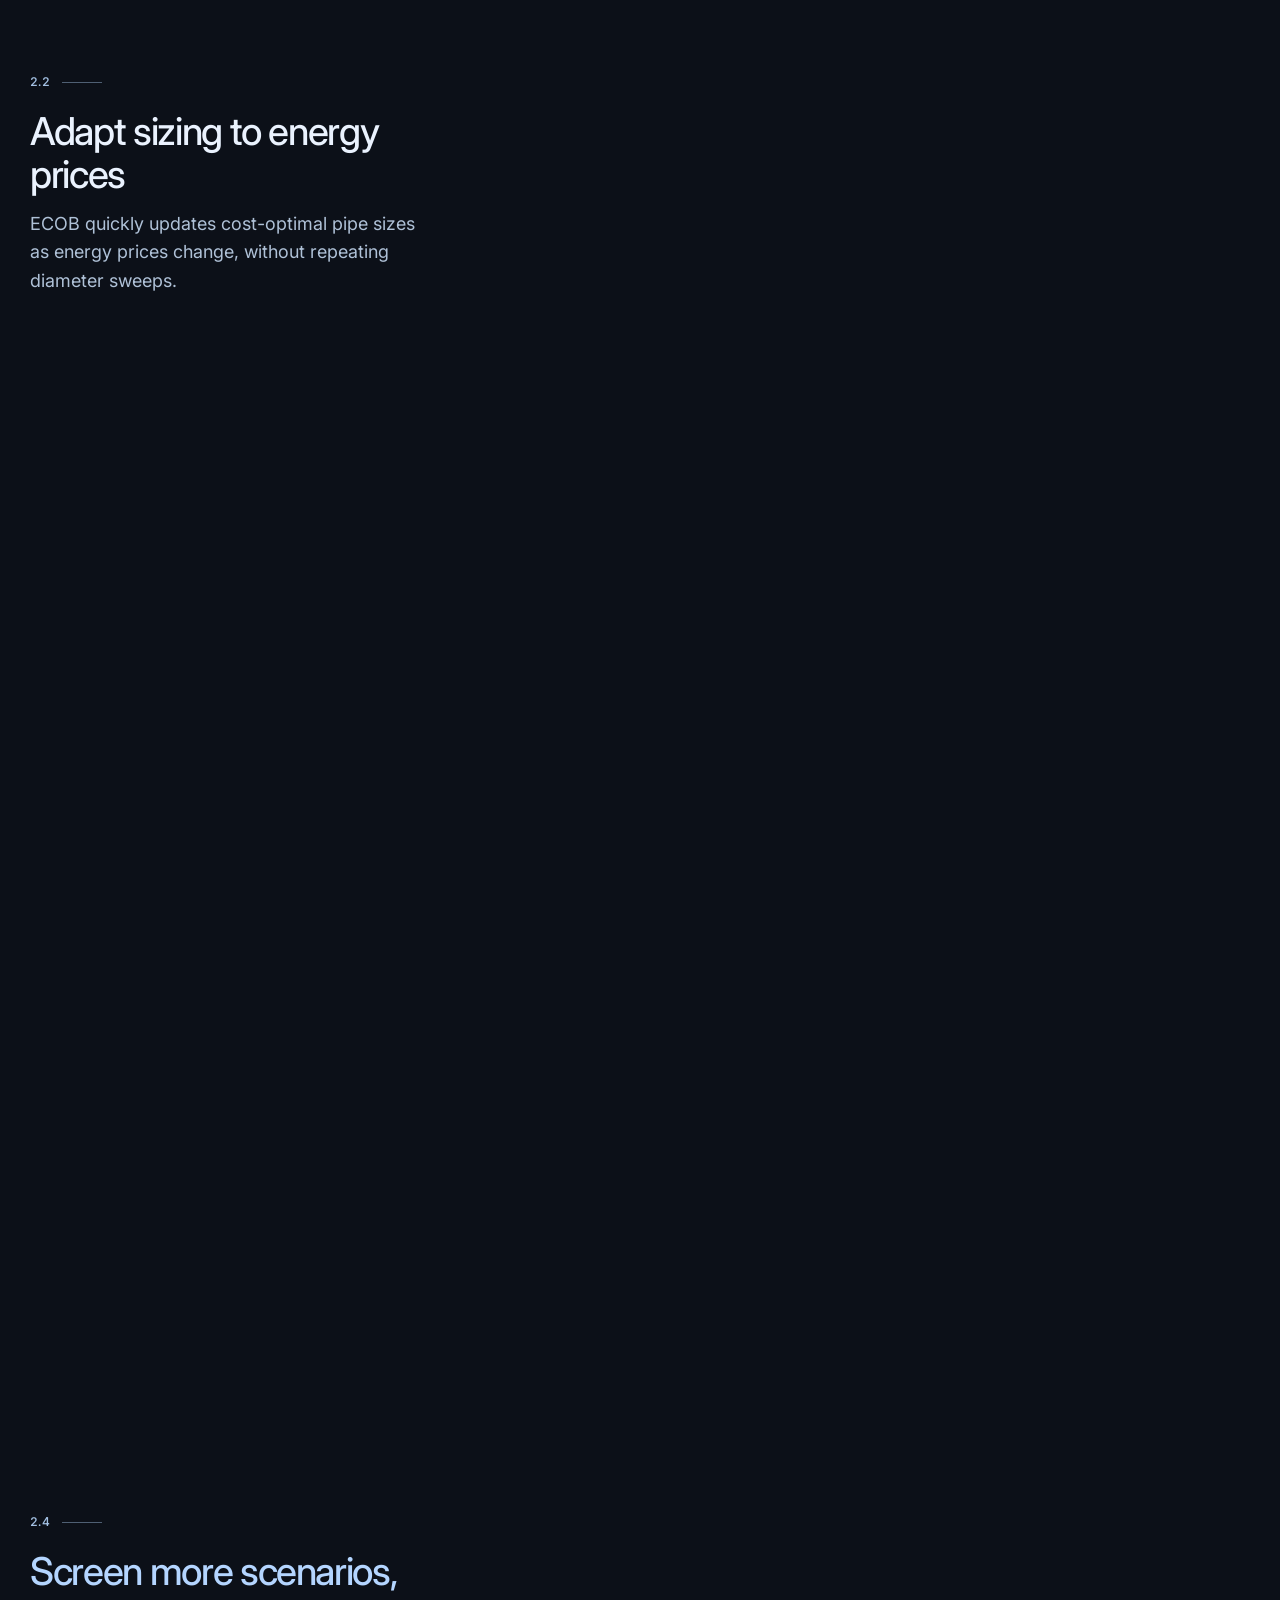
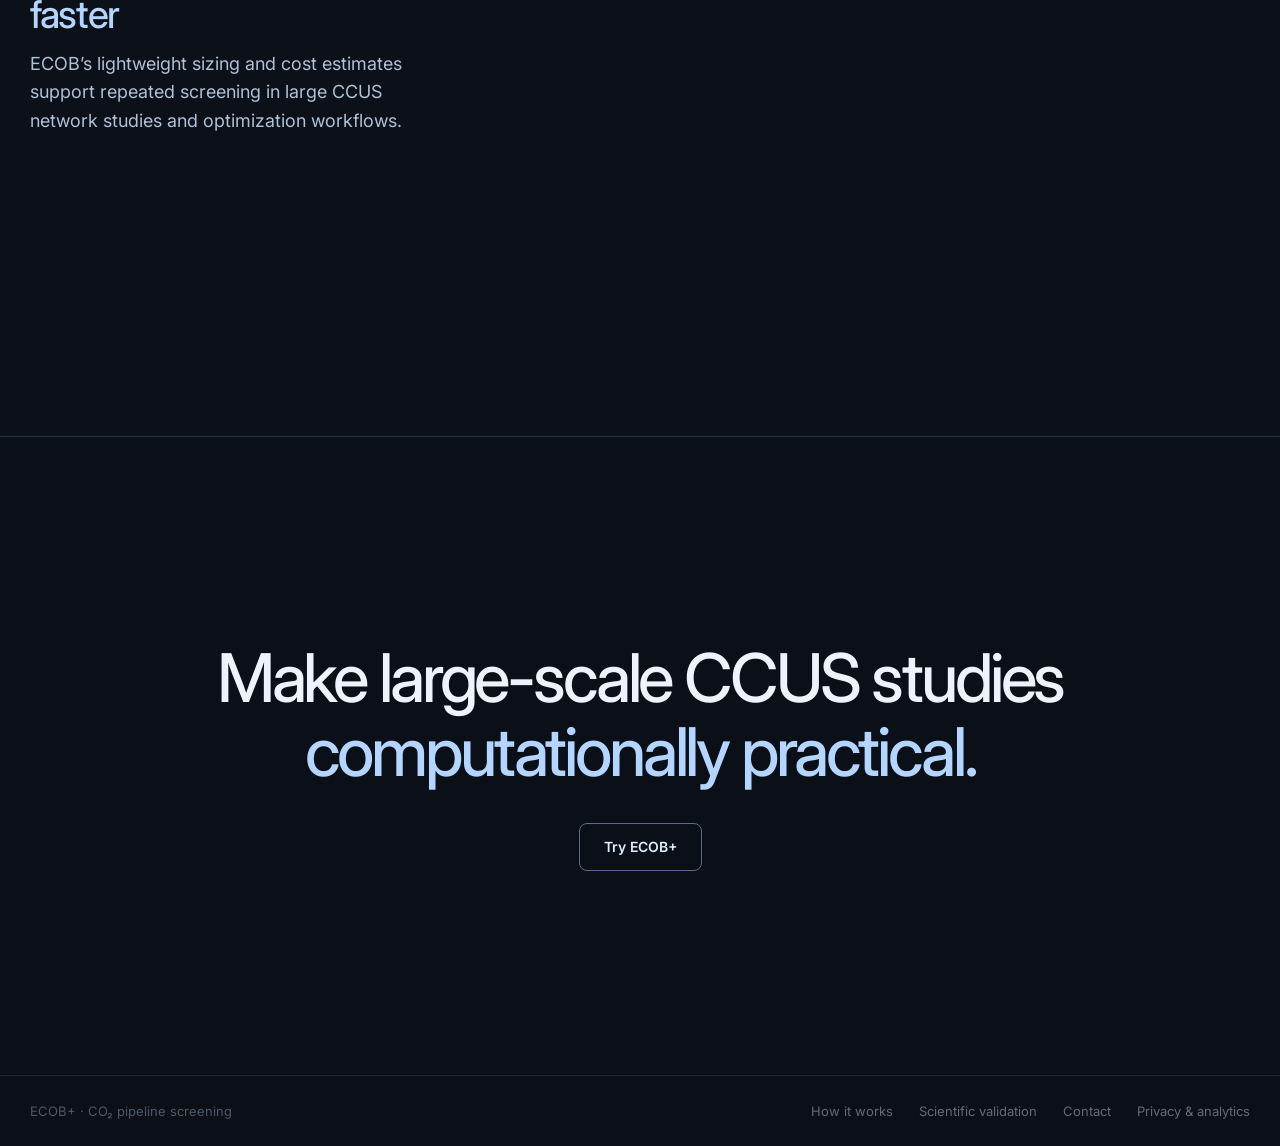
==== commit 30bfadd9: "Add files via upload" ====
--- a/index.html
+++ b/index.html
@@ -1164,9 +1164,23 @@
 #hub-story .v143-expansion-timeline i{position:absolute;left:0;right:0;top:-1px;height:1px;transform:scaleX(var(--v143-progress));transform-origin:left;background:#b5d7ff;box-shadow:0 0 8px #77a9ed50}
 #hub-story .v143-expansion-timeline span{opacity:calc(.38 + .62 * var(--v143-progress));transition:opacity .12s}
 /* The final story moment: evidence, not vague feature adjectives. */
+#hub-story .v143-benchmark{border-top:1px solid #354961;padding-top:20px;min-width:0}
+#hub-story .v143-benchmark-caption{font-size:11px;letter-spacing:.08em;color:#9ebcde;font-weight:540;margin-bottom:10px}
+#hub-story .v143-benchmark-numbers{display:grid;grid-template-columns:1fr 1fr;gap:clamp(15px,3vw,38px)}
+#hub-story .v143-benchmark-numbers>div{display:flex;flex-direction:column;gap:2px;min-width:0}
+#hub-story .v143-benchmark-numbers>div+div{border-left:1px solid #354961;padding-left:clamp(12px,2.8vw,35px)}
+#hub-story .v143-method{font-size:13px;color:#d1e4fc;font-weight:600}
+#hub-story .v143-benchmark strong{color:#b3d5ff;font-size:clamp(30px,3.5vw,51px);letter-spacing:-.04em;font-weight:530;line-height:1.18;white-space:nowrap;font-variant-numeric:tabular-nums}
+#hub-story .v143-benchmark-aspen strong{color:#dce8f8}
+#hub-story .v143-benchmark em{font-size:.55em;letter-spacing:0;font-style:normal;font-weight:440;color:#a9bfd8}
+#hub-story .v143-benchmark small{font-size:11px;color:#92abc7;line-height:1.35}
+#hub-story .v143-benchmark-note{margin:9px 0 0;color:#839bb6;font-size:10px;line-height:1.35}
 @media(max-width:1100px) and (min-width:761px){
  #hub-story .v143-baseline-grid strong{font-size:clamp(20px,2.8vw,32px)}
  #hub-story .v143-baseline-grid .v138-result-emphasis strong{font-size:clamp(27px,3.7vw,38px)}
+ #hub-story .v143-benchmark strong{font-size:clamp(28px,3.4vw,38px)}
+ #hub-story .v143-benchmark{padding-top:11px}
+ #hub-story .v143-benchmark-note{display:none}
 }
 @media(max-width:760px){
  #hub-story .v143-baseline-condition{font-size:10px;margin-bottom:10px}
@@ -1174,9 +1188,18 @@
  #hub-story .v143-baseline-grid strong{font-size:clamp(18px,5vw,25px)}
  #hub-story .v143-baseline-grid .v138-result-emphasis strong{font-size:clamp(26px,7.5vw,34px)}
  #hub-story .v143-baseline-grid>div>span{font-size:10px}
+ #hub-story .v143-benchmark-caption{margin-bottom:12px}
+ #hub-story .v143-benchmark strong{font-size:clamp(27px,7.5vw,38px)}
+ #hub-story .v143-benchmark-numbers{gap:11px}
+ #hub-story .v143-benchmark-numbers>div+div{padding-left:12px}
+ #hub-story .v143-method{font-size:12px}
+ #hub-story .v143-benchmark small{font-size:10px}
+ #hub-story .v143-benchmark-note{font-size:9px}
  #hub-story .v143-expansion-timeline{font-size:9px}
 }
 @media(max-width:350px){
+ #hub-story .v143-benchmark strong{font-size:25px}
+ #hub-story .v143-benchmark small{font-size:9px}
  #hub-story .v143-baseline-grid .v138-result-emphasis strong{font-size:25px}
  #hub-story .v143-expansion-timeline{font-size:8px}
 }
@@ -1186,6 +1209,11 @@
 }
 
 /* v144: always-visible performance numerals with restrained count-up feedback. */
+#hub-story .v144-timer-digit{display:inline-block;opacity:1!important;min-width:2.35ch;will-change:transform;font-variant-numeric:tabular-nums}
+#hub-story .v143-benchmark-aspen .v144-timer-digit{min-width:2ch}
+#hub-story .v143-benchmark[data-v144-counting="true"] .v143-benchmark-ecob strong{color:#bddbff}
+#hub-story .v143-benchmark[data-v144-complete="true"] .v143-benchmark-aspen strong{color:#e6f1ff}
+@media(prefers-reduced-motion:reduce){#hub-story .v144-timer-digit{will-change:auto}}
 </style>
 <style id="ecob-v145-price-result-visibility">
 /* Values must remain readable throughout price switches and story transitions.
@@ -1196,8 +1224,16 @@
   animation:none!important;
 }
 /* Show the total comparison duration while the slower runtime is ticking. */
-
+#hub-story .v143-benchmark-aspen strong .v145-benchmark-total{
+  font-size:.39em;
+  font-weight:450;
+  font-style:normal;
+  letter-spacing:0;
+  color:#a9bfd8;
+  white-space:nowrap;
+}
 @media(max-width:350px){
+  #hub-story .v143-benchmark-aspen strong .v145-benchmark-total{font-size:.38em}
 }
 </style>
 <style id="ecob-v146-explorer-fixes">
@@ -1448,7 +1484,7 @@
    
   </figure>
   <aside class="hero-evidence" aria-label="Scientific evidence">
-    <div class="evidence-item"><strong>0.383 <span class="evidence-unit">ms</span></strong><span class="evidence-label">Sizing &amp; cost evaluation</span><a class="evidence-detail" href="calculator.html#validation">Single-case benchmark ↗</a></div>
+    <div class="evidence-item"><strong>0.383 <span class="evidence-unit">ms</span></strong><span class="evidence-label">Sizing &amp; cost evaluation</span><a class="evidence-detail" href="calculator.html#benchmarkDetails">Single-case benchmark ↗</a></div>
     <div class="evidence-item"><strong>1.65%</strong><span class="evidence-label">Median diameter error vs Aspen Plus</span><a class="evidence-detail" href="calculator.html#validation">166 out-of-sample cases ↗</a></div>
     <div class="evidence-item"><strong>IJGGC</strong><span class="evidence-label">Peer-reviewed research</span><a class="evidence-detail" href="https://www.sciencedirect.com/science/article/pii/S1750583626002616" target="_blank" rel="noopener noreferrer" title="International Journal of Greenhouse Gas Control">Read the paper ↗</a></div>
   </aside>
@@ -1487,7 +1523,9 @@
     <div class="v137-step-head"><span class="v137-step-number">2.2</span><span class="v137-step-rule" aria-hidden="true"></span></div>
     <h3>Adapt sizing to energy prices</h3><p>ECOB quickly updates cost-optimal pipe sizes as energy prices change, without repeating diameter sweeps.</p></div><div class="v137-mobile-slot" data-mobile-for="1"></div></div><div class="v137-step v138-step" id="hub-scroll-step-3" data-v137-step="2" data-story="hub" aria-label="Section 2.3"><div class="v137-step-copy">
     <div class="v137-step-head"><span class="v137-step-number">2.3</span><span class="v137-step-rule" aria-hidden="true"></span></div>
-    <h3>Update designs as CO₂ flows change</h3><p>ECOB rapidly re-sizes network segments as CO₂ flows change, using updated project conditions.</p></div><div class="v137-mobile-slot" data-mobile-for="2"></div></div></div><div class="v137-stage"><div class="v137-stage-frame"><div class="v137-slide is-active v138-hub-slide v140-baseline-slide" data-panel="0" aria-hidden="false" >
+    <h3>Update designs as CO₂ flows change</h3><p>ECOB rapidly re-sizes network segments as CO₂ flows change, using updated project conditions.</p></div><div class="v137-mobile-slot" data-mobile-for="2"></div></div><div class="v137-step v138-step" id="hub-scroll-step-4" data-v137-step="3" data-story="hub" aria-label="Section 2.4"><div class="v137-step-copy">
+    <div class="v137-step-head"><span class="v137-step-number">2.4</span><span class="v137-step-rule" aria-hidden="true"></span></div>
+    <h3>Screen more scenarios, faster</h3><p>ECOB’s lightweight sizing and cost estimates support repeated screening in large CCUS network studies and optimization workflows.</p></div><div class="v137-mobile-slot" data-mobile-for="3"></div></div></div><div class="v137-stage"><div class="v137-stage-frame"><div class="v137-slide is-active v138-hub-slide v140-baseline-slide" data-panel="0" aria-hidden="false" >
       <div class="v137-panel-center"><div class="v137-network v138-network v140-network" data-network-year="2026" aria-label="Illustrative 2026 and 2030 CCUS hub candidate pipeline segments">
       <div class="v137-network-branches"><div class="v137-net-source"><span class="v137-net-dot"></span><span class="v137-net-label"><strong>Cement plant</strong><small>3 MtCO₂/y</small></span><span class="v175-branch-pipe"><i aria-hidden="true"></i><b class="segment-nps"><em class="branch-size-label">Pipe size</em>NPS 12¾</b></span></div><div class="v137-net-source"><span class="v137-net-dot"></span><span class="v137-net-label"><strong>Refinery</strong><small>4 MtCO₂/y</small></span><span class="v175-branch-pipe"><i aria-hidden="true"></i><b class="segment-nps"><em class="branch-size-label">Pipe size</em>NPS 14</b></span></div><div class="v137-net-source is-future"><span class="v137-net-dot"></span><span class="v137-net-label"><strong>Steel plant</strong><small>Connects in 2030</small></span><span class="v175-branch-pipe"><i aria-hidden="true"></i></span></div></div>
       <div class="v137-net-hub"><span>Hub</span></div>
@@ -1515,8 +1553,21 @@
         <div><span>Optimal trunkline pipe size</span><strong>NPS <b data-v143-growth="nps">18</b></strong></div>
       </div>
       <div class="growth-control"><label class="growth-label">Adjust total flow <span>Drag to explore</span><input type="range" min="7" max="15" step="0.1" value="7" aria-label="Trunkline flow, million tonnes per year" data-growth-slider></label><div class="growth-ticks" aria-hidden="true"><span>7</span><span>11</span><span>15 MtCO₂/y</span></div></div>
-    <p class="v175-scenario-note">Each scenario is sized independently.</p></div></div><div class="v137-panel-foot"></div></div></div></div></div></div></section>
-<section class="ecob-closing" id="hub-scroll-step-4" aria-labelledby="closing-title">
+    <p class="v175-scenario-note">Each scenario is sized independently.</p></div></div><div class="v137-panel-foot"></div></div><div class="v137-slide v138-hub-slide v138-wrap-up v143-benchmark-slide" data-panel="3" aria-hidden="true" inert>
+      <div class="v137-panel-center"><div class="v137-network v138-network v140-network" data-network-year="2030" aria-label="Illustrative 2026 and 2030 CCUS hub candidate pipeline segments">
+      <div class="v137-network-branches"><div class="v137-net-source"><span class="v137-net-dot"></span><span class="v137-net-label"><strong>Cement plant</strong><small>3 MtCO₂/y</small></span><i aria-hidden="true"></i></div><div class="v137-net-source"><span class="v137-net-dot"></span><span class="v137-net-label"><strong>Refinery</strong><small>4 MtCO₂/y</small></span><i aria-hidden="true"></i></div><div class="v137-net-source"><span class="v137-net-dot"></span><span class="v137-net-label"><strong>Steel plant</strong><small>2 MtCO₂/y</small></span><i aria-hidden="true"></i></div></div>
+      <div class="v137-net-hub"><span>Hub</span></div>
+      <div class="v137-net-trunk"><small>Shared trunkline</small><i aria-hidden="true"></i><span>9 MtCO₂/y</span></div>
+      <div class="v137-net-store"><span class="v137-net-store-dot" aria-hidden="true"></span><small>Storage</small></div>
+    </div><div class="v143-benchmark" role="group" aria-label="Illustrative single-case benchmark: ECOB 0.383 milliseconds for pipeline sizing and cost evaluation, Aspen Plus candidate diameter sweep 15 seconds">
+        <div class="v143-benchmark-caption">Single-case runtime comparison</div>
+        <div class="v143-benchmark-numbers">
+          <div class="v143-benchmark-ecob"><span class="v143-method">ECOB</span><strong><span data-v143-bench="ecob" class="v144-timer-digit">0.383</span><em> ms</em></strong><small>Sizing + transport-cost evaluation</small></div>
+          <div class="v143-benchmark-aspen"><span class="v143-method">Aspen Plus</span><strong><span data-v143-bench="aspen" class="v144-timer-digit">15</span><em class="v145-benchmark-total"> / 15 s</em></strong><small>Candidate-diameter sweep</small></div>
+        </div>
+        
+      </div></div><div class="v137-panel-foot"></div></div></div></div></div></div></section>
+<section class="ecob-closing" id="ecob-closing" aria-labelledby="closing-title">
  <div class="wrap"><div class="ecob-closing-copy">
   <h2 id="closing-title">Make large-scale CCUS studies <span>computationally practical.</span></h2>
   <a class="story-action closing-action" href="calculator.html#calculator">Try ECOB+</a>
@@ -1939,8 +1990,10 @@
  const ease=n=>{const x=clamp(n);return x*x*(3-2*x);};
  const prefersReduced=window.matchMedia('(prefers-reduced-motion: reduce)');
  const isMobile=window.matchMedia('(max-width:760px)');
- // The v137 story initializer has already cloned the story slides into mobile slots.
+ const frame=document.querySelector('#v137-hub-grid .v137-stage-frame');
+ // The v137 story initializer has already cloned the four slides into mobile slots.
  const growthPanels=[...document.querySelectorAll('#hub-story .v143-growth-slide,#hub-story .v137-mobile-slot[data-mobile-for="2"] .v137-mobile-panel')];
+ const benchmarkPanels=[...document.querySelectorAll('#hub-story .v143-benchmark-slide,#hub-story .v137-mobile-slot[data-mobile-for="3"] .v137-mobile-panel')];
  growthPanels.forEach(panel=>{
    panel.classList.add('v143-growth-slide');
    const net=panel.querySelector('.v140-network');
@@ -2005,6 +2058,74 @@
    growthFrame=requestAnimationFrame(tick);
  }
 
+ // v144 single-case runtime playback. This animates previously measured runtimes;
+ // it does NOT run Aspen Plus or rerun the ECOB model.
+ // Numerals retain their final reference values in static/reduced-motion mode.
+ let benchSession=null, benchPlayed=false;
+ const desktopBench=benchmarkPanels.find(el=>el.matches('.v137-slide'));
+ const mobileBench=benchmarkPanels.find(el=>el.matches('.v137-mobile-panel'));
+ function stopBenchPlayback(){
+   if(!benchSession)return;
+   const s=benchSession;
+   benchSession=null;
+   if(s.frame)cancelAnimationFrame(s.frame);
+   if(s.interval)clearInterval(s.interval);
+   s.ecob.textContent='0.383';
+   s.aspen.textContent='15';
+   s.box?.removeAttribute('data-v144-counting');
+   s.box?.removeAttribute('data-v144-complete');
+ }
+ function softTick(el,ms){
+   if(prefersReduced.matches||!el.animate)return;
+   el.getAnimations().forEach(anim=>anim.cancel());
+   el.animate([
+     {opacity:1,transform:'translate3d(0,5px,0) scale(.975)'},
+     {opacity:1,transform:'translate3d(0,-1px,0) scale(1.012)',offset:.68},
+     {opacity:1,transform:'none'}
+   ],{duration:ms,easing:'cubic-bezier(.22,1,.36,1)'});
+ }
+ function startBenchPlayback(panel){
+   stopBenchPlayback();
+   if(!panel||prefersReduced.matches||benchPlayed)return;
+   benchPlayed=true;
+   const ecob=panel.querySelector('[data-v143-bench="ecob"]');
+   const aspen=panel.querySelector('[data-v143-bench="aspen"]');
+   if(!ecob||!aspen)return;
+   const box=panel.querySelector('.v143-benchmark');
+   const session={panel,box,ecob,aspen,frame:0,interval:null};
+   benchSession=session;
+   box?.setAttribute('data-v144-counting','true');
+   box?.removeAttribute('data-v144-complete');
+   ecob.textContent='0.000';
+   aspen.textContent='0';
+   // A quick ~650 ms visible count-up ends at the measured 0.383 ms value.
+   const ecoStart=performance.now();
+   function ecoFrame(now){
+     if(benchSession!==session)return;
+     const p=clamp((now-ecoStart)/650);
+     const eased=1-Math.pow(1-p,3);
+     ecob.textContent=(.383*eased).toFixed(3);
+     if(p<1)session.frame=requestAnimationFrame(ecoFrame);
+     else{ecob.textContent='0.383';softTick(ecob,380);}
+   }
+   session.frame=requestAnimationFrame(ecoFrame);
+   // Aspen is intentionally paced in REAL elapsed seconds, 0,1,2,...15.
+   const aspenStart=performance.now();
+   let previous=0;
+   session.interval=setInterval(()=>{
+     if(benchSession!==session)return;
+     const next=Math.min(15,Math.floor((performance.now()-aspenStart)/1000));
+     if(next===previous)return;
+     previous=next;
+     aspen.textContent=String(next);
+     softTick(aspen,300);
+     if(next>=15){
+       clearInterval(session.interval);session.interval=null;
+       box?.removeAttribute('data-v144-counting');
+       box?.setAttribute('data-v144-complete','true');
+     }
+   },70);
+ }
  const growthStep=document.getElementById('hub-scroll-step-3');
  const desktopGrowth=growthViews.find(v=>v.panel.matches('.v137-slide'))?.panel;
  const mobileGrowth=growthViews.find(v=>v.panel.matches('.v137-mobile-panel'))?.panel;
@@ -2014,14 +2135,27 @@
      const r=(isMobile.matches?activeGrowth:growthStep)?.getBoundingClientRect();
      if(r && r.top<height*.76 && r.bottom>height*.18 && (isMobile.matches||activeGrowth.classList.contains('is-active')))startGrowthPlayback();
    }
-
+   const mobile=isMobile.matches;
+   const target=mobile?mobileBench:desktopBench;
+   const rect=target?.getBoundingClientRect();
+   const frameRect=frame?.getBoundingClientRect();
+   const stepRect=document.getElementById('hub-scroll-step-4')?.getBoundingClientRect();
+   const inFrame=mobile ? !!(rect && rect.top<height*.80 && rect.bottom>height*.13)
+       : !!(target?.classList.contains('is-active') && frameRect && frameRect.top<height*.90
+           && frameRect.bottom>height*.12 && stepRect && stepRect.bottom>height*.10 && stepRect.top<height*.84);
+   if(inFrame&&!prefersReduced.matches && !document.hidden){
+     if(!benchPlayed)startBenchPlayback(target);
+     else if(benchSession&&benchSession.panel!==target)stopBenchPlayback();
+   }else if(benchSession){
+     stopBenchPlayback();
+   }
  });
  document.addEventListener('visibilitychange',()=>{
-   if(document.hidden){if(growthFrame){stopGrowth();renderGrowth(9);}}
+   if(document.hidden){stopBenchPlayback();if(growthFrame){stopGrowth();renderGrowth(9);}}
    else updateScrollScenes();
  });
  prefersReduced.addEventListener('change',()=>{
-   if(prefersReduced.matches){if(growthFrame){stopGrowth();renderGrowth(9);}}
+   if(prefersReduced.matches){stopBenchPlayback();if(growthFrame){stopGrowth();renderGrowth(9);}}
    updateScrollScenes();
  });
  // Show a subtle update for both manual and scroll-driven electricity changes.
@@ -2047,7 +2181,7 @@
  updateScrollScenes();
 })();
 </script>
-<nav class="ecob-chapter-rail" aria-label="Jump to page section"><a href="#top" aria-label="Overview" class="is-current" aria-current="location"><span aria-hidden="true">Overview</span></a><a href="#size-scroll-step-1" aria-label="1.1 · Project inputs"><span aria-hidden="true">1.1 · Project inputs</span></a><a href="#size-scroll-step-2" aria-label="1.2 · Direct sizing"><span aria-hidden="true">1.2 · Direct sizing</span></a><a href="#size-scroll-step-3" aria-label="1.3 · Engineering results"><span aria-hidden="true">1.3 · Engineering results</span></a><a href="#size-scroll-step-4" aria-label="1.4 · Design options"><span aria-hidden="true">1.4 · Design options</span></a><a href="#hub-scroll-step-1" aria-label="2.1 · Network sizing"><span aria-hidden="true">2.1 · Network sizing</span></a><a href="#hub-scroll-step-2" aria-label="2.2 · Energy prices"><span aria-hidden="true">2.2 · Energy prices</span></a><a href="#hub-scroll-step-3" aria-label="2.3 · Flow scenarios"><span aria-hidden="true">2.3 · Flow scenarios</span></a><a href="#hub-scroll-step-4" aria-label="Try ECOB+"><span aria-hidden="true">Try ECOB+</span></a></nav>
+<nav class="ecob-chapter-rail" aria-label="Jump to page section"><a href="#top" aria-label="Overview" class="is-current" aria-current="location"><span aria-hidden="true">Overview</span></a><a href="#size-scroll-step-1" aria-label="1.1 · Project inputs"><span aria-hidden="true">1.1 · Project inputs</span></a><a href="#size-scroll-step-2" aria-label="1.2 · Direct sizing"><span aria-hidden="true">1.2 · Direct sizing</span></a><a href="#size-scroll-step-3" aria-label="1.3 · Engineering results"><span aria-hidden="true">1.3 · Engineering results</span></a><a href="#size-scroll-step-4" aria-label="1.4 · Design options"><span aria-hidden="true">1.4 · Design options</span></a><a href="#hub-scroll-step-1" aria-label="2.1 · Network sizing"><span aria-hidden="true">2.1 · Network sizing</span></a><a href="#hub-scroll-step-2" aria-label="2.2 · Energy prices"><span aria-hidden="true">2.2 · Energy prices</span></a><a href="#hub-scroll-step-3" aria-label="2.3 · Flow scenarios"><span aria-hidden="true">2.3 · Flow scenarios</span></a><a href="#hub-scroll-step-4" aria-label="2.4 · Performance"><span aria-hidden="true">2.4 · Performance</span></a><a href="#ecob-closing" aria-label="Try ECOB+"><span aria-hidden="true">Try ECOB+</span></a></nav>
 <script id="ecob-rail-behavior">
 (() => {
  const rail=document.querySelector('.ecob-chapter-rail'); if(!rail)return;
@@ -2056,7 +2190,7 @@
  if(targets.some(t=>!t))return;
  const chapters=[
    {section:document.getElementById('worked-example'),grid:document.getElementById('v137-size-grid'),offset:1,count:4},
-   {section:document.getElementById('hub-story'),grid:document.getElementById('v137-hub-grid'),offset:5,count:3}
+   {section:document.getElementById('hub-story'),grid:document.getElementById('v137-hub-grid'),offset:5,count:4}
  ];
  if(chapters.some(c=>!c.section||!c.grid))return;
  const desktop=matchMedia('(min-width:1371px)');
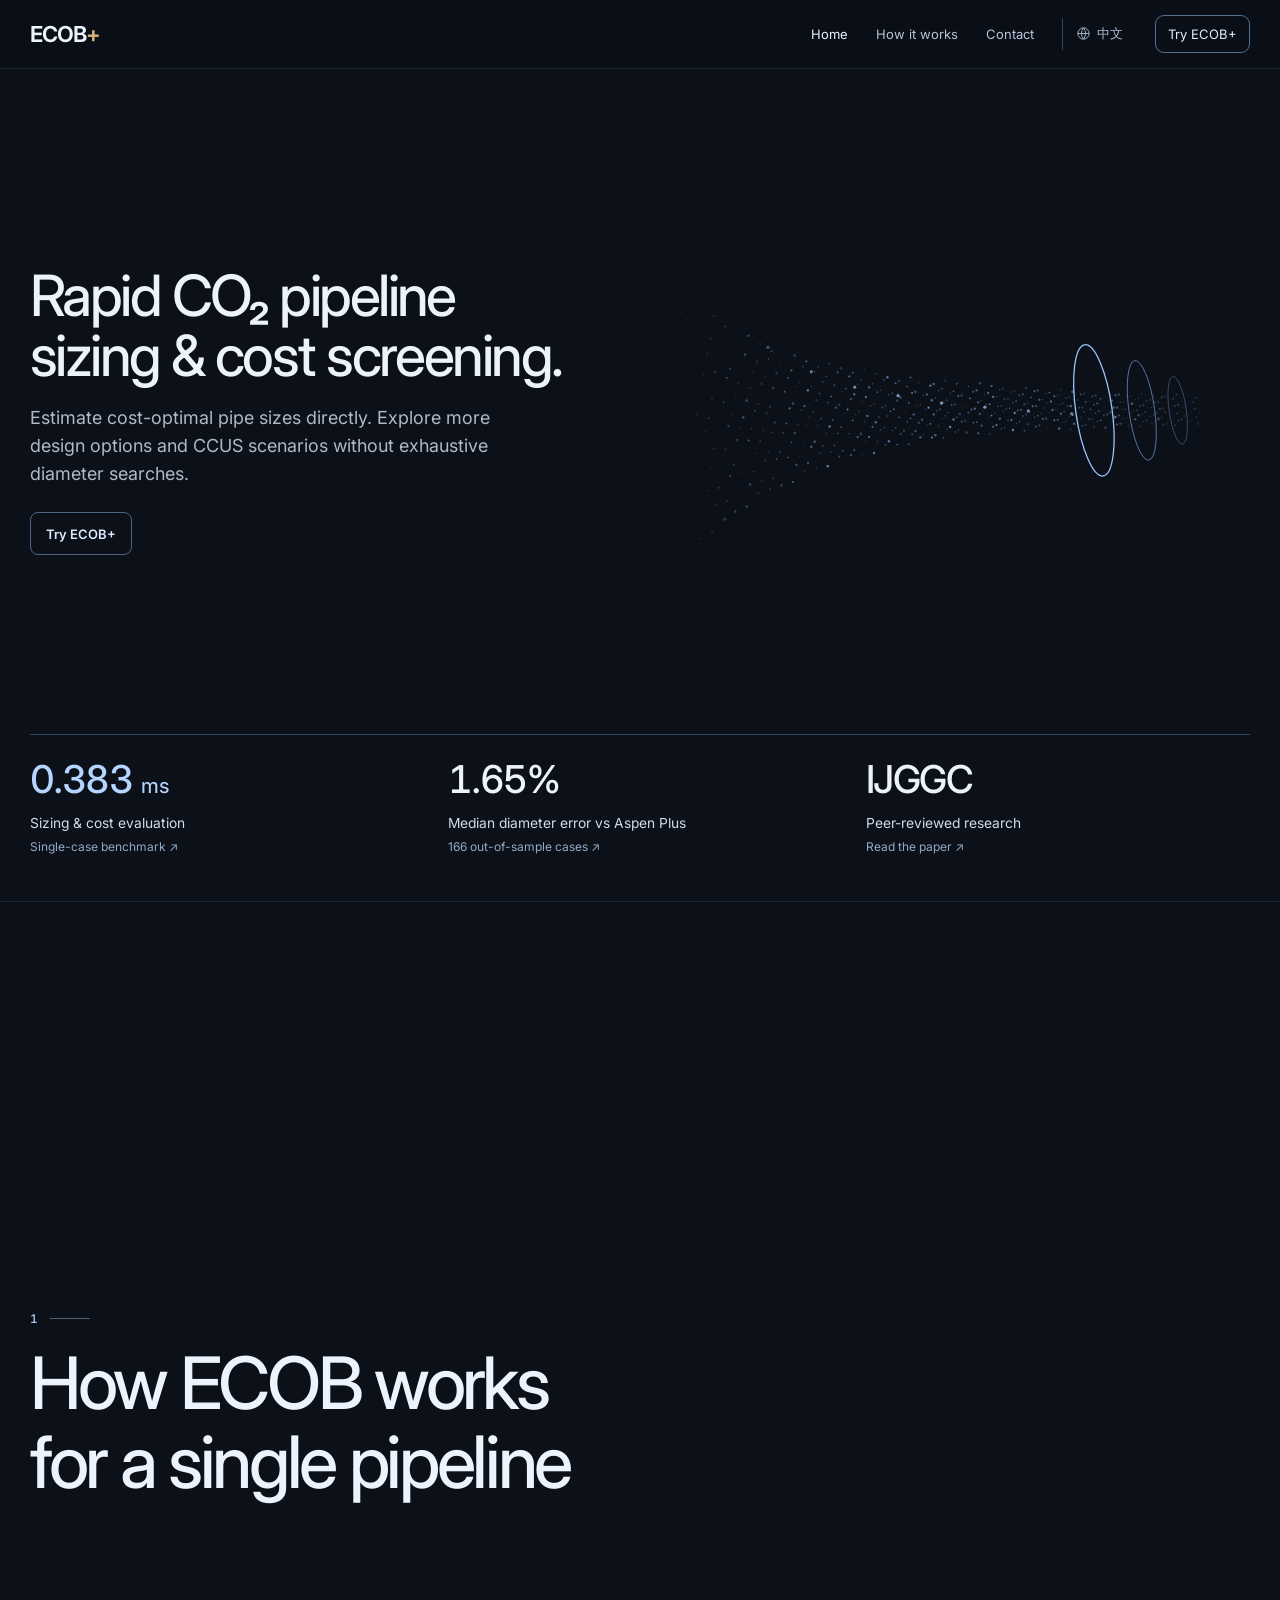
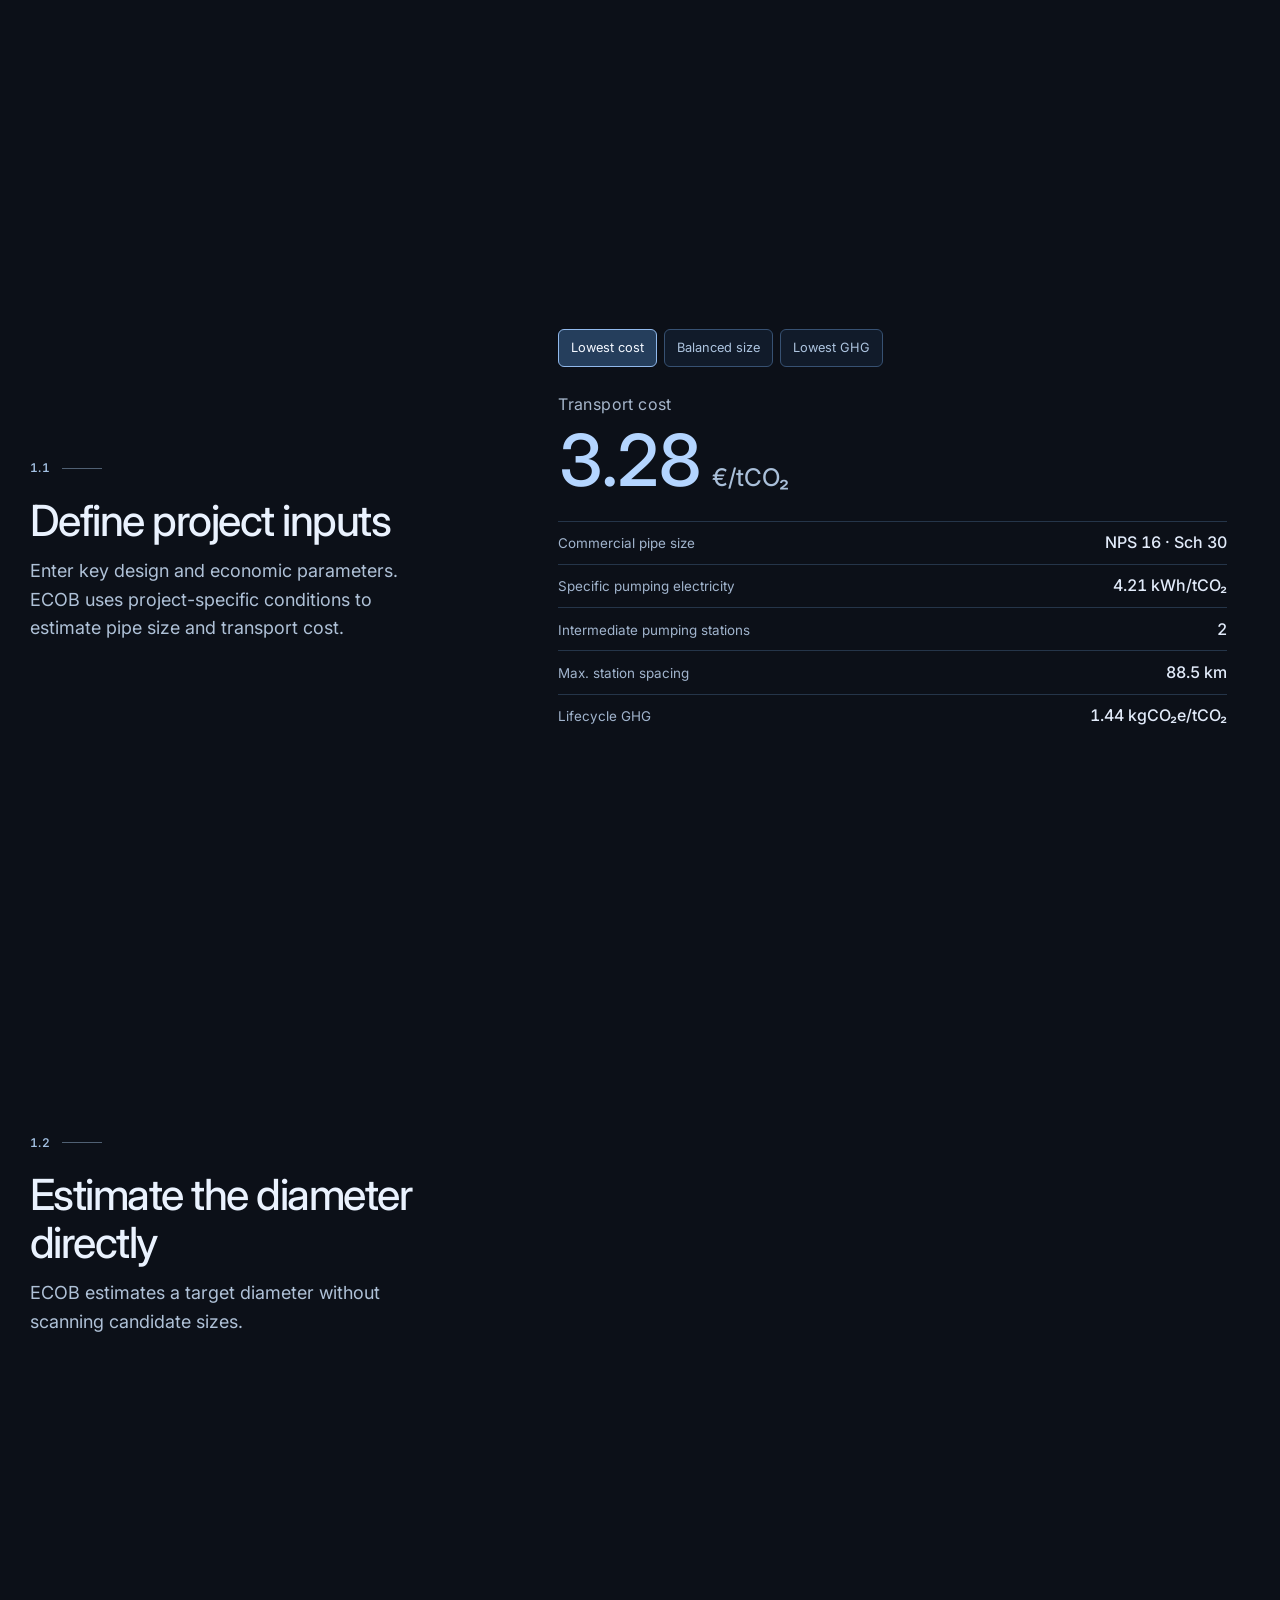
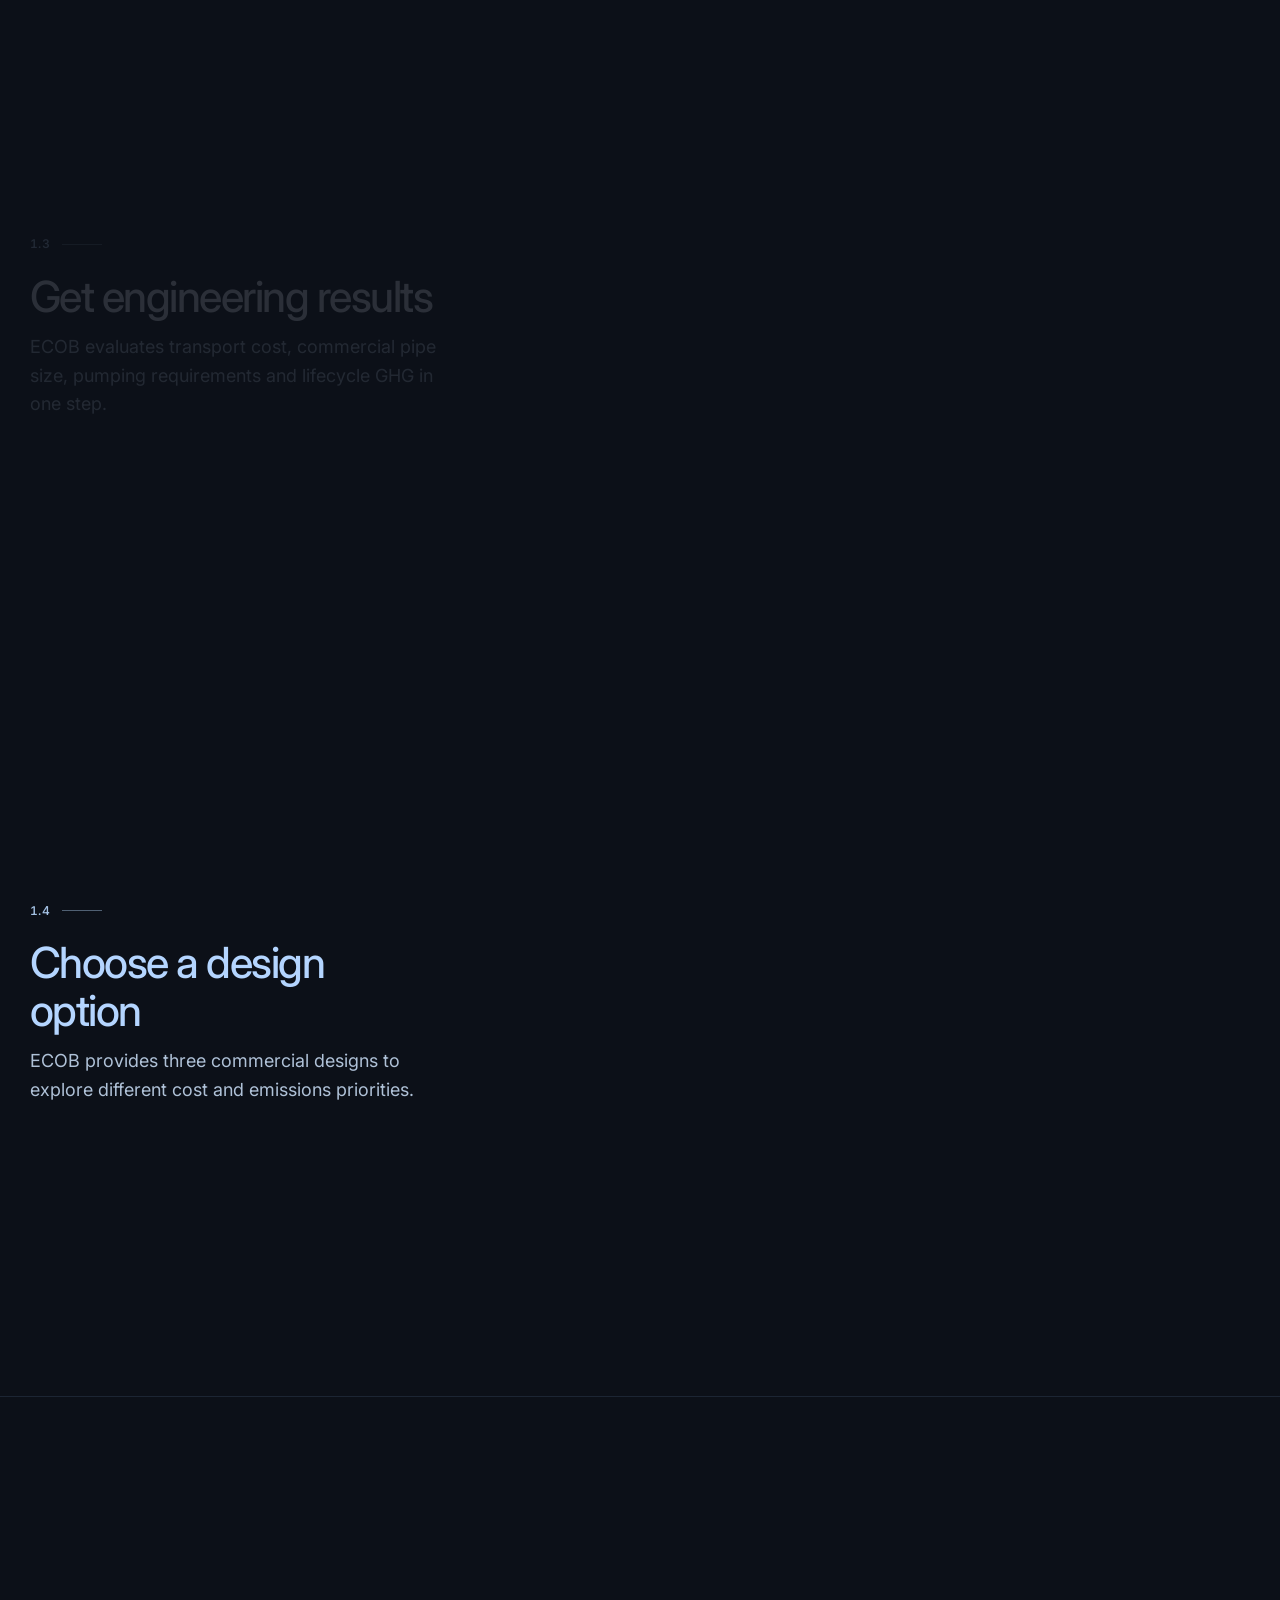
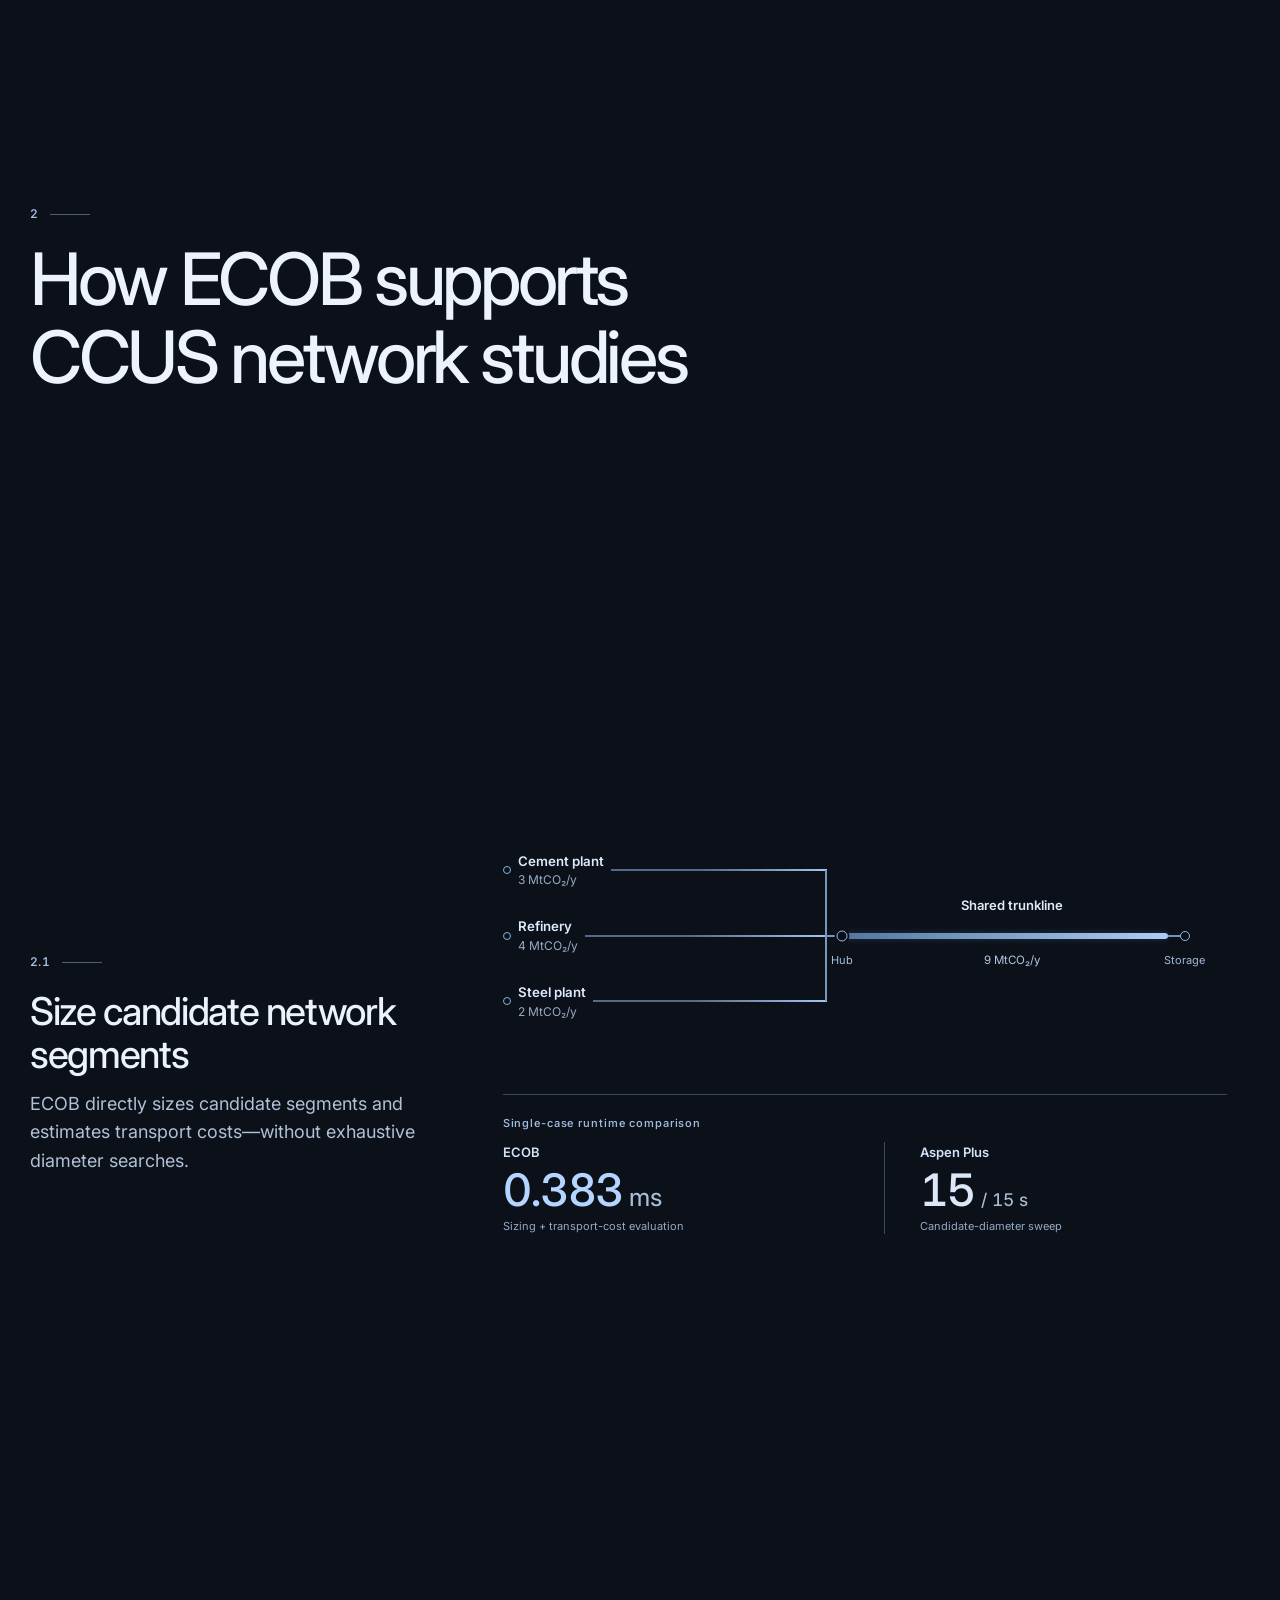
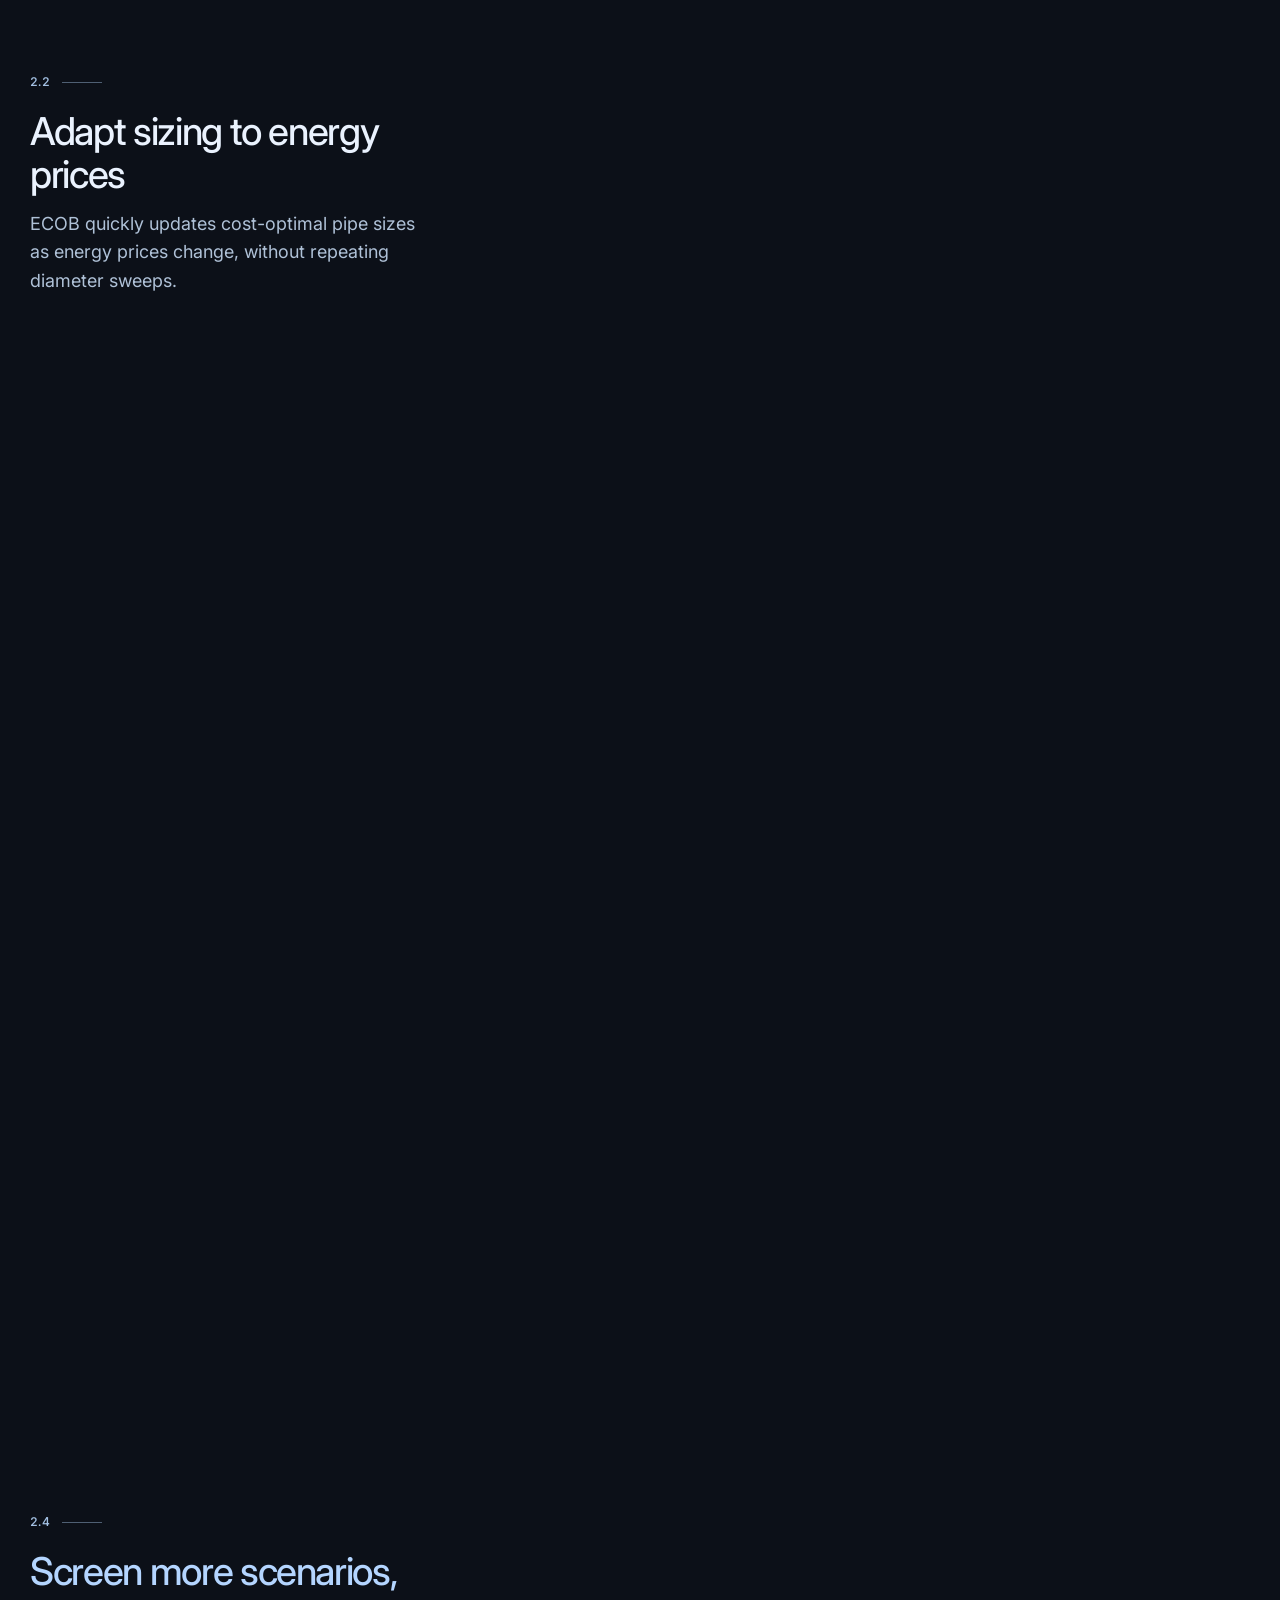
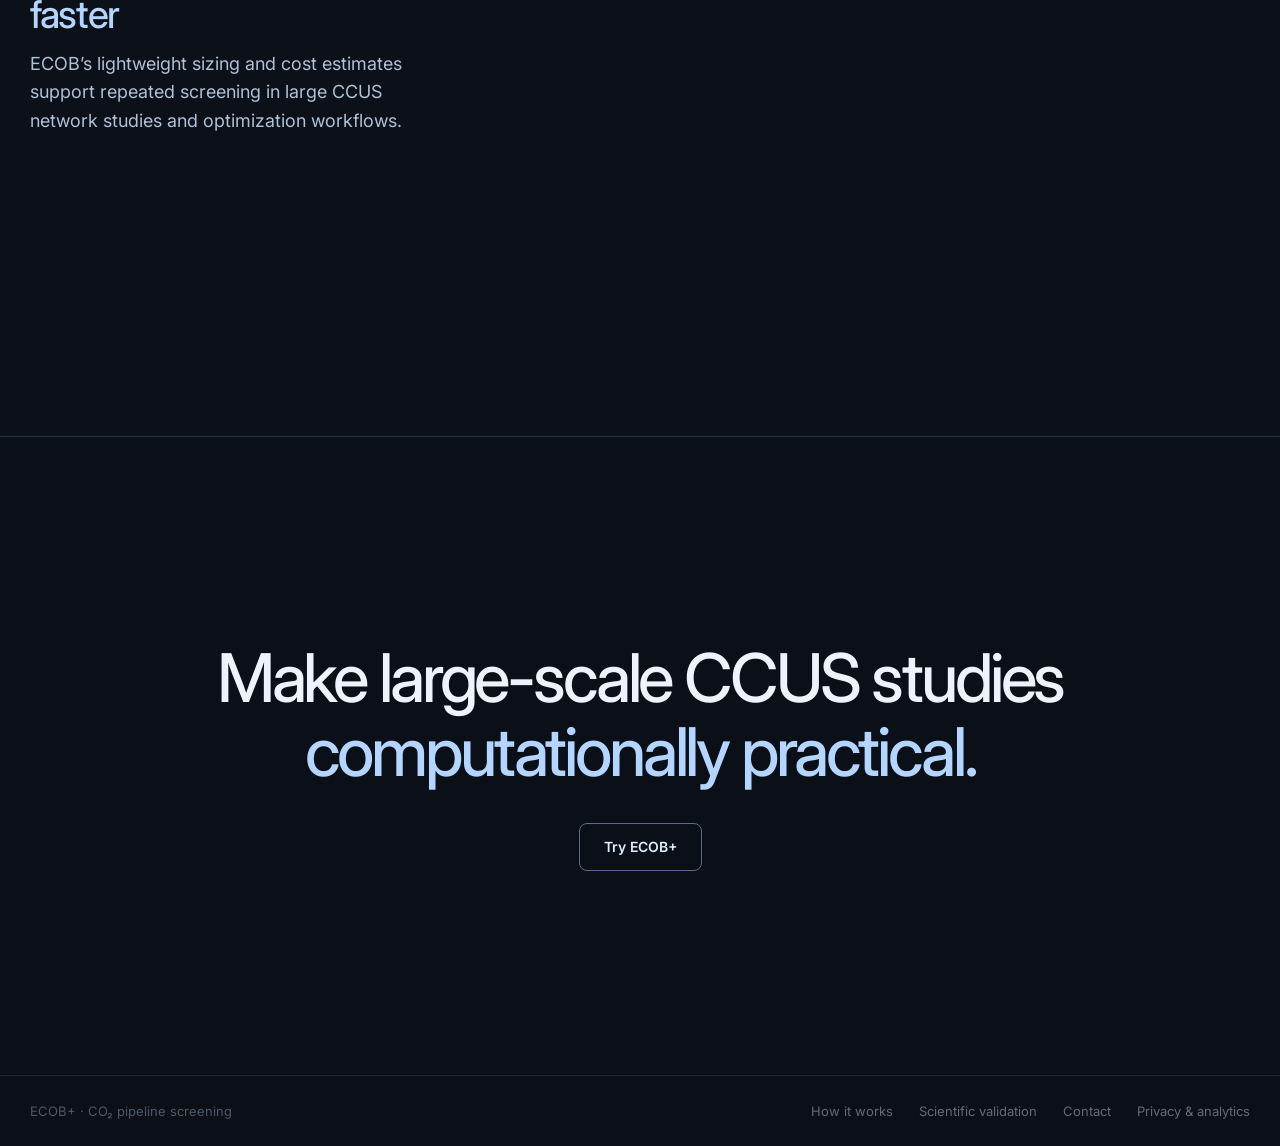
==== commit 5a140092: "Add bilingual support Add English and Chinese language switching, refine mobile navigation, and pres" ====
--- a/index.html
+++ b/index.html
@@ -1466,6 +1466,10 @@
 @media(max-width:360px){.hero-evidence{gap:10px 8px}.evidence-item strong{font-size:21px}.evidence-label,.evidence-detail{font-size:10px}}
 @media(prefers-reduced-motion:reduce){.ecob-closing-copy,.hero-evidence{opacity:1!important;transform:none!important}.evidence-item{animation:none!important}}
 </style>
+<link rel="stylesheet" href="i18n/i18n.css?v=20261127-qa2">
+<script defer src="i18n/common.js?v=20261127-qa2"></script>
+<script defer src="i18n/home.js?v=20261127-qa2"></script>
+<script defer src="i18n/i18n.js?v=20261127-qa2"></script>
 </head>
 <body id="top"><a class="skip-link" href="#main">Skip to main content</a>
 <nav class="intro-nav" aria-label="Main navigation"><div class="wrap">
@@ -1486,7 +1490,7 @@
   <aside class="hero-evidence" aria-label="Scientific evidence">
     <div class="evidence-item"><strong>0.383 <span class="evidence-unit">ms</span></strong><span class="evidence-label">Sizing &amp; cost evaluation</span><a class="evidence-detail" href="calculator.html#benchmarkDetails">Single-case benchmark ↗</a></div>
     <div class="evidence-item"><strong>1.65%</strong><span class="evidence-label">Median diameter error vs Aspen Plus</span><a class="evidence-detail" href="calculator.html#validation">166 out-of-sample cases ↗</a></div>
-    <div class="evidence-item"><strong>IJGGC</strong><span class="evidence-label">Peer-reviewed research</span><a class="evidence-detail" href="https://www.sciencedirect.com/science/article/pii/S1750583626002616" target="_blank" rel="noopener noreferrer" title="International Journal of Greenhouse Gas Control">Read the paper ↗</a></div>
+    <div class="evidence-item"><strong>IJGGC</strong><span class="evidence-label">Peer-reviewed research</span><a class="evidence-detail" href="https://doi.org/10.1016/j.ijggc.2026.104829" target="_blank" rel="noopener noreferrer" title="International Journal of Greenhouse Gas Control">Read the paper ↗</a></div>
   </aside>
  </div></header>
 <section id="worked-example" class="story-chapter v137-chapter" aria-labelledby="story-size-title"><div class="wrap"><div class="story-heading v137-heading v142-chapter-intro"><div class="v142-intro-inner"><span class="v137-section-overline">1</span><h2 id="story-size-title">How ECOB works for a single pipeline</h2></div></div><div class="v137-story-grid" id="v137-size-grid" data-v137-story="size">
@@ -2035,7 +2039,7 @@
      v.flow.textContent=fmtFlow(q);v.nps.textContent=nps;
      v.slider.value=String(q);
      v.slider.style.setProperty('--slider-fill',((q-7)/8*100)+'%');
-     v.slider.setAttribute('aria-valuetext',fmtFlow(q)+' million tonnes per year; NPS '+nps);
+     v.slider.setAttribute('aria-valuetext',fmtFlow(q)+' MtCO₂/y; NPS '+nps);
    }
  }
  function stopGrowth(){if(growthFrame)cancelAnimationFrame(growthFrame);growthFrame=0;growthStarted=true;}
--- a/i18n/i18n.css
+++ b/i18n/i18n.css
@@ -0,0 +1,52 @@
+/* Shared language controls; original site design is otherwise retained. */
+.ecob-language-toggle,.ecob-mobile-menu{appearance:none;display:inline-flex;align-items:center;justify-content:center;gap:6px;border:0;background:transparent;color:#aabbd1;font:inherit;font-size:13px;font-weight:450;white-space:nowrap;cursor:pointer;padding:7px 4px;line-height:1.35;transition:color .2s ease;flex-shrink:0}
+.ecob-language-toggle:hover,.ecob-mobile-menu:hover{color:#edf3fb}.ecob-language-toggle:focus-visible,.ecob-mobile-menu:focus-visible{outline:2px solid #a5cefb;outline-offset:3px;border-radius:4px}
+.ecob-mobile-menu,.ecob-mobile-panel{display:none!important}.ecob-desktop-language{border-left:1px solid #34465e;padding-left:13px}
+html[lang=zh-CN] body,html[lang=zh-CN] svg text{font-family:Inter,"Noto Sans SC","Microsoft YaHei","PingFang SC","Hiragino Sans GB",system-ui,sans-serif!important}
+html[lang=zh-CN] :is(h1,h2,h3,h4,.mh-outro>p,.ecob-closing h2){letter-spacing:0!important;line-height:1.25!important}
+html[lang=zh-CN] :is(.intro-hero p,.v137-step p,.mh-chapter-copy,.ev2-step p,.fx4-stage-copy p){line-height:1.75!important;letter-spacing:0!important}
+html[lang=zh-CN] .intro-hero h1{max-width:13em!important;font-size:clamp(35px,4.2vw,62px)!important}
+html[lang=zh-CN] .v164-disclosure-state::before{content:'展开'}
+html[lang=zh-CN] details[open]>summary.v164-disclosure .v164-disclosure-state::before,html[lang=zh-CN] button.v164-disclosure[aria-expanded=true] .v164-disclosure-state::before{content:'收起'}
+html[lang=zh-CN] #calculator #commercialDecisionPanel #topEngineeringDetails>summary::after{content:'展开 ↓'}
+html[lang=zh-CN] #calculator #commercialDecisionPanel #topEngineeringDetails[open]>summary::after{content:'收起 ↑'}
+html[lang=zh-CN] .commercial-compare-disclosure>summary::after,html[lang=zh-CN] .scenario-disclosure>summary::after{content:'展开 ↓'!important}
+html[lang=zh-CN] .commercial-compare-disclosure[open]>summary::after,html[lang=zh-CN] .scenario-disclosure[open]>summary::after{content:'收起 ↑'!important}
+html[lang=zh-CN] #details .ecob-analysis-fold[open] .ecob-analysis-fold-open::before{content:'关闭'}
+@media(max-width:760px){
+ .intro-nav-links,.nav:not(#siteNav) .nav-links{position:relative;gap:12px!important}
+ .intro-nav-links>.ecob-desktop-link,.nav:not(#siteNav) .nav-links>.ecob-desktop-link,.ecob-desktop-language{display:none!important}
+ .ecob-mobile-menu{display:inline-flex!important;font-size:12px;padding:8px 3px;min-height:38px}
+ .ecob-mobile-menu[aria-expanded=true] svg{transform:rotate(180deg)}
+ .ecob-mobile-panel{display:flex!important;position:absolute;z-index:200;right:0;top:calc(100% + 15px);width:min(238px,calc(100vw - 32px));flex-direction:column;align-items:stretch;gap:4px;padding:10px;background:#101723;border:1px solid #34465e;border-radius:10px;box-shadow:0 12px 30px #0005;opacity:0;visibility:hidden;transform:translateY(-5px);pointer-events:none;transition:opacity .2s,transform .2s,visibility 0s .2s}
+ .ecob-mobile-panel.ecob-menu-open{opacity:1;visibility:visible;transform:none;pointer-events:auto;transition:opacity .2s,transform .2s,visibility 0s}
+ .ecob-mobile-panel a,.ecob-mobile-panel button{display:flex!important;justify-content:flex-start;padding:11px 9px!important;font-size:13px!important;text-decoration:none!important;border-radius:5px;color:#dfe9f5!important;line-height:1.4}
+ .ecob-mobile-panel a:hover,.ecob-mobile-panel button:hover{background:#1b2b41}.ecob-mobile-panel .ecob-language-toggle{border-top:1px solid #293747;border-radius:0;margin-top:3px;color:#b4d5ff!important}
+ #siteNav .ecob-language-toggle{justify-content:flex-start;padding:10px 12px;width:100%;font-size:13px}
+ html[lang=zh-CN] .intro-hero h1{font-size:clamp(33px,8.4vw,48px)!important}
+}
+@media(prefers-reduced-motion:reduce){.ecob-mobile-panel,.ecob-language-toggle,.ecob-mobile-menu{transition:none!important}}
+@media(max-width:760px){.intro-nav-links .ecob-mobile-panel .ecob-nav-home{display:flex!important}}
+html[lang=zh-CN] #calculator :is(.v152-kpi-label,.rec-title,.v137-kicker){letter-spacing:normal!important}
+#siteNav .nav-links>a[href^="how-it-works.html"]{color:#c6d7e9!important}
+
+/* QA typography: preserve engineering identifiers and numeric font, simplify Chinese labels. */
+html[lang=zh-CN] :is(.v151-pump-label,.v163-kicker,.ecob-analysis-eyebrow,.group-label,.v137-kicker,.evidence-label,.ev2-stage-label){letter-spacing:normal!important;text-transform:none!important}
+html[lang=zh-CN] .v149-pipe-schedule{white-space:nowrap}
+/* Repair the inherited tablet breakpoint: the old <=980px column layout
+   conflicts with the calculator's desktop menu starting at 881px. */
+@media(min-width:881px) and (max-width:980px){
+ #siteNav.nav>.wrap{display:flex!important;flex-direction:row!important;align-items:center!important;justify-content:space-between!important}
+ #siteNav.nav .nav-links{background:transparent!important;border:0!important;box-shadow:none!important}
+}
+@media(max-width:880px){
+ #siteNav .ecob-language-toggle{justify-content:flex-start;padding:10px 12px;width:100%;font-size:13px}
+}
+/* Keep the calculator's existing Menu-only mobile navigation, but anchor its
+   dropdown below the 68px header rather than letting it move the logo upward. */
+@media(max-width:880px){
+ #siteNav.nav>.wrap{position:relative;display:grid!important;grid-template-columns:minmax(0,1fr) auto;grid-template-rows:68px;align-items:center!important;padding-block:0!important}
+ #siteNav.nav .nav-links{position:absolute;top:calc(100% + 5px);right:max(16px,var(--page-gutter,16px));width:min(270px,calc(100vw - 32px))!important;padding:8px!important;gap:4px!important;border-radius:10px;background:#101723!important;border:1px solid #34465e!important;box-shadow:0 12px 30px #0005!important}
+ #siteNav.nav .nav-links>a{margin-left:0!important}
+ #siteNav.nav .nav-links>.ecob-language-toggle{border-top:1px solid #293747;margin-top:3px;color:#b4d5ff}
+}
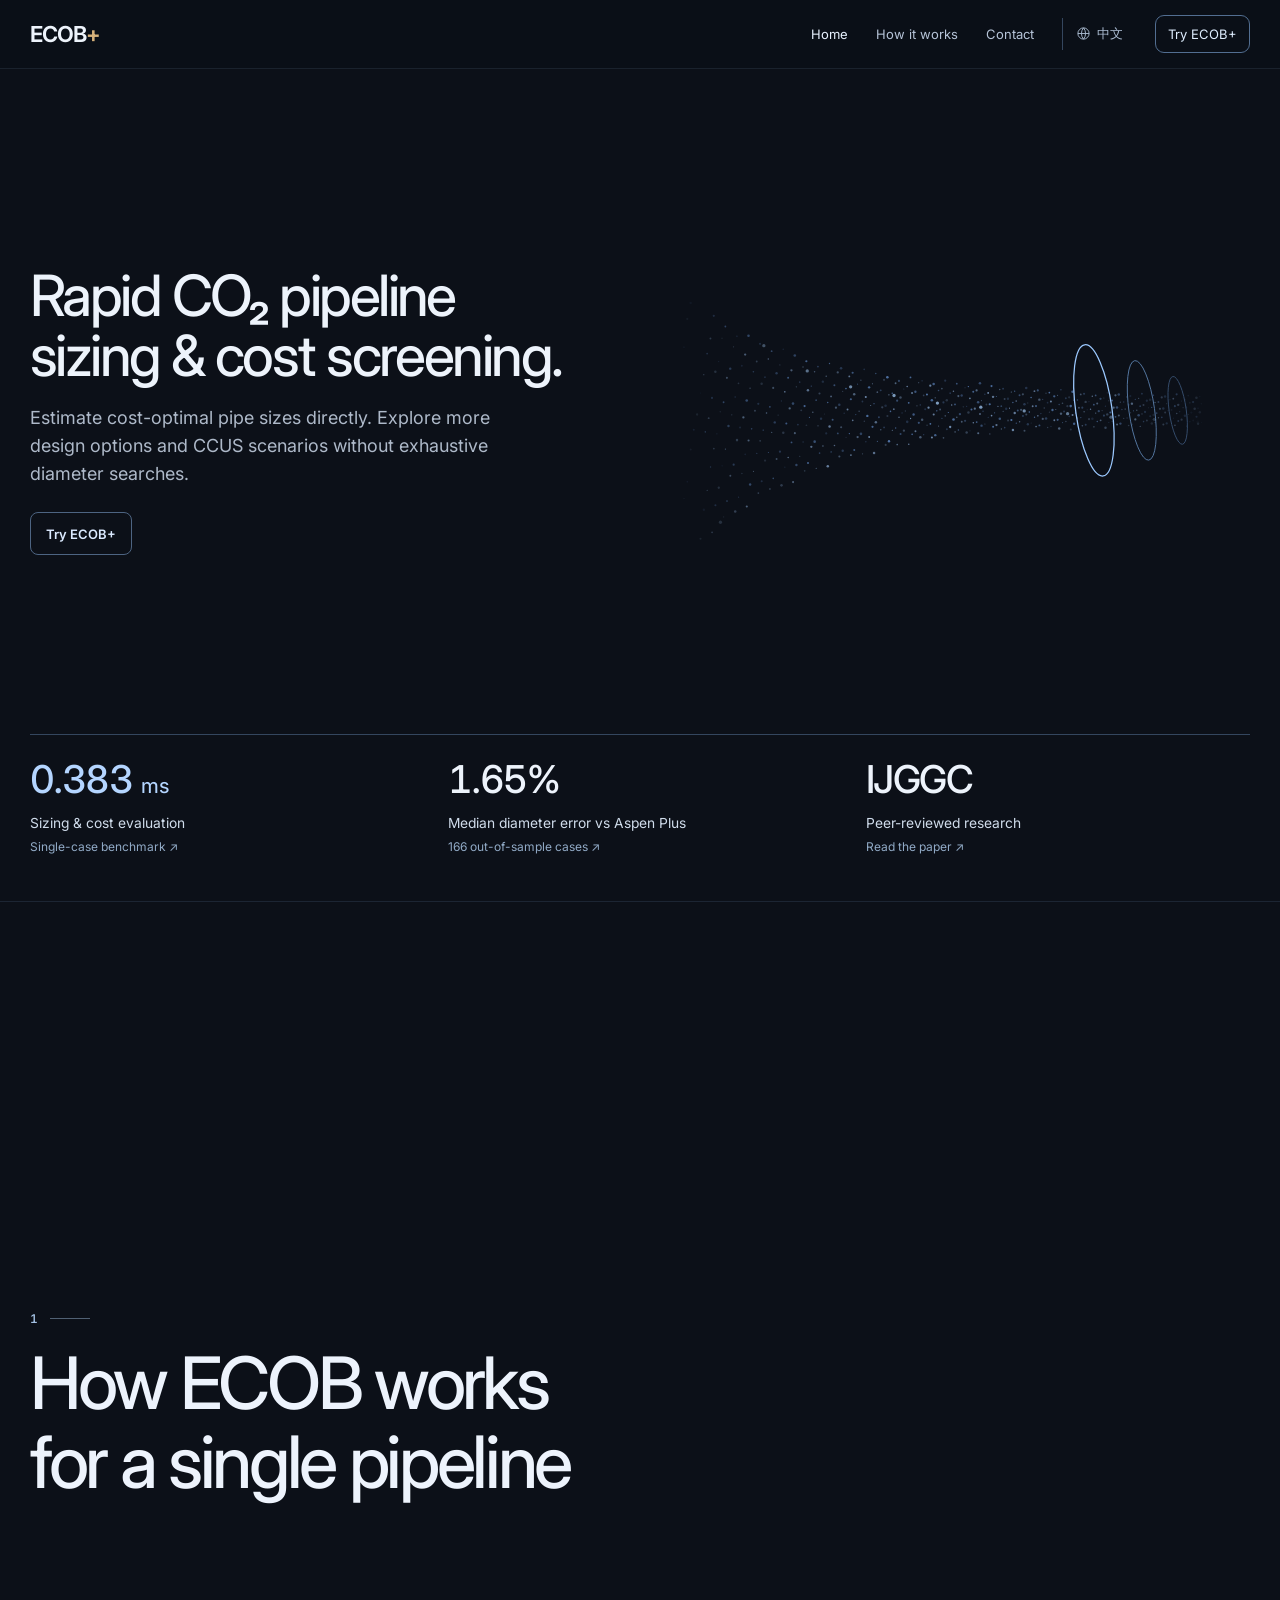
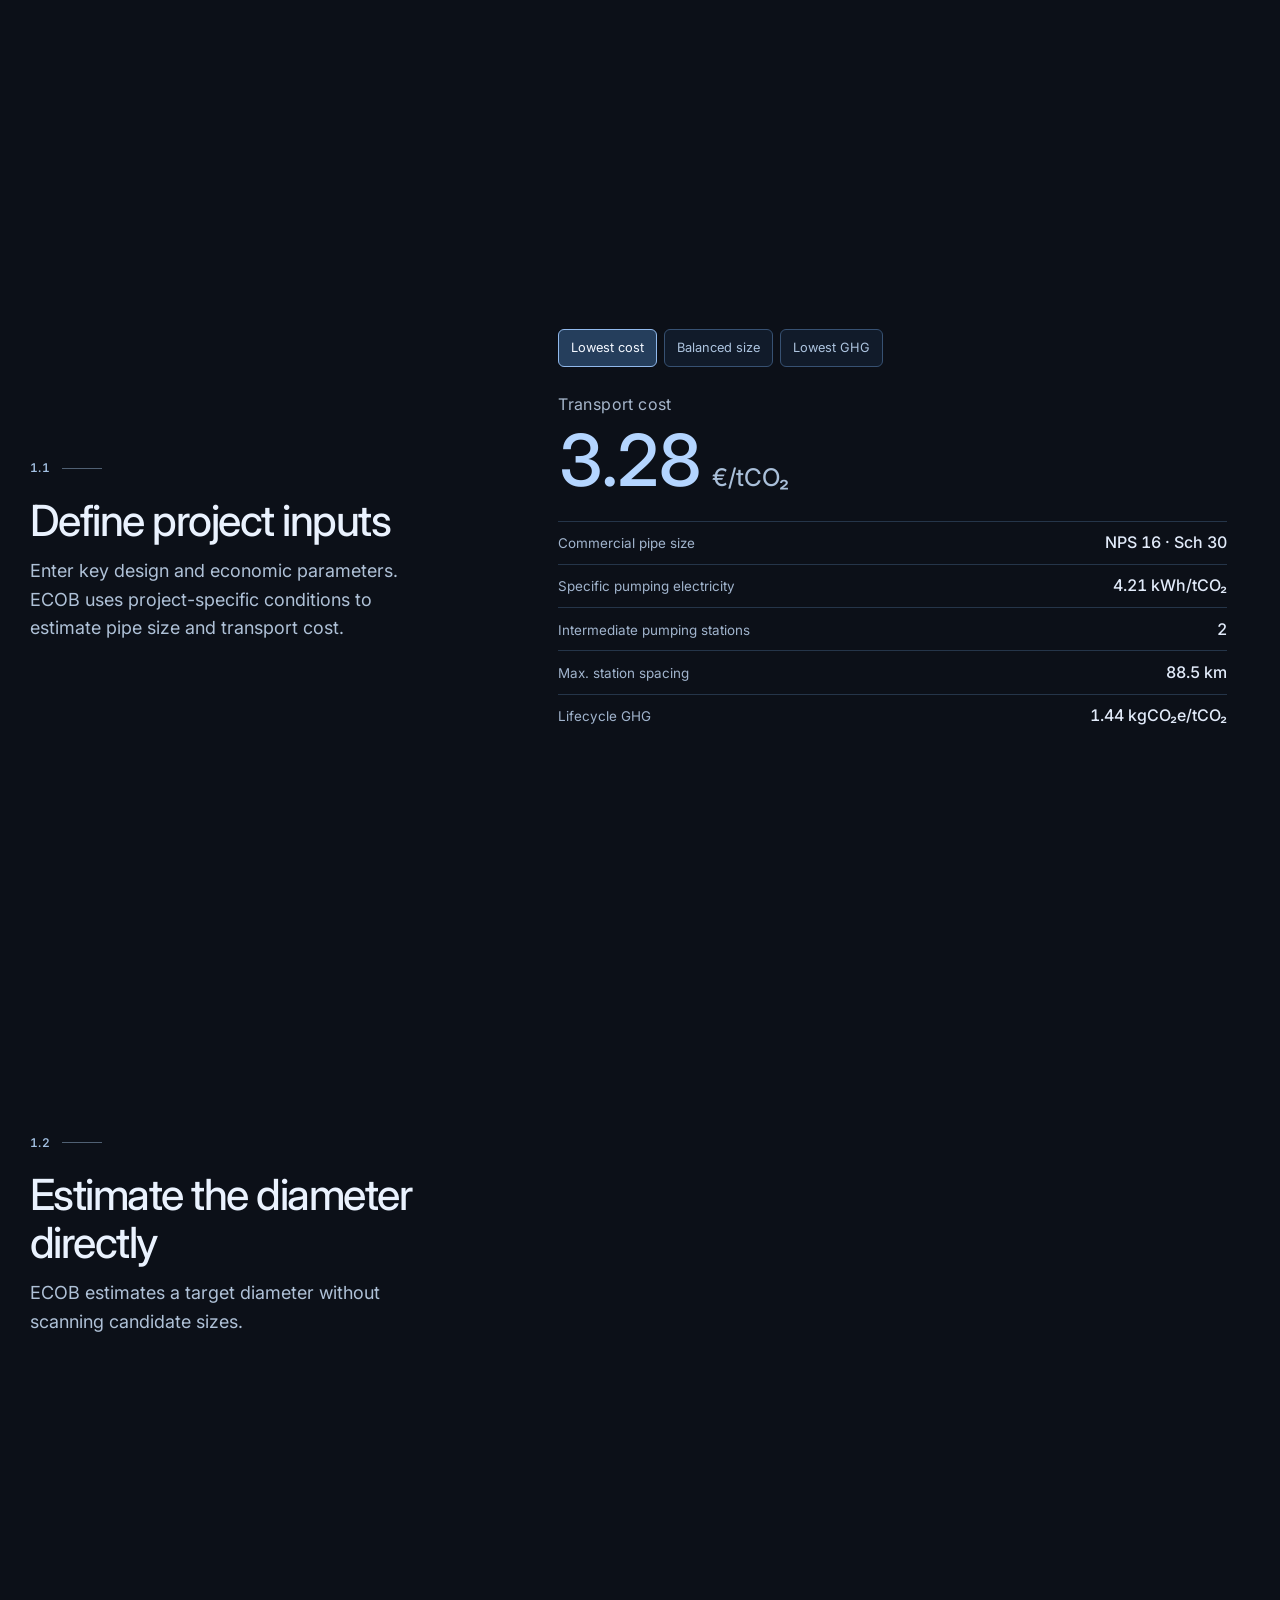
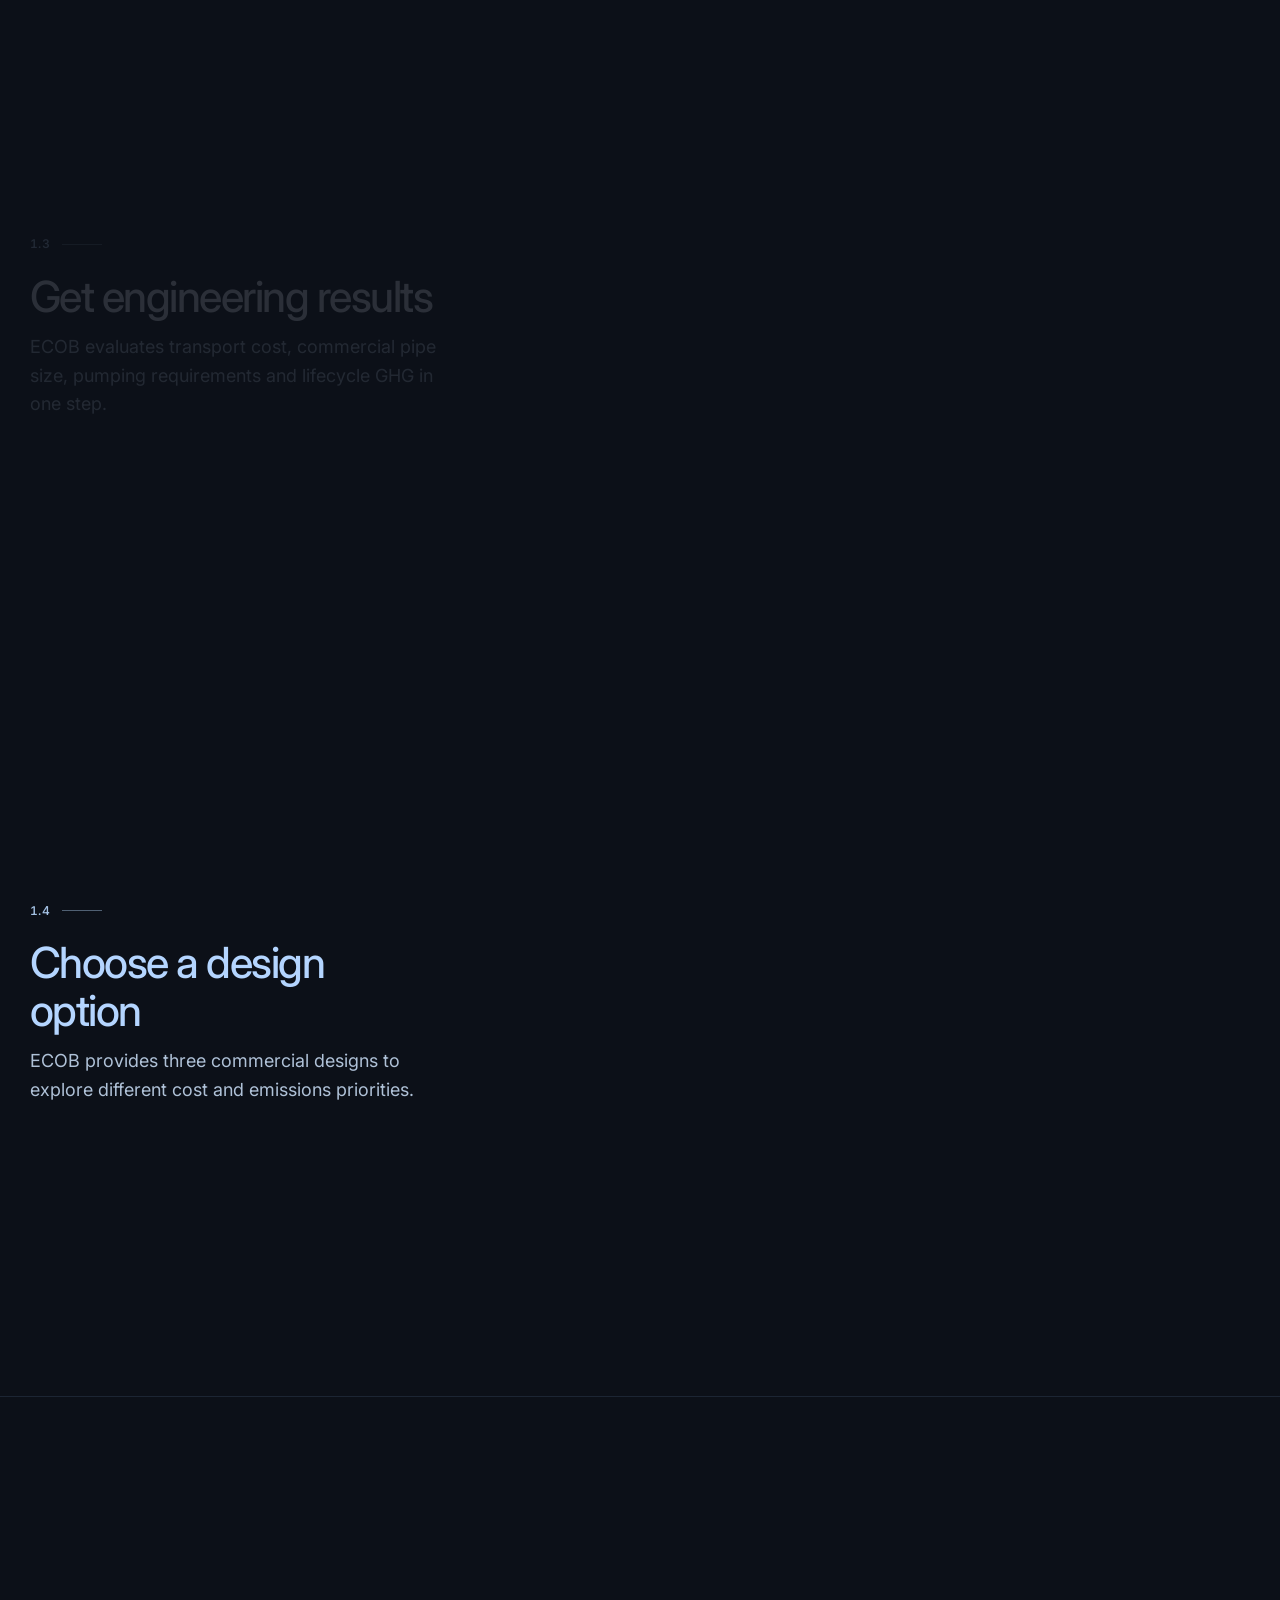
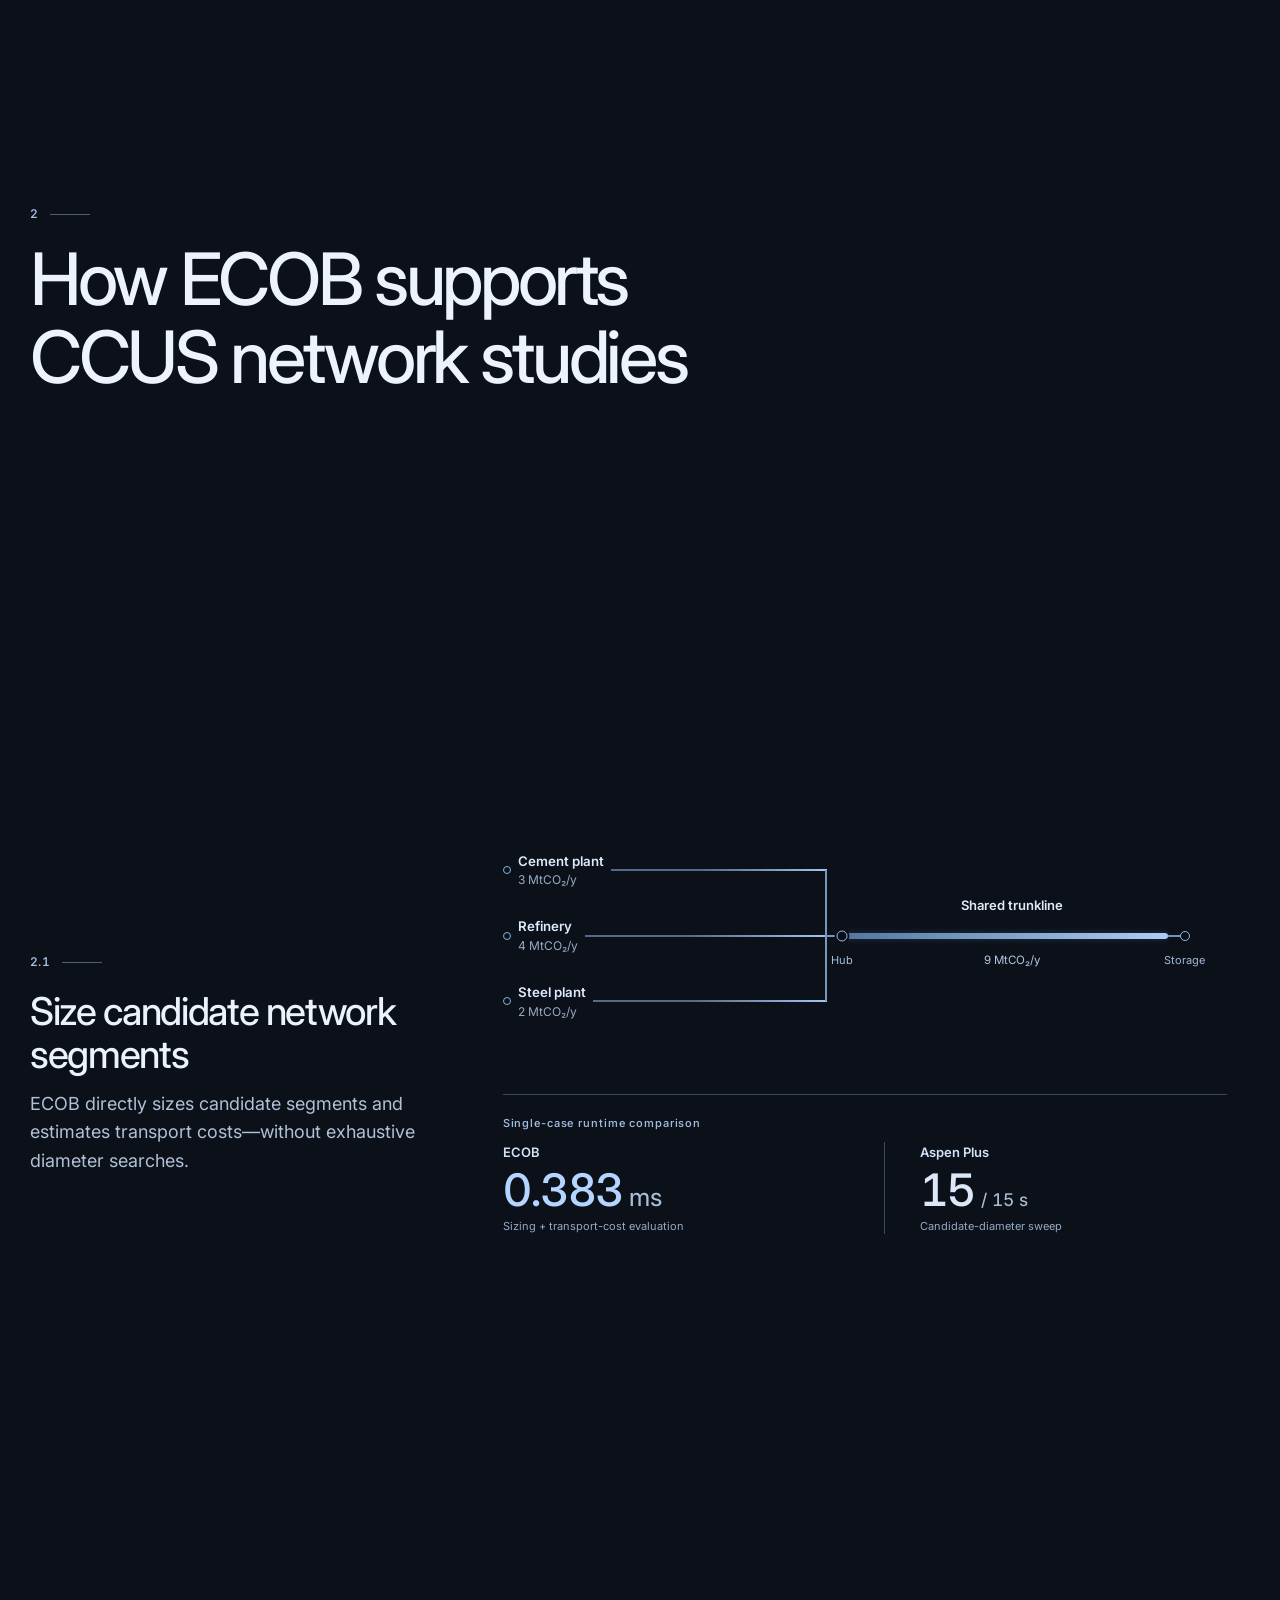
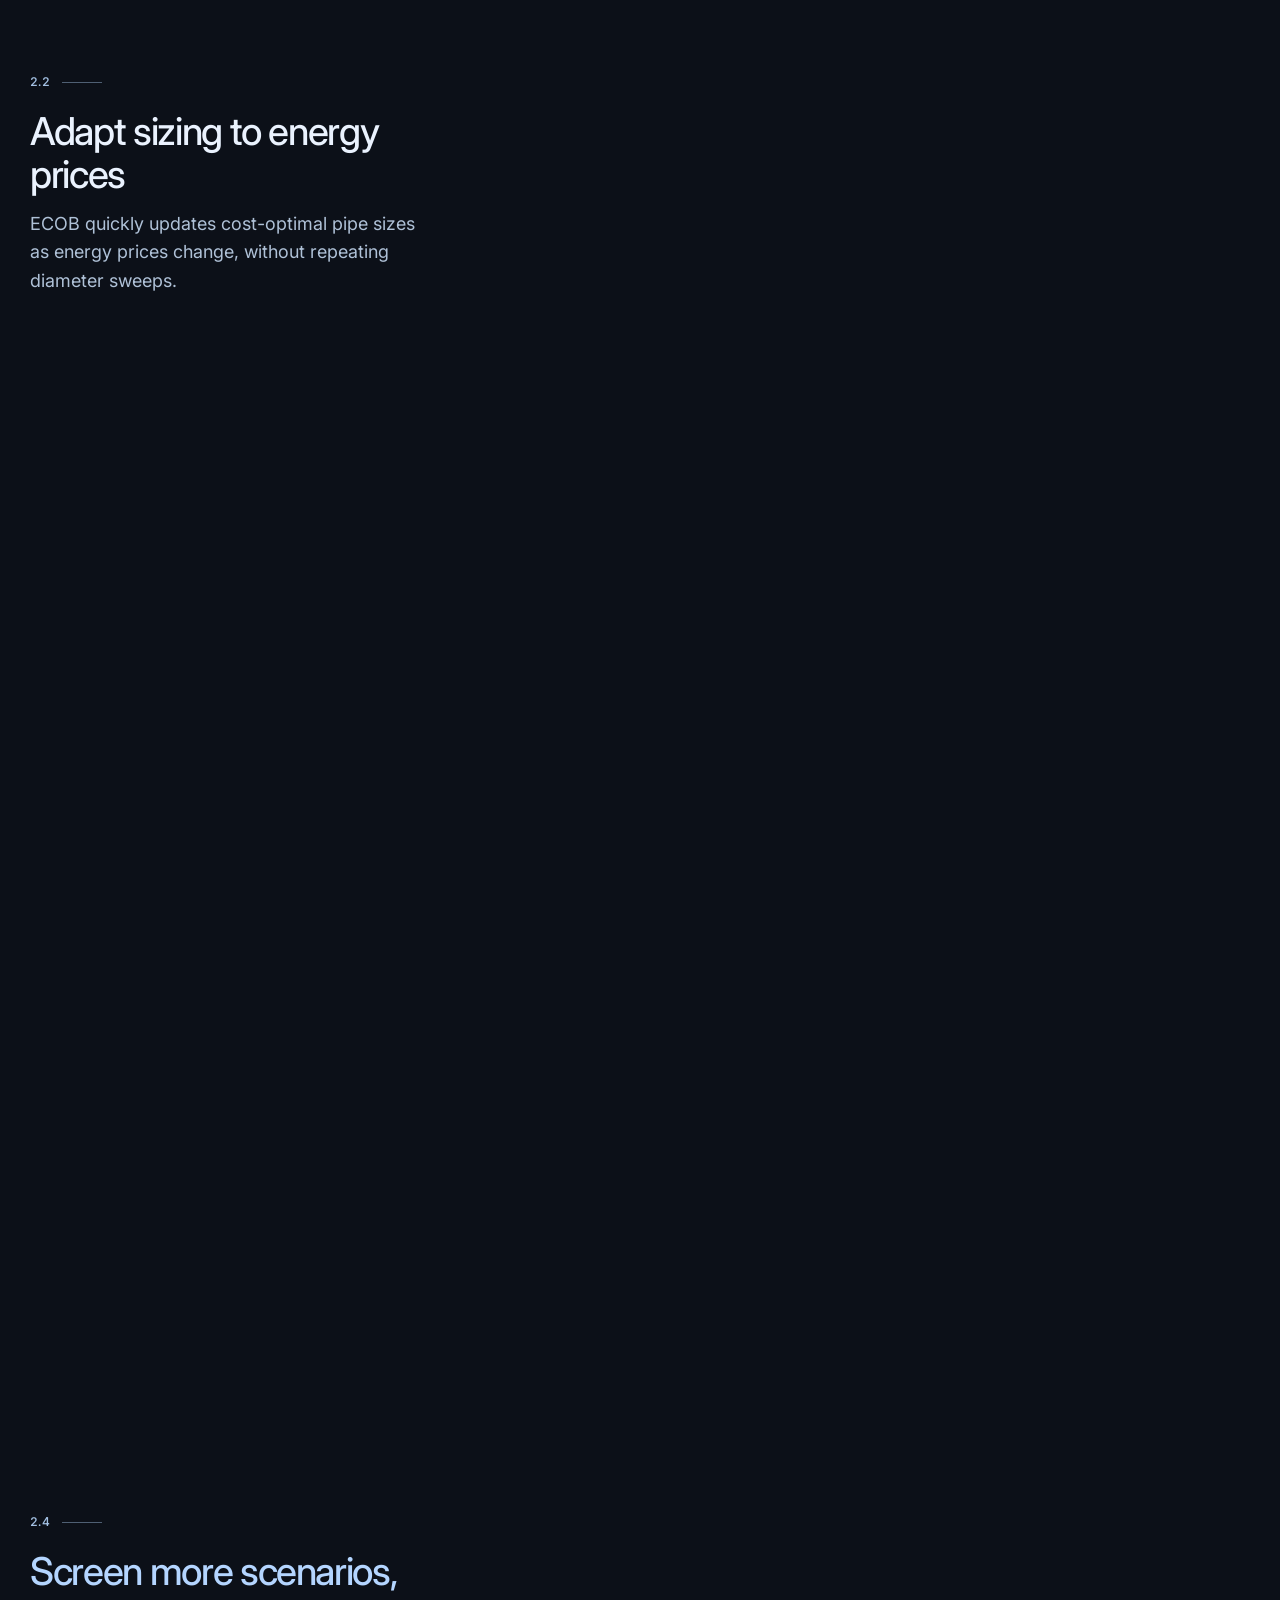
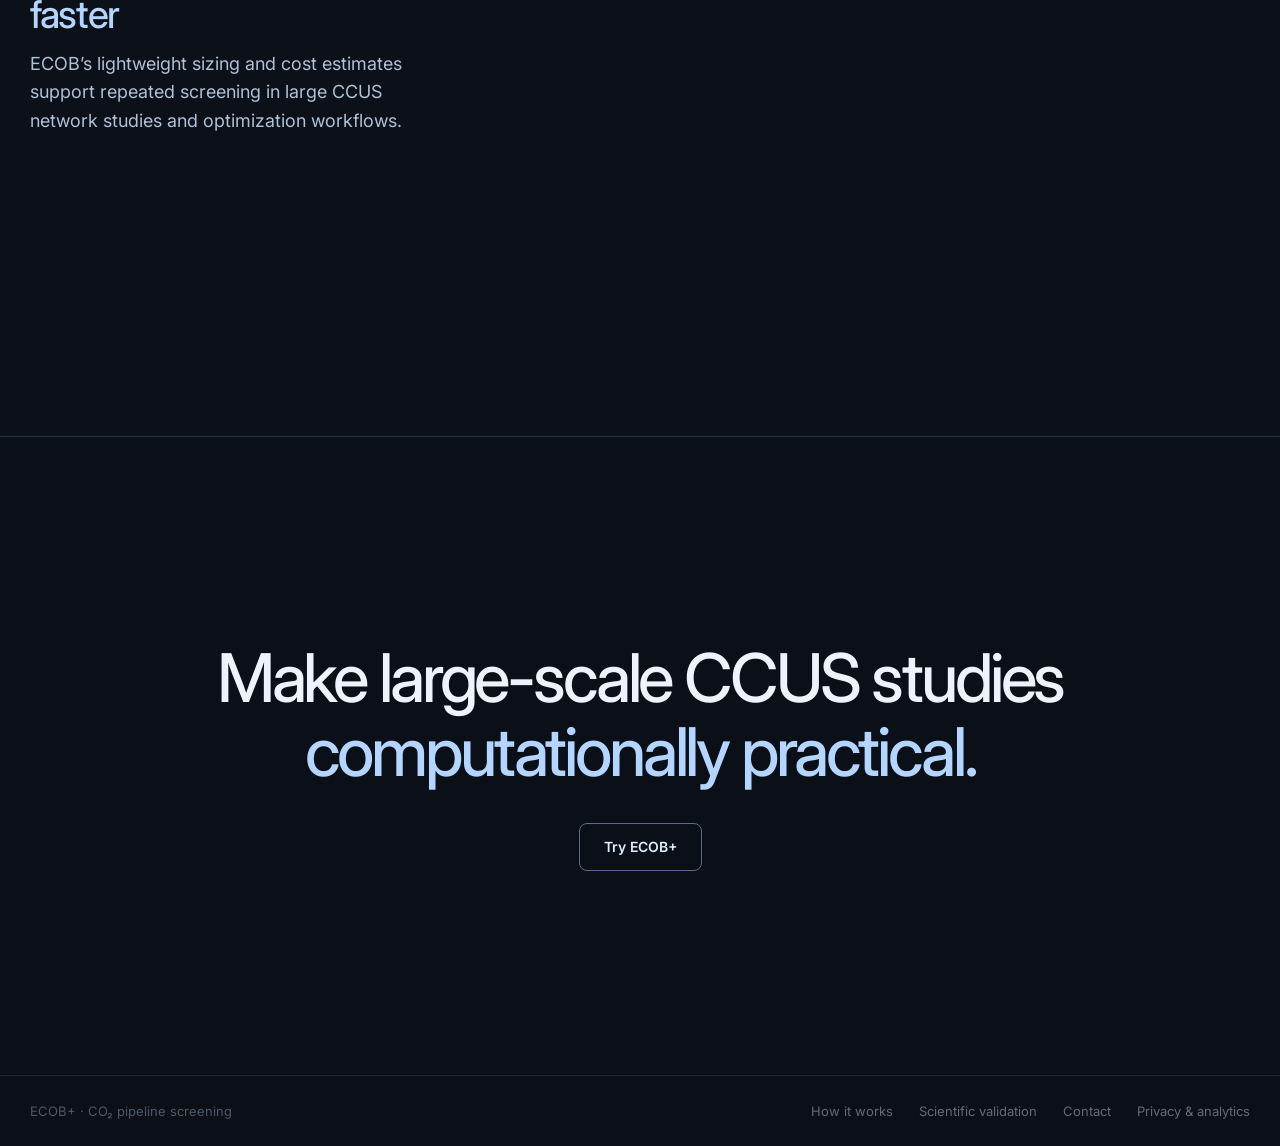
==== commit 5063b702: "Add files via upload" ====
--- a/index.html
+++ b/index.html
@@ -1467,8 +1467,18 @@
 @media(prefers-reduced-motion:reduce){.ecob-closing-copy,.hero-evidence{opacity:1!important;transform:none!important}.evidence-item{animation:none!important}}
 </style>
 <link rel="stylesheet" href="i18n/i18n.css?v=20261127-qa2">
+<style id="ecob-zh-closing-linebreak">
+/* Keep each Chinese slogan clause on its own line. English is unchanged. */
+html[lang="zh-CN"] .ecob-closing h2 {
+  max-width: none;
+  font-size: clamp(20px, 5.2vw, 64px);
+  white-space: nowrap;
+  text-wrap: nowrap;
+}
+html[lang="zh-CN"] .ecob-closing h2 span { display: block; }
+</style>
 <script defer src="i18n/common.js?v=20261127-qa2"></script>
-<script defer src="i18n/home.js?v=20261127-qa2"></script>
+<script defer src="i18n/home.js?v=20261127-closing-a"></script>
 <script defer src="i18n/i18n.js?v=20261127-qa2"></script>
 </head>
 <body id="top"><a class="skip-link" href="#main">Skip to main content</a>
